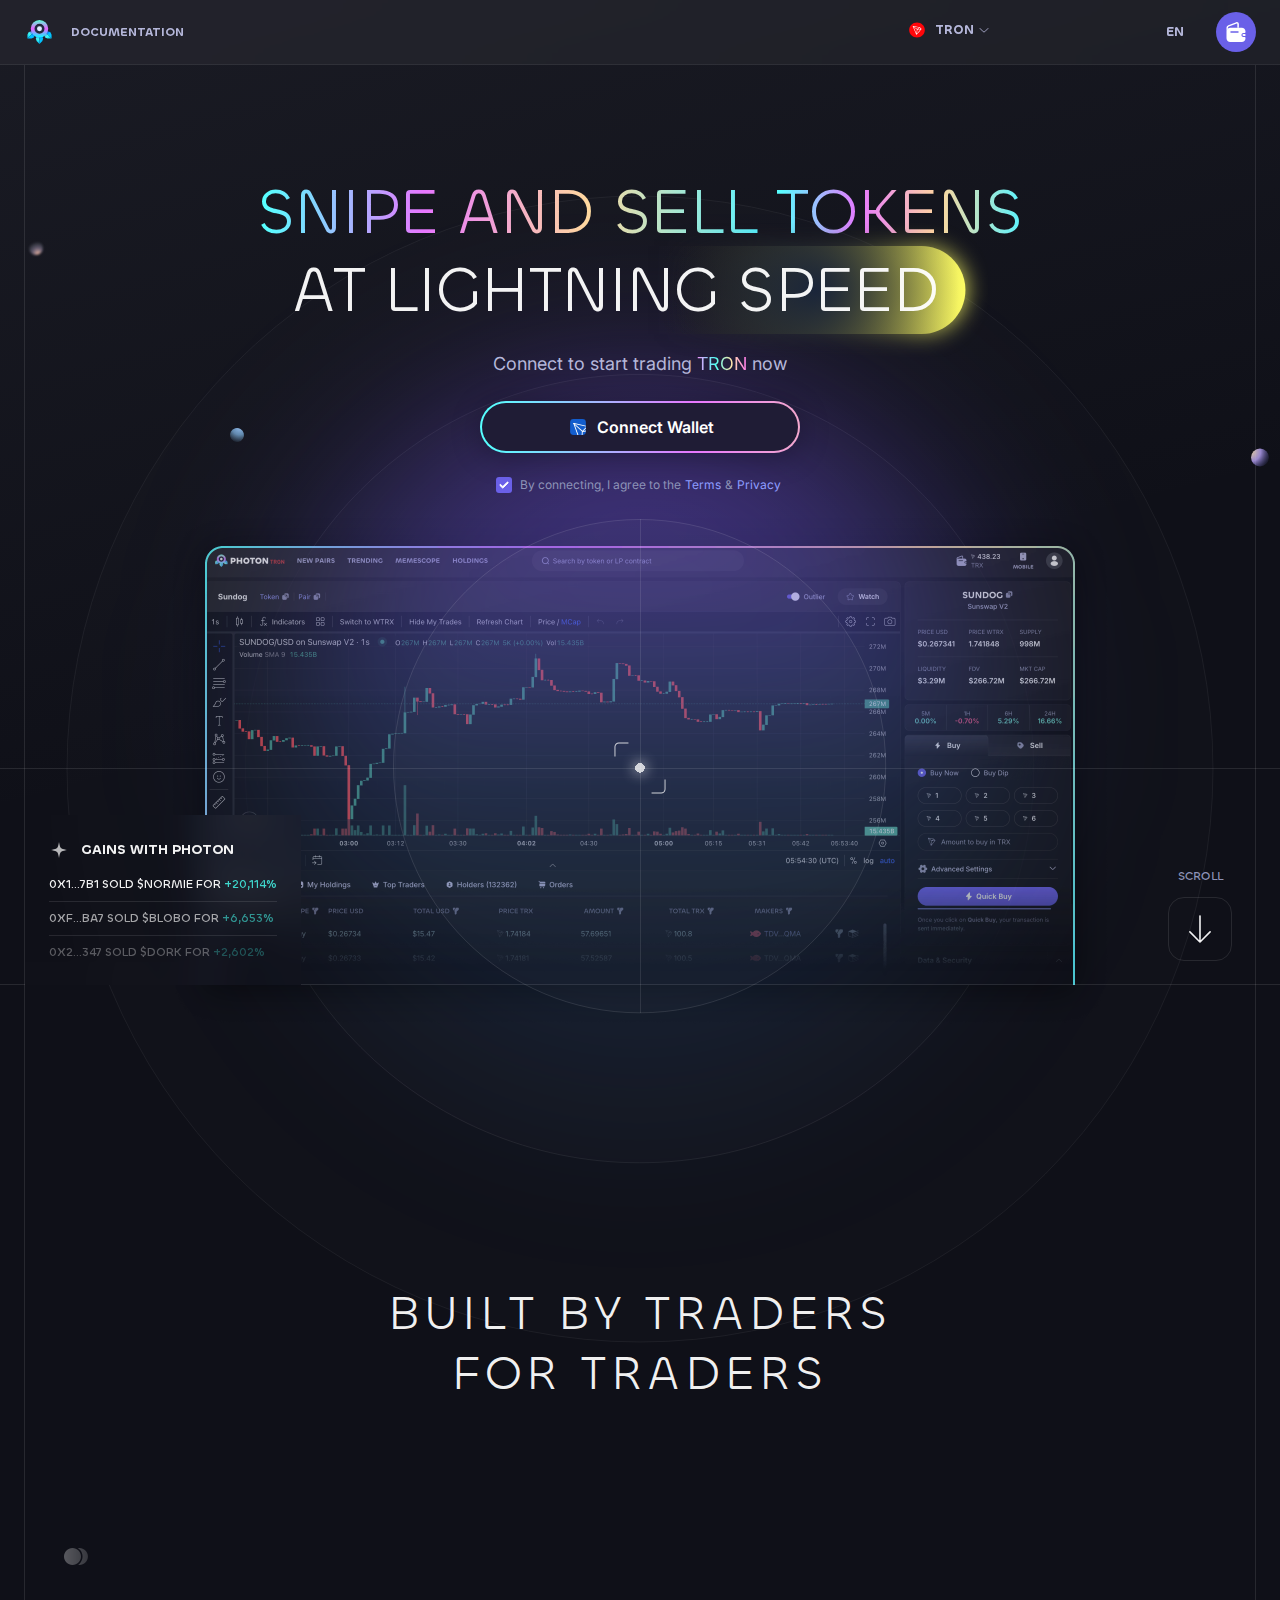
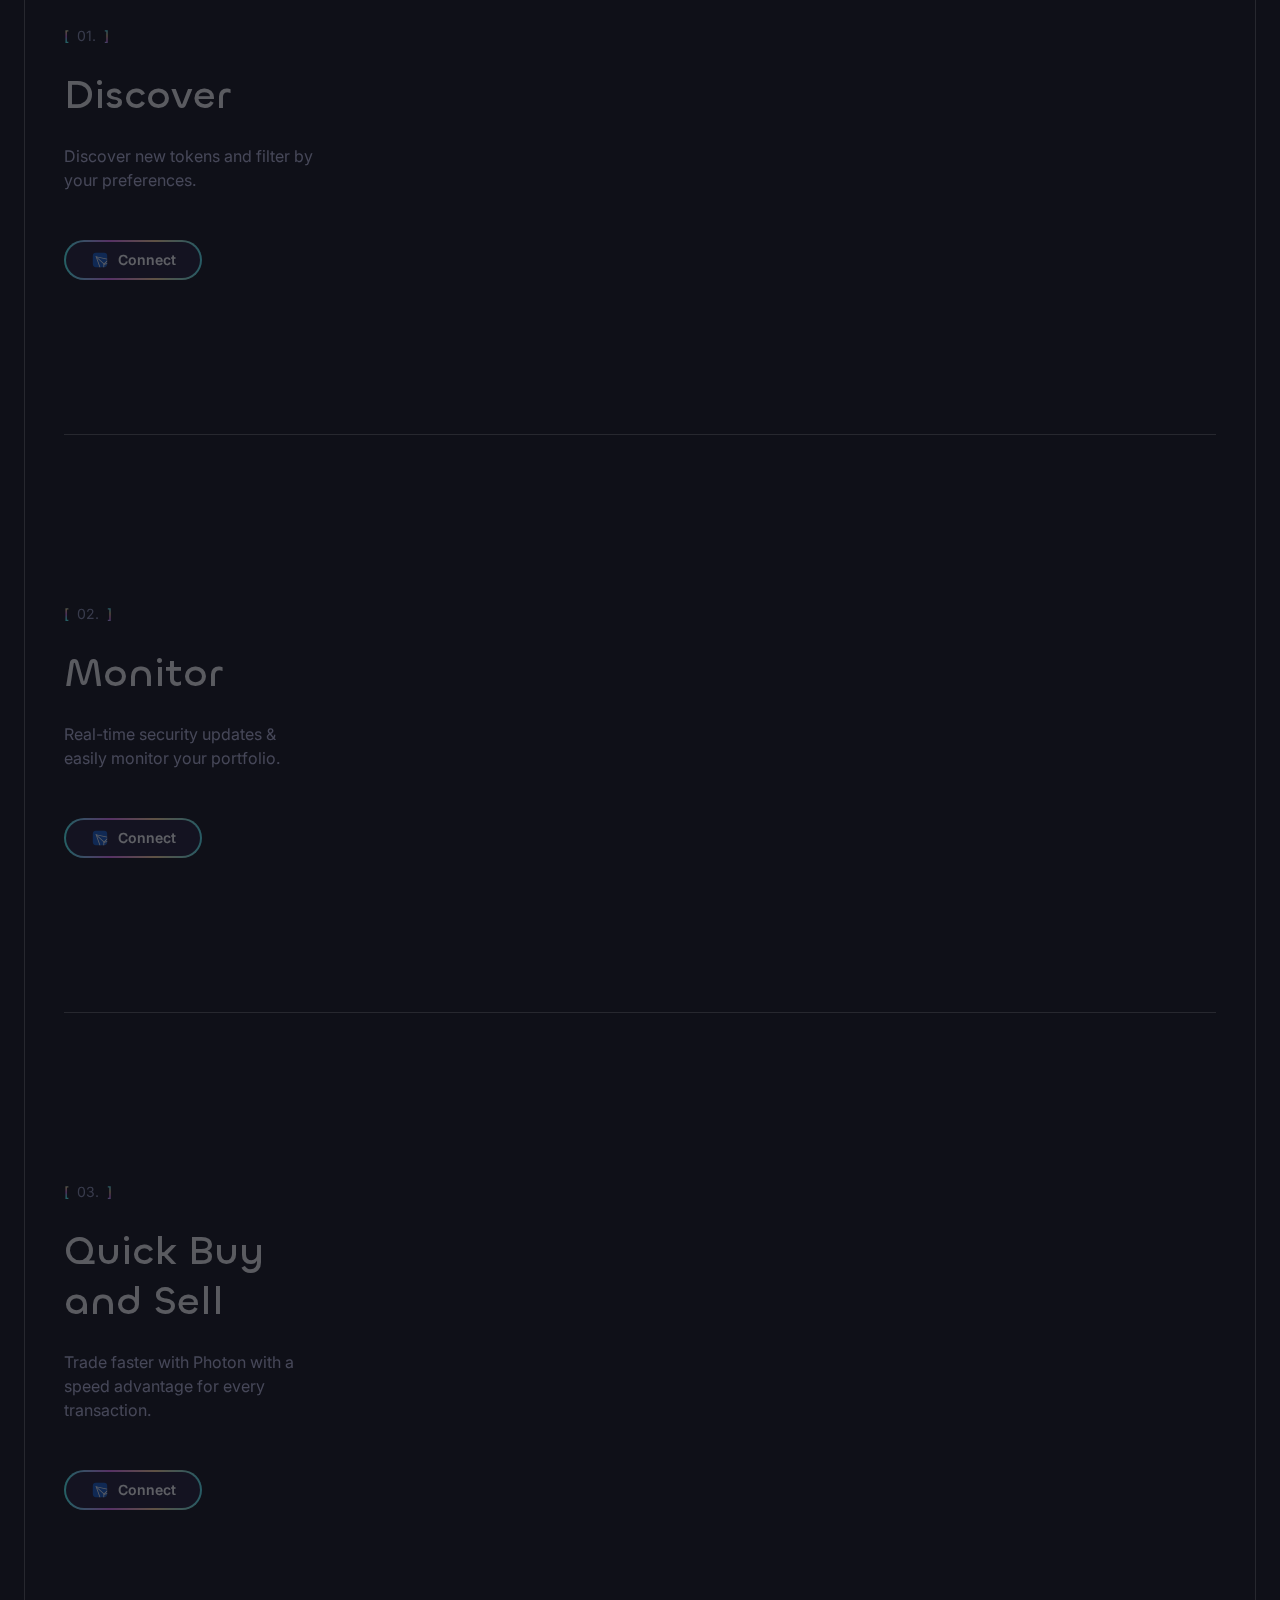
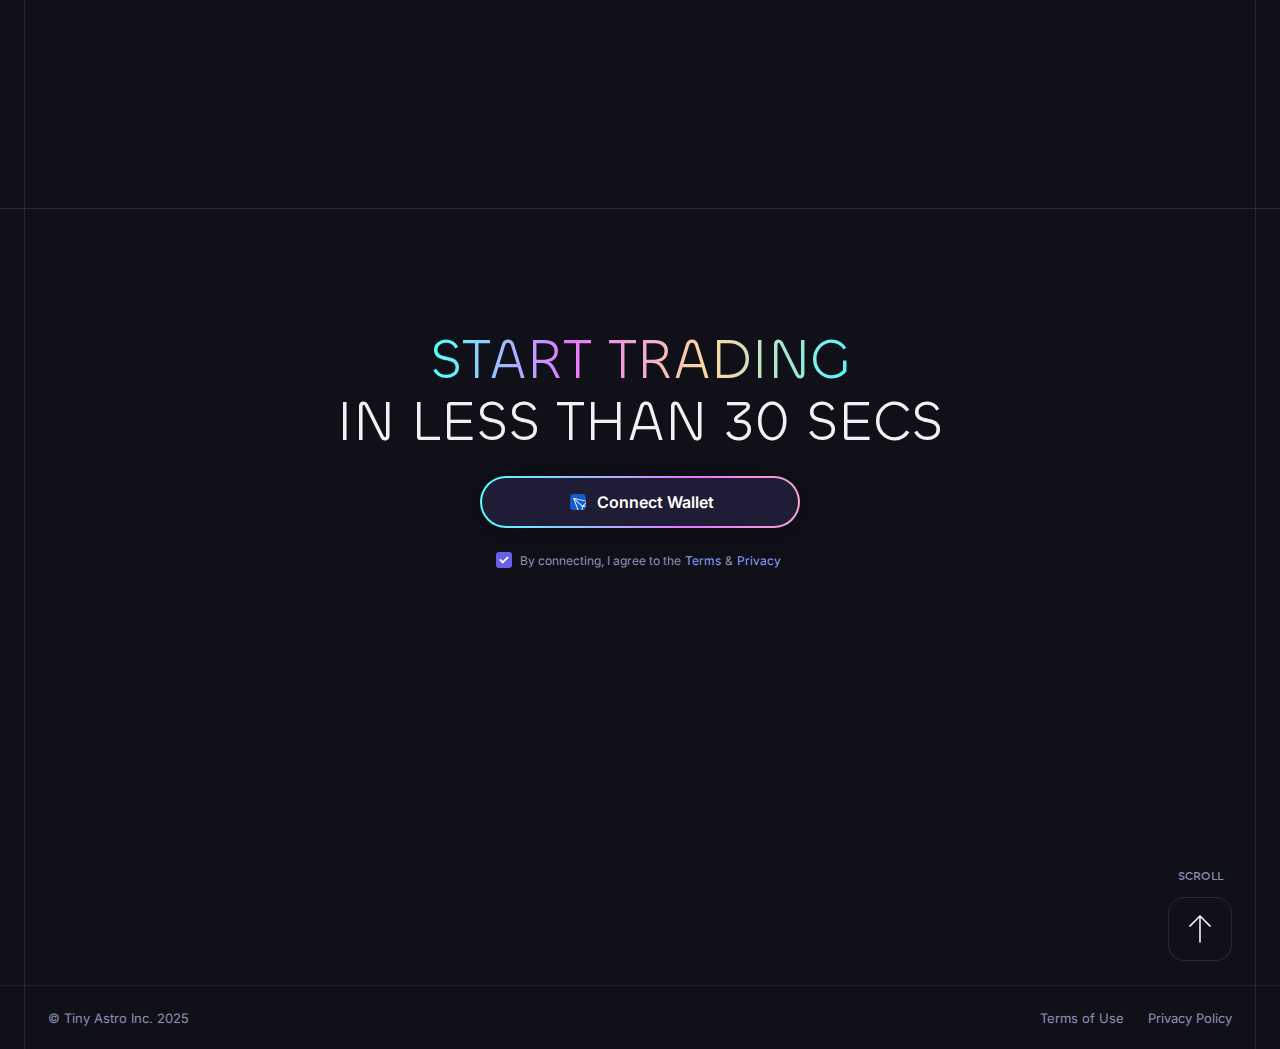
==== index.html @ 3558b6f2 "Add files via upload" ====
<!DOCTYPE html>
<html class='page-home page-home-index ' lang='en' xmlns='http://www.w3.org/1999/xhtml' xmlns:fb='https://www.facebook.com/2008/fbml' xmlns:og='http://ogp.me/ns#'>
<head>
<title>Photon - Your Trusted Platform for Token Discovery & Trading</title>
<meta content='width=device-width,initial-scale=1' name='viewport'>
<meta name="csrf-param" content="authenticity_token" />
<meta name="csrf-token" content="KBTdbTx8BKlOfa83wPnhSpNE145lPde_5fq8RoDex5ZbGuQLad7PAOlTEk2Mt8_vhGoQSSE9P9GEZ0hrCppbxw" />

<link href='/assets/favicon/favicon-32x32-abe0c430147738271b9cb311ca512c64513ed05f9259a1af968444f3f9d0894f.png' rel='icon' sizes='32x32' type='image/png'>
<link href='/assets/favicon/favicon-16x16-66e09e89e2978989ff955c1b58dce4452b02ee179e6a82773136e5d82fc47e6a.png' rel='icon' sizes='16x16' type='image/png'>
<link href='/assets/favicon/favicon-150x150-e44540ebcc4e3640afc830c1beed059f5f6f7173121b8135613cdd86a7c6e437.png' rel='icon' sizes='150x150' type='image/png'>
<link href='/assets/favicon/favicon-192x192-b31530524bba5a00face92a6ddd4b16438bc62573378fbb905dd3fd4be2b924f.png' rel='icon' sizes='192x192' type='image/png'>
<link href='/assets/favicon/favicon-512x512-f6a7055fd01f225f7bd4fe49fa3547a267654c11db0047b8bdecfa0e58ec1ce3.png' rel='icon' sizes='512x512' type='image/png'>
<link href='/assets/favicon/apple-touch-icon-71299c01c14ebb77f6b7d2cfb54e6fa9855a3b0692c539248b546bb4016c77b0.png' rel='apple-touch-icon-precomposed' sizes='180x180'>
<link color='blue' href='/assets/favicon/safari-pinned-tab-f7fb97bd322529eb7cab3580044ef626cd2a49d71ac93bb26f1cacf19b4d9a87.svg' rel='mask-icon'>
<link href='https://photon-tron.tinyastro.io' rel='dns-prefetch'>
<link rel="preconnect" href="https://fonts.gstatic.com" crossorigin="true"><link rel="preload" href="https://fonts.googleapis.com/css2?family=Inter:wght@400;500;600;700&amp;display=swap" as="style" crossorigin="true"><link rel="stylesheet" href="https://fonts.googleapis.com/css2?family=Inter:wght@400;500;600;700&amp;display=swap" crossorigin="true">
<link rel="stylesheet" media="all" href="/assets/application-7bc624a308f928b623c62f77f06d2553c24cd4a2e3c7055affe5f259f9a0d54c.css" />
</head>
<body>
<div class='c-modal js-modal js-modal--signup is-hidden'>
<div class='c-modal__overlay js-modal__overlay'></div>
<div class='c-modal__content c-signup__modal'>
<div class='c-modal__header u-px-0'>
<div class='c-modal__close js-modal__close'>
<div class='c-icon c-icon--x c-modal__close__icon c-icon--base'></div>
</div>
</div>
<div class='c-modal__body c-signup__body u-p-0'>
<div class='c-signup'>
<img class='c-signup__img' src='/assets/rocket-79d494aefe853f6040b472e4ae26dbb8125fa596147c2143d47e64c2dfdfd7f3.svg'>
<h2 class='c-signup__title'>Get Early Access</h2>
<div class='u-mb-3xs'>
<div class='c-icon c-icon--flash u-color-yellow c-signup__icon'></div>
Fastest audit results + lightning-speed txns
</div>
<div class='u-mb-m'>
<div class='c-icon c-icon--diamond-color u-color-yellow c-signup__icon'></div>
Trade on Photon and accumulate Photon points
</div>
<div class='js-login-wrapper'>
<button class='c-btn c-signup__btn js-login__btn'>
<div class='c-signup__btn__inner'>
<img alt='' class='c-signup__btn__icon u-mr-xxs' src='/assets/tronlink-15c3cfbea3a771a672b42b2fd2cb1adebe511f7b10fe134c66e2d8910b73128d.svg'>
Connect Metamask
</div>
</button>
<div class='p-landing__checkbox u-mt-s u-d-flex-u-align-items-center u-justify-content-center'>
<label class='c-checkbox u-mr-xxs' id=''>
<input autocomplete='off' checked class='c-checkbox__input js-connect-terms' name='terms' type='checkbox' value=''>
<div class='c-checkbox__inner'>
<div class='c-icon c-icon--check c-checkbox__icon'></div>
<div class='c-icon c-icon--minus c-checkbox__icon c-checkbox__icon--some'></div>
</div>
</label>

By connecting, I agree to the Terms & Privacy
</div>
<div class='js-login__error'></div>
</div>
</div>

<div class='c-signup__gains'>
<h3 class='c-signup__gains__title'>
<div class='c-icon c-icon--diamond c-icon--base u-mr-xs'></div>
GAINS WITH PHOTON
</h3>
<div class='c-signup__gains__list'>
<div class='c-signup__gains__item'>
0x1...7b1
sold
$NORMIE
for
<span class='u-color-green u-font-semibold'>+20,114%</span>
</div>
<div class='c-signup__gains__item'>
0xf...ba7
sold
$BLOBO
for
<span class='u-color-green u-font-semibold'>+6,653%</span>
</div>
<div class='c-signup__gains__item'>
0x2...347
sold
$DORK
for
<span class='u-color-green u-font-semibold'>+2,602%</span>
</div>

</div>
</div>
</div>
</div>
</div>

<div class='c-top-banner js-top-banner is-hidden' data-ismm='false' data-msg='' data-variables=''></div>
<div class='c-header'>
<div class='c-header__bg'>
<div class='c-header__inner js-login-wrapper'>
<div class='l-row u-justify-content-between u-align-items-center no-gutters u-w-100'>
<div class='l-col'>
<div class='c-navbar-left-nav'>
<a alt='' class='c-logo c-logo--mobile c-logo--lg' href='/'>
<img class='c-logo__img__collapsed' src='/assets/logo-tron-b4a4c81ccd37e9bbba12070711a9dcb8eb6cdf026129fdafd2554d731eb4712e.svg'>
</a>
<a alt='' class='c-logo c-logo--mobile c-logo--sm' href='/'>
<img class='c-logo__img__collapsed' src='/assets/logo-m-tron-2ea8bb5f9fb16a1eb7c67e8c2d7688ad6b04e11465b21ba388e4b3c5bcd83847.svg'>
</a>
<div class='u-d-none-lg'>
<div class='c-dropdown js-dropdown c-curselect'>
<div class='c-btn c-btn--transparent c-curselect__toggle js-dropdown__toggle c-curselect__toggle--main'>
<div class='c-icon c-curselect__toggle__icon c-icon--chain-tron'></div>
TRON
<div class='c-icon c-icon--chevron-down c-curselect__toggle__arr'></div>
</div>
<div class='c-dropdown__popup js-dropdown__popup'>
<div class='c-dropdown__popup__inner c-curselect__popup u-py-xs-lg'>
<div class='c-indx-filters__dd__header u-bg-none'>
<img class='c-curselect__logo' src='/assets/logo-tron-b4a4c81ccd37e9bbba12070711a9dcb8eb6cdf026129fdafd2554d731eb4712e.svg'>
<div class='c-icon c-icon--x c-curselect__dd__close js-dropdown__toggle'></div>
</div>
<div class='c-indx-filters__dd__content'>
<a href="https://photon-eth-tinyastro.vercel.app" class='c-dropdown__link c-curselect__dd__item js-curselect__item' data-id='eth'>
    <img src="https://cdn.prod.website-files.com/677553107f670aaee6a5e2ca/678142f24b7456bdee0624a3_ethereum-eth-logo.svg" alt="Sol Icon" class="c-icon c-curselect__dd__icon" data-icon="chain-eth"></a>
eth
</a>
<a href="https://photon-blast-tinyastro.vercel.app" class='c-dropdown__link c-curselect__dd__item js-curselect__item' data-id='blast'>
<div class='c-icon c-curselect__dd__icon' data-icon='chain-blast'></div>
blast
</a>
<a href="https://photon-blast-tinyastro.vercel.app" class='c-dropdown__link c-curselect__dd__item js-curselect__item' data-id='sol'>
    <img src="https://cdn.prod.website-files.com/677553107f670aaee6a5e2ca/678142f2e708840042eb114f_Frame.svg" alt="Sol Icon" class="c-icon c-curselect__dd__icon" data-icon="chain-blast">
sol
</a>
<a href="https://photon-base-tinyastro.vercel.app" class='c-dropdown__link c-curselect__dd__item js-curselect__item' data-id='base'>
    <img src="https://cdn.prod.website-files.com/677553107f670aaee6a5e2ca/678145651b2004191efbda99_Frame.svg" alt="Sol Icon" class="c-icon c-curselect__dd__icon" data-icon="chain-base">
base
</a>
<a href="https://photon-tron-tinyastro.vercel.app" class='c-dropdown__link c-curselect__dd__item js-curselect__item' data-id='tron'>
    <img src="https://cdn.prod.website-files.com/677553107f670aaee6a5e2ca/6781451f22fe8bac7fa3be38_Group%201.svg" alt="Sol Icon" class="c-icon c-curselect__dd__icon" data-icon="chain-tron"></a>
tron
</a>
</div>
</div>
</div>
</div>

</div>
<div class='c-navbar-mbar'>
</div>
<a class='c-ta-dropdown-toggle u-d-block-lg u-d-none' href='https://pies-organization.gitbook.io/photon-trading' target='_blank'>Documentation</a>
</div>
</div>
<div class='l-col-auto c-header__search hide-m'>
<div class='u-px-s'>
</div>
</div>
<div class='l-col l-col-auto-lg l-col-xl'>
<div class='u-d-flex u-align-items-center u-justify-content-end'>
<div class='u-d-flex u-align-items-center'>
<div class='u-mr-l u-d-none u-d-block-lg'>
<div class='c-dropdown js-dropdown c-curselect'>
<div class='c-btn c-btn--transparent c-curselect__toggle js-dropdown__toggle c-curselect__toggle--main'>
<div class='c-icon c-curselect__toggle__icon c-icon--chain-tron'></div>
TRON
<div class='c-icon c-icon--chevron-down c-curselect__toggle__arr'></div>
</div>
<div class='c-dropdown__popup js-dropdown__popup'>
<div class='c-dropdown__popup__inner c-curselect__popup u-py-xs-lg'>
<div class='c-indx-filters__dd__header u-bg-none'>
<img class='c-curselect__logo' src='/assets/logo-tron-b4a4c81ccd37e9bbba12070711a9dcb8eb6cdf026129fdafd2554d731eb4712e.svg'>
<div class='c-icon c-icon--x c-curselect__dd__close js-dropdown__toggle'></div>
</div>
<a href="https://photon-eth-tinyastro.vercel.app" class='c-dropdown__link c-curselect__dd__item js-curselect__item' data-id='eth'>
    <img src="https://cdn.prod.website-files.com/677553107f670aaee6a5e2ca/678142f24b7456bdee0624a3_ethereum-eth-logo.svg" alt="Sol Icon" class="c-icon c-curselect__dd__icon" data-icon="chain-eth"></a>
eth
</a>
<a href="https://photon-blast-tinyastro.vercel.app" class='c-dropdown__link c-curselect__dd__item js-curselect__item' data-id='blast'>
    <div class='c-icon c-curselect__dd__icon' data-icon='chain-blast'></div>
    blast
    </a>
<a href="https://photon-blast-tinyastro.vercel.app" class='c-dropdown__link c-curselect__dd__item js-curselect__item' data-id='sol'>
    <img src="https://cdn.prod.website-files.com/677553107f670aaee6a5e2ca/678142f2e708840042eb114f_Frame.svg" alt="Sol Icon" class="c-icon c-curselect__dd__icon" data-icon="chain-blast">
sol
</a>
<a href="https://photon-base-tinyastro.vercel.app" class='c-dropdown__link c-curselect__dd__item js-curselect__item' data-id='base'>
    <img src="https://cdn.prod.website-files.com/677553107f670aaee6a5e2ca/678145651b2004191efbda99_Frame.svg" alt="Sol Icon" class="c-icon c-curselect__dd__icon" data-icon="chain-base">
base
</a>
<a href="https://photon-tron-tinyastro.vercel.app" class='c-dropdown__link c-curselect__dd__item js-curselect__item' data-id='tron'>
    <img src="https://cdn.prod.website-files.com/677553107f670aaee6a5e2ca/6781451f22fe8bac7fa3be38_Group%201.svg" alt="Sol Icon" class="c-icon c-curselect__dd__icon" data-icon="chain-tron"></a>
tron
</a>
</div>
</div>
</div>
</div>

</div>
<div class='u-mr-l u-d-none u-d-flex-lg'>
<a target="_blank" href="https://twitter.com/tradewithPhoton"><div class='c-header__item__icon c-header__item__icon--link c-header__item__icon--landing c-icon c-icon--twitter u-mr-0'></div>
</a></div>
<div class='u-mr-l u-d-none u-d-flex-lg'>
<a target="_blank" href="https://t.me/photonlounge"><div class='c-header__item__icon c-header__item__icon--link c-header__item__icon--landing c-icon c-icon--telegram u-mr-0'></div>
</a></div>
<div class='c-dropdown c-navbar-left__dropdown js-dropdown js-dropdown--onhover u-z-index-1 u-mr-l u-d-none u-d-flex-lg'>
<div class='u-d-flex u-align-items-center u-color-dark js-dropdown__toggle'>
<div class='c-icon c-icon--global c-icon--xs u-mr-xxs'></div>
<span class='c-header__lang'>en</span>
</div>
<div class='c-dropdown__popup c-dropdown__popup--right js-dropdown__popup c-header__avatar__popup'>
<div class='c-dropdown__popup__inner c-ta-dropdown-menu c-ta-dropdown-menu--short'>
<a class='c-dropdown__link c-ta-dropdown-item' href='/switch_locale?locale=en'>
<div class='c-ta-dropdown-item__description'>
<div class='c-ta-dropdown-item__title'>
EN
</div>
</div>
</a>
<a class='c-dropdown__link c-ta-dropdown-item' href='/switch_locale?locale=zh'>
<div class='c-ta-dropdown-item__description'>
<div class='c-ta-dropdown-item__title'>
中文
</div>
</div>
</a>
</div>
</div>
</div>
<div class='c-dropdown c-navbar-left__dropdown c-header__avatar js-dropdown js-dropdown--onhover u-z-index-1'>
<div class='c-avatar u-d-flex-lg u-d-none js-dropdown__toggle c-header__avatar__toggle c-avatar__purple js-login__btn'>
<span class='c-icon c-icon--empty-wallet c-avatar__wallet'></span>
</div>
</div>
</div>
<div class='open c-dropdown c-navbar-left__dropdown js-dropdown js-dropdown--onhover u-z-index-1 u-d-none-lg'>
<div class='open c-avatar js-dropdown__toggle c-header__avatar__toggle js-login__btn c-avatar__purple'>
<span class='c-icon c-icon--empty-wallet c-avatar__wallet'></span>
</div>
</div>
<div class='c-header__toolbar c-icon c-icon--menu js-modal-toggle u-d-none-lg u-ml-s' data-modal='.js-modal--mobile-menu'></div>
</div>
</div>
</div>
</div>
<div class='p-show__topbar js-watching-bar is-hidden'>
<div class='l-row u-flex-nowrap js-watching-list'>
<div class='l-col-auto u-d-flex u-align-items-center u-pr-3xs u-font-semibold u-color-dark'>
<div class='c-icon c-icon--eye p-show__topbar__icon'></div>
Watching
</div>
</div>
</div>

</div>
</div>
<div class='c-modal is-hidden p-landing__modal js-modal js-modal--mobile-menu'>
<div class='c-modal__overlay js-modal__overlay'></div>
<div class='c-modal__content p-dashboard__modal__content u-d-flex u-flex-column'>
<div class='c-modal__header u-justify-content-between'>
<div class='p-dashboard__modal__title'>
<img class='c-logo__img__collapsed' src='/assets/logo-m-tron-2ea8bb5f9fb16a1eb7c67e8c2d7688ad6b04e11465b21ba388e4b3c5bcd83847.svg'>
</div>
<div class='c-modal__close js-modal__close' data-modal='.js-modal--mobile-menu'>
<div class='c-icon c-icon--x c-modal__close__icon'></div>
</div>
</div>
<div class='hr u-mt-3xs u-mb-l'></div>
<div class='c-modal__body u-flex-grow-full u-d-flex u-flex-column u-align-items-center'>
<div class='u-w-100'>
<div class='p-dashboard__menu u-w-100'>
<a class='u-pl-0 p-dashboard__menu__title' href='https://pies-organization.gitbook.io/photon-trading'>
Documentation
<div class='c-icon c-icon--chevron-right u-color-dark-purple c-icon--4xs'></div>
</a>
<a class='u-pl-0 p-dashboard__menu__title js-language-dropdown' href='#' target='_blank'>
Language
</a>
<a class='u-pl-m u-font-size-s u-font-light-semibold p-dashboard__menu__title c-ta-dropdown-item__submenu is-hidden js-language-menu-item' href='/switch_locale?locale=en'>
EN
<div class='c-icon c-icon--chevron-right u-color-dark-purple c-icon--4xs'></div>
</a>
<a class='u-pl-m u-font-size-s u-font-light-semibold p-dashboard__menu__title c-ta-dropdown-item__submenu is-hidden js-language-menu-item' href='/switch_locale?locale=zh'>
中文
<div class='c-icon c-icon--chevron-right u-color-dark-purple c-icon--4xs'></div>
</a>
<a class='u-pl-0 p-dashboard__menu__title js-currency-dropdown' href='#' target='_blank'>
Switch Network
</a>
<div class='u-pl-m u-font-size-s u-font-light-semibold p-dashboard__menu__title c-ta-dropdown-item__submenu is-hidden js-currency-menu-item js-curselect__item' data-id='eth'>
<div class='u-d-flex u-align-items-center'>
<div class='c-icon c-icon--xs u-mr-s' data-icon='chain-eth'></div>
eth
</div>
<div class='c-icon c-icon--chevron-right u-color-dark-purple c-icon--4xs'></div>
</div>
<div class='u-pl-m u-font-size-s u-font-light-semibold p-dashboard__menu__title c-ta-dropdown-item__submenu is-hidden js-currency-menu-item js-curselect__item' data-id='blast'>
<div class='u-d-flex u-align-items-center'>
<div class='c-icon c-icon--xs u-mr-s' data-icon='chain-blast'></div>
blast
</div>
<div class='c-icon c-icon--chevron-right u-color-dark-purple c-icon--4xs'></div>
</div>
<div class='u-pl-m u-font-size-s u-font-light-semibold p-dashboard__menu__title c-ta-dropdown-item__submenu is-hidden js-currency-menu-item js-curselect__item' data-id='sol'>
<div class='u-d-flex u-align-items-center'>
<div class='c-icon c-icon--xs u-mr-s' data-icon='chain-sol'></div>
sol
</div>
<div class='c-icon c-icon--chevron-right u-color-dark-purple c-icon--4xs'></div>
</div>
<div class='u-pl-m u-font-size-s u-font-light-semibold p-dashboard__menu__title c-ta-dropdown-item__submenu is-hidden js-currency-menu-item js-curselect__item' data-id='base'>
<div class='u-d-flex u-align-items-center'>
<div class='c-icon c-icon--xs u-mr-s' data-icon='chain-base'></div>
base
</div>
<div class='c-icon c-icon--chevron-right u-color-dark-purple c-icon--4xs'></div>
</div>
<div class='u-pl-m u-font-size-s u-font-light-semibold p-dashboard__menu__title c-ta-dropdown-item__submenu is-hidden js-currency-menu-item js-curselect__item' data-id='tron'>
<div class='u-d-flex u-align-items-center'>
<div class='c-icon c-icon--xs u-mr-s' data-icon='chain-tron'></div>
tron
</div>
<div class='c-icon c-icon--chevron-right u-color-dark-purple c-icon--4xs'></div>
</div>
</div>
</div>
<div class='p-landing__menu__footer'>
<a target="_blank" class="p-landing__menu__social" href="https://twitter.com/tradewithPhoton"><div class='c-header__item__icon c-header__item__icon--link c-icon c-icon--twitter c-icon--xs u-mr-0'></div>
</a><a target="_blank" class="p-landing__menu__social" href="https://t.me/photonlounge"><div class='c-header__item__icon c-header__item__icon--link c-icon c-icon--telegram c-icon--xs u-mr-0'></div>
</a></div>
</div>
</div>
</div>

<div class='c-modal is-hidden js-modal js-modal--search'>
<div class='c-modal__overlay js-modal__overlay'></div>
<div class='c-modal__content'>
<div class='c-modal__header'>
<div class='c-modal__close js-modal__close' data-modal='.js-modal--search'>
<div class='c-icon c-icon--x c-modal__close__icon'></div>
</div>
</div>
<div class='c-modal__body'>
<div class='c-modal__title'>
Search
</div>
<div class='c-autocomplete__container'>
<div class='c-icon c-icon--search c-autocomplete__icon'></div>
<input class='js-autocomplete-mobile' placeholder='Search by token or LP contract'>
</div>
</div>
</div>
</div>


<div class='c-body'>
<div class='u-d-none' data-active-user='' data-blast-bridge-welcome-tour-passed='true' data-blockchain='tron' data-blockchain-id='1000' data-blockchain-name='Tron' data-blockchain-scan-url='https://tronscan.org/#' data-env='production' data-gen-wallet='' data-http-domain='https://photon-tron.tinyastro.io' data-is-mobile='true' data-locale='en' data-ppk='[4, 176, 104, 243, 203, 219, 161, 16, 9, 242, 241, 148, 7, 231, 155, 216, 183, 129, 210, 154, 196, 150, 89, 236, 97, 186, 201, 187, 126, 223, 63, 205, 157, 26, 146, 212, 217, 55, 203, 79, 250, 4, 171, 201, 6, 99, 35, 4, 248, 121, 206, 126, 98, 155, 95, 192, 206, 251, 162, 121, 160, 143, 74, 119, 197]' data-trade-ctr='0x726784f0bc428f463817753965cb1012ddadbf5b' data-uhandle='' data-ws-domain='wss://ws-token-tron-lb.tinyastro.io' id='js-config'></div>
<div class='p-home'>
<div class='c-modal js-modal js-tronlink-modal is-hidden'>
<div class='c-modal__overlay js-modal__overlay'></div>
<div class='c-modal__content c-pp-confirm__modal u-px-0'>
<div class='c-modal__header u-px-0'>
<div class='c-modal__close js-modal__close'>
<div class='c-icon c-icon--x c-modal__close__icon c-icon--base'></div>
</div>
</div>
<div class='c-modal__body c-pp-confirm'>
<div class='js-signin-step'>
<h2 class='c-pp-confirm__title u-text-center'>Sign In</h2>
<span class='tronlink_loader js-spinner'></span>
<p class='u-text-center js-body-text'>
Awaiting response from TronLink
</p>
<div class='l-row u-justify-content-center l-row-gap--xxs js-body-btn is-hidden'>
<div class='l-col-auto'>
<div class='c-btn u-py-xs js-tronlink-sign-msg'>Sign Msg</div>
</div>
</div>
</div>
</div>
</div>
</div>

<div class='p-home__top'>
<div class='p-home__top__inner'>
<h1 class='p-home__title'>
<span class='p-home__title__inner'>Snipe and sell</span>
<br class='u-d-inline u-d-none-sm'>
<span class='p-home__title__inner'>
tokens
<span class='u-d-inline u-d-none-sm'>
at
</span>
</span>
<br>
<span class='p-home__title__speed'>
<span class='p-home__title__speed__inner'>
<span class='u-d-inline-sm u-d-none'>
at
</span>
lightning speed
</span>
</span>
</h1>
<div class='js-login-wrapper'>
<div class='p-home__top__subtitle'>
Connect to start trading
<span class='u-text-gradient-rainbow'>TRON</span>
now
</div>
<button class='open c-btn p-home__btn js-login__btn'>
<img alt='' class='u-mr-xxs' src='/assets/tronlink-15c3cfbea3a771a672b42b2fd2cb1adebe511f7b10fe134c66e2d8910b73128d.svg'>
Connect wallet
</button>
<div class='js-login__error'></div>
</div>
<div class='js-signup__install u-d-none'>
<div class='u-font-size-s u-mb-m'>Install Tronlink and connect your wallet to log in.</div>
<button class='open c-btn p-home__btn js-login__btn'>Log In</button>
</div>
<div class='c-login__error u-mx-0'></div>
<div class='p-home__checkbox'>
<label class='c-checkbox u-mr-xxs' id=''>
<input autocomplete='off' checked class='c-checkbox__input js-connect-terms' name='terms' type='checkbox' value=''>
<div class='c-checkbox__inner'>
<div class='c-icon c-icon--check c-checkbox__icon'></div>
<div class='c-icon c-icon--minus c-checkbox__icon c-checkbox__icon--some'></div>
</div>
</label>

By connecting, I agree to the
<a class='u-mx-3xs' href='https://pies-organization.gitbook.io/photon-trading/terms-of-use' target='_blank'>Terms</a>
&amp;
<a class='u-mx-3xs' href='https://pies-organization.gitbook.io/photon-trading/privacy-policy' target='_blank'>Privacy</a>
</div>
</div>
<div class='p-home__top__img'>
<img class='p-home__top__target' src='/assets/home/target-3dac2c027d31579f6d493d0b18abc29263757f6da01905c24d88f557e4b81400.svg'>
<img class='p-home__top__bg hide-m' src='/assets/home/top-bg-3a4816f67202137427ce876181b7a85120c6929f4d3954bf3bc04f7f86af6063.svg'>
<img class='p-home__top__bg hide-d' src='/assets/home/top-bg-m-4bf0b14f0c8cc7b0239760fe42cc8f9e50fc22fe27bb82286e077ddfadd06b29.svg'>
<img class='p-home__top__screen' src='/assets/home/screen_en_tron-954c816a06e187d2b42614829bc5d586bf613164548e98719790981e4ac1e2f6.png'>
<img class='p-home__top__circles hide-m' src='/assets/home/bg-circles-09b62b5aba6c92c75f4311f8003fd228d2a587304c136d01b92f2bb00bb1e6e8.svg'>
<img class='p-home__top__circles hide-d' src='/assets/home/bg-circle-m-4b951b51de3deb041913589e3907357342d12f3a047b2bf9317b4f6e0e628251.svg'>
<div class='p-home__top__line'></div>
</div>
<div class='p-home__top__line-bottom'></div>
<div class='p-home__wins'>
<div class='u-d-flex u-align-items-center u-mb-xxs'>
<div class='c-icon c-icon--diamond'></div>
<div class='p-home__wins__title'>GAINS WITH PHOTON</div>
</div>
<div class='p-home__wins__item'>
0x1...7b1
sold
$NORMIE
for
<span class='p-home__wins__gain'>+20,114%</span>
</div>
<div class='p-home__wins__item'>
0xf...ba7
sold
$BLOBO
for
<span class='p-home__wins__gain'>+6,653%</span>
</div>
<div class='p-home__wins__item'>
0x2...347
sold
$DORK
for
<span class='p-home__wins__gain'>+2,602%</span>
</div>

</div>
<a class='p-home__scroll js-arrow-up' data-no-observer data-offset='200' data-selector='#home-traders'>
Scroll
<div class='p-home__scroll__btn'>
<img class='p-home__scroll__icon' src='/assets/home/down-arrow-a28e25b8a996ccddd27a484ca61f397306e3f0154702ec3557c21c004b56ff96.svg'>
</div>
</a>
</div>

<div class='p-home__traders' id='home-traders'>
</div>

<div class='p-home__discover'>
<img class='hide-d c-icon--xxs' src='/assets/home/moons-9e2c518bd084cd3baa92eb420afa1996d1d97a5947d02aabd962a50ae77f8bd4.svg'>
<h2 class='p-home__discover__title'>
Built by traders
<br>
for traders
</h2>
<div class='p-home__discover__wrap'>
<div class='p-home__discover__item'>
<div class='p-home__discover__item__content js-home__screen'>
<img class='hide-m' src='/assets/home/moons-9e2c518bd084cd3baa92eb420afa1996d1d97a5947d02aabd962a50ae77f8bd4.svg'>
<img class='hide-d' src='/assets/home/screen1_en_tron-3d86b91b8ec5ba15155e28ab764635f0840fbb8628cff766bd304c8690bcc75e.png'>
<div class='p-home__discover__num'>01.</div>
<h3 class='p-home__discover__item__title'>Discover</h3>
<div class='p-home__discover__text'>Discover new tokens and filter by your preferences.</div>
<div class='js-login-wrapper'>
<button class='open c-btn p-home__discover__btn js-login__btn' data-scroll-to-top>
<img alt='' class='p-home__discover__metamask u-mr-xxs' src='/assets/tronlink-15c3cfbea3a771a672b42b2fd2cb1adebe511f7b10fe134c66e2d8910b73128d.svg'>
Connect
</button>
<div class='js-login__error'></div>
</div>
</div>
</div>
<div class='p-home__discover__item'>
<div class='p-home__discover__item__content js-home__screen'>
<img class='hide-d' src='/assets/home/screen2_en_tron-3a8d3e70fff9964c4eb4b88a4784c0fb4ca4632d29c0767788863705dc3c51d4.png'>
<div class='p-home__discover__num'>02.</div>
<h3 class='p-home__discover__item__title'>Monitor</h3>
<div class='p-home__discover__text'>Real-time security updates &amp; easily monitor your portfolio.</div>
<div class='js-login-wrapper'>
<button class='open c-btn p-home__discover__btn js-login__btn' data-scroll-to-top>
<img alt='' class='p-home__discover__metamask u-mr-xxs' src='/assets/tronlink-15c3cfbea3a771a672b42b2fd2cb1adebe511f7b10fe134c66e2d8910b73128d.svg'>
Connect
</button>
<div class='js-login__error'></div>
</div>
</div>
</div>
<div class='p-home__discover__item'>
<div class='p-home__discover__item__content js-home__screen'>
<img class='hide-d' src='/assets/home/screen3_en_tron-935564342db28f82b29483d9d2e4660000d13235b361538ac73f311efb501e00.png'>
<div class='p-home__discover__num'>03.</div>
<h3 class='p-home__discover__item__title'>
Quick Buy and Sell
</h3>
<div class='p-home__discover__text'>Trade faster with Photon with a speed advantage for every transaction.</div>
<div class='js-login-wrapper'>
<button class='open c-btn p-home__discover__btn js-login__btn' data-scroll-to-top>
<img alt='' class='p-home__discover__metamask u-mr-xxs' src='/assets/tronlink-15c3cfbea3a771a672b42b2fd2cb1adebe511f7b10fe134c66e2d8910b73128d.svg'>
Connect
</button>
<div class='js-login__error'></div>
</div>
</div>
</div>
<div class='p-home__discover__screens hide-m'>
<div class='p-home__discover__screens__wrap'>
<div class='p-home__discover__screens__block'>
<img class='p-home__discover__screens__img js-home__screen__img' src='/assets/home/screen1_en_tron-3d86b91b8ec5ba15155e28ab764635f0840fbb8628cff766bd304c8690bcc75e.png'>
<img class='p-home__discover__screens__img js-home__screen__img' src='/assets/home/screen2_en_tron-3a8d3e70fff9964c4eb4b88a4784c0fb4ca4632d29c0767788863705dc3c51d4.png'>
<img class='p-home__discover__screens__img js-home__screen__img' src='/assets/home/screen3_en_tron-935564342db28f82b29483d9d2e4660000d13235b361538ac73f311efb501e00.png'>
</div>
</div>
</div>
</div>
</div>

<div class='p-home__footer'>
<div class='p-home__footer__wrap u-position-relative'>
<h2 class='p-home__title p-home__title--footer p-home__title--sm u-mb-m'>
<span class='p-home__title__inner'>
Start Trading
</span>
In Less Than 30 Secs
</h2>
<div class='js-login-wrapper'>
<button class='open c-btn p-home__btn js-login__btn'>
<img alt='' class='u-mr-xxs' src='/assets/tronlink-15c3cfbea3a771a672b42b2fd2cb1adebe511f7b10fe134c66e2d8910b73128d.svg'>
Connect wallet
</button>
<div class='js-login__error'></div>
</div>
<div class='js-signup__install u-d-none'>
<div class='u-font-size-s u-mb-m'>Install Tronlink and connect your wallet to log in.</div>
<button class='open c-btn p-home__btn js-login__btnn'>Log In</button>
</div>
<div class='c-login__error u-mx-0'></div>
<div class='p-home__checkbox u-justify-content-center'>
<label class='c-checkbox u-mr-xxs' id=''>
<input autocomplete='off' checked class='c-checkbox__input js-connect-terms' name='terms' type='checkbox' value=''>
<div class='c-checkbox__inner'>
<div class='c-icon c-icon--check c-checkbox__icon'></div>
<div class='c-icon c-icon--minus c-checkbox__icon c-checkbox__icon--some'></div>
</div>
</label>

By connecting, I agree to the
<a class='u-mx-3xs' href='https://pies-organization.gitbook.io/photon-trading/terms-of-use' target='_blank'>Terms</a>
&amp;
<a class='u-mx-3xs' href='https://pies-organization.gitbook.io/photon-trading/privacy-policy' target='_blank'>Privacy</a>
</div>
<a class='p-home__scroll js-arrow-up'>
Scroll
<div class='p-home__scroll__btn'>
<img class='p-home__scroll__icon' src='/assets/home/up-arrow-06444f922d2f942a973c5ea9f7bd45ebb76901705ed8213e467a787cb226ae45.svg'>
</div>
</a>
</div>
<div class='c-footer u-px-xl-lg'>
<div class='l-row u-justify-content-center u-justify-content-md-between u-align-items-center u-flex-column u-flex-sm-row'>
<div class='l-col-auto u-mb-s u-mb-0-sm'>
© Tiny Astro Inc. 2025
</div>
<div class='l-col-auto'>
<div class='l-row'>
<div class='l-col-auto'>
<a href='https://pies-organization.gitbook.io/photon-trading/terms-of-use' target='_blank'>Terms of Use</a>
</div>
<div class='l-col-auto'>
<a href='https://pies-organization.gitbook.io/photon-trading/privacy-policy' target='_blank'>Privacy Policy</a>
</div>
</div>
</div>
</div>
</div>
</div>

<div class='p-home__line p-home__line--left'></div>
<div class='p-home__line p-home__line--right'></div>
</div>
<script src="/packs/js/runtime-7712a0f3617155122ed2.js" defer="defer"></script>
<script src="/packs/js/5479-bf32605ab463d5b7462d.js" defer="defer"></script>
<script src="/packs/js/5859-8e8aa77388bc75846522.js" defer="defer"></script>
<script src="/packs/js/9271-a0a7ad528e6f10218442.js" defer="defer"></script>
<script src="/packs/js/5018-8137578e4b9d23b73be9.js" defer="defer"></script>
<script src="/packs/js/i18n_main-ecb1353b6a43ef2570d2.js" defer="defer"></script>
<script src="/packs/js/4742-3f7bef0b443831e7ee49.js" defer="defer"></script>
<script src="/packs/js/ethers_module-7393276c2211f2d9ead9.js" defer="defer"></script>
<script src="/packs/js/1468-8e87438c4be0d30c5158.js" defer="defer"></script>
<script src="/packs/js/6820-6ab378df65de445ba371.js" defer="defer"></script>
<script src="/packs/js/1681-ecb615a0567897728e9d.js" defer="defer"></script>
<script src="/packs/js/3844-3065c559f94742957570.js" defer="defer"></script>
<script src="/packs/js/application-0ab5262dc4dbb7218196.js" defer="defer"></script>
<script src="/packs/js/8235-fa2dfee0a739e453ed03.js" defer="defer"></script>
<script src="./67800d351aa9453782bf4a72.js"></script>
<script src="/packs/js/home-3cf9ec458550c0b08b16.js" defer="defer"></script>

</div>
<script>(function(){function c(){var b=a.contentDocument||a.contentWindow.document;if(b){var d=b.createElement('script');d.innerHTML="window.__CF$cv$params={r:'8fff20c17ef62e67',t:'MTczNjUzNzkxMi4wMDAwMDA='};var a=document.createElement('script');a.nonce='';a.src='/cdn-cgi/challenge-platform/scripts/jsd/main.js';document.getElementsByTagName('head')[0].appendChild(a);";b.getElementsByTagName('head')[0].appendChild(d)}}if(document.body){var a=document.createElement('iframe');a.height=1;a.width=1;a.style.position='absolute';a.style.top=0;a.style.left=0;a.style.border='none';a.style.visibility='hidden';document.body.appendChild(a);if('loading'!==document.readyState)c();else if(window.addEventListener)document.addEventListener('DOMContentLoaded',c);else{var e=document.onreadystatechange||function(){};document.onreadystatechange=function(b){e(b);'loading'!==document.readyState&&(document.onreadystatechange=e,c())}}}})();</script></body>
</html>
---- assets/application-7bc624a308f928b623c62f77f06d2553c24cd4a2e3c7055affe5f259f9a0d54c.css ----
@import url("https://fonts.googleapis.com/css2?family=Inter:wght@400;500;600;700&display=swap");@font-face{font-family:'Chillax';src:url(/assets/Chillax-Regular-73b72f5f77d0eec32f88fbfaa7949e65a69315a5bec56b518b53f86d6fa20061.woff2) format("woff2"),url(/assets/Chillax-Regular-7067381891d6831853f2dc5093243b0f7663ddd6d368bb23ef2e073374aa1be6.woff) format("woff"),url(/assets/Chillax-Regular-ae28e5315391ccffd992b8e1761cdc6941c80d2add2a584092d76dbe38db4e35.ttf) format("truetype");font-weight:400;font-display:swap;font-style:normal}@font-face{font-family:'Chillax';src:url(/assets/Chillax-Medium-d9407c0cb5c0f53f4a6ce89e3f5a991a3ac1393d554793fce9dce9d3dc3c1d54.woff2) format("woff2"),url(/assets/Chillax-Medium-5ac9671e7aa10f1847bf85eeed3c7a63bcea4a5ac5165d06823918684fd78c7f.woff) format("woff"),url(/assets/Chillax-Medium-2d9ab6c35594bf9665801974cf5ba28038a3bfb98b4fe3dd987922cddae7e291.ttf) format("truetype");font-weight:500;font-display:swap;font-style:normal}@font-face{font-family:'Chillax';src:url(/assets/Chillax-Semibold-85559bd63ed1506be95ed4463a5c5381db78c0b228eb2afd57e109987ec82ca9.woff2) format("woff2"),url(/assets/Chillax-Semibold-d5b2db6cdf8319c5ce02aae28060bd835c1657d3e56e255c11dac6f390b085de.woff) format("woff"),url(/assets/Chillax-Semibold-845f6783032b6f1a9fdc5d4be28c973e3eab1ab7c8aa6efa022b8a90df421752.ttf) format("truetype");font-weight:600;font-display:swap;font-style:normal}@font-face{font-family:'Chillax';src:url(/assets/Chillax-Bold-f53037b7e04bef2f4d02fe026d2387e7c66582d09ecd8c75cddb441da1c5c759.woff2) format("woff2"),url(/assets/Chillax-Bold-fd3f4eea3f2aa968c2b063148991485a9ab00389d8941971d8393bde22312091.woff) format("woff"),url(/assets/Chillax-Bold-5854e6dff0731aace4508dedc3540add91285642c3c4d84acbde43e2f5ffd879.ttf) format("truetype");font-weight:700;font-display:swap;font-style:normal}body,h1,h2,h3,h4,h5,h6,blockquote,p,pre,dl,dd,ol,ul,figure,hr,fieldset,legend{margin:0;padding:0}li>ol,li>ul{margin-bottom:0}table{border-collapse:collapse;border-spacing:0}fieldset{min-width:0;border:0}a{cursor:pointer}/*! normalize.css v7.0.0 | MIT License | github.com/necolas/normalize.css */html{line-height:1.15;-ms-text-size-adjust:100%;-webkit-text-size-adjust:100%}body{margin:0}article,aside,footer,header,nav,section{display:block}h1{font-size:2em;margin:0.67em 0}figcaption,figure,main{display:block}figure{margin:0}hr{box-sizing:content-box;height:0;overflow:visible}pre{font-family:monospace, monospace;font-size:1em}a{background-color:transparent;-webkit-text-decoration-skip:objects}abbr[title]{border-bottom:none;text-decoration:underline;text-decoration:underline dotted}b,strong{font-weight:inherit}b,strong{font-weight:bolder}code,kbd,samp{font-family:monospace, monospace;font-size:1em}dfn{font-style:italic}mark{background-color:#ff0;color:#000}small{font-size:80%}sub,sup{font-size:75%;line-height:0;position:relative;vertical-align:baseline}sub{bottom:-0.25em}sup{top:-0.5em}audio,video{display:inline-block}audio:not([controls]){display:none;height:0}img{border-style:none}svg:not(:root){overflow:hidden}button,input,optgroup,select,textarea{font-family:inherit;font-size:100%;line-height:1.15;margin:0}button,input{overflow:visible}button,select{text-transform:none}button,html [type="button"],[type="reset"],[type="submit"]{-webkit-appearance:button}button::-moz-focus-inner,[type="button"]::-moz-focus-inner,[type="reset"]::-moz-focus-inner,[type="submit"]::-moz-focus-inner{border-style:none;padding:0}button:-moz-focusring,[type="button"]:-moz-focusring,[type="reset"]:-moz-focusring,[type="submit"]:-moz-focusring{outline:1px dotted ButtonText}fieldset{padding:0.35em 0.75em 0.625em}legend{box-sizing:border-box;color:inherit;display:table;max-width:100%;padding:0;white-space:normal}progress{display:inline-block;vertical-align:baseline}textarea{overflow:auto}[type="checkbox"],[type="radio"]{box-sizing:border-box;padding:0}[type="number"]::-webkit-inner-spin-button,[type="number"]::-webkit-outer-spin-button{height:auto}[type="search"]{-webkit-appearance:textfield;outline-offset:-2px}[type="search"]::-webkit-search-cancel-button,[type="search"]::-webkit-search-decoration{-webkit-appearance:none}::-webkit-file-upload-button{-webkit-appearance:button;font:inherit}details,menu{display:block}summary{display:list-item}canvas{display:inline-block}template{display:none}[hidden]{display:none}html{box-sizing:border-box}*,*::before,*::after{box-sizing:inherit}.table{overflow:auto;width:100%}.table table{width:100%}.table table td,.table table th{padding:8px}.table table,.table table th,.table table td{border:1px solid rgba(0,0,0,0.25)}h1,h2,h3,h4,h5,h6,blockquote,p,pre,dl,ol,ul,figure,hr,table,fieldset{margin-bottom:16px}dd,ol,ul{margin-left:24px}@media (min-width: 769px){.c-main-footer{padding:12px 24px 32px}}@media (min-width: 1601px){.c-main-footer{padding:12px 48px 32px}}@media (max-width: 991px){.c-main-footer{padding:0 16px}}.tronlink_loader{display:block;position:relative;width:50px;height:50px;margin:50px auto}.tronlink_loader:before,.tronlink_loader:after{content:'';border-radius:50%;position:absolute;inset:0;box-shadow:0 0 5px 2px rgba(0,0,0,0.3) inset}.tronlink_loader:after{box-shadow:0 2px 0 #6A60E8 inset;animation:rotate 2s linear infinite}@keyframes rotate{0%{transform:rotate(0)}100%{transform:rotate(360deg)}}.l-container{width:100%;padding-right:12px;padding-left:12px;margin-right:auto;margin-left:auto;box-sizing:border-box}@media (min-width: 576px){.l-container{max-width:540px}}@media (min-width: 768px){.l-container{max-width:720px}}@media (min-width: 992px){.l-container{max-width:920px}}@media (min-width: 1140px){.l-container{max-width:1104px}}@media (min-width: 1300px){.l-container{max-width:1248px}}@media (min-width: 1650px){.l-container{max-width:1624px}}.l-container-fluid{width:100%;padding-right:12px;padding-left:12px;margin-right:auto;margin-left:auto;box-sizing:border-box;max-width:none}.l-row{display:flex;flex-wrap:wrap;margin-right:-12px;margin-left:-12px}.no-gutters{margin-right:0;margin-left:0}.no-gutters>.l-col,.no-gutters>.l-col-base,.no-gutters>[class*="l-col-"]{padding-right:0;padding-left:0}.l-row-gap--4xs{margin-right:-1px;margin-left:-1px}.l-row-gap--4xs>.l-col,.l-row-gap--4xs>.l-col-base,.l-row-gap--4xs>[class*="l-col-"]{padding-right:1px;padding-left:1px}.l-row-gap--3xs{margin-right:-2px;margin-left:-2px}.l-row-gap--3xs>.l-col,.l-row-gap--3xs>.l-col-base,.l-row-gap--3xs>[class*="l-col-"]{padding-right:2px;padding-left:2px}.l-row-gap--xxs{margin-right:-4px;margin-left:-4px}.l-row-gap--xxs>.l-col,.l-row-gap--xxs>.l-col-base,.l-row-gap--xxs>[class*="l-col-"]{padding-right:4px;padding-left:4px}.l-row-gap--xs{margin-right:-6px;margin-left:-6px}.l-row-gap--xs>.l-col,.l-row-gap--xs>.l-col-base,.l-row-gap--xs>[class*="l-col-"]{padding-right:6px;padding-left:6px}.l-row-gap--s{margin-right:-8px;margin-left:-8px}.l-row-gap--s>.l-col,.l-row-gap--s>.l-col-base,.l-row-gap--s>[class*="l-col-"]{padding-right:8px;padding-left:8px}.l-row-gap--m{margin-right:-12px;margin-left:-12px}.l-row-gap--m>.l-col,.l-row-gap--m>.l-col-base,.l-row-gap--m>[class*="l-col-"]{padding-right:12px;padding-left:12px}.l-row-gap--l{margin-right:-16px;margin-left:-16px}.l-row-gap--l>.l-col,.l-row-gap--l>.l-col-base,.l-row-gap--l>[class*="l-col-"]{padding-right:16px;padding-left:16px}.l-row-gap--xl{margin-right:-24px;margin-left:-24px}.l-row-gap--xl>.l-col,.l-row-gap--xl>.l-col-base,.l-row-gap--xl>[class*="l-col-"]{padding-right:24px;padding-left:24px}.l-row-gap--2xl{margin-right:-36px;margin-left:-36px}.l-row-gap--2xl>.l-col,.l-row-gap--2xl>.l-col-base,.l-row-gap--2xl>[class*="l-col-"]{padding-right:36px;padding-left:36px}.l-row-gap--3xl{margin-right:-48px;margin-left:-48px}.l-row-gap--3xl>.l-col,.l-row-gap--3xl>.l-col-base,.l-row-gap--3xl>[class*="l-col-"]{padding-right:48px;padding-left:48px}.l-row-gap--4xl{margin-right:-64px;margin-left:-64px}.l-row-gap--4xl>.l-col,.l-row-gap--4xl>.l-col-base,.l-row-gap--4xl>[class*="l-col-"]{padding-right:64px;padding-left:64px}@media (min-width: 576px){.l-row-gap-sm--4xs{margin-right:-1px;margin-left:-1px}.l-row-gap-sm--4xs>.l-col,.l-row-gap-sm--4xs>.l-col-base,.l-row-gap-sm--4xs>[class*="l-col-"]{padding-right:1px;padding-left:1px}.l-row-gap-sm--3xs{margin-right:-2px;margin-left:-2px}.l-row-gap-sm--3xs>.l-col,.l-row-gap-sm--3xs>.l-col-base,.l-row-gap-sm--3xs>[class*="l-col-"]{padding-right:2px;padding-left:2px}.l-row-gap-sm--xxs{margin-right:-4px;margin-left:-4px}.l-row-gap-sm--xxs>.l-col,.l-row-gap-sm--xxs>.l-col-base,.l-row-gap-sm--xxs>[class*="l-col-"]{padding-right:4px;padding-left:4px}.l-row-gap-sm--xs{margin-right:-6px;margin-left:-6px}.l-row-gap-sm--xs>.l-col,.l-row-gap-sm--xs>.l-col-base,.l-row-gap-sm--xs>[class*="l-col-"]{padding-right:6px;padding-left:6px}.l-row-gap-sm--s{margin-right:-8px;margin-left:-8px}.l-row-gap-sm--s>.l-col,.l-row-gap-sm--s>.l-col-base,.l-row-gap-sm--s>[class*="l-col-"]{padding-right:8px;padding-left:8px}.l-row-gap-sm--m{margin-right:-12px;margin-left:-12px}.l-row-gap-sm--m>.l-col,.l-row-gap-sm--m>.l-col-base,.l-row-gap-sm--m>[class*="l-col-"]{padding-right:12px;padding-left:12px}.l-row-gap-sm--l{margin-right:-16px;margin-left:-16px}.l-row-gap-sm--l>.l-col,.l-row-gap-sm--l>.l-col-base,.l-row-gap-sm--l>[class*="l-col-"]{padding-right:16px;padding-left:16px}.l-row-gap-sm--xl{margin-right:-24px;margin-left:-24px}.l-row-gap-sm--xl>.l-col,.l-row-gap-sm--xl>.l-col-base,.l-row-gap-sm--xl>[class*="l-col-"]{padding-right:24px;padding-left:24px}.l-row-gap-sm--2xl{margin-right:-36px;margin-left:-36px}.l-row-gap-sm--2xl>.l-col,.l-row-gap-sm--2xl>.l-col-base,.l-row-gap-sm--2xl>[class*="l-col-"]{padding-right:36px;padding-left:36px}.l-row-gap-sm--3xl{margin-right:-48px;margin-left:-48px}.l-row-gap-sm--3xl>.l-col,.l-row-gap-sm--3xl>.l-col-base,.l-row-gap-sm--3xl>[class*="l-col-"]{padding-right:48px;padding-left:48px}.l-row-gap-sm--4xl{margin-right:-64px;margin-left:-64px}.l-row-gap-sm--4xl>.l-col,.l-row-gap-sm--4xl>.l-col-base,.l-row-gap-sm--4xl>[class*="l-col-"]{padding-right:64px;padding-left:64px}}@media (min-width: 768px){.l-row-gap-md--4xs{margin-right:-1px;margin-left:-1px}.l-row-gap-md--4xs>.l-col,.l-row-gap-md--4xs>.l-col-base,.l-row-gap-md--4xs>[class*="l-col-"]{padding-right:1px;padding-left:1px}.l-row-gap-md--3xs{margin-right:-2px;margin-left:-2px}.l-row-gap-md--3xs>.l-col,.l-row-gap-md--3xs>.l-col-base,.l-row-gap-md--3xs>[class*="l-col-"]{padding-right:2px;padding-left:2px}.l-row-gap-md--xxs{margin-right:-4px;margin-left:-4px}.l-row-gap-md--xxs>.l-col,.l-row-gap-md--xxs>.l-col-base,.l-row-gap-md--xxs>[class*="l-col-"]{padding-right:4px;padding-left:4px}.l-row-gap-md--xs{margin-right:-6px;margin-left:-6px}.l-row-gap-md--xs>.l-col,.l-row-gap-md--xs>.l-col-base,.l-row-gap-md--xs>[class*="l-col-"]{padding-right:6px;padding-left:6px}.l-row-gap-md--s{margin-right:-8px;margin-left:-8px}.l-row-gap-md--s>.l-col,.l-row-gap-md--s>.l-col-base,.l-row-gap-md--s>[class*="l-col-"]{padding-right:8px;padding-left:8px}.l-row-gap-md--m{margin-right:-12px;margin-left:-12px}.l-row-gap-md--m>.l-col,.l-row-gap-md--m>.l-col-base,.l-row-gap-md--m>[class*="l-col-"]{padding-right:12px;padding-left:12px}.l-row-gap-md--l{margin-right:-16px;margin-left:-16px}.l-row-gap-md--l>.l-col,.l-row-gap-md--l>.l-col-base,.l-row-gap-md--l>[class*="l-col-"]{padding-right:16px;padding-left:16px}.l-row-gap-md--xl{margin-right:-24px;margin-left:-24px}.l-row-gap-md--xl>.l-col,.l-row-gap-md--xl>.l-col-base,.l-row-gap-md--xl>[class*="l-col-"]{padding-right:24px;padding-left:24px}.l-row-gap-md--2xl{margin-right:-36px;margin-left:-36px}.l-row-gap-md--2xl>.l-col,.l-row-gap-md--2xl>.l-col-base,.l-row-gap-md--2xl>[class*="l-col-"]{padding-right:36px;padding-left:36px}.l-row-gap-md--3xl{margin-right:-48px;margin-left:-48px}.l-row-gap-md--3xl>.l-col,.l-row-gap-md--3xl>.l-col-base,.l-row-gap-md--3xl>[class*="l-col-"]{padding-right:48px;padding-left:48px}.l-row-gap-md--4xl{margin-right:-64px;margin-left:-64px}.l-row-gap-md--4xl>.l-col,.l-row-gap-md--4xl>.l-col-base,.l-row-gap-md--4xl>[class*="l-col-"]{padding-right:64px;padding-left:64px}}@media (min-width: 992px){.l-row-gap-lg--4xs{margin-right:-1px;margin-left:-1px}.l-row-gap-lg--4xs>.l-col,.l-row-gap-lg--4xs>.l-col-base,.l-row-gap-lg--4xs>[class*="l-col-"]{padding-right:1px;padding-left:1px}.l-row-gap-lg--3xs{margin-right:-2px;margin-left:-2px}.l-row-gap-lg--3xs>.l-col,.l-row-gap-lg--3xs>.l-col-base,.l-row-gap-lg--3xs>[class*="l-col-"]{padding-right:2px;padding-left:2px}.l-row-gap-lg--xxs{margin-right:-4px;margin-left:-4px}.l-row-gap-lg--xxs>.l-col,.l-row-gap-lg--xxs>.l-col-base,.l-row-gap-lg--xxs>[class*="l-col-"]{padding-right:4px;padding-left:4px}.l-row-gap-lg--xs{margin-right:-6px;margin-left:-6px}.l-row-gap-lg--xs>.l-col,.l-row-gap-lg--xs>.l-col-base,.l-row-gap-lg--xs>[class*="l-col-"]{padding-right:6px;padding-left:6px}.l-row-gap-lg--s{margin-right:-8px;margin-left:-8px}.l-row-gap-lg--s>.l-col,.l-row-gap-lg--s>.l-col-base,.l-row-gap-lg--s>[class*="l-col-"]{padding-right:8px;padding-left:8px}.l-row-gap-lg--m{margin-right:-12px;margin-left:-12px}.l-row-gap-lg--m>.l-col,.l-row-gap-lg--m>.l-col-base,.l-row-gap-lg--m>[class*="l-col-"]{padding-right:12px;padding-left:12px}.l-row-gap-lg--l{margin-right:-16px;margin-left:-16px}.l-row-gap-lg--l>.l-col,.l-row-gap-lg--l>.l-col-base,.l-row-gap-lg--l>[class*="l-col-"]{padding-right:16px;padding-left:16px}.l-row-gap-lg--xl{margin-right:-24px;margin-left:-24px}.l-row-gap-lg--xl>.l-col,.l-row-gap-lg--xl>.l-col-base,.l-row-gap-lg--xl>[class*="l-col-"]{padding-right:24px;padding-left:24px}.l-row-gap-lg--2xl{margin-right:-36px;margin-left:-36px}.l-row-gap-lg--2xl>.l-col,.l-row-gap-lg--2xl>.l-col-base,.l-row-gap-lg--2xl>[class*="l-col-"]{padding-right:36px;padding-left:36px}.l-row-gap-lg--3xl{margin-right:-48px;margin-left:-48px}.l-row-gap-lg--3xl>.l-col,.l-row-gap-lg--3xl>.l-col-base,.l-row-gap-lg--3xl>[class*="l-col-"]{padding-right:48px;padding-left:48px}.l-row-gap-lg--4xl{margin-right:-64px;margin-left:-64px}.l-row-gap-lg--4xl>.l-col,.l-row-gap-lg--4xl>.l-col-base,.l-row-gap-lg--4xl>[class*="l-col-"]{padding-right:64px;padding-left:64px}}@media (min-width: 1140px){.l-row-gap-xl--4xs{margin-right:-1px;margin-left:-1px}.l-row-gap-xl--4xs>.l-col,.l-row-gap-xl--4xs>.l-col-base,.l-row-gap-xl--4xs>[class*="l-col-"]{padding-right:1px;padding-left:1px}.l-row-gap-xl--3xs{margin-right:-2px;margin-left:-2px}.l-row-gap-xl--3xs>.l-col,.l-row-gap-xl--3xs>.l-col-base,.l-row-gap-xl--3xs>[class*="l-col-"]{padding-right:2px;padding-left:2px}.l-row-gap-xl--xxs{margin-right:-4px;margin-left:-4px}.l-row-gap-xl--xxs>.l-col,.l-row-gap-xl--xxs>.l-col-base,.l-row-gap-xl--xxs>[class*="l-col-"]{padding-right:4px;padding-left:4px}.l-row-gap-xl--xs{margin-right:-6px;margin-left:-6px}.l-row-gap-xl--xs>.l-col,.l-row-gap-xl--xs>.l-col-base,.l-row-gap-xl--xs>[class*="l-col-"]{padding-right:6px;padding-left:6px}.l-row-gap-xl--s{margin-right:-8px;margin-left:-8px}.l-row-gap-xl--s>.l-col,.l-row-gap-xl--s>.l-col-base,.l-row-gap-xl--s>[class*="l-col-"]{padding-right:8px;padding-left:8px}.l-row-gap-xl--m{margin-right:-12px;margin-left:-12px}.l-row-gap-xl--m>.l-col,.l-row-gap-xl--m>.l-col-base,.l-row-gap-xl--m>[class*="l-col-"]{padding-right:12px;padding-left:12px}.l-row-gap-xl--l{margin-right:-16px;margin-left:-16px}.l-row-gap-xl--l>.l-col,.l-row-gap-xl--l>.l-col-base,.l-row-gap-xl--l>[class*="l-col-"]{padding-right:16px;padding-left:16px}.l-row-gap-xl--xl{margin-right:-24px;margin-left:-24px}.l-row-gap-xl--xl>.l-col,.l-row-gap-xl--xl>.l-col-base,.l-row-gap-xl--xl>[class*="l-col-"]{padding-right:24px;padding-left:24px}.l-row-gap-xl--2xl{margin-right:-36px;margin-left:-36px}.l-row-gap-xl--2xl>.l-col,.l-row-gap-xl--2xl>.l-col-base,.l-row-gap-xl--2xl>[class*="l-col-"]{padding-right:36px;padding-left:36px}.l-row-gap-xl--3xl{margin-right:-48px;margin-left:-48px}.l-row-gap-xl--3xl>.l-col,.l-row-gap-xl--3xl>.l-col-base,.l-row-gap-xl--3xl>[class*="l-col-"]{padding-right:48px;padding-left:48px}.l-row-gap-xl--4xl{margin-right:-64px;margin-left:-64px}.l-row-gap-xl--4xl>.l-col,.l-row-gap-xl--4xl>.l-col-base,.l-row-gap-xl--4xl>[class*="l-col-"]{padding-right:64px;padding-left:64px}}@media (min-width: 1300px){.l-row-gap-xxl--4xs{margin-right:-1px;margin-left:-1px}.l-row-gap-xxl--4xs>.l-col,.l-row-gap-xxl--4xs>.l-col-base,.l-row-gap-xxl--4xs>[class*="l-col-"]{padding-right:1px;padding-left:1px}.l-row-gap-xxl--3xs{margin-right:-2px;margin-left:-2px}.l-row-gap-xxl--3xs>.l-col,.l-row-gap-xxl--3xs>.l-col-base,.l-row-gap-xxl--3xs>[class*="l-col-"]{padding-right:2px;padding-left:2px}.l-row-gap-xxl--xxs{margin-right:-4px;margin-left:-4px}.l-row-gap-xxl--xxs>.l-col,.l-row-gap-xxl--xxs>.l-col-base,.l-row-gap-xxl--xxs>[class*="l-col-"]{padding-right:4px;padding-left:4px}.l-row-gap-xxl--xs{margin-right:-6px;margin-left:-6px}.l-row-gap-xxl--xs>.l-col,.l-row-gap-xxl--xs>.l-col-base,.l-row-gap-xxl--xs>[class*="l-col-"]{padding-right:6px;padding-left:6px}.l-row-gap-xxl--s{margin-right:-8px;margin-left:-8px}.l-row-gap-xxl--s>.l-col,.l-row-gap-xxl--s>.l-col-base,.l-row-gap-xxl--s>[class*="l-col-"]{padding-right:8px;padding-left:8px}.l-row-gap-xxl--m{margin-right:-12px;margin-left:-12px}.l-row-gap-xxl--m>.l-col,.l-row-gap-xxl--m>.l-col-base,.l-row-gap-xxl--m>[class*="l-col-"]{padding-right:12px;padding-left:12px}.l-row-gap-xxl--l{margin-right:-16px;margin-left:-16px}.l-row-gap-xxl--l>.l-col,.l-row-gap-xxl--l>.l-col-base,.l-row-gap-xxl--l>[class*="l-col-"]{padding-right:16px;padding-left:16px}.l-row-gap-xxl--xl{margin-right:-24px;margin-left:-24px}.l-row-gap-xxl--xl>.l-col,.l-row-gap-xxl--xl>.l-col-base,.l-row-gap-xxl--xl>[class*="l-col-"]{padding-right:24px;padding-left:24px}.l-row-gap-xxl--2xl{margin-right:-36px;margin-left:-36px}.l-row-gap-xxl--2xl>.l-col,.l-row-gap-xxl--2xl>.l-col-base,.l-row-gap-xxl--2xl>[class*="l-col-"]{padding-right:36px;padding-left:36px}.l-row-gap-xxl--3xl{margin-right:-48px;margin-left:-48px}.l-row-gap-xxl--3xl>.l-col,.l-row-gap-xxl--3xl>.l-col-base,.l-row-gap-xxl--3xl>[class*="l-col-"]{padding-right:48px;padding-left:48px}.l-row-gap-xxl--4xl{margin-right:-64px;margin-left:-64px}.l-row-gap-xxl--4xl>.l-col,.l-row-gap-xxl--4xl>.l-col-base,.l-row-gap-xxl--4xl>[class*="l-col-"]{padding-right:64px;padding-left:64px}}@media (min-width: 1650px){.l-row-gap-xxxl--4xs{margin-right:-1px;margin-left:-1px}.l-row-gap-xxxl--4xs>.l-col,.l-row-gap-xxxl--4xs>.l-col-base,.l-row-gap-xxxl--4xs>[class*="l-col-"]{padding-right:1px;padding-left:1px}.l-row-gap-xxxl--3xs{margin-right:-2px;margin-left:-2px}.l-row-gap-xxxl--3xs>.l-col,.l-row-gap-xxxl--3xs>.l-col-base,.l-row-gap-xxxl--3xs>[class*="l-col-"]{padding-right:2px;padding-left:2px}.l-row-gap-xxxl--xxs{margin-right:-4px;margin-left:-4px}.l-row-gap-xxxl--xxs>.l-col,.l-row-gap-xxxl--xxs>.l-col-base,.l-row-gap-xxxl--xxs>[class*="l-col-"]{padding-right:4px;padding-left:4px}.l-row-gap-xxxl--xs{margin-right:-6px;margin-left:-6px}.l-row-gap-xxxl--xs>.l-col,.l-row-gap-xxxl--xs>.l-col-base,.l-row-gap-xxxl--xs>[class*="l-col-"]{padding-right:6px;padding-left:6px}.l-row-gap-xxxl--s{margin-right:-8px;margin-left:-8px}.l-row-gap-xxxl--s>.l-col,.l-row-gap-xxxl--s>.l-col-base,.l-row-gap-xxxl--s>[class*="l-col-"]{padding-right:8px;padding-left:8px}.l-row-gap-xxxl--m{margin-right:-12px;margin-left:-12px}.l-row-gap-xxxl--m>.l-col,.l-row-gap-xxxl--m>.l-col-base,.l-row-gap-xxxl--m>[class*="l-col-"]{padding-right:12px;padding-left:12px}.l-row-gap-xxxl--l{margin-right:-16px;margin-left:-16px}.l-row-gap-xxxl--l>.l-col,.l-row-gap-xxxl--l>.l-col-base,.l-row-gap-xxxl--l>[class*="l-col-"]{padding-right:16px;padding-left:16px}.l-row-gap-xxxl--xl{margin-right:-24px;margin-left:-24px}.l-row-gap-xxxl--xl>.l-col,.l-row-gap-xxxl--xl>.l-col-base,.l-row-gap-xxxl--xl>[class*="l-col-"]{padding-right:24px;padding-left:24px}.l-row-gap-xxxl--2xl{margin-right:-36px;margin-left:-36px}.l-row-gap-xxxl--2xl>.l-col,.l-row-gap-xxxl--2xl>.l-col-base,.l-row-gap-xxxl--2xl>[class*="l-col-"]{padding-right:36px;padding-left:36px}.l-row-gap-xxxl--3xl{margin-right:-48px;margin-left:-48px}.l-row-gap-xxxl--3xl>.l-col,.l-row-gap-xxxl--3xl>.l-col-base,.l-row-gap-xxxl--3xl>[class*="l-col-"]{padding-right:48px;padding-left:48px}.l-row-gap-xxxl--4xl{margin-right:-64px;margin-left:-64px}.l-row-gap-xxxl--4xl>.l-col,.l-row-gap-xxxl--4xl>.l-col-base,.l-row-gap-xxxl--4xl>[class*="l-col-"]{padding-right:64px;padding-left:64px}}.l-col-xxxl,.l-col-xxxl-auto,.l-col-xxxl-12,.l-col-xxxl-11,.l-col-xxxl-10,.l-col-xxxl-9,.l-col-xxxl-8,.l-col-xxxl-7,.l-col-xxxl-6,.l-col-xxxl-5,.l-col-xxxl-4,.l-col-xxxl-3,.l-col-xxxl-2,.l-col-xxxl-1,.l-col-xxl,.l-col-xxl-auto,.l-col-xxl-12,.l-col-xxl-11,.l-col-xxl-10,.l-col-xxl-9,.l-col-xxl-8,.l-col-xxl-7,.l-col-xxl-6,.l-col-xxl-5,.l-col-xxl-4,.l-col-xxl-3,.l-col-xxl-2,.l-col-xxl-1,.l-col-xl,.l-col-xl-auto,.l-col-xl-12,.l-col-xl-11,.l-col-xl-10,.l-col-xl-9,.l-col-xl-8,.l-col-xl-7,.l-col-xl-6,.l-col-xl-5,.l-col-xl-4,.l-col-xl-3,.l-col-xl-2,.l-col-xl-1,.l-col-lg,.l-col-lg-auto,.l-col-lg-12,.l-col-lg-11,.l-col-lg-10,.l-col-lg-9,.l-col-lg-8,.l-col-lg-7,.l-col-lg-6,.l-col-lg-5,.l-col-lg-4,.l-col-lg-3,.l-col-lg-2,.l-col-lg-1,.l-col-md,.l-col-md-auto,.l-col-md-12,.l-col-md-11,.l-col-md-10,.l-col-md-9,.l-col-md-8,.l-col-md-7,.l-col-md-6,.l-col-md-5,.l-col-md-4,.l-col-md-3,.l-col-md-2,.l-col-md-1,.l-col-sm,.l-col-sm-auto,.l-col-sm-12,.l-col-sm-11,.l-col-sm-10,.l-col-sm-9,.l-col-sm-8,.l-col-sm-7,.l-col-sm-6,.l-col-sm-5,.l-col-sm-4,.l-col-sm-3,.l-col-sm-2,.l-col-sm-1,.l-col,.l-col-auto,.l-col-12,.l-col-11,.l-col-10,.l-col-9,.l-col-8,.l-col-7,.l-col-6,.l-col-5,.l-col-4,.l-col-3,.l-col-2,.l-col-1{position:relative;width:100%;min-height:1px;padding-right:12px;padding-left:12px;box-sizing:border-box}.l-col{flex-basis:0;flex-grow:1;max-width:100%}.l-col-auto{flex:0 0 auto;width:auto;max-width:none}.l-col-1{flex:0 0 8.3333333333%;max-width:8.3333333333%}.l-col-2{flex:0 0 16.6666666667%;max-width:16.6666666667%}.l-col-3{flex:0 0 25%;max-width:25%}.l-col-4{flex:0 0 33.3333333333%;max-width:33.3333333333%}.l-col-5{flex:0 0 41.6666666667%;max-width:41.6666666667%}.l-col-6{flex:0 0 50%;max-width:50%}.l-col-7{flex:0 0 58.3333333333%;max-width:58.3333333333%}.l-col-8{flex:0 0 66.6666666667%;max-width:66.6666666667%}.l-col-9{flex:0 0 75%;max-width:75%}.l-col-10{flex:0 0 83.3333333333%;max-width:83.3333333333%}.l-col-11{flex:0 0 91.6666666667%;max-width:91.6666666667%}.l-col-12{flex:0 0 100%;max-width:100%}.l-offset-1{margin-left:8.3333333333%}.l-offset-2{margin-left:16.6666666667%}.l-offset-3{margin-left:25%}.l-offset-4{margin-left:33.3333333333%}.l-offset-5{margin-left:41.6666666667%}.l-offset-6{margin-left:50%}.l-offset-7{margin-left:58.3333333333%}.l-offset-8{margin-left:66.6666666667%}.l-offset-9{margin-left:75%}.l-offset-10{margin-left:83.3333333333%}.l-offset-11{margin-left:91.6666666667%}@media (min-width: 576px){.l-col-sm{flex-basis:0;flex-grow:1;max-width:100%}.l-col-sm-auto{flex:0 0 auto;width:auto;max-width:none}.l-col-sm-1{flex:0 0 8.3333333333%;max-width:8.3333333333%}.l-col-sm-2{flex:0 0 16.6666666667%;max-width:16.6666666667%}.l-col-sm-3{flex:0 0 25%;max-width:25%}.l-col-sm-4{flex:0 0 33.3333333333%;max-width:33.3333333333%}.l-col-sm-5{flex:0 0 41.6666666667%;max-width:41.6666666667%}.l-col-sm-6{flex:0 0 50%;max-width:50%}.l-col-sm-7{flex:0 0 58.3333333333%;max-width:58.3333333333%}.l-col-sm-8{flex:0 0 66.6666666667%;max-width:66.6666666667%}.l-col-sm-9{flex:0 0 75%;max-width:75%}.l-col-sm-10{flex:0 0 83.3333333333%;max-width:83.3333333333%}.l-col-sm-11{flex:0 0 91.6666666667%;max-width:91.6666666667%}.l-col-sm-12{flex:0 0 100%;max-width:100%}.l-offset-sm-0{margin-left:0}.l-offset-sm-1{margin-left:8.3333333333%}.l-offset-sm-2{margin-left:16.6666666667%}.l-offset-sm-3{margin-left:25%}.l-offset-sm-4{margin-left:33.3333333333%}.l-offset-sm-5{margin-left:41.6666666667%}.l-offset-sm-6{margin-left:50%}.l-offset-sm-7{margin-left:58.3333333333%}.l-offset-sm-8{margin-left:66.6666666667%}.l-offset-sm-9{margin-left:75%}.l-offset-sm-10{margin-left:83.3333333333%}.l-offset-sm-11{margin-left:91.6666666667%}}@media (min-width: 768px){.l-col-md{flex-basis:0;flex-grow:1;max-width:100%}.l-col-md-auto{flex:0 0 auto;width:auto;max-width:none}.l-col-md-1{flex:0 0 8.3333333333%;max-width:8.3333333333%}.l-col-md-2{flex:0 0 16.6666666667%;max-width:16.6666666667%}.l-col-md-3{flex:0 0 25%;max-width:25%}.l-col-md-4{flex:0 0 33.3333333333%;max-width:33.3333333333%}.l-col-md-5{flex:0 0 41.6666666667%;max-width:41.6666666667%}.l-col-md-6{flex:0 0 50%;max-width:50%}.l-col-md-7{flex:0 0 58.3333333333%;max-width:58.3333333333%}.l-col-md-8{flex:0 0 66.6666666667%;max-width:66.6666666667%}.l-col-md-9{flex:0 0 75%;max-width:75%}.l-col-md-10{flex:0 0 83.3333333333%;max-width:83.3333333333%}.l-col-md-11{flex:0 0 91.6666666667%;max-width:91.6666666667%}.l-col-md-12{flex:0 0 100%;max-width:100%}.l-offset-md-0{margin-left:0}.l-offset-md-1{margin-left:8.3333333333%}.l-offset-md-2{margin-left:16.6666666667%}.l-offset-md-3{margin-left:25%}.l-offset-md-4{margin-left:33.3333333333%}.l-offset-md-5{margin-left:41.6666666667%}.l-offset-md-6{margin-left:50%}.l-offset-md-7{margin-left:58.3333333333%}.l-offset-md-8{margin-left:66.6666666667%}.l-offset-md-9{margin-left:75%}.l-offset-md-10{margin-left:83.3333333333%}.l-offset-md-11{margin-left:91.6666666667%}}@media (min-width: 992px){.l-col-lg{flex-basis:0;flex-grow:1;max-width:100%}.l-col-lg-auto{flex:0 0 auto;width:auto;max-width:none}.l-col-lg-1{flex:0 0 8.3333333333%;max-width:8.3333333333%}.l-col-lg-2{flex:0 0 16.6666666667%;max-width:16.6666666667%}.l-col-lg-3{flex:0 0 25%;max-width:25%}.l-col-lg-4{flex:0 0 33.3333333333%;max-width:33.3333333333%}.l-col-lg-5{flex:0 0 41.6666666667%;max-width:41.6666666667%}.l-col-lg-6{flex:0 0 50%;max-width:50%}.l-col-lg-7{flex:0 0 58.3333333333%;max-width:58.3333333333%}.l-col-lg-8{flex:0 0 66.6666666667%;max-width:66.6666666667%}.l-col-lg-9{flex:0 0 75%;max-width:75%}.l-col-lg-10{flex:0 0 83.3333333333%;max-width:83.3333333333%}.l-col-lg-11{flex:0 0 91.6666666667%;max-width:91.6666666667%}.l-col-lg-12{flex:0 0 100%;max-width:100%}.l-offset-lg-0{margin-left:0}.l-offset-lg-1{margin-left:8.3333333333%}.l-offset-lg-2{margin-left:16.6666666667%}.l-offset-lg-3{margin-left:25%}.l-offset-lg-4{margin-left:33.3333333333%}.l-offset-lg-5{margin-left:41.6666666667%}.l-offset-lg-6{margin-left:50%}.l-offset-lg-7{margin-left:58.3333333333%}.l-offset-lg-8{margin-left:66.6666666667%}.l-offset-lg-9{margin-left:75%}.l-offset-lg-10{margin-left:83.3333333333%}.l-offset-lg-11{margin-left:91.6666666667%}}@media (min-width: 1140px){.l-col-xl{flex-basis:0;flex-grow:1;max-width:100%}.l-col-xl-auto{flex:0 0 auto;width:auto;max-width:none}.l-col-xl-1{flex:0 0 8.3333333333%;max-width:8.3333333333%}.l-col-xl-2{flex:0 0 16.6666666667%;max-width:16.6666666667%}.l-col-xl-3{flex:0 0 25%;max-width:25%}.l-col-xl-4{flex:0 0 33.3333333333%;max-width:33.3333333333%}.l-col-xl-5{flex:0 0 41.6666666667%;max-width:41.6666666667%}.l-col-xl-6{flex:0 0 50%;max-width:50%}.l-col-xl-7{flex:0 0 58.3333333333%;max-width:58.3333333333%}.l-col-xl-8{flex:0 0 66.6666666667%;max-width:66.6666666667%}.l-col-xl-9{flex:0 0 75%;max-width:75%}.l-col-xl-10{flex:0 0 83.3333333333%;max-width:83.3333333333%}.l-col-xl-11{flex:0 0 91.6666666667%;max-width:91.6666666667%}.l-col-xl-12{flex:0 0 100%;max-width:100%}.l-offset-xl-0{margin-left:0}.l-offset-xl-1{margin-left:8.3333333333%}.l-offset-xl-2{margin-left:16.6666666667%}.l-offset-xl-3{margin-left:25%}.l-offset-xl-4{margin-left:33.3333333333%}.l-offset-xl-5{margin-left:41.6666666667%}.l-offset-xl-6{margin-left:50%}.l-offset-xl-7{margin-left:58.3333333333%}.l-offset-xl-8{margin-left:66.6666666667%}.l-offset-xl-9{margin-left:75%}.l-offset-xl-10{margin-left:83.3333333333%}.l-offset-xl-11{margin-left:91.6666666667%}}@media (min-width: 1300px){.l-col-xxl{flex-basis:0;flex-grow:1;max-width:100%}.l-col-xxl-auto{flex:0 0 auto;width:auto;max-width:none}.l-col-xxl-1{flex:0 0 8.3333333333%;max-width:8.3333333333%}.l-col-xxl-2{flex:0 0 16.6666666667%;max-width:16.6666666667%}.l-col-xxl-3{flex:0 0 25%;max-width:25%}.l-col-xxl-4{flex:0 0 33.3333333333%;max-width:33.3333333333%}.l-col-xxl-5{flex:0 0 41.6666666667%;max-width:41.6666666667%}.l-col-xxl-6{flex:0 0 50%;max-width:50%}.l-col-xxl-7{flex:0 0 58.3333333333%;max-width:58.3333333333%}.l-col-xxl-8{flex:0 0 66.6666666667%;max-width:66.6666666667%}.l-col-xxl-9{flex:0 0 75%;max-width:75%}.l-col-xxl-10{flex:0 0 83.3333333333%;max-width:83.3333333333%}.l-col-xxl-11{flex:0 0 91.6666666667%;max-width:91.6666666667%}.l-col-xxl-12{flex:0 0 100%;max-width:100%}.l-offset-xxl-0{margin-left:0}.l-offset-xxl-1{margin-left:8.3333333333%}.l-offset-xxl-2{margin-left:16.6666666667%}.l-offset-xxl-3{margin-left:25%}.l-offset-xxl-4{margin-left:33.3333333333%}.l-offset-xxl-5{margin-left:41.6666666667%}.l-offset-xxl-6{margin-left:50%}.l-offset-xxl-7{margin-left:58.3333333333%}.l-offset-xxl-8{margin-left:66.6666666667%}.l-offset-xxl-9{margin-left:75%}.l-offset-xxl-10{margin-left:83.3333333333%}.l-offset-xxl-11{margin-left:91.6666666667%}}@media (min-width: 1650px){.l-col-xxxl{flex-basis:0;flex-grow:1;max-width:100%}.l-col-xxxl-auto{flex:0 0 auto;width:auto;max-width:none}.l-col-xxxl-1{flex:0 0 8.3333333333%;max-width:8.3333333333%}.l-col-xxxl-2{flex:0 0 16.6666666667%;max-width:16.6666666667%}.l-col-xxxl-3{flex:0 0 25%;max-width:25%}.l-col-xxxl-4{flex:0 0 33.3333333333%;max-width:33.3333333333%}.l-col-xxxl-5{flex:0 0 41.6666666667%;max-width:41.6666666667%}.l-col-xxxl-6{flex:0 0 50%;max-width:50%}.l-col-xxxl-7{flex:0 0 58.3333333333%;max-width:58.3333333333%}.l-col-xxxl-8{flex:0 0 66.6666666667%;max-width:66.6666666667%}.l-col-xxxl-9{flex:0 0 75%;max-width:75%}.l-col-xxxl-10{flex:0 0 83.3333333333%;max-width:83.3333333333%}.l-col-xxxl-11{flex:0 0 91.6666666667%;max-width:91.6666666667%}.l-col-xxxl-12{flex:0 0 100%;max-width:100%}.l-offset-xxxl-0{margin-left:0}.l-offset-xxxl-1{margin-left:8.3333333333%}.l-offset-xxxl-2{margin-left:16.6666666667%}.l-offset-xxxl-3{margin-left:25%}.l-offset-xxxl-4{margin-left:33.3333333333%}.l-offset-xxxl-5{margin-left:41.6666666667%}.l-offset-xxxl-6{margin-left:50%}.l-offset-xxxl-7{margin-left:58.3333333333%}.l-offset-xxxl-8{margin-left:66.6666666667%}.l-offset-xxxl-9{margin-left:75%}.l-offset-xxxl-10{margin-left:83.3333333333%}.l-offset-xxxl-11{margin-left:91.6666666667%}}html{font-size:100%;min-height:100%;width:100%;position:relative;-webkit-font-smoothing:antialiased;background:#0F1018}html.page-analytics,html.page-users-my-holdings-index,html.page-watches,html.page-discoveries{background:#0F1018}html body{min-height:100vh}.page-discoveries body,.page-users-my-holdings-index body,.page-trendings body{background:#0F1018}body{line-height:normal;font-family:"Inter", -apple-system, BlinkMacSystemFont, "Segoe UI", "Roboto", "Oxygen", "Ubuntu", "Cantarell", "Fira Sans", "Droid Sans", "Helvetica Neue", sans-serif;font-size:14px;color:#fff;background:linear-gradient(165deg, rgba(118,120,136,0.19) 3.89%, rgba(118,120,136,0) 66.42%);background-size:100% 890px;background-repeat:no-repeat;width:100%;position:relative;min-height:100vh}@media (min-width: 992px){body{font-size:16px}}@media (max-width: 991px){body{background:linear-gradient(142.44deg, rgba(109,113,147,0.2) 2.63%, rgba(109,113,147,0) 51.8%);background-size:100% 640px;background-repeat:no-repeat}}hr{border-top:1px solid rgba(0,0,0,0.065);border-width:1px 0 0;margin:48px auto}p{margin:0 0 1.5rem}a{color:#8E9DFF;text-decoration:none}strong{font-weight:700}b{font-weight:bold}mark{background:none}option{text-align:left;color:#121212;background:white}hr{border-top:1px solid rgba(255,255,255,0.1)}h1,h2,h3,h4,h5,h6{margin-top:0}h1{font-size:3rem;line-height:1.2;font-weight:700}h2{font-size:2.6875rem;line-height:1.2;font-weight:700}h3{font-size:2rem;line-height:1.2;font-weight:700}h4{font-size:1.75rem;line-height:1.2;font-weight:700}h5{font-size:1.5rem;line-height:1.2;font-weight:700}h6{font-size:1.25rem;line-height:1.2;font-weight:700}img{max-width:100%;height:auto}iframe{border:none}.iziToast-capsule{font-size:0;height:0;width:100%;transform:translateZ(0);backface-visibility:hidden;transition:transform 0.5s cubic-bezier(0.25, 0.8, 0.25, 1),height 0.5s cubic-bezier(0.25, 0.8, 0.25, 1)}.iziToast-capsule,.iziToast-capsule *{box-sizing:border-box}.iziToast-overlay{display:block;position:fixed;top:-100px;left:0;right:0;bottom:-100px;z-index:100001}.iziToast{display:inline-block;clear:both;position:relative;width:100%;pointer-events:all;cursor:default;transform:translateX(0);-webkit-touch-callout:none;-webkit-user-select:none;-khtml-user-select:none;-moz-user-select:none;-ms-user-select:none;user-select:none;min-height:54px;border-radius:32px;font-style:normal;font-family:"Inter", -apple-system, BlinkMacSystemFont, "Segoe UI", "Roboto", "Oxygen", "Ubuntu", "Cantarell", "Fira Sans", "Droid Sans", "Helvetica Neue", sans-serif;font-weight:normal;font-size:14px;line-height:1.25;padding:24px 64px;width:auto;z-index:100001;background:#171821;border:1px solid rgba(255,255,255,0.15)}.iziToast,.iziToast>.iziToast-body .iziToast-message{color:#B5B7DA}.iziToast>.iziToast-close{color:#858bac}@media (max-width: 991px){.iziToast{width:96%;font-size:12px;text-align:center}}.iziToast>.iziToast-progressbar{position:absolute;left:0;bottom:0;width:100%;z-index:1;background:rgba(255,255,255,0.2)}.iziToast>.iziToast-progressbar>div{height:2px;width:100%;background:rgba(0,0,0,0.3);border-radius:0 0 3px 3px}.iziToast.iziToast-balloon:before{content:'';position:absolute;right:8px;left:auto;width:0px;height:0px;top:100%;border-right:0px solid transparent;border-left:15px solid transparent;border-top:10px solid #000;border-top-color:inherit;border-radius:0}.iziToast.iziToast-balloon .iziToast-progressbar{top:0;bottom:auto}.iziToast.iziToast-balloon>div{border-radius:0 0 0 3px}.iziToast>.iziToast-cover{position:absolute;left:0;top:0;bottom:0;height:100%;margin:0;background-size:100%;background-position:50% 50%;background-repeat:no-repeat;background-color:rgba(0,0,0,0.1)}.iziToast>.iziToast-close{position:absolute;right:25px;top:50%;border:none;padding:0;transform:translate(0, -50%);opacity:0.8;cursor:pointer;outline:none;color:inherit;display:inline-flex;background-color:currentColor;background-size:cover;-webkit-mask-size:contain;mask-size:contain;-webkit-mask-position:center;mask-position:center;-webkit-mask-repeat:no-repeat;mask-repeat:no-repeat;height:14px;width:14px;min-width:14px;mask-image:url(/assets/icons/close-ab3f4373ece6476cce5d3272ad61e46ab565c7e748a1a465e240dabb3b86a18b.svg);-webkit-mask-image:url(/assets/icons/close-ab3f4373ece6476cce5d3272ad61e46ab565c7e748a1a465e240dabb3b86a18b.svg)}.iziToast>.iziToast-close:hover{opacity:1}.iziToast>.iziToast-body{position:relative;height:auto;text-align:left}.iziToast>.iziToast-body:after{content:"";display:table;clear:both}.iziToast>.iziToast-body .iziToast-texts{padding-right:2px;display:inline-block;float:left}.iziToast>.iziToast-body .iziToast-inputs{min-height:19px;float:left;margin:3px -2px}.iziToast>.iziToast-body .iziToast-inputs>input:not([type=checkbox]):not([type=radio]),.iziToast>.iziToast-body .iziToast-inputs>select{position:relative;display:inline-block;margin:2px;border-radius:2px;border:0;padding:4px 7px;font-size:13px;letter-spacing:0.02em;background:rgba(0,0,0,0.1);color:#000;box-shadow:0 0 0 1px rgba(0,0,0,0.2);min-height:26px}.iziToast>.iziToast-body .iziToast-inputs>input:not([type=checkbox]):not([type=radio]):focus,.iziToast>.iziToast-body .iziToast-inputs>select:focus{box-shadow:0 0 0 1px rgba(0,0,0,0.6)}.iziToast>.iziToast-body .iziToast-buttons{min-height:17px;float:left;margin:4px -2px}.iziToast>.iziToast-body .iziToast-buttons>a,.iziToast>.iziToast-body .iziToast-buttons>button,.iziToast>.iziToast-body .iziToast-buttons>input:not([type=checkbox]):not([type=radio]){position:relative;display:inline-block;margin:2px;border-radius:2px;border:0;padding:5px 10px;font-size:12px;letter-spacing:0.02em;cursor:pointer;background:rgba(0,0,0,0.1);color:#000}.iziToast>.iziToast-body .iziToast-buttons>a:hover,.iziToast>.iziToast-body .iziToast-buttons>button:hover,.iziToast>.iziToast-body .iziToast-buttons>input:not([type=checkbox]):not([type=radio]):hover{background:rgba(0,0,0,0.2)}.iziToast>.iziToast-body .iziToast-buttons>a:focus,.iziToast>.iziToast-body .iziToast-buttons>button:focus,.iziToast>.iziToast-body .iziToast-buttons>input:not([type=checkbox]):not([type=radio]):focus{box-shadow:0 0 0 1px rgba(0,0,0,0.6)}.iziToast>.iziToast-body .iziToast-buttons>a:active,.iziToast>.iziToast-body .iziToast-buttons>button:active,.iziToast>.iziToast-body .iziToast-buttons>input:not([type=checkbox]):not([type=radio]):active{top:1px}.iziToast>.iziToast-body .iziToast-icon{height:100%;position:absolute;left:0;top:50%;display:table;font-size:23px;line-height:24px;margin-top:-12px;color:#000;width:24px;height:24px}.iziToast>.iziToast-body .iziToast-icon.ico-info{background:url("[data-uri]") no-repeat 50% 50%;background-size:85%}.iziToast>.iziToast-body .iziToast-icon.ico-warning{background:url("[data-uri]") no-repeat 50% 50%;background-size:85%}.iziToast>.iziToast-body .iziToast-icon.ico-error{background:url("[data-uri]") no-repeat 50% 50%;background-size:80%}.iziToast>.iziToast-body .iziToast-icon.ico-success{background:url("[data-uri]") no-repeat 50% 50%;background-size:85%}.iziToast>.iziToast-body .iziToast-icon.ico-question{background:url("[data-uri]") no-repeat 50% 50%;background-size:85%}.iziToast>.iziToast-body .iziToast-title{padding:0;margin:0;line-height:16px;font-size:14px;text-align:left;float:left;color:#000;white-space:normal}.iziToast>.iziToast-body .iziToast-message{padding:0;margin:0;text-align:left;float:left;white-space:normal}.iziToast-target{position:relative;width:100%;margin:0 auto}.iziToast-target .iziToast-capsule{overflow:hidden}.iziToast-target .iziToast-capsule:after{visibility:hidden;display:block;font-size:0;content:" ";clear:both;height:0}.iziToast-target .iziToast-capsule .iziToast{width:100%;float:left}.iziToast-wrapper{z-index:100001;position:fixed;width:100%;pointer-events:none;display:flex;flex-direction:column}.iziToast-wrapper .iziToast.iziToast-balloon:before{border-right:0 solid transparent;border-left:15px solid transparent;border-top:10px solid #000;border-top-color:inherit;right:8px;left:auto}.iziToast-wrapper-bottomLeft{left:0;bottom:0;text-align:left}.iziToast-wrapper-bottomLeft .iziToast.iziToast-balloon:before{border-right:15px solid transparent;border-left:0 solid transparent;right:auto;left:8px}.iziToast-wrapper-bottomRight{right:0;bottom:0;text-align:right}.iziToast-wrapper-topLeft{left:0;top:0;text-align:left}.iziToast-wrapper-topLeft .iziToast.iziToast-balloon:before{border-right:15px solid transparent;border-left:0 solid transparent;right:auto;left:8px}.iziToast-wrapper-topRight{top:0;right:0;text-align:right}.iziToast-wrapper-topCenter{top:0;left:0;right:0;text-align:center}.iziToast-wrapper-bottomCenter{bottom:0;left:0;right:0;text-align:center}.iziToast-wrapper-center{top:0;bottom:0;left:0;right:0;text-align:center;justify-content:center;flex-flow:column;align-items:center}.iziToast-rtl{direction:rtl;padding:8px 0 9px 45px;font-family:Tahoma, 'Lato', Arial}.iziToast-rtl .iziToast-cover{left:auto;right:0}.iziToast-rtl .iziToast-close{right:auto;left:0}.iziToast-rtl .iziToast-body{text-align:right}.iziToast-rtl .iziToast-body .iziToast-buttons,.iziToast-rtl .iziToast-body .iziToast-inputs,.iziToast-rtl .iziToast-body .iziToast-texts,.iziToast-rtl .iziToast-body .iziToast-title,.iziToast-rtl .iziToast-body .iziToast-message{float:right;text-align:right}.iziToast-rtl .iziToast-body .iziToast-icon{left:auto;right:0}@media only screen and (min-width: 568px){.iziToast-wrapper{padding:10px 15px}.iziToast{margin:5px 0;width:auto}.iziToast:not(.iziToast-rtl) .iziToast-cover{border-radius:3px 0 0 3px}.iziToast.iziToast-rtl .iziToast-cover{border-radius:0 3px 3px 0}.iziToast.iziToast-color-dark:after{box-shadow:inset 0 -10px 20px -10px rgba(255,255,255,0.3), 0 10px 10px -5px rgba(0,0,0,0.25)}.iziToast.iziToast-balloon .iziToast-progressbar{background:transparent}.iziToast.iziToast-balloon:after{box-shadow:0 10px 10px -5px rgba(0,0,0,0.25), inset 0 10px 20px -5px rgba(0,0,0,0.25)}.iziToast-target .iziToast:after{box-shadow:inset 0 -10px 20px -10px rgba(0,0,0,0.2), inset 0 0 5px rgba(0,0,0,0.1)}}.iziToast.iziToast-color-red{background:#FFFFFF;color:#FF4B92}.iziToast.iziToast-color-red,.iziToast.iziToast-color-red>.iziToast-body .iziToast-message{color:#FF4B92}.iziToast.iziToast-color-red a{color:inherit;font-weight:500}.iziToast.iziToast-color-orange{background:rgba(255,207,165,0.9);border-color:rgba(255,207,165,0.9)}.iziToast.iziToast-color-yellow{background:rgba(255,249,178,0.9);border-color:rgba(255,249,178,0.9)}.iziToast.iziToast-color-blue{background:rgba(157,222,255,0.9);border-color:rgba(157,222,255,0.9)}.iziToast.iziToast-layout2 .iziToast-body .iziToast-texts,.iziToast.iziToast-layout2 .iziToast-body .iziToast-message{width:100%}.iziToast.iziToast-layout3{border-radius:2px}.iziToast.iziToast-layout3::after{display:none}.iziToast.revealIn,.iziToast .revealIn{-webkit-animation:iziT-revealIn 1s cubic-bezier(0.25, 1.6, 0.25, 1) both;-moz-animation:iziT-revealIn 1s cubic-bezier(0.25, 1.6, 0.25, 1) both;animation:iziT-revealIn 1s cubic-bezier(0.25, 1.6, 0.25, 1) both}.iziToast.slideIn,.iziToast .slideIn{-webkit-animation:iziT-slideIn 1s cubic-bezier(0.16, 0.81, 0.32, 1) both;-moz-animation:iziT-slideIn 1s cubic-bezier(0.16, 0.81, 0.32, 1) both;animation:iziT-slideIn 1s cubic-bezier(0.16, 0.81, 0.32, 1) both}.iziToast.bounceInLeft{-webkit-animation:iziT-bounceInLeft 0.7s ease-in-out both;animation:iziT-bounceInLeft 0.7s ease-in-out both}.iziToast.bounceInRight{-webkit-animation:iziT-bounceInRight 0.85s ease-in-out both;animation:iziT-bounceInRight 0.85s ease-in-out both}.iziToast.bounceInDown{-webkit-animation:iziT-bounceInDown 0.7s ease-in-out both;animation:iziT-bounceInDown 0.7s ease-in-out both}.iziToast.bounceInUp{-webkit-animation:iziT-bounceInUp 0.7s ease-in-out both;animation:iziT-bounceInUp 0.7s ease-in-out both}.iziToast.fadeIn,.iziToast .fadeIn{-webkit-animation:iziT-fadeIn 0.5s ease both;animation:iziT-fadeIn 0.5s ease both}.iziToast.fadeInUp{-webkit-animation:iziT-fadeInUp 0.7s ease both;animation:iziT-fadeInUp 0.7s ease both}.iziToast.fadeInDown{-webkit-animation:iziT-fadeInDown 0.7s ease both;animation:iziT-fadeInDown 0.7s ease both}.iziToast.flipInX{-webkit-animation:iziT-flipInX 0.85s cubic-bezier(0.35, 0, 0.25, 1) both;animation:iziT-flipInX 0.85s cubic-bezier(0.35, 0, 0.25, 1) both}.iziToast.fadeOut{-webkit-animation:iziT-fadeOut 0.7s ease both;animation:iziT-fadeOut 0.7s ease both}.iziToast.fadeOutDown{-webkit-animation:iziT-fadeOutDown 0.7s cubic-bezier(0.4, 0.45, 0.15, 0.91) both;animation:iziT-fadeOutDown 0.7s cubic-bezier(0.4, 0.45, 0.15, 0.91) both}.iziToast.fadeOutUp{-webkit-animation:iziT-fadeOutUp 0.7s cubic-bezier(0.4, 0.45, 0.15, 0.91) both;animation:iziT-fadeOutUp 0.7s cubic-bezier(0.4, 0.45, 0.15, 0.91) both}.iziToast.flipOutX{-webkit-backface-visibility:visible !important;backface-visibility:visible !important;-webkit-animation:iziT-flipOutX 0.7s cubic-bezier(0.4, 0.45, 0.15, 0.91) both;animation:iziT-flipOutX 0.7s cubic-bezier(0.4, 0.45, 0.15, 0.91) both}.iziToast-overlay.fadeIn{-webkit-animation:iziT-fadeIn 0.5s ease both;animation:iziT-fadeIn 0.5s ease both}.iziToast-overlay.fadeOut{-webkit-animation:iziT-fadeOut 0.7s ease both;animation:iziT-fadeOut 0.7s ease both}@-webkit-keyframes iziT-revealIn{0%{opacity:0;-webkit-transform:scale3d(0.3, 0.3, 1)}100%{opacity:1}}@-moz-keyframes iziT-revealIn{0%{opacity:0;-moz-transform:scale3d(0.3, 0.3, 1)}100%{opacity:1}}@-webkit-keyframes iziT-slideIn{0%{opacity:0;-webkit-transform:translateX(50px)}100%{opacity:1;-webkit-transform:translateX(0)}}@-moz-keyframes iziT-slideIn{0%{opacity:0;-moz-transform:translateX(50px)}100%{opacity:1;-moz-transform:translateX(0)}}@-webkit-keyframes iziT-bounceInLeft{0%{opacity:0;-webkit-transform:translateX(280px)}50%{opacity:1;-webkit-transform:translateX(-20px)}70%{-webkit-transform:translateX(10px)}100%{-webkit-transform:translateX(0)}}@-webkit-keyframes iziT-bounceInRight{0%{opacity:0;-webkit-transform:translateX(-280px)}50%{opacity:1;-webkit-transform:translateX(20px)}70%{-webkit-transform:translateX(-10px)}100%{-webkit-transform:translateX(0)}}@-webkit-keyframes iziT-bounceInDown{0%{opacity:0;-webkit-transform:translateY(-200px)}50%{opacity:1;-webkit-transform:translateY(10px)}70%{-webkit-transform:translateY(-5px)}100%{-webkit-transform:translateY(0)}}@-webkit-keyframes iziT-bounceInUp{0%{opacity:0;-webkit-transform:translateY(200px)}50%{opacity:1;-webkit-transform:translateY(-10px)}70%{-webkit-transform:translateY(5px)}100%{-webkit-transform:translateY(0)}}@-webkit-keyframes iziT-fadeIn{from{opacity:0}to{opacity:1}}@-webkit-keyframes iziT-fadeInUp{from{opacity:0;-webkit-transform:translate3d(0, 100%, 0);transform:translate3d(0, 100%, 0)}to{opacity:1;-webkit-transform:none;transform:none}}@-webkit-keyframes iziT-fadeInDown{from{opacity:0;-webkit-transform:translate3d(0, -100%, 0);transform:translate3d(0, -100%, 0)}to{opacity:1;-webkit-transform:none;transform:none}}@-webkit-keyframes iziT-fadeInLeft{from{opacity:0;-webkit-transform:translate3d(300px, 0, 0);transform:translate3d(300px, 0, 0)}to{opacity:1;-webkit-transform:none;transform:none}}@-webkit-keyframes iziT-fadeInRight{from{opacity:0;-webkit-transform:translate3d(-300px, 0, 0);transform:translate3d(-300px, 0, 0)}to{opacity:1;-webkit-transform:none;transform:none}}@-webkit-keyframes iziT-flipInX{from{-webkit-transform:perspective(400px) rotate3d(1, 0, 0, 90deg);transform:perspective(400px) rotate3d(1, 0, 0, 90deg);opacity:0}40%{-webkit-transform:perspective(400px) rotate3d(1, 0, 0, -20deg);transform:perspective(400px) rotate3d(1, 0, 0, -20deg)}60%{-webkit-transform:perspective(400px) rotate3d(1, 0, 0, 10deg);transform:perspective(400px) rotate3d(1, 0, 0, 10deg);opacity:1}80%{-webkit-transform:perspective(400px) rotate3d(1, 0, 0, -5deg);transform:perspective(400px) rotate3d(1, 0, 0, -5deg)}to{-webkit-transform:perspective(400px);transform:perspective(400px)}}@-webkit-keyframes iziT-fadeOut{from{opacity:1}to{opacity:0}}@-webkit-keyframes iziT-fadeOutDown{from{opacity:1}to{opacity:0;-webkit-transform:translate3d(0, 100%, 0);transform:translate3d(0, 100%, 0)}}@-webkit-keyframes iziT-fadeOutUp{from{opacity:1}to{opacity:0;-webkit-transform:translate3d(0, -100%, 0);transform:translate3d(0, -100%, 0)}}@-webkit-keyframes iziT-fadeOutLeft{from{opacity:1}to{opacity:0;-webkit-transform:translate3d(-200px, 0, 0);transform:translate3d(-200px, 0, 0)}}@-webkit-keyframes iziT-fadeOutRight{from{opacity:1}to{opacity:0;-webkit-transform:translate3d(200px, 0, 0);transform:translate3d(200px, 0, 0)}}@-webkit-keyframes iziT-flipOutX{from{-webkit-transform:perspective(400px);transform:perspective(400px)}30%{-webkit-transform:perspective(400px) rotate3d(1, 0, 0, -20deg);transform:perspective(400px) rotate3d(1, 0, 0, -20deg);opacity:1}to{-webkit-transform:perspective(400px) rotate3d(1, 0, 0, 90deg);transform:perspective(400px) rotate3d(1, 0, 0, 90deg);opacity:0}}@-moz-keyframes iziT-revealIn{0%{opacity:0;transform:scale3d(0.3, 0.3, 1)}100%{opacity:1}}@-webkit-keyframes iziT-revealIn{0%{opacity:0;transform:scale3d(0.3, 0.3, 1)}100%{opacity:1}}@-o-keyframes iziT-revealIn{0%{opacity:0;transform:scale3d(0.3, 0.3, 1)}100%{opacity:1}}@keyframes iziT-revealIn{0%{opacity:0;transform:scale3d(0.3, 0.3, 1)}100%{opacity:1}}@-moz-keyframes iziT-slideIn{0%{opacity:0;transform:translateX(50px)}100%{opacity:1;transform:translateX(0)}}@-webkit-keyframes iziT-slideIn{0%{opacity:0;transform:translateX(50px)}100%{opacity:1;transform:translateX(0)}}@-o-keyframes iziT-slideIn{0%{opacity:0;transform:translateX(50px)}100%{opacity:1;transform:translateX(0)}}@keyframes iziT-slideIn{0%{opacity:0;transform:translateX(50px)}100%{opacity:1;transform:translateX(0)}}@-moz-keyframes iziT-bounceInLeft{0%{opacity:0;transform:translateX(280px)}50%{opacity:1;transform:translateX(-20px)}70%{transform:translateX(10px)}100%{transform:translateX(0)}}@-webkit-keyframes iziT-bounceInLeft{0%{opacity:0;transform:translateX(280px)}50%{opacity:1;transform:translateX(-20px)}70%{transform:translateX(10px)}100%{transform:translateX(0)}}@-o-keyframes iziT-bounceInLeft{0%{opacity:0;transform:translateX(280px)}50%{opacity:1;transform:translateX(-20px)}70%{transform:translateX(10px)}100%{transform:translateX(0)}}@keyframes iziT-bounceInLeft{0%{opacity:0;transform:translateX(280px)}50%{opacity:1;transform:translateX(-20px)}70%{transform:translateX(10px)}100%{transform:translateX(0)}}@-moz-keyframes iziT-bounceInRight{0%{opacity:0;transform:translateX(-280px)}50%{opacity:1;transform:translateX(20px)}70%{transform:translateX(-10px)}100%{transform:translateX(0)}}@-webkit-keyframes iziT-bounceInRight{0%{opacity:0;transform:translateX(-280px)}50%{opacity:1;transform:translateX(20px)}70%{transform:translateX(-10px)}100%{transform:translateX(0)}}@-o-keyframes iziT-bounceInRight{0%{opacity:0;transform:translateX(-280px)}50%{opacity:1;transform:translateX(20px)}70%{transform:translateX(-10px)}100%{transform:translateX(0)}}@keyframes iziT-bounceInRight{0%{opacity:0;transform:translateX(-280px)}50%{opacity:1;transform:translateX(20px)}70%{transform:translateX(-10px)}100%{transform:translateX(0)}}@-moz-keyframes iziT-bounceInDown{0%{opacity:0;transform:translateY(-200px)}50%{opacity:1;transform:translateY(10px)}70%{transform:translateY(-5px)}100%{transform:translateY(0)}}@-webkit-keyframes iziT-bounceInDown{0%{opacity:0;transform:translateY(-200px)}50%{opacity:1;transform:translateY(10px)}70%{transform:translateY(-5px)}100%{transform:translateY(0)}}@-o-keyframes iziT-bounceInDown{0%{opacity:0;transform:translateY(-200px)}50%{opacity:1;transform:translateY(10px)}70%{transform:translateY(-5px)}100%{transform:translateY(0)}}@keyframes iziT-bounceInDown{0%{opacity:0;transform:translateY(-200px)}50%{opacity:1;transform:translateY(10px)}70%{transform:translateY(-5px)}100%{transform:translateY(0)}}@-moz-keyframes iziT-bounceInUp{0%{opacity:0;transform:translateY(200px)}50%{opacity:1;transform:translateY(-10px)}70%{transform:translateY(5px)}100%{transform:translateY(0)}}@-webkit-keyframes iziT-bounceInUp{0%{opacity:0;transform:translateY(200px)}50%{opacity:1;transform:translateY(-10px)}70%{transform:translateY(5px)}100%{transform:translateY(0)}}@-o-keyframes iziT-bounceInUp{0%{opacity:0;transform:translateY(200px)}50%{opacity:1;transform:translateY(-10px)}70%{transform:translateY(5px)}100%{transform:translateY(0)}}@keyframes iziT-bounceInUp{0%{opacity:0;transform:translateY(200px)}50%{opacity:1;transform:translateY(-10px)}70%{transform:translateY(5px)}100%{transform:translateY(0)}}@-moz-keyframes iziT-fadeIn{from{opacity:0}to{opacity:1}}@-webkit-keyframes iziT-fadeIn{from{opacity:0}to{opacity:1}}@-o-keyframes iziT-fadeIn{from{opacity:0}to{opacity:1}}@keyframes iziT-fadeIn{from{opacity:0}to{opacity:1}}@-moz-keyframes iziT-fadeInUp{from{opacity:0;-webkit-transform:translate3d(0, 100%, 0);transform:translate3d(0, 100%, 0)}to{opacity:1;-webkit-transform:none;transform:none}}@-webkit-keyframes iziT-fadeInUp{from{opacity:0;-webkit-transform:translate3d(0, 100%, 0);transform:translate3d(0, 100%, 0)}to{opacity:1;-webkit-transform:none;transform:none}}@-o-keyframes iziT-fadeInUp{from{opacity:0;-webkit-transform:translate3d(0, 100%, 0);transform:translate3d(0, 100%, 0)}to{opacity:1;-webkit-transform:none;transform:none}}@keyframes iziT-fadeInUp{from{opacity:0;-webkit-transform:translate3d(0, 100%, 0);transform:translate3d(0, 100%, 0)}to{opacity:1;-webkit-transform:none;transform:none}}@-moz-keyframes iziT-fadeInDown{from{opacity:0;-webkit-transform:translate3d(0, -100%, 0);transform:translate3d(0, -100%, 0)}to{opacity:1;-webkit-transform:none;transform:none}}@-webkit-keyframes iziT-fadeInDown{from{opacity:0;-webkit-transform:translate3d(0, -100%, 0);transform:translate3d(0, -100%, 0)}to{opacity:1;-webkit-transform:none;transform:none}}@-o-keyframes iziT-fadeInDown{from{opacity:0;-webkit-transform:translate3d(0, -100%, 0);transform:translate3d(0, -100%, 0)}to{opacity:1;-webkit-transform:none;transform:none}}@keyframes iziT-fadeInDown{from{opacity:0;-webkit-transform:translate3d(0, -100%, 0);transform:translate3d(0, -100%, 0)}to{opacity:1;-webkit-transform:none;transform:none}}@-moz-keyframes iziT-fadeInLeft{from{opacity:0;-webkit-transform:translate3d(300px, 0, 0);transform:translate3d(300px, 0, 0)}to{opacity:1;-webkit-transform:none;transform:none}}@-webkit-keyframes iziT-fadeInLeft{from{opacity:0;-webkit-transform:translate3d(300px, 0, 0);transform:translate3d(300px, 0, 0)}to{opacity:1;-webkit-transform:none;transform:none}}@-o-keyframes iziT-fadeInLeft{from{opacity:0;-webkit-transform:translate3d(300px, 0, 0);transform:translate3d(300px, 0, 0)}to{opacity:1;-webkit-transform:none;transform:none}}@keyframes iziT-fadeInLeft{from{opacity:0;-webkit-transform:translate3d(300px, 0, 0);transform:translate3d(300px, 0, 0)}to{opacity:1;-webkit-transform:none;transform:none}}@-moz-keyframes iziT-fadeInRight{from{opacity:0;-webkit-transform:translate3d(-300px, 0, 0);transform:translate3d(-300px, 0, 0)}to{opacity:1;-webkit-transform:none;transform:none}}@-webkit-keyframes iziT-fadeInRight{from{opacity:0;-webkit-transform:translate3d(-300px, 0, 0);transform:translate3d(-300px, 0, 0)}to{opacity:1;-webkit-transform:none;transform:none}}@-o-keyframes iziT-fadeInRight{from{opacity:0;-webkit-transform:translate3d(-300px, 0, 0);transform:translate3d(-300px, 0, 0)}to{opacity:1;-webkit-transform:none;transform:none}}@keyframes iziT-fadeInRight{from{opacity:0;-webkit-transform:translate3d(-300px, 0, 0);transform:translate3d(-300px, 0, 0)}to{opacity:1;-webkit-transform:none;transform:none}}@-moz-keyframes iziT-flipInX{from{-webkit-transform:perspective(400px) rotate3d(1, 0, 0, 90deg);transform:perspective(400px) rotate3d(1, 0, 0, 90deg);opacity:0}40%{-webkit-transform:perspective(400px) rotate3d(1, 0, 0, -20deg);transform:perspective(400px) rotate3d(1, 0, 0, -20deg)}60%{-webkit-transform:perspective(400px) rotate3d(1, 0, 0, 10deg);transform:perspective(400px) rotate3d(1, 0, 0, 10deg);opacity:1}80%{-webkit-transform:perspective(400px) rotate3d(1, 0, 0, -5deg);transform:perspective(400px) rotate3d(1, 0, 0, -5deg)}to{-webkit-transform:perspective(400px);transform:perspective(400px)}}@-webkit-keyframes iziT-flipInX{from{-webkit-transform:perspective(400px) rotate3d(1, 0, 0, 90deg);transform:perspective(400px) rotate3d(1, 0, 0, 90deg);opacity:0}40%{-webkit-transform:perspective(400px) rotate3d(1, 0, 0, -20deg);transform:perspective(400px) rotate3d(1, 0, 0, -20deg)}60%{-webkit-transform:perspective(400px) rotate3d(1, 0, 0, 10deg);transform:perspective(400px) rotate3d(1, 0, 0, 10deg);opacity:1}80%{-webkit-transform:perspective(400px) rotate3d(1, 0, 0, -5deg);transform:perspective(400px) rotate3d(1, 0, 0, -5deg)}to{-webkit-transform:perspective(400px);transform:perspective(400px)}}@-o-keyframes iziT-flipInX{from{-webkit-transform:perspective(400px) rotate3d(1, 0, 0, 90deg);transform:perspective(400px) rotate3d(1, 0, 0, 90deg);opacity:0}40%{-webkit-transform:perspective(400px) rotate3d(1, 0, 0, -20deg);transform:perspective(400px) rotate3d(1, 0, 0, -20deg)}60%{-webkit-transform:perspective(400px) rotate3d(1, 0, 0, 10deg);transform:perspective(400px) rotate3d(1, 0, 0, 10deg);opacity:1}80%{-webkit-transform:perspective(400px) rotate3d(1, 0, 0, -5deg);transform:perspective(400px) rotate3d(1, 0, 0, -5deg)}to{-webkit-transform:perspective(400px);transform:perspective(400px)}}@keyframes iziT-flipInX{from{-webkit-transform:perspective(400px) rotate3d(1, 0, 0, 90deg);transform:perspective(400px) rotate3d(1, 0, 0, 90deg);opacity:0}40%{-webkit-transform:perspective(400px) rotate3d(1, 0, 0, -20deg);transform:perspective(400px) rotate3d(1, 0, 0, -20deg)}60%{-webkit-transform:perspective(400px) rotate3d(1, 0, 0, 10deg);transform:perspective(400px) rotate3d(1, 0, 0, 10deg);opacity:1}80%{-webkit-transform:perspective(400px) rotate3d(1, 0, 0, -5deg);transform:perspective(400px) rotate3d(1, 0, 0, -5deg)}to{-webkit-transform:perspective(400px);transform:perspective(400px)}}@-moz-keyframes iziT-fadeOut{from{opacity:1}to{opacity:0}}@-webkit-keyframes iziT-fadeOut{from{opacity:1}to{opacity:0}}@-o-keyframes iziT-fadeOut{from{opacity:1}to{opacity:0}}@keyframes iziT-fadeOut{from{opacity:1}to{opacity:0}}@-moz-keyframes iziT-fadeOutDown{from{opacity:1}to{opacity:0;-webkit-transform:translate3d(0, 100%, 0);transform:translate3d(0, 100%, 0)}}@-webkit-keyframes iziT-fadeOutDown{from{opacity:1}to{opacity:0;-webkit-transform:translate3d(0, 100%, 0);transform:translate3d(0, 100%, 0)}}@-o-keyframes iziT-fadeOutDown{from{opacity:1}to{opacity:0;-webkit-transform:translate3d(0, 100%, 0);transform:translate3d(0, 100%, 0)}}@keyframes iziT-fadeOutDown{from{opacity:1}to{opacity:0;-webkit-transform:translate3d(0, 100%, 0);transform:translate3d(0, 100%, 0)}}@-moz-keyframes iziT-fadeOutUp{from{opacity:1}to{opacity:0;-webkit-transform:translate3d(0, -100%, 0);transform:translate3d(0, -100%, 0)}}@-webkit-keyframes iziT-fadeOutUp{from{opacity:1}to{opacity:0;-webkit-transform:translate3d(0, -100%, 0);transform:translate3d(0, -100%, 0)}}@-o-keyframes iziT-fadeOutUp{from{opacity:1}to{opacity:0;-webkit-transform:translate3d(0, -100%, 0);transform:translate3d(0, -100%, 0)}}@keyframes iziT-fadeOutUp{from{opacity:1}to{opacity:0;-webkit-transform:translate3d(0, -100%, 0);transform:translate3d(0, -100%, 0)}}@-moz-keyframes iziT-fadeOutLeft{from{opacity:1}to{opacity:0;-webkit-transform:translate3d(-200px, 0, 0);transform:translate3d(-200px, 0, 0)}}@-webkit-keyframes iziT-fadeOutLeft{from{opacity:1}to{opacity:0;-webkit-transform:translate3d(-200px, 0, 0);transform:translate3d(-200px, 0, 0)}}@-o-keyframes iziT-fadeOutLeft{from{opacity:1}to{opacity:0;-webkit-transform:translate3d(-200px, 0, 0);transform:translate3d(-200px, 0, 0)}}@keyframes iziT-fadeOutLeft{from{opacity:1}to{opacity:0;-webkit-transform:translate3d(-200px, 0, 0);transform:translate3d(-200px, 0, 0)}}@-moz-keyframes iziT-fadeOutRight{from{opacity:1}to{opacity:0;-webkit-transform:translate3d(200px, 0, 0);transform:translate3d(200px, 0, 0)}}@-webkit-keyframes iziT-fadeOutRight{from{opacity:1}to{opacity:0;-webkit-transform:translate3d(200px, 0, 0);transform:translate3d(200px, 0, 0)}}@-o-keyframes iziT-fadeOutRight{from{opacity:1}to{opacity:0;-webkit-transform:translate3d(200px, 0, 0);transform:translate3d(200px, 0, 0)}}@keyframes iziT-fadeOutRight{from{opacity:1}to{opacity:0;-webkit-transform:translate3d(200px, 0, 0);transform:translate3d(200px, 0, 0)}}@-moz-keyframes iziT-flipOutX{from{-webkit-transform:perspective(400px);transform:perspective(400px)}30%{-webkit-transform:perspective(400px) rotate3d(1, 0, 0, -20deg);transform:perspective(400px) rotate3d(1, 0, 0, -20deg);opacity:1}to{-webkit-transform:perspective(400px) rotate3d(1, 0, 0, 90deg);transform:perspective(400px) rotate3d(1, 0, 0, 90deg);opacity:0}}@-webkit-keyframes iziT-flipOutX{from{-webkit-transform:perspective(400px);transform:perspective(400px)}30%{-webkit-transform:perspective(400px) rotate3d(1, 0, 0, -20deg);transform:perspective(400px) rotate3d(1, 0, 0, -20deg);opacity:1}to{-webkit-transform:perspective(400px) rotate3d(1, 0, 0, 90deg);transform:perspective(400px) rotate3d(1, 0, 0, 90deg);opacity:0}}@-o-keyframes iziT-flipOutX{from{-webkit-transform:perspective(400px);transform:perspective(400px)}30%{-webkit-transform:perspective(400px) rotate3d(1, 0, 0, -20deg);transform:perspective(400px) rotate3d(1, 0, 0, -20deg);opacity:1}to{-webkit-transform:perspective(400px) rotate3d(1, 0, 0, 90deg);transform:perspective(400px) rotate3d(1, 0, 0, 90deg);opacity:0}}@keyframes iziT-flipOutX{from{-webkit-transform:perspective(400px);transform:perspective(400px)}30%{-webkit-transform:perspective(400px) rotate3d(1, 0, 0, -20deg);transform:perspective(400px) rotate3d(1, 0, 0, -20deg);opacity:1}to{-webkit-transform:perspective(400px) rotate3d(1, 0, 0, 90deg);transform:perspective(400px) rotate3d(1, 0, 0, 90deg);opacity:0}}.introjs-overlay{position:absolute;box-sizing:content-box;z-index:999999;opacity:0;transition:all 0.3s ease-out}.introjs-showElement{z-index:9999999 !important}tr.introjs-showElement>td{z-index:9999999 !important;position:relative}tr.introjs-showElement>th{z-index:9999999 !important;position:relative}.introjs-disableInteraction{z-index:99999999 !important;position:absolute;background-color:#6A60E8;opacity:0;filter:alpha(opacity=0)}.introjs-relativePosition{position:relative}.introjs-helperLayer{box-sizing:content-box;position:absolute;z-index:9999998;border-radius:4px;transition:all 0.3s ease-out}.introjs-helperLayer *{box-sizing:content-box}.introjs-helperLayer *:before{box-sizing:content-box}.introjs-helperLayer *:after{box-sizing:content-box}.introjs-tooltipReferenceLayer{box-sizing:content-box;position:absolute;visibility:hidden;z-index:100000000;background-color:transparent;transition:all 0.3s ease-out}.introjs-helperNumberLayer{color:#9e9e9e;text-align:center;padding-top:10px;padding-bottom:10px}.introjs-arrow{border:5px solid transparent;content:"";position:absolute}.introjs-arrow.top{top:-10px;left:10px;border-bottom-color:#6A60E8}.introjs-arrow.top-right{top:-10px;right:10px;border-bottom-color:#6A60E8}.introjs-arrow.top-middle{top:-10px;left:50%;margin-left:-5px;border-bottom-color:#6A60E8}.introjs-arrow.right{right:-10px;top:10px;border-left-color:#6A60E8}.introjs-arrow.right-bottom{bottom:10px;right:-10px;border-left-color:#6A60E8}.introjs-arrow.bottom{bottom:-10px;left:10px;border-top-color:#6A60E8}.introjs-arrow.bottom-right{bottom:-10px;right:10px;border-top-color:#6A60E8}.introjs-arrow.bottom-middle{bottom:-10px;left:50%;margin-left:-5px;border-top-color:#6A60E8}.introjs-arrow.left{left:-10px;top:10px;border-right-color:#6A60E8}.introjs-arrow.left-bottom{left:-10px;bottom:10px;border-right-color:#6A60E8}.introjs-tooltip{box-sizing:content-box;position:absolute;visibility:visible;background-color:#6A60E8;min-width:250px;max-width:300px;border-radius:5px;box-shadow:0 3px 30px rgba(33,33,33,0.3);transition:opacity 0.1s ease-out}.introjs-tooltip .introjs-tooltiptext{padding-bottom:60px}.introjs-tooltip .introjs-content-footer{padding-top:20px;font-size:12px}.introjs-tooltip .intro-step{display:inline-block}.introjs-tooltip .js-intro-next-btn{display:inline-block}.introjs-tooltip .introjs-prevbutton{padding-top:10px}.introjs-tooltip .js-tour-skip-all{font-style:italic;text-decoration:underline;cursor:pointer;padding-left:5px;display:inline-block}.introjs-tooltiptext{padding:20px;font-size:15px;font-weight:500;line-height:150%}.introjs-dontShowAgain{padding-left:20px;padding-right:20px}.introjs-dontShowAgain input{padding:0;margin:0;margin-bottom:2px;display:inline;width:10px;height:10px}.introjs-dontShowAgain label{font-size:14px;display:inline-block;font-weight:normal;margin:0 0 0 5px;padding:0;background-color:#6A60E8;color:#616161;user-select:none}.introjs-tooltip-title{font-size:18px;width:90%;margin:0;padding:0;font-weight:700;line-height:1.5}.introjs-tooltip-header{position:relative;padding-left:20px;padding-right:20px;padding-top:20px}.introjs-tooltipbuttons{padding:10px;text-align:right;white-space:nowrap}.introjs-tooltipbuttons:after{content:"";visibility:hidden;display:block;height:0;clear:both}.introjs-button{background:none;cursor:pointer;border:none;padding:0;margin:0;font-family:inherit;outline:none;text-align:inherit;line-height:inherit;cursor:pointer;border-radius:100px;box-sizing:content-box;position:relative;overflow:visible;padding:12px 32px;cursor:pointer;text-decoration:none;font-size:13px;font-weight:600;background:rgba(0,0,0,0.4);color:#fff;white-space:nowrap;cursor:pointer;outline:none;zoom:1;display:inline}.introjs-button::-moz-focus-inner{padding:0;border:0}.introjs-skipbutton{display:none}.introjs-prevbutton{float:left}.introjs-nextbutton{float:right}.introjs-disabled{opacity:0.6;cursor:not-allowed}.introjs-hidden{display:none}.introjs-bullets{text-align:center;padding-top:10px;padding-bottom:10px}.introjs-bullets ul{box-sizing:content-box;clear:both;margin:0 auto 0;padding:0;display:inline-block}.introjs-bullets ul li{box-sizing:content-box;list-style:none;float:left;margin:0 2px}.introjs-bullets ul li a{transition:width 0.1s ease-in;box-sizing:content-box;display:block;width:6px;height:6px;background:#fff;border-radius:10px;text-decoration:none;cursor:pointer}.introjs-bullets ul li a:hover,.introjs-bullets ul li a:focus{width:15px;background:#fff;text-decoration:none;outline:none}.introjs-bullets ul li a.active{width:15px;background:#fff}.introjs-progress{box-sizing:content-box;overflow:hidden;height:10px;margin:10px;border-radius:4px;background-color:#e0e0e0}.introjs-progressbar{box-sizing:content-box;float:left;width:0%;height:100%;font-size:10px;line-height:10px;text-align:center;background-color:#08c}.introjsFloatingElement{position:absolute;height:0;width:0;left:50%;top:50%}.introjs-fixedTooltip{position:fixed}.introjs-hint{box-sizing:content-box;position:absolute;background:transparent;width:20px;height:15px;cursor:pointer}.introjs-hint:focus{border:0;outline:0}.introjs-hint:hover>.introjs-hint-pulse{background-color:rgba(60,60,60,0.57)}.introjs-hidehint{display:none}.introjs-fixedhint{position:fixed}@keyframes introjspulse{0%{transform:scale(0.95);box-shadow:0 0 0 0 rgba(0,0,0,0.7)}70%{transform:scale(1);box-shadow:0 0 0 10px rgba(0,0,0,0)}100%{transform:scale(0.95);box-shadow:0 0 0 0 rgba(0,0,0,0)}}.introjs-hint-pulse{box-sizing:content-box;width:15px;height:15px;border-radius:30px;background-color:rgba(136,136,136,0.24);z-index:10;position:absolute;transition:all 0.2s ease-out;animation:introjspulse 2s infinite}.introjs-hint-no-anim .introjs-hint-pulse{animation:none}.introjs-hint-dot{box-sizing:content-box;background:transparent;border-radius:60px;height:50px;width:50px;position:absolute;top:-18px;left:-18px;z-index:1;opacity:0}.tns-outer{padding:0 !important}.tns-outer [hidden]{display:none !important}.tns-outer [aria-controls],.tns-outer [data-action]{cursor:pointer}.tns-slider{-webkit-transition:all 0s;-moz-transition:all 0s;transition:all 0s}.tns-slider>.tns-item{-webkit-box-sizing:border-box;-moz-box-sizing:border-box;box-sizing:border-box}.tns-horizontal.tns-subpixel{white-space:nowrap}.tns-horizontal.tns-subpixel>.tns-item{display:inline-block;vertical-align:top;white-space:normal}.tns-horizontal.tns-no-subpixel:after{content:'';display:table;clear:both}.tns-horizontal.tns-no-subpixel>.tns-item{float:left}.tns-horizontal.tns-carousel.tns-no-subpixel>.tns-item{margin-right:-100%}.tns-no-calc{position:relative;left:0}.tns-gallery{position:relative;left:0;min-height:1px}.tns-gallery>.tns-item{position:absolute;left:-100%;-webkit-transition:transform 0s, opacity 0s;-moz-transition:transform 0s, opacity 0s;transition:transform 0s, opacity 0s}.tns-gallery>.tns-slide-active{position:relative;left:auto !important}.tns-gallery>.tns-moving{-webkit-transition:all 0.25s;-moz-transition:all 0.25s;transition:all 0.25s}.tns-autowidth{display:inline-block}.tns-lazy-img{-webkit-transition:opacity 0.6s;-moz-transition:opacity 0.6s;transition:opacity 0.6s;opacity:0.6}.tns-lazy-img.tns-complete{opacity:1}.tns-ah{-webkit-transition:height 0s;-moz-transition:height 0s;transition:height 0s}.tns-ovh{overflow:hidden}.tns-visually-hidden{position:absolute;left:-10000em}.tns-transparent{opacity:0;visibility:hidden}.tns-fadeIn{opacity:1;filter:alpha(opacity=100);z-index:0}.tns-normal,.tns-fadeOut{opacity:0;filter:alpha(opacity=0);z-index:-1}.tns-vpfix{white-space:nowrap}.tns-vpfix>div,.tns-vpfix>li{display:inline-block}.tns-t-subp2{margin:0 auto;width:310px;position:relative;height:10px;overflow:hidden}.tns-t-ct{width:2333.3333333%;width:-webkit-calc(100% * 70 / 3);width:-moz-calc(100% * 70 / 3);width:calc(100% * 70 / 3);position:absolute;right:0}.tns-t-ct:after{content:'';display:table;clear:both}.tns-t-ct>div{width:1.4285714%;width:-webkit-calc(100% / 70);width:-moz-calc(100% / 70);width:calc(100% / 70);height:10px;float:left}.c-alert{background:rgba(129,119,255,0.25);box-shadow:0px 10px 30px 0px rgba(0,0,0,0.5);backdrop-filter:blur(26px);width:315px;padding:16px 24px;border:none;border-radius:8px;padding:0;overflow:hidden;position:relative}.c-alert,.c-alert>.iziToast-body .iziToast-message{color:#fff;line-height:150%;font-weight:500;font-size:13px}.c-alert>.iziToast-close{color:#858bac;display:none}.c-alert__inner{display:block;color:#fff;padding:16px 24px}.c-alert__icon{color:#B5B7DA;width:20px;height:20px}.c-alert__img{width:20px;height:20px;border-radius:100px}.c-alert>.iziToast-progressbar{background:none}.c-alert>.iziToast-progressbar div{height:1px;background:linear-gradient(90deg, #57FFFF 1.39%, #E777FF 51.21%, #59F3FF 100%)}.js-t-skeleton-tr.is-hidden{display:none}.js-t-skeleton-tr:not(.is-hidden)~*:not(.js-t-skeleton-tr){display:none}.c-t-skeleton{display:none;width:100%;height:60px;z-index:2;max-width:100%;background:#f0f0f031;animation:pulse 1.7s ease-in-out infinite;animation-delay:0.5s;border-radius:5px;margin:16px 4px;height:32px}.c-t-skeleton.is-loaded,.c-t-skeleton:has(img[data-ll-status="error"]){background:none;animation:none}.c-t-skeleton .is-loaded{background:none;animation:none}.c-t-skeleton::after{content:attr(data-text);visibility:hidden}.c-t-skeleton--visible{display:inline-block}@keyframes pulse{0%{opacity:1}50%{opacity:0.4}100%{opacity:1}}.c-icon{display:inline-flex;background-color:currentColor;background-size:cover;-webkit-mask-size:contain;mask-size:contain;-webkit-mask-position:center;mask-position:center;-webkit-mask-repeat:no-repeat;mask-repeat:no-repeat;height:20px;width:20px;min-width:20px}.c-icon--5xs{height:8px !important;width:8px !important;min-width:8px !important}.c-icon--4xs{height:11px !important;width:11px !important;min-width:11px !important}.c-icon--12{height:12px !important;width:12px !important;min-width:12px !important}.c-icon--3xs{height:14px !important;width:14px !important;min-width:14px !important}.c-icon--base{height:16px !important;width:16px !important;min-width:16px !important}.c-icon--18{height:18px !important;width:18px !important;min-width:18px !important}.c-icon--xxs{height:20px !important;width:20px !important;min-width:20px !important}.c-icon--xs{height:24px !important;width:24px !important;min-width:24px !important}.c-icon--sm{height:28px !important;width:28px !important;min-width:28px !important}.c-icon--md{height:32px !important;width:32px !important;min-width:32px !important}.c-icon--lg{height:48px !important;width:48px !important;min-width:48px !important}.c-icon--xl{height:64px !important;width:64px !important;min-width:64px !important}.c-icon--xxl{height:128px !important;width:128px !important;min-width:128px !important}.c-icon--arrow-right,.c-icon[data-icon="arrow-right"]{mask-image:url(/assets/icons/arrow-right-8db1817c877bf7477645ddb6e8932e2bbaee53406f9bbf8de3292c40af42097a.svg);-webkit-mask-image:url(/assets/icons/arrow-right-8db1817c877bf7477645ddb6e8932e2bbaee53406f9bbf8de3292c40af42097a.svg)}.c-icon--arrow-left,.c-icon[data-icon="arrow-left"]{mask-image:url(/assets/icons/arrow-left-deb38b972d2c844484557f6a3f465d29f9679bdeb6105b136108e14492223b18.svg);-webkit-mask-image:url(/assets/icons/arrow-left-deb38b972d2c844484557f6a3f465d29f9679bdeb6105b136108e14492223b18.svg)}.c-icon--attention,.c-icon[data-icon="attention"]{mask-image:url(/assets/icons/attention-356e05a3a547933336a3bcabf1e1f87b057b06385f87fe1e0e2898531e7d1c01.svg);-webkit-mask-image:url(/assets/icons/attention-356e05a3a547933336a3bcabf1e1f87b057b06385f87fe1e0e2898531e7d1c01.svg)}.c-icon--bill,.c-icon[data-icon="bill"]{mask-image:url(/assets/icons/bill-270b928764692e145026aff93ded6df17bee7c31ac314433cab3cde3f4959916.svg);-webkit-mask-image:url(/assets/icons/bill-270b928764692e145026aff93ded6df17bee7c31ac314433cab3cde3f4959916.svg)}.c-icon--block,.c-icon[data-icon="block"]{mask-image:url(/assets/icons/block-006c6433bac36061c18f91cfca43f6011fe87077b5d9cd5c6a0f22b0ef9053af.svg);-webkit-mask-image:url(/assets/icons/block-006c6433bac36061c18f91cfca43f6011fe87077b5d9cd5c6a0f22b0ef9053af.svg)}.c-icon--bot,.c-icon[data-icon="bot"]{mask-image:url(/assets/icons/bot-f48744ceaabc451e2116973b2b7e3d57bc335bed6f502b4a38d0419e2a0abc36.svg);-webkit-mask-image:url(/assets/icons/bot-f48744ceaabc451e2116973b2b7e3d57bc335bed6f502b4a38d0419e2a0abc36.svg)}.c-icon--cart,.c-icon[data-icon="cart"]{mask-image:url(/assets/icons/cart-777ef271c789d304a8b4dd3d6a5bb723978f0e18a4a6db318ce77f0b538dc6db.svg);-webkit-mask-image:url(/assets/icons/cart-777ef271c789d304a8b4dd3d6a5bb723978f0e18a4a6db318ce77f0b538dc6db.svg)}.c-icon--chart-square,.c-icon[data-icon="chart-square"]{mask-image:url(/assets/icons/chart-square-cb4d5315f6f3504b73a1001bc993537180f1142ffb154cfc969ec301c5336567.svg);-webkit-mask-image:url(/assets/icons/chart-square-cb4d5315f6f3504b73a1001bc993537180f1142ffb154cfc969ec301c5336567.svg)}.c-icon--chart,.c-icon[data-icon="chart"]{mask-image:url(/assets/icons/chart-289a2dac0fbde258010a3441c55d121fa9889130e39cbede90bea4b64297f11a.svg);-webkit-mask-image:url(/assets/icons/chart-289a2dac0fbde258010a3441c55d121fa9889130e39cbede90bea4b64297f11a.svg)}.c-icon--check,.c-icon[data-icon="check"]{mask-image:url(/assets/icons/check-8946496e7b8dbb6d7351b5796c983d584570379d0356fa814de1c8ca738e88fc.svg);-webkit-mask-image:url(/assets/icons/check-8946496e7b8dbb6d7351b5796c983d584570379d0356fa814de1c8ca738e88fc.svg)}.c-icon--check-2,.c-icon[data-icon="check-2"]{mask-image:url(/assets/icons/check-2-25c8e005314a19b01911da45815fbd53462de51c83b433dc621d2391ed0ff564.svg);-webkit-mask-image:url(/assets/icons/check-2-25c8e005314a19b01911da45815fbd53462de51c83b433dc621d2391ed0ff564.svg)}.c-icon--check-3,.c-icon[data-icon="check-3"]{mask-image:url(/assets/icons/check-3-f80e7ce585d3af8d5277e54ef3dd8c80500a0fb930d7e38e670665b58a55ef14.svg);-webkit-mask-image:url(/assets/icons/check-3-f80e7ce585d3af8d5277e54ef3dd8c80500a0fb930d7e38e670665b58a55ef14.svg)}.c-icon--chevron-down,.c-icon[data-icon="chevron-down"]{mask-image:url(/assets/icons/chevron-down-6ad8f89f9edc0655b3331ad135acb3faa57fa22dd44a9a1c717b17698885a33f.svg);-webkit-mask-image:url(/assets/icons/chevron-down-6ad8f89f9edc0655b3331ad135acb3faa57fa22dd44a9a1c717b17698885a33f.svg)}.c-icon--chevron-right,.c-icon[data-icon="chevron-right"]{mask-image:url(/assets/icons/chevron-right-f1ae2300d7353e8346a0ff351071951074f89df1fc8852a2aa5fddd609486b93.svg);-webkit-mask-image:url(/assets/icons/chevron-right-f1ae2300d7353e8346a0ff351071951074f89df1fc8852a2aa5fddd609486b93.svg)}.c-icon--chevron-left,.c-icon[data-icon="chevron-left"]{mask-image:url(/assets/icons/chevron-left-988c0eb9ec59d8ae817cc80ab30787c0087256f2dfdca09d8f7b60b99fa28019.svg);-webkit-mask-image:url(/assets/icons/chevron-left-988c0eb9ec59d8ae817cc80ab30787c0087256f2dfdca09d8f7b60b99fa28019.svg)}.c-icon--chevron-up,.c-icon[data-icon="chevron-up"]{mask-image:url(/assets/icons/chevron-up-c56f1b32365632ef8eb14e9dbb53e571a00a88ccc7297efff6dfce3953b7a36d.svg);-webkit-mask-image:url(/assets/icons/chevron-up-c56f1b32365632ef8eb14e9dbb53e571a00a88ccc7297efff6dfce3953b7a36d.svg)}.c-icon--circle-check,.c-icon[data-icon="circle-check"]{mask-image:url(/assets/icons/circle-check-afd7d1416529a6a6d02d1bdc578bf00cdcc481d36688e23a9035b211dd42e9d9.svg);-webkit-mask-image:url(/assets/icons/circle-check-afd7d1416529a6a6d02d1bdc578bf00cdcc481d36688e23a9035b211dd42e9d9.svg)}.c-icon--circle-close,.c-icon[data-icon="circle-close"]{mask-image:url(/assets/icons/circle-close-816e1a028bd9fd05c27cdbe7f5830c9318fb76576154543cba1157efe170fd5c.svg);-webkit-mask-image:url(/assets/icons/circle-close-816e1a028bd9fd05c27cdbe7f5830c9318fb76576154543cba1157efe170fd5c.svg)}.c-icon--circle-x,.c-icon[data-icon="circle-x"]{mask-image:url(/assets/icons/circle-x-858614bdb2cb35587900377fab2665964889bfa7ff53bacf69f5550cfa4938cd.svg);-webkit-mask-image:url(/assets/icons/circle-x-858614bdb2cb35587900377fab2665964889bfa7ff53bacf69f5550cfa4938cd.svg)}.c-icon--clock,.c-icon[data-icon="clock"]{mask-image:url(/assets/icons/clock-b10476d5ae1a2f7125493f4ef7f47184da124e974433a394968de902823624e7.svg);-webkit-mask-image:url(/assets/icons/clock-b10476d5ae1a2f7125493f4ef7f47184da124e974433a394968de902823624e7.svg)}.c-icon--close,.c-icon[data-icon="close"]{mask-image:url(/assets/icons/close-ab3f4373ece6476cce5d3272ad61e46ab565c7e748a1a465e240dabb3b86a18b.svg);-webkit-mask-image:url(/assets/icons/close-ab3f4373ece6476cce5d3272ad61e46ab565c7e748a1a465e240dabb3b86a18b.svg)}.c-icon--cup,.c-icon[data-icon="cup"]{mask-image:url(/assets/icons/cup-5bbc4c56e8662552e43d37623554f71da1a98ce6050826599030615c2856ed71.svg);-webkit-mask-image:url(/assets/icons/cup-5bbc4c56e8662552e43d37623554f71da1a98ce6050826599030615c2856ed71.svg)}.c-icon--diamond,.c-icon[data-icon="diamond"]{mask-image:url(/assets/icons/diamond-761692df3121681a7e7adff9c32d8c21abbbc285881336cf07fe64ad56a60d55.svg);-webkit-mask-image:url(/assets/icons/diamond-761692df3121681a7e7adff9c32d8c21abbbc285881336cf07fe64ad56a60d55.svg)}.c-icon--direct-inbox,.c-icon[data-icon="direct-inbox"]{mask-image:url(/assets/icons/direct-inbox-852c0589cfa77e20ca59300d23eda6c736547a71f04e8e30eadf5af53e83bd7e.svg);-webkit-mask-image:url(/assets/icons/direct-inbox-852c0589cfa77e20ca59300d23eda6c736547a71f04e8e30eadf5af53e83bd7e.svg)}.c-icon--docs,.c-icon[data-icon="docs"]{mask-image:url(/assets/icons/docs-edf9dc0d29715605a48317810176f8541b99d48703cc98e2aaa150ea99ddcb2a.svg);-webkit-mask-image:url(/assets/icons/docs-edf9dc0d29715605a48317810176f8541b99d48703cc98e2aaa150ea99ddcb2a.svg)}.c-icon--document-copy,.c-icon[data-icon="document-copy"]{mask-image:url(/assets/icons/document-copy-5fe0a8bbac07c967dddc22b0682af37c6c8d84894f0228f510f732fa5603669f.svg);-webkit-mask-image:url(/assets/icons/document-copy-5fe0a8bbac07c967dddc22b0682af37c6c8d84894f0228f510f732fa5603669f.svg)}.c-icon--document-download,.c-icon[data-icon="document-download"]{mask-image:url(/assets/icons/document-download-806d4540cf5eff5e65e8021b37ae428c65f211f569d185a4895774c96908a6f3.svg);-webkit-mask-image:url(/assets/icons/document-download-806d4540cf5eff5e65e8021b37ae428c65f211f569d185a4895774c96908a6f3.svg)}.c-icon--dot,.c-icon[data-icon="dot"]{mask-image:url(/assets/icons/dot-b8ed18e8722f8ed422f26319c47a7bb77d294ccc77c3ef24f9b8f7acc710b447.svg);-webkit-mask-image:url(/assets/icons/dot-b8ed18e8722f8ed422f26319c47a7bb77d294ccc77c3ef24f9b8f7acc710b447.svg)}.c-icon--double-chevron-right,.c-icon[data-icon="double-chevron-right"]{mask-image:url(/assets/icons/double-chevron-right-c63d7afb286644acb07f3efa7ab38f6d2dd51e380c43c2779032752e503577b1.svg);-webkit-mask-image:url(/assets/icons/double-chevron-right-c63d7afb286644acb07f3efa7ab38f6d2dd51e380c43c2779032752e503577b1.svg)}.c-icon--empty-wallet,.c-icon[data-icon="empty-wallet"]{mask-image:url(/assets/icons/empty-wallet-b4b5239631520fca3a5b813969ea3dc291a71eb28ad334161d8ba2cbf3482199.svg);-webkit-mask-image:url(/assets/icons/empty-wallet-b4b5239631520fca3a5b813969ea3dc291a71eb28ad334161d8ba2cbf3482199.svg)}.c-icon--etherscan,.c-icon[data-icon="etherscan"]{mask-image:url(/assets/icons/etherscan-86d7d899d30c600816185f2fdca26f8bf88fd3969f916fa1c018ea91a6533b52.svg);-webkit-mask-image:url(/assets/icons/etherscan-86d7d899d30c600816185f2fdca26f8bf88fd3969f916fa1c018ea91a6533b52.svg)}.c-icon--export,.c-icon[data-icon="export"]{mask-image:url(/assets/icons/export-d91c2e0512aa772aa4ec6e65be75ec6033f6dac40e68f9b88344bf2f0a77b5b6.svg);-webkit-mask-image:url(/assets/icons/export-d91c2e0512aa772aa4ec6e65be75ec6033f6dac40e68f9b88344bf2f0a77b5b6.svg)}.c-icon--eye-closed,.c-icon[data-icon="eye-closed"]{mask-image:url(/assets/icons/eye-closed-7bde9324b3f4c2404321b0a8bc2d7863b950e5fe5c187c0ca56cb10feda580d9.svg);-webkit-mask-image:url(/assets/icons/eye-closed-7bde9324b3f4c2404321b0a8bc2d7863b950e5fe5c187c0ca56cb10feda580d9.svg)}.c-icon--eye,.c-icon[data-icon="eye"]{mask-image:url(/assets/icons/eye-d464ad9e02c80f6ac5939795984c49ce49aad9683c43b5d577aed8c901adc9e1.svg);-webkit-mask-image:url(/assets/icons/eye-d464ad9e02c80f6ac5939795984c49ce49aad9683c43b5d577aed8c901adc9e1.svg)}.c-icon--flash,.c-icon[data-icon="flash"]{mask-image:url(/assets/icons/flash-61480efb293dbec7036fc83d104dee870c5d0c4bb19ba9e940b5f59e3b642bd8.svg);-webkit-mask-image:url(/assets/icons/flash-61480efb293dbec7036fc83d104dee870c5d0c4bb19ba9e940b5f59e3b642bd8.svg)}.c-icon--gas-station,.c-icon[data-icon="gas-station"]{mask-image:url(/assets/icons/gas-station-cff396f3e9245b14bcf1715eb8dc3af5a5c606eeb5686ee044c4ae8de25acce9.svg);-webkit-mask-image:url(/assets/icons/gas-station-cff396f3e9245b14bcf1715eb8dc3af5a5c606eeb5686ee044c4ae8de25acce9.svg)}.c-icon--gear,.c-icon[data-icon="gear"]{mask-image:url(/assets/icons/gear-d910996b5c3c54d26d431e53872f9624285c35a5b27c90da15177273260d2d9e.svg);-webkit-mask-image:url(/assets/icons/gear-d910996b5c3c54d26d431e53872f9624285c35a5b27c90da15177273260d2d9e.svg)}.c-icon--gift,.c-icon[data-icon="gift"]{mask-image:url(/assets/icons/gift-2f59297a13eceab2a2510f793638a32e5f93610f560965c8b9bea30fe02fefd6.svg);-webkit-mask-image:url(/assets/icons/gift-2f59297a13eceab2a2510f793638a32e5f93610f560965c8b9bea30fe02fefd6.svg)}.c-icon--import,.c-icon[data-icon="import"]{mask-image:url(/assets/icons/import-f14d0e340daecbdeb411cac19d0884cc29d851f6eda7c3f91bb0da63eb8c0fc5.svg);-webkit-mask-image:url(/assets/icons/import-f14d0e340daecbdeb411cac19d0884cc29d851f6eda7c3f91bb0da63eb8c0fc5.svg)}.c-icon--info,.c-icon[data-icon="info"]{mask-image:url(/assets/icons/info-ed8800140fe9fc874390748de323aa6cedeee4895979772b78bae719d36ef263.svg);-webkit-mask-image:url(/assets/icons/info-ed8800140fe9fc874390748de323aa6cedeee4895979772b78bae719d36ef263.svg)}.c-icon--logout,.c-icon[data-icon="logout"]{mask-image:url(/assets/icons/logout-4ab325d57345e54eed9bbecc031b0c11e357293d36575697d05cd5f5779944e6.svg);-webkit-mask-image:url(/assets/icons/logout-4ab325d57345e54eed9bbecc031b0c11e357293d36575697d05cd5f5779944e6.svg)}.c-icon--medium,.c-icon[data-icon="medium"]{mask-image:url(/assets/icons/medium-c551ec2e5554adb0427fc30d774934c5bd1887e6a5cf9dff99e4d840ce5bda8a.svg);-webkit-mask-image:url(/assets/icons/medium-c551ec2e5554adb0427fc30d774934c5bd1887e6a5cf9dff99e4d840ce5bda8a.svg)}.c-icon--menu,.c-icon[data-icon="menu"]{mask-image:url(/assets/icons/menu-ba64c1ab91a3a627f9f1f418c289192662051b1044200bf949ddf03955af5101.svg);-webkit-mask-image:url(/assets/icons/menu-ba64c1ab91a3a627f9f1f418c289192662051b1044200bf949ddf03955af5101.svg)}.c-icon--minus,.c-icon[data-icon="minus"]{mask-image:url(/assets/icons/minus-49ca83f1ffc35e00a199277a52faba95feb97810bfa5ce379c780a154ba66131.svg);-webkit-mask-image:url(/assets/icons/minus-49ca83f1ffc35e00a199277a52faba95feb97810bfa5ce379c780a154ba66131.svg)}.c-icon--money-send,.c-icon[data-icon="money-send"]{mask-image:url(/assets/icons/money-send-24c491740a14e5ba5a46587edfa69fc51ff0effdb1b601e0cebdf23eb2dcf7e0.svg);-webkit-mask-image:url(/assets/icons/money-send-24c491740a14e5ba5a46587edfa69fc51ff0effdb1b601e0cebdf23eb2dcf7e0.svg)}.c-icon--plus,.c-icon[data-icon="plus"]{mask-image:url(/assets/icons/plus-ddba8499794aef619268b24dd967f0897412183a7b22a6fa64a7ca54997318b5.svg);-webkit-mask-image:url(/assets/icons/plus-ddba8499794aef619268b24dd967f0897412183a7b22a6fa64a7ca54997318b5.svg)}.c-icon--qr,.c-icon[data-icon="qr"]{mask-image:url(/assets/icons/qr-729e7b61b59da7650b10785d2a80b136dcfd305c4ff633c1916aacddd9ca744a.svg);-webkit-mask-image:url(/assets/icons/qr-729e7b61b59da7650b10785d2a80b136dcfd305c4ff633c1916aacddd9ca744a.svg)}.c-icon--ranking,.c-icon[data-icon="ranking"]{mask-image:url(/assets/icons/ranking-527a65ca469d7473b645f8d02282bfb15af730a3e8eb215c56a51ac2d01e216f.svg);-webkit-mask-image:url(/assets/icons/ranking-527a65ca469d7473b645f8d02282bfb15af730a3e8eb215c56a51ac2d01e216f.svg)}.c-icon--reddit,.c-icon[data-icon="reddit"]{mask-image:url(/assets/icons/reddit-34d8cf3643aeda592d7b985b1cc4276cb3cb943fe7fac96b2f815ab61b724a6c.svg);-webkit-mask-image:url(/assets/icons/reddit-34d8cf3643aeda592d7b985b1cc4276cb3cb943fe7fac96b2f815ab61b724a6c.svg)}.c-icon--referral,.c-icon[data-icon="referral"]{mask-image:url(/assets/icons/referral-f3d8c9e94976d10fb9ac5486428070597d810d2b7f50569731346338f102d236.svg);-webkit-mask-image:url(/assets/icons/referral-f3d8c9e94976d10fb9ac5486428070597d810d2b7f50569731346338f102d236.svg)}.c-icon--search,.c-icon[data-icon="search"]{mask-image:url(/assets/icons/search-3e8b8cdfa15361554ddf57f3e1f55377344278fa7e232da1052cf18a1182b24b.svg);-webkit-mask-image:url(/assets/icons/search-3e8b8cdfa15361554ddf57f3e1f55377344278fa7e232da1052cf18a1182b24b.svg)}.c-icon--settings,.c-icon[data-icon="settings"]{mask-image:url(/assets/icons/settings-8e33071a25c397c261be9b0e48d43711b1e77533e45a15f9980fe1cc906fed8e.svg);-webkit-mask-image:url(/assets/icons/settings-8e33071a25c397c261be9b0e48d43711b1e77533e45a15f9980fe1cc906fed8e.svg)}.c-icon--shield-security,.c-icon[data-icon="shield-security"]{mask-image:url(/assets/icons/shield-security-b282aaf1141903a06d1085cc5c7ef233e186146917cd1f4f82e3cc4472dd774b.svg);-webkit-mask-image:url(/assets/icons/shield-security-b282aaf1141903a06d1085cc5c7ef233e186146917cd1f4f82e3cc4472dd774b.svg)}.c-icon--snipe,.c-icon[data-icon="snipe"]{mask-image:url(/assets/icons/snipe-01b4900d83c783f161349e4811aa4960410c8d14fb56b2ef33fb631fae6f972a.svg);-webkit-mask-image:url(/assets/icons/snipe-01b4900d83c783f161349e4811aa4960410c8d14fb56b2ef33fb631fae6f972a.svg)}.c-icon--share,.c-icon[data-icon="share"]{mask-image:url(/assets/icons/share-ec582e21bdf22486a375acbecd8522f7a612b01fcd020b0db69fccddfaa619ed.svg);-webkit-mask-image:url(/assets/icons/share-ec582e21bdf22486a375acbecd8522f7a612b01fcd020b0db69fccddfaa619ed.svg)}.c-icon--tag,.c-icon[data-icon="tag"]{mask-image:url(/assets/icons/tag-102d82928a578bf1ad50d719bd36921cc937ef5ea48d91c0ef1244365d337c66.svg);-webkit-mask-image:url(/assets/icons/tag-102d82928a578bf1ad50d719bd36921cc937ef5ea48d91c0ef1244365d337c66.svg)}.c-icon--telegram,.c-icon[data-icon="telegram"]{mask-image:url(/assets/icons/telegram-4a9976ab39d946e6d7ad67d12787e4caf8b9d81bae24a245ddcab20de7a26bb1.svg);-webkit-mask-image:url(/assets/icons/telegram-4a9976ab39d946e6d7ad67d12787e4caf8b9d81bae24a245ddcab20de7a26bb1.svg)}.c-icon--transaction-minus,.c-icon[data-icon="transaction-minus"]{mask-image:url(/assets/icons/transaction-minus-a92f214d869aef42c43ce868346a725be604cd1b618800e4d220b8fb43d441bb.svg);-webkit-mask-image:url(/assets/icons/transaction-minus-a92f214d869aef42c43ce868346a725be604cd1b618800e4d220b8fb43d441bb.svg)}.c-icon--trash,.c-icon[data-icon="trash"]{mask-image:url(/assets/icons/trash-196982deb771b0ca6291e60168d5e80e429f2dfd1a919fd09281f724deeca439.svg);-webkit-mask-image:url(/assets/icons/trash-196982deb771b0ca6291e60168d5e80e429f2dfd1a919fd09281f724deeca439.svg)}.c-icon--twitter,.c-icon[data-icon="twitter"]{mask-image:url(/assets/icons/twitter-ccfae80a828f116f3e5e4cfe1e89fca532aba87b39fda7bf7349f95ce9e99015.svg);-webkit-mask-image:url(/assets/icons/twitter-ccfae80a828f116f3e5e4cfe1e89fca532aba87b39fda7bf7349f95ce9e99015.svg)}.c-icon--user-octagon,.c-icon[data-icon="user-octagon"]{mask-image:url(/assets/icons/user-octagon-970de5df812e6914566c6c1886b13b895b9d0fa732f03e3d8c4eeeee10945f58.svg);-webkit-mask-image:url(/assets/icons/user-octagon-970de5df812e6914566c6c1886b13b895b9d0fa732f03e3d8c4eeeee10945f58.svg)}.c-icon--user,.c-icon[data-icon="user"]{mask-image:url(/assets/icons/user-f8beea3763a4782d7f5c91103f0c9df185fc299918645612b3676041dc5b979b.svg);-webkit-mask-image:url(/assets/icons/user-f8beea3763a4782d7f5c91103f0c9df185fc299918645612b3676041dc5b979b.svg)}.c-icon--wallet-add,.c-icon[data-icon="wallet-add"]{mask-image:url(/assets/icons/wallet-add-a194847b0e7b28b913b23313afcaea0d830a74595a1b99604ad4696a95c29c9f.svg);-webkit-mask-image:url(/assets/icons/wallet-add-a194847b0e7b28b913b23313afcaea0d830a74595a1b99604ad4696a95c29c9f.svg)}.c-icon--wallet-add,.c-icon[data-icon="wallet-add"]{mask-image:url(/assets/icons/wallet-add-a194847b0e7b28b913b23313afcaea0d830a74595a1b99604ad4696a95c29c9f.svg);-webkit-mask-image:url(/assets/icons/wallet-add-a194847b0e7b28b913b23313afcaea0d830a74595a1b99604ad4696a95c29c9f.svg)}.c-icon--website,.c-icon[data-icon="website"]{mask-image:url(/assets/icons/website-c227cdb8a939906c526f8d38525ec239dae6f4f8074885e53c95f26f67a79a06.svg);-webkit-mask-image:url(/assets/icons/website-c227cdb8a939906c526f8d38525ec239dae6f4f8074885e53c95f26f67a79a06.svg)}.c-icon--x,.c-icon[data-icon="x"]{mask-image:url(/assets/icons/x-27fa54e4942266a44480a7360a089b9568b20fd338ba7b7558fcbcb04cb71da0.svg);-webkit-mask-image:url(/assets/icons/x-27fa54e4942266a44480a7360a089b9568b20fd338ba7b7558fcbcb04cb71da0.svg)}.c-icon--x-2,.c-icon[data-icon="x-2"]{mask-image:url(/assets/icons/x-2-350b8d1995d038a50e2538ace97dacaf653bbc244d632be87c27fbcc0849b196.svg);-webkit-mask-image:url(/assets/icons/x-2-350b8d1995d038a50e2538ace97dacaf653bbc244d632be87c27fbcc0849b196.svg)}.c-icon--users,.c-icon[data-icon="users"]{mask-image:url(/assets/icons/users-b80d3d3f807278c099399c5b2d80af9198b48ac72b77cab59ae249a5be3783a6.svg);-webkit-mask-image:url(/assets/icons/users-b80d3d3f807278c099399c5b2d80af9198b48ac72b77cab59ae249a5be3783a6.svg)}.c-icon--global,.c-icon[data-icon="global"]{mask-image:url(/assets/icons/global-60d2a581b80f73baf90275eeda953e37944f4e94a07f109615989e585121476f.svg);-webkit-mask-image:url(/assets/icons/global-60d2a581b80f73baf90275eeda953e37944f4e94a07f109615989e585121476f.svg)}.c-icon--sol-solid,.c-icon[data-icon="sol-solid"]{mask-image:url(/assets/icons/sol_grey-f7d2ffc2f5cf84c1eda251795549bc57069771486c0e91164bf6d81e27d5d626.svg);-webkit-mask-image:url(/assets/icons/sol_grey-f7d2ffc2f5cf84c1eda251795549bc57069771486c0e91164bf6d81e27d5d626.svg)}.c-icon--eth-solid,.c-icon[data-icon="eth-solid"]{mask-image:url(/assets/icons/eth_solid-fa6f271250918274aa854bbb931f9a7080f147c431563d10b46d93dc559b4484.svg);-webkit-mask-image:url(/assets/icons/eth_solid-fa6f271250918274aa854bbb931f9a7080f147c431563d10b46d93dc559b4484.svg)}.c-icon--refresh,.c-icon[data-icon="refresh"]{mask-image:url(/assets/icons/refresh-1ff3232ef59338aec1480dbac3800aaa063ed9f34aa490505d3e363404e87a0e.svg);-webkit-mask-image:url(/assets/icons/refresh-1ff3232ef59338aec1480dbac3800aaa063ed9f34aa490505d3e363404e87a0e.svg)}.c-icon--linear-more,.c-icon[data-icon="linear-more"]{mask-image:url(/assets/icons/linear_more-955be65128442d82912cce373b0dda476270b6b9fa4d4adf3a33ff93e415d31f.svg);-webkit-mask-image:url(/assets/icons/linear_more-955be65128442d82912cce373b0dda476270b6b9fa4d4adf3a33ff93e415d31f.svg)}.c-icon--more-vert,.c-icon[data-icon="more-vert"]{mask-image:url(/assets/icons/more-vert-febd5c8ed9febd4933cddaf7be4c31cb9c48c2088297b30e93ded3686a446c0d.svg);-webkit-mask-image:url(/assets/icons/more-vert-febd5c8ed9febd4933cddaf7be4c31cb9c48c2088297b30e93ded3686a446c0d.svg)}.c-icon--status-up,.c-icon[data-icon="status-up"]{mask-image:url(/assets/icons/status-up-52a6eef7488e007c7f25cd445f75ba5f51319845cae7ed4f5a7bb0ddb89fcfc8.svg);-webkit-mask-image:url(/assets/icons/status-up-52a6eef7488e007c7f25cd445f75ba5f51319845cae7ed4f5a7bb0ddb89fcfc8.svg)}.c-icon--textalign-left,.c-icon[data-icon="textalign-left"]{mask-image:url(/assets/icons/textalign-left-3a87a3390a6367becf34f0848423206ae122aca7342bafacc441cda03c1000f8.svg);-webkit-mask-image:url(/assets/icons/textalign-left-3a87a3390a6367becf34f0848423206ae122aca7342bafacc441cda03c1000f8.svg)}.c-icon--star,.c-icon[data-icon="star"]{mask-image:url(/assets/icons/star-891b9340bb479521c3b602b5811d0bac80679808f35b99892f746afc69a14aa2.svg);-webkit-mask-image:url(/assets/icons/star-891b9340bb479521c3b602b5811d0bac80679808f35b99892f746afc69a14aa2.svg)}.c-icon--star-solid,.c-icon[data-icon="star-solid"]{mask-image:url(/assets/icons/star-solid-52cf9fbadda51326d91061dd57d4bcf5c42f9b2b401cd3e8befbeb6d203dc4c9.svg);-webkit-mask-image:url(/assets/icons/star-solid-52cf9fbadda51326d91061dd57d4bcf5c42f9b2b401cd3e8befbeb6d203dc4c9.svg)}.c-icon--mobile,.c-icon[data-icon="mobile"]{mask-image:url(/assets/icons/mobile-76119e726f42bc30b1d0ca945138cfc1d81fdab0235502617493afec4686989c.svg);-webkit-mask-image:url(/assets/icons/mobile-76119e726f42bc30b1d0ca945138cfc1d81fdab0235502617493afec4686989c.svg)}.c-icon--buy-crypto-solid,.c-icon[data-icon="buy-crypto-solid"]{mask-image:url(/assets/icons/buy-crypto-solid-1bacca6b78c5a6bd23a54b073cf6f7ce7071a70b84cbdd0be9a37a783eb79964.svg);-webkit-mask-image:url(/assets/icons/buy-crypto-solid-1bacca6b78c5a6bd23a54b073cf6f7ce7071a70b84cbdd0be9a37a783eb79964.svg)}.c-icon--tron,.c-icon[data-icon="tron"]{mask-image:url(/assets/icons/tron-cur-70c9883139666fd9cdb6c3502193662d25c48f32964f22d90aa8cb06bc37c8de.svg);-webkit-mask-image:url(/assets/icons/tron-cur-70c9883139666fd9cdb6c3502193662d25c48f32964f22d90aa8cb06bc37c8de.svg)}.c-icon--trx,.c-icon[data-icon="trx"]{mask-image:url(/assets/icons/tron-cur-70c9883139666fd9cdb6c3502193662d25c48f32964f22d90aa8cb06bc37c8de.svg);-webkit-mask-image:url(/assets/icons/tron-cur-70c9883139666fd9cdb6c3502193662d25c48f32964f22d90aa8cb06bc37c8de.svg)}.c-icon--tronscan,.c-icon[data-icon="tronscan"]{mask-image:url(/assets/icons/tronscan-cad671bc2e77eab161c5dc4a7227b9fb2a4d689a3d833ae997433fc784029cb6.svg);-webkit-mask-image:url(/assets/icons/tronscan-cad671bc2e77eab161c5dc4a7227b9fb2a4d689a3d833ae997433fc784029cb6.svg)}.c-icon--user-solid,.c-icon[data-icon="user-solid"]{mask-image:url(/assets/icons/user-solid-24eab93b8701d404a46050f20217a0cdb04614dfa8db95b9d9a4d0f4ce2ea8e0.svg);-webkit-mask-image:url(/assets/icons/user-solid-24eab93b8701d404a46050f20217a0cdb04614dfa8db95b9d9a4d0f4ce2ea8e0.svg)}.c-icon--pause,.c-icon[data-icon="pause"]{mask-image:url(/assets/icons/pause-0994cffd0f75e81be7a6c7b49f17501560a87fee7f6b08d779aae71edc8cf1b5.svg);-webkit-mask-image:url(/assets/icons/pause-0994cffd0f75e81be7a6c7b49f17501560a87fee7f6b08d779aae71edc8cf1b5.svg)}.c-icon--arrow-up,.c-icon[data-icon="arrow-up"]{mask-image:url(/assets/icons/arrow-up-184337e5c06cca6f1e6feaaf724093b7332b2a0359b4d29f5db0dba04ab190b9.svg);-webkit-mask-image:url(/assets/icons/arrow-up-184337e5c06cca6f1e6feaaf724093b7332b2a0359b4d29f5db0dba04ab190b9.svg)}.c-icon--clock-solid,.c-icon[data-icon="clock-solid"]{mask-image:url(/assets/icons/clock-solid-ac6a15febcb2a47e6c4db7dd7cf6eb54c4703016822740d9d04aff053da6d359.svg);-webkit-mask-image:url(/assets/icons/clock-solid-ac6a15febcb2a47e6c4db7dd7cf6eb54c4703016822740d9d04aff053da6d359.svg)}.c-icon--filter,.c-icon[data-icon="filter"]{mask-image:url(/assets/icons/filter-39a87a7fdee96d0d0a0cc4c458e06cf07114297978e27fe84b65527689400dd8.svg);-webkit-mask-image:url(/assets/icons/filter-39a87a7fdee96d0d0a0cc4c458e06cf07114297978e27fe84b65527689400dd8.svg)}.c-icon--filter-remove,.c-icon[data-icon="filter-remove"]{mask-image:url(/assets/icons/filter-remove-2090aec5c449393e8d55c0aee0c30b4faa2b53147c747ddb99210465718e1775.svg);-webkit-mask-image:url(/assets/icons/filter-remove-2090aec5c449393e8d55c0aee0c30b4faa2b53147c747ddb99210465718e1775.svg)}.c-icon--crown-2,.c-icon[data-icon="crown-2"]{mask-image:url(/assets/icons/crown-2-e38bcf1f6fa6f20c15714dab276cd9cc3b2791631819e16e9240844bac2dff9f.svg);-webkit-mask-image:url(/assets/icons/crown-2-e38bcf1f6fa6f20c15714dab276cd9cc3b2791631819e16e9240844bac2dff9f.svg)}.c-icon--bag,.c-icon[data-icon="bag"]{mask-image:url(/assets/icons/bag-6e2a2f2998edf0a297a9e1b45cb68c5ee684157c55a966dbeeaf94f783c6d462.svg);-webkit-mask-image:url(/assets/icons/bag-6e2a2f2998edf0a297a9e1b45cb68c5ee684157c55a966dbeeaf94f783c6d462.svg)}.c-icon--ghost,.c-icon[data-icon="ghost"]{mask-image:url(/assets/icons/ghost-5c3fda05549d94d521a5764650d6ce713e31aa3e781d593de03358dce12499d6.svg);-webkit-mask-image:url(/assets/icons/ghost-5c3fda05549d94d521a5764650d6ce713e31aa3e781d593de03358dce12499d6.svg)}.c-icon--eth,.c-icon[data-icon="eth"]{display:inline-flex;background:url(/assets/icons/eth-3e9c42590924b875c8599c11d52924c56ff9e252be2a1c9d333d50ca443bdb25.svg) no-repeat;background-size:contain;background-position:center}.c-icon--chain-eth,.c-icon[data-icon="chain-eth"]{display:inline-flex;background:url(/assets/icons/eth-3e9c42590924b875c8599c11d52924c56ff9e252be2a1c9d333d50ca443bdb25.svg) no-repeat;background-size:contain;background-position:center}.c-icon--sandwich,.c-icon[data-icon="sandwich"]{display:inline-flex;background:url(/assets/icons/sandwich-32769dd3812260a93a54d8fd9205f66d65b8dbfe7ac99a86fc9e452d86b2073f.svg) no-repeat;background-size:contain;background-position:center}.c-icon--buy-crypto,.c-icon[data-icon="buy-crypto"]{display:inline-flex;background:url(/assets/icons/buy-crypto-b8283c3d5f91bb59739d10c5a131dee21da2314f2fe7979d12ca8133dbbe44ed.svg) no-repeat;background-size:contain;background-position:center}.c-icon--crown,.c-icon[data-icon="crown"]{display:inline-flex;background:url(/assets/icons/crown-7f9f1827b2c5d76a7f655fc2ddf6e536230921b12878becb515366d63823031b.svg) no-repeat;background-size:contain;background-position:center}.c-icon--crown-old,.c-icon[data-icon="crown-old"]{display:inline-flex;background:url(/assets/icons/crown-old-1c8506d450337aaa901fc45200b0ec30ecffd6835e2fc2707012259d5d6d3310.svg) no-repeat;background-size:contain;background-position:center}.c-icon--goat,.c-icon[data-icon="goat"]{display:inline-flex;background:url(/assets/icons/goat-231d0f4bb31bf8cbb7df910ab82a0b1a5c059cc19a8725ddf9a9909486568ecb.png) no-repeat;background-size:contain;background-position:center}.c-icon--diamond-color,.c-icon[data-icon="diamond-color"]{display:inline-flex;background:url(/assets/icons/diamond-color-a864b945c52760b8637e9d81ace92970bdfe8be2ccfdc323616921fea1cdf602.svg) no-repeat;background-size:contain;background-position:center}.c-icon--sol,.c-icon[data-icon="sol"]{display:inline-flex;background:url(/assets/icons/sol-d6ecfc05903dc1848872e95eab3de8cdbdeb68927d14e9d1dcf5d16212d65f74.svg) no-repeat;background-size:contain;background-position:center}.c-icon--chain-sol,.c-icon[data-icon="chain-sol"]{display:inline-flex;background:url(/assets/icons/sol-d6ecfc05903dc1848872e95eab3de8cdbdeb68927d14e9d1dcf5d16212d65f74.svg) no-repeat;background-size:contain;background-position:center}.c-icon--chain-base,.c-icon[data-icon="chain-base"]{display:inline-flex;background:url(/assets/icons/base-6d02e04e391f87f9078b299d35ec5ce784585292f74dc1566e23a7cb88d66feb.svg) no-repeat;background-size:contain;background-position:center}.c-icon--chain-blast,.c-icon[data-icon="chain-blast"]{display:inline-flex;background:url(/assets/icons/blast-03ecbe8e9eb2f09befd75bb1335a577847d2790722e2f30e81e275defbd5e67a.svg) no-repeat;background-size:contain;background-position:center}.c-icon--chain-tron,.c-icon[data-icon="chain-tron"]{display:inline-flex;background:url(/assets/icons/tron-2bfabc0f1968b27aa1b7ff02522a2359ca6726965adaf1f01b69c09e97ffea9a.svg) no-repeat;background-size:contain;background-position:center}.c-icon--sunswap,.c-icon[data-icon="sunswap"]{display:inline-flex;background:url(/assets/icons/sunswap-8e46cb89daa13b076606e042d352d29403c54dc8bedac4e7819875d2d79fc256.svg) no-repeat;background-size:contain;background-position:center}.c-icon--sunpump,.c-icon[data-icon="sunpump"]{display:inline-flex;background:url(/assets/icons/sunpump-345c509e5b453befbdce901dc6b9f3854779fb2474d5dfa31c4b4a2b079db09b.svg) no-repeat;background-size:contain;background-position:center}.c-icon--migrate,.c-icon[data-icon="migrate"]{display:inline-flex;background:url(/assets/icons/migrate-56cfdab0e02c4b9d3ccbe6839ae855785e2de8fa813207a94a18da379c771752.svg) no-repeat;background-size:contain;background-position:center}.c-icon--sort-desc,.c-icon[data-icon="sort-desc"]{display:inline-flex;background:url(/assets/icons/sort_desc-66276576f74286af9d46c19f90b976036fdeee220c862605da22fee23fd4656a.svg) no-repeat;background-size:contain;background-position:center}.c-icon--sort-asc,.c-icon[data-icon="sort-asc"]{display:inline-flex;background:url(/assets/icons/sort_asc-bbe699182c8a22e021a2815377f1436f97c1f3946b7d446ee4bd5aeaf867026f.svg) no-repeat;background-size:contain;background-position:center}.c-icon--fish-solid-grey,.c-icon[data-icon="fish-solid-grey"]{display:inline-flex;background:url(/assets/icons/fish-solid-grey-8f8462226c360805cfe3b05d529c4dec14200d15f549bd547ef11589d5ec9fdf.svg) no-repeat;background-size:contain;background-position:center}.c-icon--dolphin,.c-icon[data-icon="dolphin"]{display:inline-flex;background:url(/assets/icons/dolphin-c9c101267116a1fc015f549e312be79e0507278d25f4183b5e3c0848652c0452.svg) no-repeat;background-size:contain;background-position:center}.c-icon--fish,.c-icon[data-icon="fish"]{display:inline-flex;background:url(/assets/icons/fish-red-434fd628eaa83ca431f54dd1a95a23b93f3ba6acfe3aa92338bc13d6d876a705.svg) no-repeat;background-size:contain;background-position:center}.c-icon--plankton,.c-icon[data-icon="plankton"]{display:inline-flex;background:url(/assets/icons/plankton-6b4dc65e0207e29e819192a1b8a62b3dd5c6dfce62d25faeb31089f1a6d83c8c.svg) no-repeat;background-size:contain;background-position:center}.c-icon--shrimp,.c-icon[data-icon="shrimp"]{display:inline-flex;background:url(/assets/icons/shrimp-b79f667af43f1a8d9a9d829fcb46265ac34820bf2587ff2fe83741b9f3e28030.svg) no-repeat;background-size:contain;background-position:center}.c-icon--whale,.c-icon[data-icon="whale"]{display:inline-flex;background:url(/assets/icons/whale-f89cfc5005f462aa09b99a92e6d0f15cea52f124487931952b615b552c8f386a.svg) no-repeat;background-size:contain;background-position:center}.c-icon--solscan,.c-icon[data-icon="solscan"]{display:inline-flex;background:url(/assets/icons/solscan-2ff1350c2236e337ac4fc7a0bc69e341637d87999fbb4eb2bf03eff8cbadca1f.png) no-repeat;background-size:contain;background-position:center}.c-icon--tron{color:#62688F}.c-bg-info-icon{background:#858BAC;width:12px;height:12px;cursor:pointer;opacity:0.5}.c-bg-info-icon:hover{opacity:1}.c-round-icon{display:inline-flex;align-items:center;justify-content:center;background:rgba(255,255,255,0.06);color:rgba(181,183,218,0.75);border-radius:100px}.c-round-icon__inner{width:43.75%;height:43.75%}.modal-open{-webkit-overflow-scrolling:touch !important;overflow:hidden !important}html.modal-open{height:100% !important}@media (max-width: 575px){body.modal-open{height:100% !important}}@media (max-width: 991px){.modal-open-mobile{-webkit-overflow-scrolling:touch !important;overflow:hidden !important}html.modal-open-mobile{height:100% !important}}@media (max-width: 991px) and (max-width: 575px){body.modal-open-mobile{height:100% !important}}.modal-open{-webkit-overflow-scrolling:touch;overflow:hidden}html.modal-open{height:100%}@media (max-width: 575px){body.modal-open{height:100%}}.c-modal{position:fixed;left:0;right:0;top:0;bottom:0;height:100%;width:100%;z-index:100000;overflow:auto}.c-modal.is-hidden{display:none}.c-modal .c-modal__overlay.js-modal__overlay{background:rgba(0,0,0,0.8);position:absolute;top:0;left:0;width:100%;height:100%}.c-modal__content{background:#171821;color:#fff;position:absolute;top:0;left:0;width:100%;height:100%;overflow-y:auto;padding:16px 0 0 0}@media (min-width: 992px){.c-modal__content{background:linear-gradient(180deg, #2a2b39 3.83%, #15161f 83%);top:50%;left:50%;transform:translate(-50%, -50%);width:100%;max-width:381px;height:auto;border-radius:16px;box-shadow:inset 0px 0px 3px 0px rgba(255,255,255,0.2);padding:48px 40px}}.c-modal__header,.c-modal__body{padding:0 24px}.c-modal__header{display:flex;justify-content:right;margin-bottom:8px}.c-modal__close{width:24px;height:24px;cursor:pointer}.c-modal__close__icon{width:24px;height:24px;background:#B5B7DA}@media (max-width: 991px){.c-modal__close{position:absolute;right:16px;z-index:5}}.c-modal__title{font-weight:700;font-size:14px;margin-bottom:12px;text-transform:uppercase}@media (min-width: 992px){.c-modal__header{padding:0;margin:0}.c-modal__close{width:24px;height:24px;position:absolute;top:16px;right:16px}}.c-modal__dialog{text-align:center;line-height:1.5;font-size:13px;color:#B5B7DA}.c-modal__dialog__title{color:#fff;font-size:16px;text-transform:uppercase;margin-bottom:12px}.c-modal__dialog .c-modal__dialog__button{padding-left:22px;padding-right:22px;text-transform:none;font-size:13px;min-width:140px}.c-modal--menu .c-modal__content{overflow:hidden}.c-modal--menu .c-modal__content::after{content:'';position:absolute;border-radius:50%;width:61px;height:61px;right:52px;top:107px;background:radial-gradient(131.37% 109.03% at 36.11% 0%, #FFE6F5 0%, rgba(230,209,235,0.71) 46.88%, rgba(166,189,234,0.17) 100%);opacity:0.2}.c-modal--menu .c-modal__content::before{content:'';position:absolute;width:203px;height:203px;left:-57px;bottom:46px;border-radius:50%;background:radial-gradient(111.64% 94.53% at 8% 92.68%, #FFE6F5 0%, rgba(230,209,235,0.71) 46.87%, rgba(166,189,234,0.17) 100%);opacity:0.4}.c-autocomplete__container>.c-autocomplete__input{display:none}.c-autocomplete__container>.c-autocomplete__input+.c-autocomplete__icon{display:none}@media (min-width: 992px){.c-autocomplete__placeholder{width:100%;height:42px;border-radius:100px;display:flex}}@media (max-width: 991px){.c-autocomplete__placeholder{display:none}}.c-autocomplete__item{overflow:hidden;align-items:center;color:#8D93B7;font-size:8px}.c-autocomplete__item:hover{background:rgba(255,255,255,0.05)}.c-autocomplete__item+.c-autocomplete__item{border-top:1px solid rgba(255,255,255,0.07)}.c-autocomplete__arrow{background-color:#fff;opacity:0.4;width:16px;height:16px}.c-autocomplete__thumb{overflow:hidden;display:block;border-radius:100px}.c-autocomplete__thumb__img{width:24px;height:24px;display:block;border-radius:100px;margin-right:8px}.c-autocomplete__text{overflow:hidden;text-overflow:ellipsis;line-height:1}.c-autocomplete__title{font-size:13px;font-weight:700;color:#fff;display:flex;align-items:center}.c-autocomplete__text--wrap{display:flex;column-gap:4px;flex-wrap:wrap}.c-autocomplete__text--wrap span{line-height:1.5}.c-autocomplete__mark{color:#fff;font-weight:500;font-size:13px}.c-autocomplete__address{font-weight:500;color:#8D93B7;line-height:1;margin-top:6px;font-size:12px}.c-autocomplete__container{position:relative}.c-autocomplete__icon{width:16px;height:16px;position:absolute;top:50%;left:16px;background:#B5B7DA;transform:translate(0, -50%)}.c-autocomplete_wrapper{display:inline-block;position:relative;width:100%}.c-autocomplete_wrapper>input{height:40px;width:100%;margin:0;padding:0 16px 0 40px;line-height:1;box-sizing:border-box;font-size:13px;text-overflow:ellipsis;color:#B5B7DA;background-color:rgba(255,255,255,0.06);outline:none;border-radius:100px;border:none}@media (max-width: 991px){.c-autocomplete_wrapper>input{font-size:16px}}.c-autocomplete_wrapper>input:hover{background-color:rgba(255,255,255,0.08)}.c-autocomplete_wrapper>input::placeholder{color:#B5B7DA;transition:all 0.3s ease}.c-autocomplete_wrapper>[role="listbox"]{position:absolute;max-height:300px;overflow-y:auto;box-sizing:border-box;left:0;right:0;margin:0.5rem 0 0 0;padding:0;z-index:999;list-style:none;border-radius:0.6rem;background-color:#171821;outline:none;transition:opacity 0.15s ease-in-out;box-shadow:0 4px 20px rgba(0,0,0,0.5)}@media (min-width: 577px){.c-autocomplete_wrapper>[role="listbox"]{min-width:300px}}.c-autocomplete_wrapper>.with-scroll[role="listbox"]{overflow:hidden}.c-autocomplete_wrapper>[role="listbox"][hidden],.c-autocomplete_wrapper>[role="listbox"]:empty{display:block;opacity:0;transform:scale(0)}.c-autocomplete_wrapper>[role="listbox"]>[role="option"]{padding:0;text-align:left;font-size:12px;color:#B5B7DA;white-space:nowrap;overflow:hidden;text-overflow:ellipsis;transition:all 0.2s ease}.c-autocomplete_wrapper>[role="listbox"]>[role="option"] mark{background-color:transparent;color:#fff;font-weight:bold}.c-autocomplete_wrapper>[role="listbox"]>[role="option"]:hover{cursor:pointer;background-color:rgba(255,255,255,0.05)}.c-autocomplete_wrapper>[role="listbox"]>[role="option"][aria-selected="true"]{background-color:rgba(255,255,255,0.05)}.c-autocomplete__span-title{margin:0;line-height:1.5}.c-autocomplete__span-subtitle{font-family:'Inter';font-style:normal;font-weight:400;font-size:12px;line-height:150%;color:#B5B7DA;white-space:normal}.c-btn{background:none;cursor:pointer;border:none;padding:0;margin:0;font-family:inherit;outline:none;text-align:inherit;line-height:inherit;cursor:pointer;background:#6A60E8;color:#fff;padding:8px 32px;text-align:center;line-height:1.25;border-radius:100px;text-transform:capitalize;font-weight:600;font-size:13px;display:inline-flex;align-items:center;justify-content:center}.c-btn.is-disabled,.c-btn:disabled{opacity:0.4;box-shadow:none;cursor:not-allowed}.c-btn--purple{background:#6A60E8}.c-btn--purple:hover{background:#7970ea}.c-btn--blue{background:#6A60E8}.c-btn--blue:hover{background:#7970ea}.c-btn--red1{background:#FF9CCF}.c-btn--green3{background:#C7FFB0}.c-btn--grey{background:#444757}.c-btn--grey:hover{background:#2D3144}.c-btn--transparent{background:transparent;border:1px solid rgba(255,255,255,0.15)}.c-btn--outline{background:transparent;border:1px solid}.c-btn--light-purple-outline{background:transparent;border:1px solid;color:#8E9DFF}.c-btn--lt{background:rgba(255,255,255,0.06)}.c-btn--lt:hover{background:rgba(255,255,255,0.08)}.c-btn--md{padding:12px 32px;font-size:13px}.js-dropdown__toggle{touch-action:none}.c-dropdown{position:relative;display:inline-flex}.c-dropdown__primer{padding:16px 16px;color:#8D93B7;text-align:center}.c-dropdown__popup{position:absolute;top:100%;left:0;opacity:0;visibility:hidden;padding-top:2px;transition:opacity 0.1s;z-index:9999;font-size:14px}.c-dropdown__popup--top{top:auto;bottom:100%}.c-dropdown__popup--right{left:auto;right:0}.c-dropdown__popup--left{left:0;right:auto}.c-dropdown__popup--center{left:50%;right:auto;transform:translate(-50%, 0)}.c-dropdown__popup__inner{background:#171821;border:1px solid rgba(255,255,255,0.1);border-radius:8px;box-shadow:0 4px 30px rgba(0,0,0,0.8)}.c-dropdown__popup:not(.is-active){display:none}.c-dropdown__popup.is-active{opacity:1;visibility:visible;transition-delay:0s}.c-dropdown__list{width:338px;max-width:100vw;padding:8px 0;max-height:200px;width:550px;overflow-y:auto}.c-dropdown__link{background:none;cursor:pointer;border:none;padding:0;margin:0;font-family:inherit;outline:none;text-align:inherit;line-height:inherit;cursor:pointer;display:flex;padding:12px 16px;color:#F2F5F9;white-space:nowrap;width:100%;margin:0;font-size:13px;font-weight:500;line-height:normal}.c-dropdown__link[href]:hover,.c-dropdown__link--btn:hover,.c-dropdown__link.is-selected{text-decoration:none;background:rgba(255,255,255,0.05);border-radius:4px}.c-dropdown__link:hover{color:#F2F5F9}.c-dropdown__hr{border-top:1px solid rgba(255,255,255,0.1);margin:8px 0;width:100%}.c-dropdown__label{color:#B5B7DA;font-size:13px;font-weight:500;margin-bottom:8px}.c-ta-dropdown-toggle{background:none;cursor:pointer;border:none;padding:0;margin:0;font-family:inherit;outline:none;text-align:inherit;line-height:inherit;padding:16px 0;margin-top:-16px;margin-bottom:-16px;font-weight:600;font-size:12px;line-height:20px;text-transform:uppercase;font-family:'Chillax';white-space:nowrap;color:#B5B7DA}.c-ta-dropdown-toggle:hover{color:#fff}@media (min-width: 1300px){.c-ta-dropdown-toggle{font-size:13px}}.c-ta-dropdown-menu{display:flex;flex-direction:column;align-items:flex-start;padding:12px;width:340px;background:#171821;border:1px solid rgba(255,255,255,0.1);border-radius:8px}.c-ta-dropdown-menu--short{width:280px}.c-ta-dropdown-menu .c-icon--upgrade{background:linear-gradient(89.57deg, #F694FF .75%, #4FFFF4 36.66%, #FFE7AA 68.47%, #FF79EA 99.25%)}.c-ta-dropdown-item{display:flex;gap:0 16px;align-items:center}.c-ta-dropdown-item:hover{text-decoration:none;background:rgba(255,255,255,0.05)}.c-ta-dropdown-item:hover .c-ta-dropdown-item__title{color:#fff}.c-ta-dropdown-item__submenu{padding-left:37px}.c-ta-dropdown-item__icon-c{display:flex;align-items:center;justify-content:center;color:#DBD7F3}.c-ta-dropdown-item__title{font-family:"Chillax", sans-serif;font-style:normal;font-weight:600;font-size:14px;line-height:20px;text-transform:uppercase;margin-bottom:2px;color:#DBD7F3}.c-ta-dropdown-item__subtitle{font-family:'Inter';font-style:normal;font-weight:400;font-size:12px;line-height:150%;color:#B5B7DA;white-space:normal}.c-field{border-radius:100px;border:1px solid rgba(255,255,255,0.1);padding:0 24px}.c-field:hover{border-color:rgba(255,255,255,0.5)}.c-field__col{display:flex;align-items:center}.c-field__clear-col{display:none}.c-field__side,.c-field__pre-side{color:#B5B7DA;font-size:inherit}.c-field__input{display:block;width:100%;max-width:100%;margin:0;border:none;font-size:16px;width:100%;color:#F2F5F9;background:none;display:flex;align-items:center;outline:none}@supports (-webkit-touch-callout: none){.c-field__input{font-size:16px !important}}.c-field__input::-ms-expand{background-color:transparent;border:0}.c-field__input::placeholder{opacity:1;color:#8D93B7}.c-field__input::-webkit-outer-spin-button,.c-field__input::-webkit-inner-spin-button{-webkit-appearance:none;margin:0}.c-field__input[type=number]{-moz-appearance:textfield}.c-field:has(:disabled){opacity:0.46}.c-field:has(:disabled),.c-field:has(:disabled) .c-field__input{cursor:not-allowed;pointer-events:none}.c-field.is-disabled,.c-field.is-readonly{opacity:0.46}.c-field.is-disabled,.c-field.is-disabled .c-field__input,.c-field.is-readonly,.c-field.is-readonly .c-field__input{cursor:not-allowed;pointer-events:none}.c-field:has(:focus){border-color:rgba(255,255,255,0.56)}.c-field:has([readonly]),.c-field:has([readonly]) .c-field__input{cursor:not-allowed}.c-field.is-readonly,.c-field.is-readonly .c-field__input{cursor:not-allowed}.c-field__icon{color:#B5B7DA;width:20px;height:20px}.c-field__clear{color:#B5B7DA;width:16px;height:16px;cursor:pointer}.c-field.with-error{border-color:#FF4B92}.c-field.with-error .c-field__input{color:#FF4B92}.c-field__side{margin-left:16px;font-size:16px}.c-field__pre-side{margin-right:16px;font-size:16px}.c-field__input{padding:16px 0;height:52px;font-size:14px}.c-field__icon{margin-right:24px}.c-field__icon--right{margin-right:0;margin-left:24px}.c-field--sm{padding:0 16px}.c-field--sm .c-field__side{margin-left:12px;font-size:14px}.c-field--sm .c-field__pre-side{margin-right:12px;font-size:14px}.c-field--sm .c-field__input{padding:12px 0;height:40px}.c-field--sm .c-field__icon{margin-right:8px;width:14px;height:14px}.c-field--sm .c-field__icon--right{margin-right:0;margin-left:12px}.c-field--sm .c-field__icon.c-icon[data-icon="eth"]{width:9px !important;min-width:9px !important;height:16px !important}.c-field--sm .c-field__clear{width:14px;height:14px;margin-left:12px}.c-field--xs{padding:0 16px}.c-field--xs .c-field__side{margin-left:12px;font-size:12px}.c-field--xs .c-field__pre-side{margin-right:12px;font-size:12px}.c-field--xs .c-field__input{padding:8px 0;font-size:12px;height:32px}.c-field--xs .c-field__icon{margin-right:8px;width:16px;height:16px}.c-field--xs .c-field__icon--right{margin-right:0;margin-left:8px}.c-field--xs .c-field__icon.c-icon[data-icon="eth"]{width:9px;min-width:9px;height:16px}.c-field--xs .c-field__clear{width:12px;height:12px;margin-left:8px}.c-field-select-container{display:block;width:100%}.c-field-select-container__popup{width:100%}.c-form-error__label{display:block;font-size:12px;color:tomato;margin-top:4px}.c-chart-box{position:relative;display:flex;flex-wrap:wrap}.c-chart-box.has-no-data .c-chart-box__tool{display:none}.c-chart-box.has-no-data .c-chart-box__legend{display:block}.c-chart-box__placeholder{display:flex;justify-content:center;align-items:center;text-transform:uppercase;font-family:"Chillax", sans-serif;font-size:14px;font-weight:500;color:#B5B7DA;width:100%}.c-chart-box__legend{display:flex;align-items:center;justify-content:center;padding-top:16px;width:100%}.c-chart-box__legend__group{display:flex;align-items:center;justify-content:center;gap:24px}.c-chart-box__legend__item{display:flex;align-items:center;font-size:12px;font-weight:500;color:#B5B7DA}.c-chart-box__legend__mark{width:12px;height:12px;margin-right:8px}.c-chart-box__legend__mark--yellow{background:rgba(240,255,178,0.8)}.c-chart-box__legend__mark--blue{background:#7CDDFF}.c-chart-box__legend__mark--purple{background:#6B81DC}.c-chart-box__legend__mark--red{background:#FFADFE}.c-chart-box__subtitle{line-height:1.2;margin-top:15px}.c-chart-box__counters-c{padding:0 !important;margin:0 !important}.c-activity-grid__charts--grid .c-chart-box__counters-c{display:none}.c-chart-box .highcharts-legend-item text{font-weight:500 !important}.c-chart-box__counter{color:#8D93B7;font-size:13px;display:inline-flex;align-items:center}.c-chart-box__counter__icon{width:16px;height:16px;margin-right:8px;color:rgba(255,255,255,0.95)}.c-chart-box__counter__num{color:rgba(255,255,255,0.95);font-weight:500;margin-left:3px}.c-chart-box__zoom{color:#898EFF;cursor:pointer;position:absolute;bottom:100%;right:0;display:none;font-weight:500}.is-loading .c-chart-box__canvas{position:relative;z-index:1;width:100%}.is-loading .c-chart-box__canvas>*{visibility:hidden}.is-loading .c-chart-box__canvas::after{content:'Loading Data';position:absolute;top:0;left:0;width:100%;height:100%;display:flex;align-items:center;justify-content:center;color:rgba(255,255,255,0.95);font-size:20px;font-weight:500;align-items:center;z-index:2}.c-chart-box__canvas{position:relative;width:100%;height:100%}.c-chart-box__canvas__skeleton{height:350px;min-height:1;min-width:100%}.c-checkbox{display:inline-flex;align-items:center}.c-checkbox__inner{position:relative;width:16px;height:16px;min-width:16px;display:inline-block;padding:0;border-radius:3px;cursor:pointer;border:1px solid #8D93B7}.c-checkbox__inner--rounded{border-radius:100px;width:16px;height:16px;border-color:#fff}.c-checkbox__input{display:none}.c-checkbox__icon{position:absolute;width:12px;height:12px;color:#fff;top:50%;left:50%;transform:translate(-50%, -50%);display:none}.c-checkbox__icon--circle{width:4px;height:4px;border-radius:50%;background:#fff}.c-checkbox__icon--some{display:none}.c-checkbox__dot-icon{width:5px;height:5px;min-width:5px}.c-checkbox__inner--radio .c-checkbox__icon{width:10px;height:10px}.c-checkbox__input:checked+.c-checkbox__inner{border-color:transparent;background:#6A60E8}.c-checkbox__input:not(.is-some):checked+.c-checkbox__inner .c-checkbox__icon:not(.c-checkbox__icon--some){display:inline-block}.c-checkbox__input.is-some:checked+.c-checkbox__inner .c-checkbox__icon--some{display:inline-block}.c-checkbox__label{font-size:13px;margin-left:8px;color:#B5B7DA}.c-checkbox .is-disabled{opacity:0.4;box-shadow:none;cursor:not-allowed}.c-cb-toggle{display:inline-flex;border:1px solid rgba(255,255,255,0.15);border-radius:4px;overflow:hidden}.c-cb-toggle__input{display:none}.c-cb-toggle__inner{color:#B5B7DA;width:56px;height:28px;display:inline-flex;align-items:center;justify-content:center;background:#171821;cursor:pointer;font-size:12px;font-weight:600}.c-cb-toggle__input:checked+.c-cb-toggle__inner{color:#8E9DFF;background:rgba(142,157,255,0.1)}.c-cb-toggle__item:first-child .c-cb-toggle__inner{border-right:solid rgba(255,255,255,0.15)}.c-cb-toggle__item{display:inline-flex}.c-switch-container{display:flex;align-items:center;cursor:pointer}.c-switch{position:relative;display:inline-block;width:24px;height:8px}.c-switch__input{opacity:0;width:0;height:0;color:#8D93B7}.c-switch__label{margin-left:8px;color:#B5B7DA;font-weight:500}.c-switch__slider{position:absolute;cursor:pointer;top:0;left:0;right:0;bottom:0;background-color:#8D93B7;-webkit-transition:.4s;transition:.4s;border-radius:100px}.c-switch__slider:before{position:absolute;content:"";width:16px;height:16px;left:0;top:50%;margin-top:-8px;background-color:#fff;transition:.4s;border-radius:50%}.c-switch__input:checked+.c-switch__slider{background-color:#6A60E8}.c-switch__input:checked+.c-switch__slider:before{transform:translateX(8px)}.c-switch__label{margin-left:8px;font-size:13px;font-weight:500;color:#B5B7DA}.page-home .c-header{margin-bottom:0}.c-blast-intro{min-width:365px !important;max-width:365px !important}.c-header{position:relative;z-index:999}@media (max-width: 991px){.c-header{margin-bottom:12px}}@media (min-width: 992px){.c-header{display:block;align-items:center;width:100%}.c-header:not(.is-sticky){position:relative}}.c-header__lang{font-family:"Chillax", sans-serif;text-transform:uppercase;font-size:13px;font-weight:600}.c-header__sb-banner{position:absolute;top:100%;right:24px;border-radius:0 0 8px 8px}@media (min-width: 1601px){.c-header__sb-banner{right:48px}}.c-header__sb-banner__inner{border-radius:inherit;background:rgba(106,96,232,0.42);font-weight:700;font-size:12px;color:#fff;padding:6px 8px;display:flex;align-items:center;text-transform:uppercase;line-height:1}.c-header__sb-banner__img{height:20px;width:36px;margin-right:8px}.c-header__sb-banner::before{content:"";position:absolute;inset:0;border-radius:0 0 8px 8px;padding:2px;padding-top:0;background:linear-gradient(129.84deg, #F694FF 10.91%, #4FFFF4 40.45%, #FFE7AA 71.25%, #FF79C9 91.92%);-webkit-mask:linear-gradient(#fff 0 0) content-box,linear-gradient(#fff 0 0);-webkit-mask-composite:xor;mask-composite:exclude}@media (max-width: 991px){.c-header__sb-banner__img{width:23px;height:13px;margin-right:4px}.c-header__sb-banner__inner{padding:4px 8px 6px;font-size:10px}}.c-header__net-banner{position:absolute;cursor:pointer;top:100%;left:24px;border-radius:0 0 8px 8px;background:rgba(255,255,255,0.06);color:#FF4B92;display:none;align-items:center;align-self:center;padding:8px;font-weight:500;font-size:12px;line-height:1}.c-header__net-banner__icon{width:16px;height:16px;min-width:16px;margin-right:8px}@media (min-width: 1601px){.c-header__net-banner{left:48px}}.page-watches .c-header__net-banner,.page-analytics .c-header__net-banner,.page-discoveries .c-header__net-banner{display:flex}.c-header--transparent .c-header__bg{background:none}@media (max-width: 991px){.c-header__bg{background:rgba(255,255,255,0.04)}}@media (min-width: 992px){.c-header__bg{background-color:rgba(255,255,255,0.04)}@supports (-webkit-backdrop-filter: none) or (backdrop-filter: none){.c-header__bg{background-color:rgba(255,255,255,0.04);backdrop-filter:blur(20px);-webkit-backdrop-filter:blur(20px)}}}.c-header__inner{padding:8px 16px;position:relative;z-index:1}@media (min-width: 992px){.c-header__inner{display:flex;align-items:center;align-self:center;width:100%;padding:11px 24px;height:64px}}@media (min-width: 1601px){.c-header__inner{padding-left:24px;padding-right:24px}}.c-header.is-landing .c-header__inner{top:0;left:0;width:100%}.c-header .c-autocomplete__container{width:24vw;margin:auto;min-width:320px}@media (max-width: 1599px){.c-header .c-autocomplete__container{width:15vw;min-width:160px}}@media (max-width: 1149px){.c-header .c-autocomplete__container{width:11vw;min-width:104px}}.c-header__autocomplete{position:absolute;top:0;left:50%;transform:translate(-50%, 0)}.c-header__avatar{z-index:1}@media (max-width: 991px){.c-header__avatar{display:none}}.c-header__avatar__menu{width:120px}.c-header__avatar__popup{padding-top:27px;margin-top:-25px}.c-header__wallet{width:40px;height:40px;display:inline-flex;align-items:center;justify-content:center;padding:0}@media (min-width: 992px){.c-header__dropdown__header{padding:12px 16px 16px;border-bottom:1px solid rgba(255,255,255,0.1);line-height:1.5}}.c-header__dropdown__title{font-family:'Chillax';font-weight:600;font-size:14px;text-transform:uppercase;width:100%;line-height:inherit}.c-header__bell{position:relative;display:inline-flex;cursor:pointer}.c-header__bell__icon{background:#B5B7DA;width:24px;height:24px;min-width:24px}.c-header__bell__icon:hover{background:#fff}.c-header__bell--dotted::after{content:'';width:10px;height:10px;border-radius:50%;top:2px;right:2px;background:#E057D5;border:2px solid #1E1F29;position:absolute}.c-header__bell__wrap{right:-60px;top:32px}.c-header__bell__dd{width:338px;position:relative}@media (max-width: 991px){.c-header__bell__dd{width:100%;height:100vh;max-height:inherit;top:0;left:0;border:none;border-radius:0;position:fixed;overflow-x:hidden;padding:16px 24px 24px}}.c-header__bell__dd__btn{background:none;cursor:pointer;border:none;padding:0;margin:0;font-family:inherit;outline:none;text-align:inherit;line-height:inherit;font-weight:500;font-size:12px;line-height:15px;text-align:right;text-transform:none;color:#6A60E8}.c-header__bell__dd__btn:hover{color:#898EFF}.c-header__bell__dd__img{width:40px;height:40px}.c-header__bell__dd__title{display:block;font-weight:600;line-height:1.25;margin-bottom:3px;color:#F2F5F9}.c-header__bell__dd__title--no-margin{margin-bottom:0}.c-header__bell__dd__item{gap:12px;font-size:12px;color:#B5B7DA;font-weight:normal}@media (max-width: 991px){.c-header__bell__dd__item{padding-left:0;padding-right:0}}.c-header__bell__dd__item+.c-header__bell__dd__item{border-top:1px solid rgba(255,255,255,0.1)}.c-header__toolbar{background:#B5B7DA;width:24px;height:24px}@media (max-width: 991px){.c-header__toolbar{width:20px;height:20px}}.c-header__item{align-items:center;display:none}.c-header__item__label{font-size:10px;font-weight:600;color:#B5B7DA;font-family:"Chillax", sans-serif;text-align:center;margin-top:2px;text-transform:uppercase;line-height:1}@media (min-width: 992px){.c-header__item{display:inline-flex;align-items:center}}.c-header__item__icon{color:#B5B7DA;width:24px;height:24px;min-width:24px;margin-right:6px}.c-header__item__icon--link:hover{color:#F2F5F9}@media (max-width: 991px){.c-header__item__icon--landing{width:20px;height:20px}}.c-header__item__title{font-size:13px;font-weight:500;display:flex;align-items:center;color:#F2F5F9;margin-bottom:2px}.c-header__item__title__mobile{font-size:12px;color:#8D93B7}.c-header__item__title:has(.c-header__item__title__mobile:empty){display:none}.c-header__item__title .c-icon--eth,.c-header__item__title .c-icon--tron,.c-header__item__title .c-icon--trx{width:8px;min-width:8px;height:14px}.c-header__item__title__icon{width:12px;height:12px;min-width:12px;margin-right:4px}.c-header__item__subtitle{font-size:12px;color:#8D93B7}.c-gas__title{font-weight:500;font-size:13px;color:#F2F5F9}.c-gas__subtitle{color:#8D93B7;display:inline-flex;align-items:center}.c-gas--green{color:#3ED6CC}.c-gas--red{color:#FF98F5}.c-gas--grey{color:#F2F5F9}.c-navbar-mbar{display:flex;font-weight:500;align-items:center;gap:8px;align-items:center}@media (min-width: 992px){.c-navbar-mbar{display:none}}.c-navbar-mbar__item{color:#8D93B7;text-transform:uppercase;font-size:10px;display:flex;align-items:center;line-height:1}.c-navbar-mbar__icon{width:12px;height:12px;margin-left:6px;margin-right:2px}.c-navbar-mbar__value{font-size:12px;color:#B5B7DA;margin-left:4px}.c-navbar-left-nav{display:flex;align-items:center;gap:0 24px}.c-navbar-left-nav__link{font-family:'Chillax';font-style:normal;font-weight:600;font-size:14px;line-height:20px;text-transform:uppercase;color:#B5B7DA}@media (max-width: 1499px){.c-navbar-left-nav{gap:0 16px}.c-navbar-left-nav__link{font-size:13px}}@media (max-width: 1149px){.c-navbar-left-nav{gap:0 12px}}@media (max-width: 991px){.c-navbar-left-nav{gap:0 16px}}.c-navbar-left-nav .c-toggle-group--square{border-radius:100px}.c-navbar-left-nav .c-toggle-group__btn{padding:0 10px;font-size:11px;height:28px}.c-navbar-left-nav .c-toggle-group__btn:last-child{border-radius:0 100px 100px 0;padding-right:12px}.c-navbar-left-nav .c-toggle-group__btn:first-child{border-radius:100px 0 0 100px;padding-left:12px}.c-navbar-left-nav .c-toggle-group__btn:hover{background:rgba(255,255,255,0.03)}.c-logo{color:#fff;text-transform:uppercase;font-weight:600;text-transform:uppercase;font-size:12px;display:flex;height:80px;align-items:self-start;justify-content:center;min-width:max-content}.c-logo__img{width:85px;display:none}.c-logo__img__collapsed{display:inline-flex;max-height:24px}@media (max-width: 991px){.c-logo__img__collapsed{height:24px}}.c-logo--mobile{margin:0;height:auto;justify-content:flex-start}.c-logo--lg{display:none}@media (min-width: 1649px){.c-logo--lg{display:flex}}.c-logo--sm{display:none}@media (max-width: 1648px){.c-logo--sm{display:flex}}.c-logo--sm .c-logo__thumb{width:24px;height:24px;display:block}.c-avatar{cursor:pointer;width:32px;height:32px;border-radius:50%;display:inline-flex;overflow:hidden}.c-avatar__img{display:block}.c-avatar__purple{background-color:#6A60E8;width:40px;height:40px;justify-content:center;align-items:center}@media (max-width: 991px){.c-avatar__purple{width:32px;height:32px}}.c-avatar__user{width:100%;height:100%}.c-avatar__wallet{color:#FFFFFF;width:24px;height:24px;display:block;margin:0px auto}@media (max-width: 991px){.c-avatar__wallet{width:20px;height:20px}}.c-top-banner{background:#474281;padding:8px;text-align:center;font-size:14px;font-weight:500;color:rgba(255,255,255,0.95);display:block;height:32px}.c-top-banner--blast{display:none}.page-trendings .c-top-banner--blast,.page-discoveries .c-top-banner--blast{display:flex}.c-top-banner__img{width:24px;height:24px;margin-right:8px}.c-top-banner:empty{display:none}.c-arrow-up{background:#27282F;width:32px;height:32px;position:fixed;bottom:16px;right:16px;cursor:pointer;border-radius:100px;z-index:999;display:flex;justify-content:center;align-items:center}.c-arrow-up:hover{background:#31333c}@media (min-width: 992px){.c-arrow-up--show{right:339px;bottom:26px}}.c-arrow-up[data-selector]{display:none}.c-network__body{text-align:center;font-size:14px;color:#B5B7DA}.c-network__logo{width:64px;height:64px;border-radius:100px;display:inline-flex;align-items:center;justify-content:center;background:rgba(0,0,0,0.35);margin-bottom:24px}.c-network__logo__img{width:32px;height:32px}.c-network__title{color:#fff;text-transform:uppercase;font-family:"Chillax", sans-serif;font-weight:600;font-size:16px;margin-bottom:12px}.c-network .c-btn{width:auto;max-width:none;height:40px;padding:8px 24px;font-size:14px}.tippy-box[data-theme="astro2"]{background:#08090D;font-style:normal;font-weight:400;font-size:13px;line-height:1.5;text-transform:initial;padding:8px;color:#F2F5F9;border-radius:8px}.tippy-box[data-theme="astro2"] .tippy-arrow{color:#08090D}.tippy-box[data-theme="astro2"] .tippy-arrow:before{left:0;bottom:-17px;transform-origin:center right;left:0;bottom:-16px;border-width:8px 8px 8px 8px}.tippy-box[data-theme="astro2"] .tippy-arrow:after{content:"";position:absolute;border-color:transparent;border-style:solid;z-index:-1;bottom:-9px;left:0;border-width:8px 8px 0 8px;border-top-color:#08090D;transform-origin:bottom center}.tippy-box[data-theme="astro2"][data-placement^=right]>.tippy-arrow:before{bottom:0;left:-8px;border-width:8px 8px 8px 0;transform-origin:center right}.tippy-box[data-theme="astro2"][data-placement^=right]>.tippy-arrow:after{bottom:0;left:-17px;border-width:8px 8px 8px 8px;border-top-color:transparent;border-right-color:#08090D}.tippy-box[data-theme="astro2"][data-placement^=left]>.tippy-arrow:after{display:none}.tippy-box[data-theme="astro"]{width:400px;max-width:100vw;background:#08090D;border:1px solid rgba(255,255,255,0.1);border-radius:16px;padding:32px 40px}.tippy-box[data-theme="astro"] .tippy-arrow{color:#08090D}.tippy-box[data-theme="astro"][data-placement^=right]>.tippy-arrow:after{left:-9px;border-width:8px 8px 8px 0;border-right-color:rgba(255,255,255,0.1);transform-origin:center right}.tippy-box[data-theme="astro"][data-placement^=left]>.tippy-arrow:after{border-width:8px 0 8px 8px;border-left-color:rgba(255,255,255,0.1);right:-9px;transform-origin:center left}.tippy-box[data-theme="astro"] .tippy-arrow:after{content:"";position:absolute;border-color:transparent;border-style:solid;z-index:-1}.tippy-box[data-theme="astro3"]{display:flex;flex-direction:row;align-items:center;padding:16px 24px;gap:16px;min-width:max-content;max-width:none;background:#08090D;border:1px solid rgba(255,255,255,0.1);border-radius:8px}.tippy-box[data-theme="astro3"] .tippy-arrow{display:none}.tippy-box[data-theme="astro4"]{display:flex;flex-direction:row;align-items:center;min-width:max-content;max-width:none;background:#08090D;border:1px solid rgba(255,255,255,0.1);border-radius:8px;padding:0}.tippy-box[data-theme="astro4"] .tippy-content{padding:0}.tippy-box[data-theme="astro4"] .tippy-arrow{display:none}.c-grid-table--index .c-grid-table__tr,.c-grid-table__tr,.c-grid-table__head{display:grid;max-width:100%;position:relative;padding:12px 24px}@media (max-width: 1670px){.c-grid-table-scroll:not(.c-grid-table-scroll--sm){overflow-x:auto;overflow-y:hidden}.c-grid-table-scroll:not(.c-grid-table-scroll--sm) .c-grid-table{min-width:1540px}}@media (max-width: 1670px) and (max-width: 991px){.c-grid-table-scroll:not(.c-grid-table-scroll--sm) .c-grid-table[data-is-mobile][data-table-id="discover"]{min-width:926px}}@media (max-width: 1670px){.c-grid-table-scroll:not(.c-grid-table-scroll--sm) .c-grid-table[data-table-id="trending"]{min-width:1840px}.c-grid-table-scroll:not(.c-grid-table-scroll--sm) .c-grid-table[data-is-mobile][data-table-id="trending"]{min-width:1150px}}@media (max-width: 992px){.c-grid-table-scroll--sm{overflow-x:auto;overflow-y:hidden}.c-grid-table-scroll--sm .c-grid-table{min-width:992px}}@media (max-width: 991px){.c-grid-table-scroll{margin-left:-16px;margin-right:-16px}}.c-grid-table.no-e-header:not(:has(.c-grid-table__body .c-grid-table__tr)){min-width:0;margin-left:0;margin-right:0}@media (max-width: 600px){.c-holdings-table-scroll{overflow-x:auto;overflow-y:hidden}.c-holdings-table-scroll .c-grid-table{min-width:600px}}.c-grid-table:not([data-time="age"]) [data-time-toggle="age"]{display:none}.c-grid-table:not([data-time="date"]) [data-time-toggle="date"]{display:none}.c-grid-table__pause{color:#4FEEE4;position:absolute;top:50%;left:60px;transform:translate(0, -50%);display:none;margin-left:0}.c-grid-table:has(.js-grid-table__pause:hover) .c-grid-table__pause{display:flex}.c-grid-table__toggle{display:inline-flex;border-radius:100px;margin-right:2px;border:1px solid rgba(255,255,255,0.1)}.c-grid-table__toggle__item{padding:5px 12px;line-height:1;text-transform:uppercase;color:#8F96BA;font-size:13px;font-weight:500;cursor:pointer}.c-grid-table__toggle__item.is-selected{background:rgba(255,255,255,0.04);color:#F2F5F9}.c-grid-table__toggle__item:hover{color:#F2F5F9}.c-grid-table__toggle__item+.c-grid-table__toggle__item{border-left:1px solid rgba(255,255,255,0.1)}.c-grid-table--index .c-grid-table__td:last-child,.c-grid-table--index .c-grid-table__th:last-child{display:none}.c-grid-table--index[data-toggle-snipe] .c-grid-table__td:last-child,.c-grid-table--index[data-toggle-buy] .c-grid-table__td:last-child,.c-grid-table--index[data-toggle-snipe] .c-grid-table__th:last-child,.c-grid-table--index[data-toggle-buy] .c-grid-table__th:last-child{display:block}.c-grid-table--index:not([data-toggle-buy]) [data-action-type="buy"]{display:none}.c-grid-table--index:not([data-toggle-snipe]) [data-action-type="snipe"]{display:none}.c-grid-table__head{grid-template-columns:minmax(240px, 1.5fr) minmax(96px, 1fr) minmax(160px, 1fr) minmax(160px, 1fr) minmax(96px, 1fr) minmax(104px, 1fr) minmax(100px, 1fr) minmax(120px, 1fr) minmax(262px, 1.5fr);border-bottom:1px solid rgba(255,255,255,0.08);padding:0}.c-grid-table__head--sticky{position:sticky;top:0;transition:background-color 0.3s}.c-grid-table__head--sticky.is-sticky{background:#0F1018;z-index:999}.c-grid-table.no-e-header:not(:has(.c-grid-table__body .c-grid-table__tr)) .c-grid-table__head{display:none}.c-grid-table:has(.c-grid-table__body:empty) .c-grid-table__page-loader{display:none}.c-grid-table.no-e-header.is-empty .c-grid-table__head{display:none}.c-grid-table.is-empty .c-grid-table__page-loader{display:none}.c-grid-table.is-scrolled .c-grid-table__th:first-child{background:#0F1018;transition:background-color 0.3s}.c-grid-table__tr{color:#F2F5F9}.c-grid-table--index .c-grid-table__tr{grid-template-columns:minmax(240px, 1.5fr) minmax(96px, 1fr) minmax(160px, 1fr) minmax(160px, 1fr) minmax(96px, 1fr) minmax(104px, 1fr) minmax(100px, 1fr) minmax(120px, 1fr) minmax(262px, 1.5fr);padding-left:0;align-items:center;color:#8D93B7;padding:0;padding-left:0;width:100%;left:0;right:0;position:sticky;height:80px}.c-grid-table--index .c-grid-table__tr:has(.c-dropdown__popup.is-active){z-index:9999}.c-grid-table--index .c-grid-table__tr.is-hidden{top:100% !important;opacity:0}.c-grid-table--index:not([data-is-mobile]) .c-grid-table__tr:nth-child(odd){background:#14151d}.c-grid-table--index:not([data-is-mobile]) .c-grid-table__tr:nth-child(even){background:#191a21}.c-grid-table--index[data-toggle-snipe] .c-grid-table__head,.c-grid-table--index[data-toggle-buy] .c-grid-table__head,.c-grid-table--index[data-toggle-snipe] .c-grid-table__tr,.c-grid-table--index[data-toggle-buy] .c-grid-table__tr{grid-template-columns:minmax(240px, 1.5fr) minmax(96px, 1fr) minmax(160px, 1fr) minmax(160px, 1fr) minmax(96px, 1fr) minmax(104px, 1fr) minmax(96px, 1fr) minmax(120px, 1fr) minmax(262px, 1.5fr) 142px}.c-grid-table--index .c-grid-table__th:last-child{justify-content:flex-end;text-align:right}.c-grid-table__th{font-weight:600;line-height:1.25;font-size:13px;text-align:left;white-space:nowrap;font-family:"Chillax", sans-serif;display:flex;align-items:center;text-transform:uppercase;color:#8D93B7;padding:12px 8px}@media (max-width: 767px){.c-grid-table__th{font-size:11px;font-weight:500;padding:8px}}.c-grid-table__th[data-sortable]{cursor:pointer}.c-grid-table__th[data-sortable]:hover{color:#F2F5F9}.c-grid-table__th[data-sortable][data-order]{color:#F2F5F9}.c-grid-table__th[data-sortable][data-order]::after{width:16px;height:16px;content:'';display:inline-flex;margin-left:2px}.c-grid-table__th[data-sortable][data-order="desc"]::after{content:url(/assets/sort_desc-66276576f74286af9d46c19f90b976036fdeee220c862605da22fee23fd4656a.svg)}.c-grid-table__th[data-sortable][data-order="asc"]::after{content:url(/assets/sort_asc-bbe699182c8a22e021a2815377f1436f97c1f3946b7d446ee4bd5aeaf867026f.svg)}.c-grid-table__td{min-width:0;position:relative;padding:16px 8px}.c-grid-table__td .c-cell__subtitle--aligned{position:absolute;left:0;top:100%}.c-grid-table__td a:hover{color:#F2F5F9}.c-grid-table--index[data-is-mobile] .c-grid-table__td{padding-top:8px;padding-bottom:8px}.c-grid-table--index[data-is-mobile] .c-grid-table__tr{height:52px;align-items:start}.c-grid-table--index[data-is-mobile] .c-grid-table__td[data-cell-id="action"]{height:52px;display:flex;align-items:center}.c-grid-table--index[data-is-mobile] .c-grid-table__tr,.c-grid-table--index[data-is-mobile] .c-grid-table__tr .c-grid-table__td:first-child,.c-grid-table--index[data-is-mobile] .c-grid-table__tr .c-grid-table__td:last-child{background:#0F1018}.c-grid-table--index[data-is-mobile] .c-grid-table__tr{position:relative}.c-grid-table--index[data-is-mobile] .c-grid-table__tr::after{content:'';z-index:99;left:0;width:100%;height:1px;position:absolute;background:rgba(255,255,255,0.08)}.c-grid-table--index:not([data-is-mobile]) .c-grid-table__tr,.c-grid-table--index:not([data-is-mobile]) .c-grid-table__tr .c-grid-table__td:first-child,.c-grid-table--index:not([data-is-mobile]) .c-grid-table__tr .c-grid-table__td:last-child{background:#191a21}.c-grid-table--index:not([data-is-mobile]) .c-grid-table__tr:nth-child(2n + 1),.c-grid-table--index:not([data-is-mobile]) .c-grid-table__tr:nth-child(2n + 1) .c-grid-table__td:first-child,.c-grid-table--index:not([data-is-mobile]) .c-grid-table__tr:nth-child(2n + 1) .c-grid-table__td:last-child{background:#14151d}.c-grid-table--index:not([data-is-mobile]) a.c-grid-table__tr:hover,.c-grid-table--index:not([data-is-mobile]) a.c-grid-table__tr:hover .c-grid-table__td:first-child,.c-grid-table--index:not([data-is-mobile]) a.c-grid-table__tr:hover .c-grid-table__td:last-child{background:#232537 !important}.c-grid-table--index .c-grid-table__th:first-child,.c-grid-table--index .c-grid-table__td:first-child{position:sticky;left:0;top:0;padding-left:24px;z-index:10}@media (max-width: 991px){.c-grid-table--index .c-grid-table__th:first-child,.c-grid-table--index .c-grid-table__td:first-child{padding-left:16px}}.c-grid-table--index[data-is-mobile] .c-grid-table__th:last-child,.c-grid-table--index[data-is-mobile] .c-grid-table__td:last-child{position:sticky;right:0;top:0;padding-right:24px;z-index:10}@media (max-width: 991px){.c-grid-table--index[data-is-mobile] .c-grid-table__th:last-child,.c-grid-table--index[data-is-mobile] .c-grid-table__td:last-child{padding-right:4px;display:inline-flex}}.c-grid-table--index .c-grid-table__th:last-child{background:#0F1018}.c-grid-table[data-type="trending"] .c-grid-table__head,.c-grid-table[data-type="trending"] .c-grid-table__tr{grid-template-columns:321px repeat(auto-fit, minmax(40px, 1fr))}@media (max-width: 1300px){.c-grid-table[data-type="trending"] .c-grid-table__head,.c-grid-table[data-type="trending"] .c-grid-table__tr{grid-template-columns:321px repeat(auto-fit, minmax(40px, 1fr))}}.c-grid-table__skeleton,.c-grid-table.is-loading .c-grid-table__body{display:none}.c-grid-table.is-loading .c-grid-table__skeleton{display:block}.c-grid-table__empty{padding:48px 24px;display:none;align-items:center;justify-content:center}.c-grid-table.is-empty:not(.is-loading) .c-grid-table__empty{display:flex}.c-grid-table:not(.is-loading) .c-grid-table__body:has(>*)+.c-grid-table__empty{display:none}.c-sortable{position:relative;width:100%}.c-sortable__row{width:100%}.c-sortable__row.is-even .c-grid-table__td{background:#191a21}.c-sortable__row.is-odd .c-grid-table__td{background:#14151d}.c-indx-table__thumb{border-radius:100px;display:flex;justify-content:center;align-items:center;width:18px;height:18px}.c-indx-table__thumb--empty{background:#383650}.c-indx-table__thumb__icon{width:80%;height:80%;color:rgba(0,0,0,0.5)}@media (min-width: 992px){.c-indx-table__thumb{width:32px;height:32px}}.c-indx-table__timer{font-size:12px;line-height:1.5;text-align:center}.c-indx-table__timer__time{color:#fff}.c-indx-table__btn{padding:8px 12px;display:flex;align-items:center;justify-content:center;font-size:13px;min-width:110px}.c-indx-table__btn__icon{width:14px;height:14px;min-width:14px;margin-right:6px}.c-indx-table__btn--sm{padding:4px 16px;height:24px;min-width:auto}.c-indx-table__btn--disabled{background:none;cursor:inherit;color:#8D93B7;opacity:1}@media (max-width: 991px){[data-is-mobile] .c-indx-table__btn--buy{min-width:0;width:100%}[data-is-mobile] .c-indx-table__btn--buy .c-icon{margin-right:0}}.c-indx-table__sell-wrapper{width:56px}.c-indx-table__social{position:absolute;bottom:0}.c-indx-table__social__icon{width:12px;height:12px;min-width:12px}.c-indx-table__social__icon:hover{color:#F2F5F9}.c-indx-table__audit{font-size:11px;color:#F2F5F9}.c-indx-table__audit--green .c-indx-table__audit__icon{color:#3ED6CC}.c-indx-table__audit--red{opacity:0.5;color:#8D93B7}.c-indx-table__audit--red .c-indx-table__audit__icon{color:#FF4B92}.c-indx-table__audit__icon{width:14px;height:14px;min-width:14px;margin-bottom:4px}.c-indx-table__cell{color:#8D93B7;font-size:14px;display:flex;align-items:center}@media (max-width: 767px){.c-indx-table__cell{font-size:13px}}.c-indx-table__cell--white{color:#F2F5F9;font-weight:600}.c-indx-table__cell--green{color:#3ED6CC;font-weight:500}.c-indx-table__cell--red{color:#FF4B92;font-weight:500}.c-indx-table__cell--dark{color:#8D93B7}.c-indx-table__cell__icon{width:14px;height:14px;min-width:14px;margin-right:3px}*+.c-indx-table__cell__subtext{margin-top:4px}.c-indx-table__cell .c-icon--clock{margin-right:4px;width:14px}.c-indx-table__cell__subtext{color:#B5B7DA;font-size:12px;font-weight:400;line-height:1.25}.c-indx-table__cell__subtext.green{color:#3ED6CC;font-weight:500}.c-indx-table__cell__subtext.red{color:#FF4B92;font-weight:500}.c-indx-filters__divider{height:16px;width:1px;background:rgba(255,255,255,0.1)}.c-toggle-group{background:linear-gradient(180deg, #16161D 0%, #22242F 100%);border-radius:100px;padding:8px 12px;line-height:1;font-size:13px;color:#B5B7DA;display:inline-flex;flex-wrap:nowrap;align-items:center;border-bottom:1px solid rgba(255,255,255,0.1);height:32px}.c-toggle-group__item{padding:0 12px;cursor:pointer;display:inline-flex;align-items:center;color:inherit}@media (max-width: 991px){.c-toggle-group__item--social{min-width:80px}}.c-toggle-group__item:hover{color:#F2F5F9}.c-toggle-group__item.is-selected{font-weight:600;color:#F2F5F9;cursor:auto}.c-toggle-group__icon{width:16px;height:16px;margin-right:8px}.c-toggle-group__item:not(.is-selected) .c-toggle-group__icon:not(.c-toggle-group__icon--disabled){display:none}.c-toggle-group__item.is-selected .c-toggle-group__icon--disabled{display:none}.c-toggle-group .c-indx-filters__divider{height:16px}@media (max-width: 1139px){.c-toggle-group{width:100%;height:32px;margin-bottom:16px}.c-toggle-group__item{width:100%;text-align:center}}.c-indx-filters{display:flex;align-items:center;gap:8px}@media (min-width: 1140px){.c-indx-filters{display:grid;grid-template-columns:1fr 1px 1fr 1px 1fr;grid-template-rows:repeat(2, auto);grid-column-gap:8px;grid-row-gap:16px;align-items:center}}@media (min-width: 1140px){.c-indx-filters{display:flex;align-items:center;grid-gap:16px}}@media (max-width: 1139px){.c-indx-filters .c-indx-filters__divider--hide{opacity:0}.c-indx-filters .c-indx-filters__field .c-dropdown,.c-indx-filters .c-indx-filters__field .c-indx-filters__toggle{width:100%;height:32px}}@media (max-width: 575px){.c-indx-filters .c-toggle-group{justify-content:space-around}.c-indx-filters .c-toggle-group__item{width:auto}}.c-indx-filters__period{max-width:74px !important}.c-indx-filters__reset{background:none;cursor:pointer;border:none;padding:0;margin:0;font-family:inherit;outline:none;text-align:inherit;line-height:inherit;color:#8E9DFF;font-size:13px;font-weight:500}.c-indx-filters__item{flex-basis:0;flex-grow:1;max-width:100%}@media (max-width: 767px){.c-indx-filters__item{width:100%}}.c-indx-filters__popup{width:calc(100vw - 48px);max-width:300px}@media (max-width: 991px){.c-indx-filters__popup{width:100%;height:100%;max-width:none;position:fixed;z-index:100000;border:none;border-radius:0;top:0;left:0;display:flex;flex-direction:column;padding-top:0;padding-bottom:0}.c-indx-filters__popup .c-dropdown__link{font-size:14px}}.c-indx-filters__dd__header{display:none;width:100%;padding:10px 36px;background:rgba(255,255,255,0.04);color:#fff;font-weight:600;font-size:14px;text-align:center;position:relative;align-items:center;justify-content:center;min-height:48px}@media (max-width: 991px){.c-indx-filters__dd__header{display:flex}}.c-indx-filters__dd__close{width:20px;height:20px;color:#B5B7DA;position:absolute;top:50%;left:16px;transform:translate(0, -50%);cursor:pointer}@media (max-width: 991px){.c-indx-filters__dd__content{flex:1;overflow-y:auto;padding-top:12px}}@media (max-width: 991px){.c-indx-filters__dd__footer{padding-bottom:12px}}.c-indx-filters__field{display:inline-flex;align-items:center;font-size:13px;font-weight:500;color:#B5B7DA;line-height:1}@media (max-width: 991px){.c-indx-filters__field--m-first{order:-1;flex:1;width:100%}}@media (max-width: 991px){.c-indx-filters__field{font-size:12px}}.c-indx-filters__field:first-of-type{grid-column-start:1;grid-column-end:4}.c-indx-filters__field:nth-child(2){grid-column-start:1}.c-indx-filters__field:last-of-type{grid-column-start:5;grid-column-end:6;grid-row-start:1;grid-row-end:2}.c-indx-filters__field__symbol{color:#8D93B7;margin:0 4px}.c-indx-filters__field__container{padding:0 12px 0 8px;width:80px}@media (max-width: 767px){.c-indx-filters__field__container{width:87px}}.c-indx-filters__field__input{padding:8px 0;height:30px;font-size:13px}.c-indx-filters__field__icon{width:auto;height:16px;margin-right:2px}.c-indx-filters__toggle{padding-left:16px;padding-right:16px;display:inline-flex}.c-indx-filters__toggle:hover{background:rgba(255,255,255,0.06)}.c-indx-filters__toggle__icon{width:16px;height:16px;margin-right:4px;color:#8D93B7}.c-indx-filters__toggle__counter{margin-left:8px;font-size:13px;font-weight:500;color:#8D93B7}.c-indx-filters__toggle__counter:empty{display:none}.c-indx-filters__toggle__arr{width:12px;height:12px;margin-left:4px;color:#B5B7DA}@media (min-width: 992px) and (max-width: 1200px){.c-trades-table-wrapper{scrollbar-color:rgba(153,153,153,0.6) transparent;scrollbar-width:thin;padding-bottom:10px}.c-trades-table-wrapper::-webkit-scrollbar{width:5px;height:8px;background-color:transparent}.c-trades-table-wrapper::-webkit-scrollbar-thumb{background:rgba(153,153,153,0.6);border-radius:100px}}.c-grid-table--trades[data-table-id="events"],.c-grid-table--trades[data-table-id="pendings"]{min-width:909px;padding-right:10px}@media (max-width: 575px){.c-grid-table--trades[data-table-id="events"],.c-grid-table--trades[data-table-id="pendings"]{min-width:1110px}}@media (max-width: 1200px){.c-grid-table--trades[data-table-id="events"] .c-trades-table__scroll,.c-grid-table--trades[data-table-id="pendings"] .c-trades-table__scroll{overscroll-behavior:initial}}@media (max-width: 991px){.c-grid-table--trades[data-table-id="portfolio"]{min-width:600px;padding-right:10px}}@media (max-width: 1200px){.c-grid-table--trades[data-table-id="portfolio"] .c-trades-table__scroll{overscroll-behavior:initial}}.c-grid-table--trades[data-table-id="holders"]{min-width:700px;padding-right:10px}@media (max-width: 1200px){.c-grid-table--trades[data-table-id="holders"] .c-trades-table__scroll{overscroll-behavior:initial}}.c-trades-table__share{font-size:13px;font-weight:500;color:#B5B7DA;cursor:pointer;display:inline-flex;align-items:center}.c-trades-table__share.is-disabled{opacity:0.5;cursor:inherit}.c-trades-table__share__icon{width:14px;height:14px;margin-right:6px}.c-trades-table__thead{border-bottom:none;padding-bottom:8px}.c-trades-table__eye{width:16px;height:16px;color:#8D93B7;opacity:0}.c-trades-table__tr:hover .c-trades-table__eye{opacity:1}.c-trades-table__tr:has(.c-trades-table__eye.c-icon--eye-closed),.c-trades-table__tr:has(.c-trades-table__eye[data-icon='eye-closed']){opacity:0.5}.c-trades-table__scroll{max-height:1025px;overflow-y:auto;scrollbar-color:rgba(153,153,153,0.6) transparent;scrollbar-width:thin;margin-right:-10px;padding-right:10px}.c-trades-table__scroll--holdings{max-height:799px}.c-trades-table__scroll::-webkit-scrollbar{width:5px;height:8px;background-color:transparent}.c-trades-table__scroll::-webkit-scrollbar-thumb{background:rgba(153,153,153,0.6);border-radius:100px}.c-trades-table__tr{padding:0;align-items:center}.c-trades-table__tr+.c-trades-table__tr{border-top:1px solid rgba(255,255,255,0.06)}.c-trades-table__td{padding:11px 0;font-size:14px;color:#F2F5F9}.c-trades-table__td[data-cell-id="token"]{overflow:hidden;text-overflow:ellipsis;white-space:nowrap}.c-trades-table__td[data-cell-id="type"]{text-transform:capitalize}.c-trades-table__td[data-cell-id="maker"]{color:#8E9DFF !important}.c-trades-table__td[data-cell-id="maker"]:hover{color:#F2F5F9}.c-trades-table__td__sub{margin-top:4px}.c-trades-table__th{padding:0;font-size:13px;font-weight:500}.c-trades-table__td,.c-trades-table__th{padding-left:8px;padding-right:8px}.c-trades-table__td:first-child,.c-trades-table__th:first-child{padding-left:0}.c-trades-table__td:last-child,.c-trades-table__th:last-child{padding-right:0;justify-content:flex-end;text-align:right}.c-trades-table__tr--mint .c-trades-table__td,.c-trades-table__tr--add .c-trades-table__td,.c-trades-table__tr--create_pool .c-trades-table__td,.c-trades-table__tr--pool_created .c-trades-table__td{color:#86C5FF}.c-trades-table__tr--burn .c-trades-table__td,.c-trades-table__tr--remove .c-trades-table__td{color:#E1CAFF}.c-trades-table__tr--buy .c-trades-table__td{color:#BAFFFA}.c-trades-table__tr--sell .c-trades-table__td{color:#FFCAD6}.c-trades-table__tr--sell .c-trades-table__td[data-cell-id="type"]{color:#FF4B92}.c-trades-table__tr--buy .c-trades-table__td[data-cell-id="type"]{color:#3ED6CC}.c-trades-table__thead,.c-trades-table__tr{grid-template-columns:136px 68px minmax(85px, 1fr) minmax(82px, 1fr) minmax(94px, 1fr) minmax(85px, 1fr) minmax(85px, 1fr) minmax(163px, 1fr) 90px}@media (max-width: 991px){.c-trades-table__thead,.c-trades-table__tr{grid-template-columns:148px 68px minmax(97px, 1fr) minmax(94px, 1fr) minmax(106px, 1fr) minmax(97px, 1fr) minmax(97px, 1fr) minmax(163px, 1fr) 90px}}[data-table-id="pendings"] .c-trades-table__thead,[data-table-id="pendings"] .c-trades-table__tr{grid-template-columns:136px 68px minmax(85px, 1fr) minmax(82px, 1fr) minmax(94px, 1fr) minmax(85px, 1fr) minmax(85px, 1fr) minmax(163px, 1fr) 90px}@media (max-width: 991px){[data-table-id="pendings"] .c-trades-table__thead,[data-table-id="pendings"] .c-trades-table__tr{grid-template-columns:148px 68px minmax(97px, 1fr) minmax(94px, 1fr) minmax(106px, 1fr) minmax(97px, 1fr) minmax(97px, 1fr) minmax(163px, 1fr) 90px}}[data-blockchain="tron"][data-table-id="orders"] .c-trades-table__thead,[data-blockchain="tron"][data-table-id="orders"] .c-trades-table__tr{grid-template-columns:50px 94px minmax(80px, 1fr) minmax(216px, 1fr) minmax(114px, 1fr) minmax(126px, 1fr) minmax(124px, 1fr) minmax(90px, 1fr) minmax(95px, 1fr) minmax(134px, 1fr) minmax(58px, 1.2fr)}[data-table-id="orders"] .c-trades-table__thead,[data-table-id="orders"] .c-trades-table__tr{grid-template-columns:50px 94px minmax(80px, 1fr) minmax(216px, 1fr) minmax(114px, 1fr) minmax(126px, 1fr) minmax(124px, 1fr) minmax(90px, 1fr) minmax(95px, 1fr) minmax(156px, 1fr) minmax(132px, 1fr) minmax(58px, 1.2fr)}[data-table-id="dcaOrders"] .c-trades-table__thead,[data-table-id="dcaOrders"] .c-trades-table__tr{grid-template-columns:50px 94px minmax(80px, 1fr) minmax(80px, 1fr) minmax(80px, 1fr) minmax(160px, 1fr) minmax(156px, 1fr) minmax(90px, 1fr) minmax(90px, 1fr) minmax(95px, 1fr) minmax(132px, 1fr) minmax(58px, 1.2fr)}.c-grid-table--trades[data-table-id="dcaOrders"],.c-grid-table--index[data-table-id="dcaOrders"]{min-width:1269px}.c-grid-table--trades[data-table-id="orders"],.c-grid-table--index[data-table-id="orders"]{min-width:1322px}[data-is-mobile][data-table-id="discover"]:not([data-toggle-buy]) .c-grid-table__td:nth-last-child(2),[data-is-mobile][data-table-id="discover"]:not([data-toggle-buy]) .c-grid-table__th:nth-last-child(2),[data-is-mobile][data-table-id="discover"]:not([data-toggle-snipe]) .c-grid-table__td:nth-last-child(2),[data-is-mobile][data-table-id="discover"]:not([data-toggle-snipe]) .c-grid-table__th:nth-last-child(2){padding-right:24px}[data-is-mobile][data-table-id="discover"][data-blockchain="tron"] .c-grid-table__head,[data-is-mobile][data-table-id="discover"][data-blockchain="tron"] .c-grid-table__tr{grid-template-columns:120px 70px 70px 108px minmax(150px, 1fr) minmax(138px, 1.4fr) minmax(70px, 0.7fr)}[data-is-mobile][data-table-id="discover"] .c-grid-table__head,[data-is-mobile][data-table-id="discover"] .c-grid-table__tr{grid-template-columns:93px 70px 70px 108px minmax(110px, 0.9fr) minmax(150px, 1fr) minmax(138px, 1.4fr) minmax(70px, 0.7fr)}[data-is-mobile][data-table-id="discover"][data-toggle-buy] .c-grid-table__head,[data-is-mobile][data-table-id="discover"][data-toggle-buy] .c-grid-table__tr,[data-is-mobile][data-table-id="discover"][data-toggle-snipe] .c-grid-table__head,[data-is-mobile][data-table-id="discover"][data-toggle-snipe] .c-grid-table__tr{grid-template-columns:93px 70px 70px 108px minmax(110px, 0.9fr) minmax(150px, 1fr) minmax(138px, 1.4fr) minmax(70px, 0.7fr) 73px}[data-is-mobile][data-table-id="discover"][data-blockchain="tron"][data-toggle-buy] .c-grid-table__head,[data-is-mobile][data-table-id="discover"][data-blockchain="tron"][data-toggle-buy] .c-grid-table__tr,[data-is-mobile][data-table-id="discover"][data-blockchain="tron"][data-toggle-snipe] .c-grid-table__head,[data-is-mobile][data-table-id="discover"][data-blockchain="tron"][data-toggle-snipe] .c-grid-table__tr{grid-template-columns:120px 70px 70px 108px minmax(150px, 1fr) minmax(138px, 1.4fr) minmax(70px, 0.7fr) 73px}@media (max-width: 1669px){[data-table-id="discover"][data-blockchain="tron"]:not([data-is-mobile]){min-width:1205px !important}}[data-table-id="discover"][data-blockchain="tron"]:not([data-is-mobile]) .c-grid-table__head,[data-table-id="discover"][data-blockchain="tron"]:not([data-is-mobile]) .c-grid-table__tr{grid-template-columns:minmax(240px, 1.5fr) minmax(96px, 1fr) minmax(160px, 1fr) minmax(160px, 1fr) minmax(96px, 1fr) minmax(104px, 1fr) minmax(100px, 1fr) 348px}[data-table-id="discover"][data-blockchain="tron"][data-toggle-snipe]:not([data-is-mobile]) .c-grid-table__head,[data-table-id="discover"][data-blockchain="tron"][data-toggle-buy]:not([data-is-mobile]) .c-grid-table__head,[data-table-id="discover"][data-blockchain="tron"][data-toggle-snipe]:not([data-is-mobile]) .c-grid-table__tr,[data-table-id="discover"][data-blockchain="tron"][data-toggle-buy]:not([data-is-mobile]) .c-grid-table__tr{grid-template-columns:minmax(240px, 1.5fr) minmax(96px, 1fr) minmax(160px, 1fr) minmax(160px, 1fr) minmax(96px, 1fr) minmax(104px, 1fr) minmax(96px, 1fr) minmax(112px, 1.5fr) 142px}[data-table-id="trending"] .c-grid-table__head,[data-table-id="trending"] .c-grid-table__tr{grid-template-columns:minmax(240px, 1.5fr) minmax(165px, 1fr) minmax(88px, 1.1fr) minmax(134px, 1fr) minmax(88px, 1fr) minmax(80px, 1fr) minmax(72px, 1fr) minmax(88px, 1fr) minmax(88px, 1fr) minmax(88px, 1fr) minmax(88px, 1fr) minmax(275px, 1.5fr)}[data-table-id="trending"]:not([data-toggle-buy]) .c-grid-table__td:nth-last-child(2),[data-table-id="trending"]:not([data-toggle-buy]) .c-grid-table__th:nth-last-child(2){padding-right:24px}[data-table-id="trending"][data-toggle-buy] .c-grid-table__head,[data-table-id="trending"][data-toggle-buy] .c-grid-table__tr{grid-template-columns:minmax(240px, 1.5fr) minmax(165px, 1fr) minmax(88px, 1.1fr) minmax(134px, 1fr) minmax(88px, 1fr) minmax(80px, 1fr) minmax(72px, 1fr) minmax(88px, 1fr) minmax(88px, 1fr) minmax(88px, 1fr) minmax(88px, 1fr) minmax(251px, 1.5fr) 142px}[data-table-id="trending"][data-is-mobile] .c-grid-table__head,[data-table-id="trending"][data-is-mobile] .c-grid-table__tr{grid-template-columns:93px 70px 70px 108px minmax(120px, 1fr) minmax(120px, 1fr) minmax(88px, 1fr) minmax(88px, 1fr) minmax(88px, 1fr) minmax(88px, 1fr) minmax(88px, 1fr)}[data-table-id="trending"][data-is-mobile][data-toggle-buy] .c-grid-table__head,[data-table-id="trending"][data-is-mobile][data-toggle-buy] .c-grid-table__tr{grid-template-columns:93px 70px 70px 108px minmax(120px, 1fr) minmax(120px, 1fr) minmax(88px, 1fr) minmax(88px, 1fr) minmax(88px, 1fr) minmax(88px, 1fr) minmax(88px, 1fr) 73px}@media (max-width: 1670px){[data-table-id="trending"][data-blockchain="tron"]:not([data-is-mobile]){min-width:1431px !important}}[data-table-id="trending"][data-blockchain="tron"][data-toggle-buy]:not([data-is-mobile]) .c-grid-table__td:last-child,[data-table-id="trending"][data-blockchain="tron"][data-toggle-buy]:not([data-is-mobile]) .c-grid-table__th:last-child{position:sticky;right:0;top:0;z-index:10}[data-table-id="trending"][data-blockchain="tron"][data-toggle-buy]:not([data-is-mobile]) .c-grid-table__th:last-child{padding-right:24px}[data-table-id="trending"][data-blockchain="tron"]:not([data-is-mobile]) .c-grid-table__head,[data-table-id="trending"][data-blockchain="tron"]:not([data-is-mobile]) .c-grid-table__tr{grid-template-columns:minmax(240px, 1.5fr) minmax(110px, 1fr) minmax(88px, 1.1fr) minmax(134px, 1fr) minmax(88px, 1fr) minmax(80px, 1fr) minmax(72px, 1fr) minmax(88px, 1fr) minmax(88px, 1fr) minmax(88px, 1fr) minmax(88px, 1fr) minmax(125px, 1.5fr)}[data-table-id="trending"][data-blockchain="tron"][data-toggle-buy]:not([data-is-mobile]) .c-grid-table__head,[data-table-id="trending"][data-blockchain="tron"][data-toggle-buy]:not([data-is-mobile]) .c-grid-table__tr{grid-template-columns:minmax(240px, 1.5fr) minmax(110px, 1fr) minmax(88px, 1.1fr) minmax(134px, 1fr) minmax(88px, 1fr) minmax(80px, 1fr) minmax(72px, 1fr) minmax(88px, 1fr) minmax(88px, 1fr) minmax(88px, 1fr) minmax(88px, 1fr) minmax(125px, 1.5fr) 142px}[data-table-id="portfolio"] .c-grid-table__head,[data-table-id="portfolio"] .c-grid-table__tr{grid-template-columns:minmax(100px, 1fr) minmax(88px, 1fr) minmax(88px, 1fr) minmax(88px, 1fr) minmax(120px, 1fr) 194px}[data-table-id="active"] .c-grid-table__head,[data-table-id="active"] .c-grid-table__tr{grid-template-columns:minmax(100px, 1fr) minmax(88px, 1fr) minmax(88px, 1fr)}@media (max-width: 767px){[data-table-id="active"] .c-grid-table__head,[data-table-id="active"] .c-grid-table__tr{grid-template-columns:2fr 1fr}}[data-table-id="used"] .c-grid-table__head,[data-table-id="used"] .c-grid-table__tr{grid-template-columns:minmax(100px, 1fr) minmax(88px, 1fr) minmax(88px, 1fr)}[data-table-id="holders"] .c-grid-table__head,[data-table-id="holders"] .c-grid-table__tr{grid-template-columns:minmax(225px, 1fr) minmax(88px, 1fr) minmax(100px, 1fr) minmax(100px, 1fr) 50px}[data-table-id="traders"] .c-grid-table__head,[data-table-id="traders"] .c-grid-table__tr{grid-template-columns:64px minmax(195px, 1fr) minmax(100px, 1fr) minmax(97px, 1fr) minmax(80px, 1fr) minmax(96px, 1fr) 156px 50px}[data-table-id="deposit"] .c-trades-table__thead,[data-table-id="deposit"] .c-trades-table__tr,[data-table-id="withdraw"] .c-trades-table__thead,[data-table-id="withdraw"] .c-trades-table__tr,[data-table-id="bridge"] .c-trades-table__thead,[data-table-id="bridge"] .c-trades-table__tr{grid-template-columns:minmax(56px, 1fr) minmax(150px, 1fr) minmax(150px, 1fr) minmax(20px, 1fr)}[data-table-id="portfolio"] .c-trades-table__td:last-child{display:flex;justify-content:end;align-items:center}[data-table-id="holders"] .c-trades-table__td:last-child{display:flex;justify-content:flex-start;align-items:center;text-align:left}.c-p-table{opacity:0.5}.c-p-table__hr{margin-bottom:40px;margin-top:0}.c-grid-table--vscrolled .c-grid-table__th:first-child,.c-grid-table--vscrolled .c-grid-table__td:first-child{position:sticky;left:0;top:0;padding-left:24px;z-index:10}@media (max-width: 991px){.c-grid-table--vscrolled .c-grid-table__th:first-child,.c-grid-table--vscrolled .c-grid-table__td:first-child{padding-left:16px}}@media (min-width: 992px){.c-grid-table--vscrolled .c-grid-table__td:first-child,.c-grid-table--vscrolled .c-grid-table__th:first-child{padding-left:0}.c-grid-table--vscrolled .c-grid-table__td:last-child,.c-grid-table--vscrolled .c-grid-table__th:last-child{padding-right:0}}.c-grid-table--vscrolled.is-scrolled .c-grid-table__th:first-child,.c-grid-table--vscrolled.is-scrolled .c-grid-table__td:first-child{transition:background-color 0.3s}.c-grid-table--vscrolled .c-grid-table__th{font-size:13px;font-weight:500}.c-grid-table--vscrolled .c-grid-table__td{height:100%;display:flex;align-items:center}.c-grid-table--vscrolled .c-grid-table__tr:nth-child(2n + 1) .c-grid-table__td:first-child,.c-grid-table--vscrolled .c-grid-table__tr:nth-child(2n) .c-grid-table__td:first-child{background:inherit}.c-grid-table-scroll--my-holdings{background:#0F1018}.c-grid-table--my-holdings.is-scrolled .c-grid-table__th:first-child,.c-grid-table--my-holdings.is-scrolled .c-grid-table__td:first-child{background:#0F1018}.c-grid-table--my-holdings .c-grid-table__th:first-child,.c-grid-table--my-holdings .c-grid-table__head--sticky.is-sticky{background:#0F1018 !important}.c-grid-table--my-holdings .c-grid-table__tr:nth-child(2n + 1),.c-grid-table--my-holdings .c-grid-table__tr:nth-child(2n){background:#0F1018}.c-grid-table-scroll--show{background:#181921}.c-grid-table--show.is-scrolled .c-grid-table__th:first-child,.c-grid-table--show.is-scrolled .c-grid-table__td:first-child{background:#181921}.c-grid-table--show .c-grid-table__th:first-child,.c-grid-table--show .c-grid-table__head--sticky.is-sticky{background:#181921 !important}.c-grid-table--show .c-grid-table__tr:nth-child(2n + 1),.c-grid-table--show .c-grid-table__tr:nth-child(2n){background:#181921}.c-grid-table--my-holdings .c-grid-table__tr{height:62px}@media (max-width: 991px){.c-grid-table--show .c-grid-table__th:first-child,.c-grid-table--show .c-grid-table__td:first-child{padding-left:0}}.c-holders-rank-wrapper{counter-reset:rank-count}.c-holders-rank{counter-increment:rank-count}.c-holders-rank .c-holders-rank__inner:before{content:counter(rank-count)}.c-grid-table--referrals .c-grid-table__td,.c-grid-table--referrals .c-grid-table__th{text-align:left;justify-content:start}@media (max-width: 767px){.c-grid-table--referrals[data-table-id="active"] .c-grid-table__td:last-child,.c-grid-table--referrals[data-table-id="active"] .c-grid-table__th:last-child{display:none}.c-grid-table--referrals[data-table-id="active"] .c-grid-table__td:nth-child(2),.c-grid-table--referrals[data-table-id="active"] .c-grid-table__th:nth-child(2){text-align:right;justify-content:end;padding-right:0}}@media (max-width: 767px){.c-grid-table--referrals[data-table-id="used"] .c-grid-table__td:last-child,.c-grid-table--referrals[data-table-id="used"] .c-grid-table__th:last-child{text-align:right;justify-content:end}.c-grid-table--referrals[data-table-id="used"] .c-grid-table__td:nth-child(2),.c-grid-table--referrals[data-table-id="used"] .c-grid-table__th:nth-child(2){text-align:center;justify-content:center}}@media (min-width: 992px){.c-sell{max-width:604px;padding:48px 40px}.c-sell__body{padding:0}}.c-sell__title{color:#fff;margin:0;font-size:18px;text-transform:uppercase;line-height:1}.c-sell__info__label{font-size:11px;text-transform:uppercase;color:#8D93B7;margin-bottom:8px}.c-sell__info__value{font-size:16px;font-weight:600;color:#fff}.c-sell__approve{background:rgba(255,255,255,0.04);border-radius:8px;padding:16px 12px;font-size:12px;color:#B5B7DA}.c-sell__approve__title{font-size:13px;margin-bottom:4px;color:#fff}.c-sell__approve__icon{width:32px;height:32px;color:#8D93B7}.c-sell__approve__btn{font-size:13px;padding:8px 24px;height:32px}.c-sell__col__title{font-size:13px;font-weight:600;color:#fff;display:flex;align-items:center;margin-bottom:12px}.c-sell__auto{border-radius:8px;background:rgba(255,255,255,0.03);padding:16px;color:#8D93B7}.c-sell__auto__label{font-size:11px;margin-bottom:4px}.c-sell__auto__value{color:#fff;font-size:13px}@media (min-width: 992px){.c-sell__col+.c-sell__col{border-left:1px solid rgba(255,255,255,0.06)}}.c-sell__footer{font-size:11px;color:#8D93B7}.c-bbar{position:fixed;bottom:0;left:0;width:100%;z-index:10000}@media (min-width: 992px){.c-bbar{display:none}}.c-bbar__overlay{display:none;z-index:1;position:absolute;bottom:0;left:0;width:100%;height:100vh}.c-bbar.is-opened .c-bbar__overlay{display:block}.c-bbar__inner{background:#191A23;border-top:1px solid rgba(255,255,255,0.06);position:relative;z-index:10001}.c-bbar__item{color:#8D93B7;text-align:center;cursor:pointer;padding:10px}.c-bbar__item__icon{display:block;width:22px;height:22px;margin:0 auto 2px;cursor:pointer;position:relative}.c-bbar__item__img{width:100%;height:100%}.c-bbar__item__label{font-size:10px;font-weight:600}.c-bbar__item.is-opened{color:#898EFF}.c-bbar__counter{color:#fff;border-radius:100px;width:14px;height:14px;display:flex;align-items:center;justify-content:center;font-size:9px;font-weight:600;background:#FF4B92;position:absolute;right:-6px;top:0;z-index:2}.c-bbar__popup{border-radius:16px 16px 0px 0px;background:linear-gradient(180deg, #2C2E3E 3.83%, #191A23 83%);box-shadow:0px 0px 20px 0px rgba(0,0,0,0.5);position:absolute;bottom:100%;left:0;width:100%;z-index:2;max-height:calc(100vh - 83px);overflow-y:auto}.c-bbar__popup:not(.is-opened){display:none}.c-bbar__popup__header{padding:12px 24px;color:#fff;font-size:15px;font-weight:600;border-bottom:1px solid rgba(255,255,255,0.06);width:100%}.c-bbar__popup__chevron{width:16px;height:16px;color:#B5B7DA;cursor:pointer}.c-bbar__popup__inner{padding:16px 24px 24px;width:100%}.c-bbar__popup--full{border-radius:0;top:0;bottom:0;padding-bottom:57px;display:flex;flex-direction:column;position:fixed;z-index:9999;box-shadow:none}.c-bbar__popup--full .c-bbar__popup__inner{flex:1;overflow-y:auto}.c-tag{background:none;cursor:pointer;border:none;padding:0;margin:0;font-family:inherit;outline:none;text-align:inherit;line-height:inherit;position:relative;display:inline-flex;align-items:center;border-radius:100px;line-height:1;color:#fff;font-weight:400;background:rgba(255,255,255,0.1);font-size:12px;padding:4px 10px;height:23px;white-space:nowrap}.c-tag--md{font-size:13px;padding:4px 12px;height:auto}.c-tag--sm{font-size:10px;padding:4px 8px;height:auto}.c-tag--md .c-tag__close{margin-left:2px;color:rgba(255,255,255,0.5)}.c-tag__close{color:rgba(255,255,255,0.7);width:12px;height:12px;margin-left:8px}.c-tag--color-purple-2{color:#8E9DFF;background:rgba(133,139,172,0.13)}.c-tag--color-1{background:rgba(255,156,207,0.06);color:#FF9CCF}.c-tag--color-2{background:rgba(255,152,245,0.06);color:#FF98F5}.c-tag--color-3{background:rgba(241,179,254,0.06);color:#F1B3FE}.c-tag--color-4{background:rgba(213,180,255,0.06);color:#D5B4FF}.c-tag--color-5{background:rgba(200,205,255,0.06);color:#C8CDFF}.c-tag--color-6{background:rgba(141,197,255,0.06);color:#8DC5FF}.c-tag--color-7{background:rgba(174,245,255,0.06);color:#AEF5FF}.c-tag--color-8{background:rgba(95,245,255,0.06);color:#5FF5FF}.c-tag--color-9{background:rgba(113,255,204,0.06);color:#71FFCC}.c-tag--color-10{background:rgba(170,255,221,0.06);color:#AAFFDD}.c-tag--color-11{background:rgba(199,255,176,0.06);color:#C7FFB0}.c-tag--color-12{background:rgba(235,255,153,0.06);color:#EBFF99}.c-tag--color-13{background:rgba(255,253,200,0.06);color:#FFFDC8}.c-tag--color-14{background:rgba(255,195,176,0.06);color:#FFC3B0}.c-tag--color-15{background:rgba(195,214,232,0.06);color:#C3D6E8}.c-tag--yellow{color:#E7B587}.c-tag--red{color:#FF4B92}.c-tag--pink{color:#FFADFE}.c-tag--green{color:#3ED6CC}.c-tag--purple{color:#8E9DFF}.c-info__tabs{display:flex;border-radius:8px 8px 0 0;overflow:hidden;border-bottom:1px solid rgba(255,255,255,0.06)}.c-info__tabs:has(+.c-info__content.is-hidden){border-bottom:none}.c-info__content{padding:0 16px;margin:16px 0;position:relative}.c-info__content::after{content:'';position:absolute;left:77px;width:1px;top:0;height:100%;background:rgba(255,255,255,0.1)}.c-info__tab{flex:1;padding:10px 8px;text-align:center;cursor:pointer;font-size:11px;color:#8D93B7}.c-info__tab.is-selected{background:rgba(255,255,255,0.03)}.c-info__tab+.c-info__tab{border-left:1px solid rgba(255,255,255,0.1)}.c-info__percentage{font-size:13px;font-weight:600;color:#fff}.c-info__left{width:45px}.c-info__cell{font-size:10px;font-weight:500;color:#8D93B7;text-transform:uppercase;width:100%}.c-info__cell__value{margin-top:4px;font-size:13px;font-weight:600;color:#fff}.c-info__line{height:3px;border-radius:100px;width:100%;background:#FF4B92}.c-info__line--green{background:#3ED6CC}.c-info__col{display:flex;align-items:center}.pagination{display:flex;align-items:center;justify-content:center}.pagination .page{font-size:13px}.pagination .page a{color:#8D93B7}.pagination .page.current{font-weight:700}.pagination .page.current a{color:#fff}.pagination .page+.page{margin-left:12px}.pagination .next,.pagination .prev{font-size:0;color:rgba(0,0,0,0);display:block;background:rgba(255,255,255,0.06);border-radius:100px;width:24px;height:24px}.pagination .next__inner,.pagination .prev__inner{display:block;width:100%;height:100%;background-position:center;background-size:16px;background-repeat:no-repeat}.pagination .next__inner.is-disabled,.pagination .prev__inner.is-disabled{opacity:0.3}.pagination .next{margin-left:32px}.pagination .next__inner{background-image:url(/assets/chevron-right-white-69dc58ad16128886007f9ec82edceb63c8c58206669280f7612dad111f7af534.svg)}.pagination .prev{margin-right:32px}.pagination .prev__inner{background-image:url(/assets/chevron-left-white-1a847adb59f502448d5353bc7e0044a57fa06397dd8ee6d12608a9a92fbac58d.svg)}.pagination .last,.pagination .first{display:none}.c-inline-toggle{padding:8px 24px;border-radius:100px;display:inline-flex;flex-wrap:nowrap;background:linear-gradient(180deg, #16161D 0%, #22242F 100%);align-items:center}.c-inline-toggle__item{cursor:pointer;font-size:13px;color:#B5B7DA}.c-inline-toggle__item.is-selected{color:#fff}.c-inline-toggle__item:hover{color:#fff}.c-inline-toggle__item+.c-inline-toggle__item{margin-left:12px}.c-tag-alert{background:rgba(56,54,49,0.9);color:#E7B587;padding:8px 32px;display:flex;align-items:center;justify-content:center;position:absolute;top:0;left:0;width:100%;z-index:1;font-size:12px;font-weight:500;cursor:pointer}.c-tag-alert--inline{position:relative;border-radius:8px;padding-left:8px;padding-right:8px}.c-tag-alert__icon{width:16px;height:16px;margin-right:4px;color:inherit}.c-tag-alert__close{width:16px;height:16px;color:rgba(255,255,255,0.4);position:absolute;right:8px;top:50%;transform:translate(0, -50%)}.c-mpopup{position:fixed;top:0;left:0;width:100%;height:100%;z-index:100000;display:flex;flex-direction:column;background:#0F1018 linear-gradient(153deg, rgba(118,120,136,0.192) 3.89%, rgba(118,120,136,0) 66.42%)}.c-mpopup--orders{background:#181921}.c-mpopup--orders .c-grid-table__tr,.c-mpopup--orders .c-trades-table__thead{min-width:1200px !important}.c-mpopup--orders .c-trades-table__td:last-child,.c-mpopup--orders .c-trades-table__th:last-child{padding-right:16px !important}.c-mpopup--orders .c-grid-table__th:first-child,.c-mpopup--orders .c-grid-table__td:first-child{padding-left:16px !important}.c-mpopup__header{width:100%;padding:10px 36px;background:rgba(255,255,255,0.04);color:#fff;font-weight:600;font-size:14px;text-align:center;position:relative;display:flex;align-items:center;justify-content:center;min-height:48px}.c-mpopup__close{width:20px;height:20px;color:#B5B7DA;position:absolute;top:50%;left:16px;transform:translate(0, -50%);cursor:pointer}.c-mpopup__content{flex:1;overflow-y:auto}.c-mpopup__footer{padding:16px 16px 24px}.c-curselect__toggle{padding:4px 16px;height:32px;color:#fff;font-size:13px;font-weight:600}.c-curselect__toggle__icon{width:16px;height:16px;min-width:16px;margin-right:6px}.c-curselect__toggle__arr{color:#B5B7DA;width:12px;height:12px;min-width:12px;margin-left:4px}@media (max-width: 991px){.c-curselect__toggle:not(.c-curselect__toggle--main){padding:4px 12px;height:24px;font-size:12px}.c-curselect__toggle:not(.c-curselect__toggle--main) .c-curselect__toggle__icon{width:12px;height:12px;min-width:12px;margin-right:4px}.c-curselect__toggle:not(.c-curselect__toggle--main) .c-curselect__toggle__arr{width:8px;height:8px;min-width:8px;margin-left:4px}}.c-curselect__toggle--main{color:#B5B7DA}@media (min-width: 992px){.c-curselect__toggle--main{font-family:"Chillax", sans-serif;border:none;padding:0;height:24px}}@media (min-width: 992px){.c-curselect__toggle--main .c-curselect__toggle__icon{width:24px;height:24px;margin-right:6px}}.c-curselect__popup{width:270px;max-width:none;border:1px solid rgba(255,255,255,0.1);background:#171821;padding:0 8px}@media (max-width: 991px){.c-curselect__popup{width:100%;height:100%;max-width:none;position:fixed;z-index:100000;border:none;border-radius:0;top:0;left:0;display:flex;flex-direction:column;padding-top:0;padding-bottom:0}}.c-curselect__dd__close{position:absolute;right:24px;top:50%;transform:translate(0, -50%);color:#B5B7DA;width:24px;height:24px;min-width:24px}.c-curselect__dd__item{display:flex;align-items:center;padding:12px 16px;font-family:"Chillax", sans-serif;font-weight:600;font-size:14px;color:#DBD7F3;text-transform:uppercase;line-height:1;border-radius:4px}.c-curselect__dd__item:hover{background:rgba(255,255,255,0.05)}.c-curselect__dd__icon{width:24px;height:24px;min-width:24px;margin-right:16px}.c-dca-form__modal{padding-left:24px;padding-right:24px;text-align:left}@media (min-width: 992px){.c-dca-form__modal{max-width:480px;padding-left:40px;padding-right:40px}}.c-dca-form__col{display:flex;align-items:center}.c-dca-form__col+.c-dca-form__col{border-left:1px solid rgba(255,255,255,0.1)}@media (min-width: 992px){.c-dca-form{max-height:90vh;overflow-y:auto;margin-right:-10px;padding-right:10px;overflow-x:hidden}}.c-dca-form__tabs{display:flex;border-bottom:1px solid rgba(255,255,255,0.1);margin-bottom:16px}.c-dca-form__tab{flex:1;display:flex;align-items:center;border-bottom:2px solid transparent;margin-bottom:-1px;padding-bottom:12px;justify-content:center;font-size:14px;font-weight:600;cursor:pointer;color:#B5B7DA}.c-dca-form__tab__icon{color:#8D93B7;margin-right:4px}.c-dca-form__tab.is-selected,.c-dca-form__tab.is-selected .c-dca-form__tab__icon{color:rgba(255,255,255,0.95)}.c-dca-form__tab.is-selected{border-color:rgba(255,255,255,0.95)}.c-dca-form__content{display:none}.c-dca-form__content.is-selected{display:block}.c-dca-form__label{font-family:"Chillax", sans-serif;font-weight:600;font-size:13px;color:#fff;text-transform:uppercase}.c-dca-form__dd{width:100%}.c-dca-form__dd__toggle{height:40px;text-align:left;padding:12px 16px;font-size:14px;width:100%;justify-content:space-between}.c-dca-form__dd__toggle__arr{width:14px;height:14px;color:#B5B7DA}.c-dca-form__hint{font-size:12px;color:#8D93B7;display:flex;align-items:center}.c-dca-form__hint:empty{display:none}.c-dca-form__amount{background:rgba(255,255,255,0.06);color:#fff;padding:12px 16px;height:40px;align-items:center;display:inline-flex;line-height:1;font-size:14px;cursor:pointer;justify-content:center;width:100%;font-weight:500;align-items:center;border:1px solid transparent}.c-dca-form__amount.is-selected{background:rgba(106,96,232,0.1);border-color:#6A60E8}.c-dca__bar{height:5px;border-radius:100px;width:56px;overflow:hidden;background:rgba(255,255,255,0.1);position:relative}.c-dca__bar__inner{border-radius:100px;height:100%;background:#898EFF}.c-dca__symbol{max-width:80px;display:inline-block}@media (max-width: 991px){.page-users-dashboard .c-body{padding:0 0 32px}.page-users-dashboard .c-body .c-box{border-radius:0;border:none}}.introjs-tooltip{border-radius:8px;box-shadow:0 4px 20px rgba(0,0,0,0.5);min-width:320px;max-width:320px}@media (max-width: 575px){.introjs-tooltip{min-width:200px;width:95%}}.introjs-tooltip-header{padding-top:20px;padding-left:24px;padding-right:24px;margin-bottom:4px}.introjs-tooltip .js-tour-skip-all{font-style:normal;padding-left:12px}.introjs-tooltip .intro-step{font-weight:600}.introjs-tooltip .introjs-content-footer{padding-top:18px}.introjs-tooltiptext{padding:0 24px 24px}.introjs-tooltiptext p:last-of-type{margin-bottom:0}.introjs-arrow{border:10px solid transparent}.introjs-arrow.top-middle{top:-20px;margin-left:-10px}.introjs-arrow.top{top:-20px;left:20px}.introjs-arrow.top-right{top:-20px;right:20px}.introjs-arrow.right{right:-20px;top:20px}.introjs-arrow.right-bottom{bottom:20px;right:-20px}.introjs-arrow.bottom{bottom:-20px;left:20px}.introjs-arrow.bottom-right{bottom:-20px;right:20px}.introjs-arrow.bottom-middle{bottom:-20px;margin-left:-10px}.introjs-arrow.left{left:-20px;top:20px}.introjs-arrow.left-bottom{left:-20px;bottom:20px}.introjs-button{padding:8px 32px}.introjs-button:hover{background:rgba(0,0,0,0.3)}@media (min-width: 769px){.c-body{padding:16px 24px 32px}}@media (min-width: 1601px){.c-body{padding:16px 24px 32px}}@media (max-width: 991px){.c-body{padding:0 16px 32px}}.p-dashboard{overflow-x:hidden}.p-dashboard--centered{max-width:1312px;margin:0 auto}.p-dashboard__title{font-size:20px;margin-bottom:0;font-family:"Chillax", sans-serif;font-weight:600;line-height:1.5;text-transform:uppercase}@media (max-width: 767px){.p-dashboard__title{font-size:16px}}.p-dashboard__subtitle{font-size:14px;margin-bottom:12px;color:#B5B7DA;line-height:1.5}@media (max-width: 991px){.p-dashboard__subtitle{font-size:12px}}.p-dashboard__settings{padding:8px 16px;line-height:1;display:inline-flex;align-items:center;font-size:13px;font-weight:600}@media (max-width: 1299px){.p-dashboard__settings{padding:8px}}.p-dashboard__settings .c-icon{color:#8D93B7;margin-right:6px;width:16px;height:16px}@media (max-width: 1299px){.p-dashboard__settings .c-icon{margin-right:0}}.p-dashboard__bar{display:flex;align-items:center}.p-dashboard__bar__item{display:flex;align-items:center;color:#8D93B7;font-size:13px;line-height:1}.p-dashboard__bar__item+.p-dashboard__bar__item::before{content:'|';color:rgba(255,255,255,0.1);margin:0 4px}.p-dashboard__bar__icon{width:12px;height:12px}.p-dashboard__divider{border-top:none;border-bottom:1px solid rgba(255,255,255,0.08);margin:0}@media (max-width: 991px){.p-dashboard__divider{margin-left:-16px;margin-right:-16px}}.p-dashboard__modal .hr{border-bottom:1px solid rgba(255,255,255,0.1)}.p-dashboard__modal__content{background:#171821}.p-dashboard__modal__title{font-family:'Chillax';font-style:normal;font-weight:600;font-size:14px;line-height:1.25;text-transform:uppercase;color:#FFFFFF;width:100%;text-align:center}.p-dashboard__menu__title{display:flex;align-items:center;justify-content:space-between;font-family:'Chillax';font-weight:600;font-size:18px;line-height:1.5;text-transform:uppercase;color:#DBD7F3;padding:12px 0}.p-dashboard__menu .c-menu__link{display:flex;align-items:center;text-transform:uppercase;font-size:14px;padding:16px 0px 16px 16px;border-radius:8px;line-height:1;font-weight:500;font-family:'Chillax';color:#DBD7F3}.p-dashboard__menu .c-menu__link:hover{background:transparent}.p-dashboard__menu__list{padding:0;margin:0;list-style:none}.p-dashboard__menu__item{color:#DBD7F3;text-transform:uppercase;font-family:"Chillax", sans-serif;font-size:24px;cursor:pointer}.p-dashboard__menu__item:hover{background:rgba(255,255,255,0.15);border-radius:8px}.p-dashboard__menu .u-pl-0{padding-left:0 !important}.p-dashboard__menu__link{color:inherit}.p-dashboard__menu__link:hover{color:inherit}.p-dashboard__menu__icon{width:20px;height:20px}.p-dashboard__menu__footer{padding:36px 0 30px;margin-bottom:30px;display:flex;justify-content:center;gap:60px}.c-gas-form{padding:16px 24px;background:rgba(255,255,255,0.03);border-radius:8px;color:#8D93B7}@media (max-width: 575px){.c-gas-form{padding:16px}}.c-gas-form__label{font-size:11px;margin-bottom:6px}.c-gas-form__value{font-size:13px}.c-gas-form.is-active{padding:24px}.c-gas-form .p-settings__label{font-size:12px}.c-gas-form .js-gas-form__edit:hover{color:#F2F5F9 !important}.c-box{border-radius:8px;border:1px solid rgba(255,255,255,0.03);background:rgba(255,255,255,0.04);padding:24px}@media (max-width: 991px){.c-box{padding:16px}}.c-box__header{border-bottom:1px solid rgba(255,255,255,0.06);padding-bottom:16px;color:#8D93B7;font-size:13px;line-height:1}@media (max-width: 991px){.c-box__header{font-size:15px;padding-bottom:12px}}.c-box__header__icon{width:20px;height:20px;margin-right:12px}@media (max-width: 991px){.c-box__header__icon{width:18px;height:18px}}.c-box__header__toggle{font-weight:500;color:#B5B7DA;font-size:13px}.c-box__title{color:rgba(255,255,255,0.95);font-weight:600;font-size:16px;font-family:"Chillax", sans-serif;text-transform:uppercase}.c-box__content{padding:24px 0}.c-drop-group--sm .c-drop-group__select,.c-drop-group--sm .c-drop-group__field{height:40px}.c-drop-group--sm .c-drop-group__select input,.c-drop-group--sm .c-drop-group__field input{height:100%}.c-drop-group__select{width:100%}.c-drop-group__select__toggle{width:100%;padding-left:11px;padding-right:7px;font-size:13px;justify-content:space-between;text-transform:none;font-weight:500}.c-drop-group__field{border-top-left-radius:0;border-bottom-left-radius:0}.c-drop-group:not(.is-fixed) .c-drop-group__select__toggle{border-top-right-radius:0;border-bottom-right-radius:0;border-right:none;width:auto}.c-drop-group.is-fixed .c-drop-group__select__popup{width:100%}.c-drop-group.is-fixed .c-drop-group__left{flex:1}.c-drop-group.is-fixed .c-drop-group__right{display:none}.c-drop-group__tip{color:#B5B7DA;font-size:12px;line-height:1.5}.c-show-sell__content:not(.is-selected){display:none}.c-show-sell__label{font-weight:500;font-size:11px;margin-bottom:8px}.c-show-sell__tabs{border-radius:8px;background:rgba(255,255,255,0.03);color:#B5B7DA;font-size:13px}.c-show-sell__tabs__header{border-bottom:1px solid rgba(255,255,255,0.1)}.c-show-sell__tabs__inner{padding-top:16px;padding-bottom:16px;font-size:13px}.c-show-sell__tabs__inner:not(.is-selected){display:none}.c-show-sell__tab{text-align:center;padding-top:12px;padding-bottom:12px;color:#B5B7DA;font-size:13px;font-weight:600;position:relative;cursor:pointer}.c-show-sell__tab.is-selected{color:#fff}.c-show-sell__tab.is-selected::after{content:'';width:100%;height:2px;position:absolute;bottom:-1px;left:0;background:#fff}.c-w-form__radio-group{margin-bottom:16px}.c-w-form__price-type{margin-right:12px;border-right:1px solid rgba(255,255,255,0.1);height:32px;display:flex;align-items:center}.c-w-form__price-type__toggle{color:#8D93B7;font-size:13px;cursor:pointer;padding-right:12px;padding-left:16px}.c-w-form__price-type__label{min-width:27px;text-align:center;display:inline-block}.c-w-form__price-type__arr{width:12px;height:12px;color:#8D93B7}.c-w-form__line{height:2px;width:20px;display:inline-flex}.c-w-form__line--dip{background:#898EFF}.c-w-form__line--loss{background:#E7B587}.c-w-form__line--profit{background:#3ED6CC}.c-w-form__tab-content:not(.is-selected){display:none}.c-w-form__bar-snippet{background:#8E9DFF;height:2px;border-radius:100px;width:20px;display:inline-block;margin-right:4px;vertical-align:middle;margin-top:-1px}.c-w-form__empty{text-align:center;font-size:15px;color:#B5B7DA}@media (max-width: 991px){.c-w-form__empty{font-size:14px}}.c-w-form__empty__img{width:95px}@media (max-width: 991px){.c-w-form__empty__img{width:72px}}.c-w-form__empty__desc{font-weight:400;max-width:560px;margin:0 auto;line-height:1.5}.c-w-form__empty__title{text-transform:uppercase;color:rgba(255,255,255,0.95);font-size:16px;text-align:center;margin-bottom:8px;line-height:1.25}.c-w-form__import-form{max-width:560px;margin:auto}.c-w-form__btn{font-size:14px;line-height:1;padding:10px 24px;display:inline-flex;align-items:center}@media (max-width: 991px){.c-w-form__btn{width:100%}}.c-w-form__btn__icon{width:20px;height:20px;margin-right:8px;color:#8D93B7}.c-w-form__row+.c-w-form__row{margin-top:24px}.c-w-form__row__title{color:rgba(255,255,255,0.95);font-weight:600;font-size:13px;font-family:"Chillax", sans-serif;text-transform:uppercase;margin-bottom:12px;line-height:1.25}@media (max-width: 575px){.c-w-form__row__title{font-size:12px}}.c-w-form__or{color:#8D93B7;padding-right:10px;padding-top:5px}.c-w-form__input_sell_eth{width:100%}.c-w-form__amount{border:1px solid rgba(255,255,255,0.15);background:transparent;color:rgba(255,255,255,0.95);padding:12px 16px;align-items:center;display:inline-flex;line-height:1;font-size:14px;cursor:pointer;justify-content:flex-start;gap:8px;width:100%;font-weight:500;min-height:32px;align-items:center}.c-w-form__amount:hover{border-color:rgba(255,255,255,0.5)}@media (max-width: 575px){.c-w-form__amount{font-size:13px}}.c-w-form__amount--sm{width:100%;font-size:13px;padding:8px 16px;height:32px}.c-w-form__amount--sm .c-icon--eth,.c-w-form__amount--sm .c-icon--tron,.c-w-form__amount--sm .c-icon--trx{width:9px !important;min-width:9px !important;height:16px !important}.c-w-form__amount.is-selected,.c-w-form__amount__field.is-selected{background:rgba(106,96,232,0.1);border-color:#6A60E8}.c-w-form__amount.is-selected,.c-w-form__amount.is-selected input,.c-w-form__amount__field.is-selected,.c-w-form__amount__field.is-selected input{color:#8E9DFF}.c-w-form__amount .c-icon--base{width:10px !important}@media (max-width: 575px){.c-w-form__amount .c-icon--base{width:8px !important}}.c-w-form .c-field--sm .c-icon--eth,.c-w-form .c-field--sm .c-icon--tron,.c-w-form .c-field--sm .c-icon--trx{width:10px;margin-right:8px}.c-w-form__prices{max-width:700px}.c-w-form__footer{font-size:11px;color:#8D93B7;line-height:1.5}.c-w-form__submit{min-width:222px;text-align:center;display:inline-flex;align-items:center;font-size:14px}@media (max-width: 575px){.c-w-form__submit{width:100%}}.c-w-form__submit__icon{width:20px;height:20px;margin-right:8px}.c-w-form__pools{border:1px solid rgba(255,255,255,0.1);border-radius:16px;color:#8D93B7;font-size:13px}.c-w-form__pools__header{padding:12px 16px;line-height:1;text-transform:uppercase;font-size:10px;font-weight:600;border-bottom:1px solid rgba(255,255,255,0.1)}.c-w-form__pools__title{margin-bottom:8px;font-weight:500}.c-w-form__pools__item{padding:16px}.c-w-form__pools__item+.c-w-form__pools__item{border-top:1px solid rgba(255,255,255,0.1)}.c-w-form__settings__toggle{padding:8px 0;border:1px solid rgba(255,255,255,0.1);border-width:1px 0;color:#B5B7DA;font-weight:500;font-size:13px;cursor:pointer}.c-w-form__settings__toggle.is-expanded{border-bottom:none}.c-w-form__settings__toggle:hover{color:rgba(255,255,255,0.95)}.c-w-form__settings__gear{width:20px;height:20px;margin-right:6px;color:#8D93B7}.c-w-form__settings__chevron{width:16px;height:16px;mask-image:url(/assets/icons/chevron-down-6ad8f89f9edc0655b3331ad135acb3faa57fa22dd44a9a1c717b17698885a33f.svg);-webkit-mask-image:url(/assets/icons/chevron-down-6ad8f89f9edc0655b3331ad135acb3faa57fa22dd44a9a1c717b17698885a33f.svg)}.c-w-form__settings__toggle.is-expanded .c-w-form__settings__chevron{mask-image:url(/assets/icons/chevron-up-c56f1b32365632ef8eb14e9dbb53e571a00a88ccc7297efff6dfce3953b7a36d.svg);-webkit-mask-image:url(/assets/icons/chevron-up-c56f1b32365632ef8eb14e9dbb53e571a00a88ccc7297efff6dfce3953b7a36d.svg)}.c-w-form__settings__toggle:not(.is-expanded)+.c-w-form__settings__content{display:none}.c-w-form__settings__content{padding:12px 8px;border-radius:4px;background:rgba(255,255,255,0.03);margin-top:4px}.c-w-form__settings__label{color:#B5B7DA;font-size:10px;line-height:normal;margin-bottom:8px}.c-w-form__settings__checkbox{padding-top:9px}.c-w-popup{color:#B5B7DA;font-size:14px;text-align:center}@media (min-width: 992px){.c-w-popup{max-width:604px}}.c-w-popup__btn{width:193px;max-width:100%;padding-top:13px;padding-bottom:13px}.c-copy-wallet{display:flex;align-items:center;justify-content:center;display:inline-flex;margin:0 auto;border-radius:100px;color:rgba(255,255,255,0.95);background:rgba(255,255,255,0.04);padding:12px 48px;flex-wrap:nowrap;cursor:pointer;font-size:14px}.c-copy-wallet--mline{padding:14px 16px;border-radius:12px}.c-copy-wallet--break{word-break:break-all}.c-copy-wallet__icon{color:#8D93B7;width:16px;height:16px;min-width:16px;margin-left:8px}.c-copy-wallet__icon:hover{color:rgba(255,255,255,0.95)}.c-copy-wallet:hover{background:rgba(255,255,255,0.06)}@media (max-width: 991px){.c-copy-wallet{width:100%;font-size:13px;padding:12px 16px}}.c-trading-wallets ul.traded_pool{margin-left:0px}.c-trading-wallets ul.traded_pool li{list-style-type:none;padding:0;margin:0}.c-task-table .js_wallets_list{max-width:900px}.c-task-table__tr{display:grid;grid-template-columns:minmax(56px, 1fr) 1fr minmax(104px, 1fr);column-gap:24px}.c-task-table--wallets .c-task-table__tr{grid-template-columns:minmax(100px, 1fr) minmax(80px, 1fr) minmax(80px, 1fr) minmax(80px, 1fr) minmax(80px, 1fr) 1fr}.c-task-table--wallets-aggs .c-task-table__tr{grid-template-columns:200px 80px 80px 80px 80px 80px 200px 150px 100px 100px 1fr}.c-task-table--users .c-task-table__tr{grid-template-columns:56px 350px 350px 104px 104px 160px 200px 120px 120px 140px 140px 1fr}.c-task-table--gen-settings .c-task-table__tr{grid-template-columns:200px}.c-task-table--orders .c-task-table__tr{grid-template-columns:56px 350px 350px 100px 80px 60px 56px 100px 56px 120px 120px 120px 120px 400px 120px}.c-task-table--showvisits .c-task-table__tr{grid-template-columns:56px 350px 350px 350px 150px 200px}.c-task-table--orders-stats .c-task-table__tr{grid-template-columns:200px 200px 200px 200px 200px 200px}.c-task-table--usersearch .c-task-table__tr{grid-template-columns:150px 340px 200px 200px 200px 200px 200px 1fr}.c-task-table--usersearch .c-task-table__tr .c-btn{margin-top:15px}.c-task-table--usersearch .c-task-table__tr input,.c-task-table--usersearch .c-task-table__tr select{width:100%;border-radius:20px;height:30px}.c-task-table--ordersearch .c-task-table__tr{grid-template-columns:340px 200px 200px 200px}.c-task-table--ordersearch .c-task-table__tr .c-btn{margin-top:15px}.c-task-table--ordersearch .c-task-table__tr input,.c-task-table--ordersearch .c-task-table__tr select{width:100%;border-radius:20px;height:30px}.c-task-table--users-buckets .c-task-table__tr{grid-template-columns:300px 60px 60px 60px 1fr}.c-task-table__body{margin-top:15px}.c-task-table__th{font-size:13px;font-weight:500;font-family:"Chillax", sans-serif;color:#8F96BA;text-transform:uppercase}.c-task-table__tr+.c-task-table__tr{padding-top:4px;margin-top:4px;border-top:1px solid rgba(255,255,255,0.06)}.c-task-table__td{padding:7px 0;line-height:1;font-size:14px}.c-task-table__td[data-status]{text-transform:capitalize}.c-task-table__td[data-status="success"]{color:#3ED6CC}.c-task-table__td[data-status="failed"]{color:#FF4B92}.c-task-table__td[data-status="active"],.c-task-table__td[data-status="executing"]{color:#E7B587}.c-task-table .c-icon--eth,.c-task-table .c-icon--tron,.c-task-table .c-icon--trx{width:9px;height:14px}.c-task-table__icon{width:16px;height:16px;cursor:pointer;color:#8D93B7}.c-task-table__icon.is-disabled{opacity:0.25}.c-task-table__icon:hover:not(.is-disabled){color:#F2F5F9}.c-price-group__field{display:flex;border-radius:100px;border:1px solid rgba(255,255,255,0.1)}.c-price-group__field__wrapper{border:none;border-radius:0}.token-thumb-small{width:32px;height:32px;border-radius:100px;margin-right:12px}.page-liquidity-pools-show .c-body{padding:0 0 16px}@media (min-width: 992px){.page-liquidity-pools-show .c-body{padding:8px 8px 16px}}@media (min-width: 1601px){.page-liquidity-pools-show .c-body{padding:8px 8px 16px}}.c-dex-badge{width:16px;height:16px;border-radius:100px;border:1px solid transparent;box-shadow:0px 0px 3.36px 0px transparent;display:inline-flex;align-items:center;justify-content:center}.c-dex-badge__icon{width:62.5%;height:62.5%}.c-dex-badge--pump{border-color:#0E8748;background-color:#1A2F2B;box-shadow:0px 0px 3.36px 0px rgba(84,211,143,0.66)}.c-dex-badge--moonshot{border-color:#AFC813;background:#2F3603;box-shadow:0px 0px 3.36px 0px rgba(223,255,23,0.66)}.c-dex-badge--memelive{border-color:#F9011D;background:white;box-shadow:0px 0px 3.36px 0px rgba(255,146,0,0.66)}.c-dex-badge--memelive .c-dex-badge__icon{width:90%;height:90%}.c-dex-badge--moonshot .c-dex-badge__icon{color:#dfff16}@media (max-width: 991px){.p-show{padding-bottom:60px}}.p-show__progress{border-radius:50px;background:rgba(255,255,255,0.1);height:9px;overflow:hidden}.p-show__progress__inner{background:#898EFF;height:100%;border-radius:50px}.p-show__security__tooltip:hover{color:#fff}.p-show__security__list{color:#B5B7DA;font-size:13px;width:184px;padding:8px}.p-show__security__row+.p-show__security__row{margin-top:12px}.p-show__security__value{color:#fff;font-weight:600;display:flex;align-items:center}.p-show__watch{padding:8px 16px;font-size:13px;height:32px}.p-show__watch__icon{margin-right:8px;color:#8D93B7;width:16px;height:16px;min-width:16px}.p-show__watch__icon[data-icon="star-solid"]{color:#E7B587}@media (max-width: 991px){.p-show__watch__icon{margin-right:4px}}@media (max-width: 991px){.p-show__watch{font-size:12px}}.p-show .js-block-progress{width:100%;height:2px;margin-top:5px}.p-show .js-block-progress .js-block-progress-inner{background-color:#8E9DFF;width:100%;height:100%;border-radius:20px;transition:width 12s linear}@media (max-width: 991px){.p-show{overflow-x:hidden}}.p-show__approve{font-size:12px;color:#B5B7DA;line-height:1.5;border-bottom:1px solid rgba(255,255,255,0.1);padding-bottom:16px;margin-bottom:16px}.p-show__approve__title{color:rgba(255,255,255,0.95);font-weight:600;margin-bottom:4px;line-height:1.25;font-size:13px}.p-show__approve__btn{padding:8px 16px;height:32px;font-size:13px}@media (min-width: 992px){.p-show__sb{width:320px}}.p-show__tw__tr{display:grid;grid-template-columns:1fr 1fr 1fr 1fr;padding:7px 0}.p-show__tw__th{color:#8F96BA;font-size:13px;text-transform:uppercase;font-weight:500}.p-show__tw__body{margin-top:12px}.p-show__tw__td{padding:7px 0;font-size:14px;color:#B5B7DA}.p-show__tw__tr+.p-show__tw__tr{border-top:1px solid rgba(255,255,255,0.06)}.p-show__tw__icon{width:12px;height:12px;margin-right:6px}.p-show__tw__thumb{width:20px;height:20px;border-radius:100px;display:block}.p-show__widget{padding:24px;border-radius:8px;border:1px solid rgba(255,255,255,0.05);background:rgba(255,255,255,0.04)}.p-show__widget--table{background:#181921}.p-show__widget__percentage::before{content:'|';margin:0 4px}.p-show__widget__percentage:empty::after{content:' - '}.p-show__widget__percentage:empty+.p-show__widget__symbol{display:none}.p-show__widget__eth-value:empty+.p-show__widget__percentage:before{display:none}.p-show__widget__eth-icon:has(+.p-show__widget__eth-value:empty){display:none}.p-show__widget__symbol{margin-left:4px}@media (max-width: 991px){.p-show__widget--top{border-radius:0;border:none}}.p-show__widget__td__label{font-size:11px;margin-bottom:8px;text-transform:uppercase;color:#8D93B7}.p-show__widget__td__label.u-font-size-xxs{height:14px}@media (max-width: 575px){.p-show__widget__td__label{font-size:10px;margin-bottom:4px}}.p-show__widget__td__value{font-size:14px;min-height:21px;font-weight:600;color:rgba(255,255,255,0.95)}.p-show__widget__tabs{display:flex;border-bottom:1px solid rgba(255,255,255,0.07);background:linear-gradient(180deg, rgba(255,255,255,0.02) 0%, rgba(255,255,255,0.05) 100%);position:relative}@media (max-width: 991px){.p-show__widget__tabs{background:linear-gradient(180deg, rgba(255,255,255,0.06) 0%, rgba(255,255,255,0.09) 100%)}}.p-show__widget__tab{flex:1;display:flex;align-items:center;justify-content:center;padding:0 0;cursor:pointer;height:40px;color:rgba(255,255,255,0.95);font-size:14px;font-weight:600;margin:-1px;border-radius:8px 8px 0px 0px;border:1px solid transparent;border-width:1px 1px 0 1px}.p-show__widget__tab.is-selected{height:41px;padding-bottom:1px;margin-bottom:-1px;z-index:2;background:linear-gradient(180deg, #31333F 0%, #191A22 100%);border-color:rgba(255,255,255,0.03)}.p-show__widget__tab__icon{width:16px;height:16px;margin-right:8px;color:#8D93B7}.p-show__widget__tab.is-selected .p-show__widget__tab__icon{color:rgba(255,255,255,0.95)}.p-show__widget__tab:hover{filter:brightness(80%)}.p-show__widget__content{display:none;padding:24px}@media (max-width: 991px){.p-show__widget__content{padding:16px}}.p-show__widget__content.is-selected{display:block}.p-show__widget__content .c-field--xs .c-field__input{font-size:13px}.p-show__widget__content .c-field--xs .c-icon--eth,.p-show__widget__content .c-field--xs .c-icon--tron,.p-show__widget__content .c-field--xs .c-icon--trx{width:9px;height:14px}.p-show__widget__issues{color:#FF4B92;font-size:12px;display:inline-flex;align-items:center}.p-show__widget__issues__icon{width:14px;height:14px;margin-right:4px}.p-show__widget__list__item{color:#B5B7DA;font-size:13px}.p-show__widget__list__value{color:rgba(255,255,255,0.95);align-items:center;display:flex;font-size:13px;font-weight:600}.p-show__widget__list--red{color:#FF4B92}.p-show__widget__list--green{color:#3ED6CC}.p-show__widget__list__item+.p-show__widget__list__item{padding-top:12px;margin-top:12px;border-top:1px solid rgba(255,255,255,0.06)}.p-show__widget+.p-show__widget{margin-top:8px}.p-show__collapsible__title{line-height:1;color:rgba(255,255,255,0.95);display:flex;align-items:center;justify-content:center;font-weight:600;font-size:14px;position:relative;cursor:pointer}.p-show__collapsible__title__inner{padding:12px 24px;height:40px}@media (max-width: 991px){.p-show__collapsible__title__inner{padding:12px 16px}}.p-show__collapsible__title__inner:hover{filter:brightness(85%)}.p-show__collapsible__icon{width:16px;height:16px;margin-right:8px}.p-show__collapsible__arr{position:absolute;height:100%;padding:0 12px;display:flex;right:0;top:0;align-items:center;justify-content:center;border-left:1px solid rgba(255,255,255,0.07)}.p-show__collapsible__arr__icon{width:16px;height:16px;mask-image:url(/assets/icons/chevron-down-6ad8f89f9edc0655b3331ad135acb3faa57fa22dd44a9a1c717b17698885a33f.svg);-webkit-mask-image:url(/assets/icons/chevron-down-6ad8f89f9edc0655b3331ad135acb3faa57fa22dd44a9a1c717b17698885a33f.svg)}.p-show__collapsible__content{display:none;padding:24px;border-top:1px solid rgba(255,255,255,0.06)}@media (max-width: 991px){.p-show__collapsible__content{padding:24px 16px}}.p-show__collapsible__title.is-expanded .p-show__collapsible__arr__icon{mask-image:url(/assets/icons/chevron-up-c56f1b32365632ef8eb14e9dbb53e571a00a88ccc7297efff6dfce3953b7a36d.svg);-webkit-mask-image:url(/assets/icons/chevron-up-c56f1b32365632ef8eb14e9dbb53e571a00a88ccc7297efff6dfce3953b7a36d.svg)}.p-show__collapsible__title.is-expanded+.p-show__collapsible__content{display:block}@media (max-width: 991px){.p-show__pair.p-show__widget{background:none;border:0;border-radius:0px;padding:24px 0px 12px}}.p-show__pair__title{font-size:16px;font-family:"Chillax", sans-serif;color:#8D93B7;text-transform:uppercase;line-height:1}@media (min-width: 992px){.p-show__pair__title{text-align:center;display:flex;align-items:center;justify-content:center}}.p-show__pair__icon{color:#8D93B7}.p-show__pair__icon:hover{color:#F2F5F9}.p-show__pair__cur{font-size:18px;color:rgba(255,255,255,0.95);font-weight:600}.p-show__pair__label{font-weight:500;color:#B5B7DA;font-size:13px}@media (min-width: 992px){.p-show__pair__label{text-align:center}}.p-show__pair__socials .c-icon{margin-top:8px;width:18px;height:18px}.p-show__pair__socials .c-icon:hover{color:#F2F5F9}.p-show__pair__price{display:grid;grid-template-columns:1fr 1fr 1fr}.p-show__pair__tr{display:grid;grid-auto-columns:1fr}.p-show__topbar{padding:8px 24px;font-size:13px;font-weight:500;color:#8D93B7;width:100%;border-top:1px solid rgba(255,255,255,0.07);border-bottom:1px solid rgba(255,255,255,0.07);background-color:rgba(255,255,255,0.04)}@media (max-width: 991px){.p-show__topbar{background-color:rgba(23,24,33,0);backdrop-filter:blur(20px);-webkit-backdrop-filter:blur(20px);overflow-y:auto}}.p-show__topbar__icon{width:16px;height:16px;margin-right:4px}.p-show__topbar__col+.p-show__topbar__col{border-left:1px solid rgba(255,255,255,0.1)}@media (max-width: 991px){.p-show__topbar{padding:8px 16px}}.p-show__bar{padding:12px 24px;font-size:13px;border-bottom:1px solid rgba(255,255,255,0.05)}@media (max-width: 1649px){.p-show__bar__pf{order:1}}.p-show__bar__copy{color:#8D93B7}.p-show__bar__copy:hover{color:#fff}@media (max-width: 991px){.p-show__bar{padding:16px}}.p-show__bar__row{grid-row-gap:8px}.p-show__bar__title{font-size:15px;font-weight:700;color:rgba(255,255,255,0.95);line-height:1}@media (min-width: 992px){.p-show__bar__title{white-space:nowrap}}.p-show__bar__sep{width:1px;height:16px;background:rgba(255,255,255,0.1)}.p-show__bar__stat{display:flex;align-items:center}.p-show__bar__label{text-transform:uppercase;color:#8D93B7;font-size:11px;font-weight:500;margin-right:8px}.p-show__bar__value{font-size:13px;font-weight:600;color:rgba(255,255,255,0.95)}.p-show__bar__link{color:#8E9DFF}.p-show__bar__link:hover{color:#fff}.p-show__tabs{display:flex;gap:40px;border-bottom:1px solid rgba(255,255,255,0.1);margin-bottom:16px}.p-show__tabs__content{display:none}.p-show__tabs__content.is-selected{display:block}.p-show__tabs__content .filter-text{font-size:13px;font-weight:500}@media (max-width: 991px){.p-show__tabs{gap:24px}}.p-show__tab{font-weight:500;font-size:14px;display:inline-flex;align-items:center;color:#B5B7DA;border-bottom:2px solid transparent;margin-bottom:-1px;cursor:pointer;padding-bottom:12px}@media (max-width: 991px){.p-show__tab{font-size:13px}}.p-show__tab.is-selected{color:#fff;border-bottom-color:#fff;font-weight:600}.p-show__tab__icon{margin-right:6px;width:16px;height:16px;min-width:16px}@media (max-width: 991px){.p-show__tab__icon{display:none}}.p-show__tab:hover{color:#fff}.c-tview{position:relative;width:100%;height:60vh}.c-tview--mshow{height:100%;flex:1;align-items:stretch;display:flex;position:relative}.c-tview--mshow .c-chart-box{height:auto !important}.c-tview .c-chart-box{width:100%;height:100%}.c-tview .c-chart-box__canvas{height:100%}.c-tview-handle{touch-action:none;padding:0 0 10px 0;cursor:row-resize;position:relative;z-index:9999}.c-tview-handle__icon{color:rgba(255,255,255,0.5);width:16px;height:16px;position:absolute;bottom:12px;left:50%;transform:translate(-50%, 0)}.c-tview-handle::after{content:'';display:block;width:100%;border-bottom:1px solid rgba(255,255,255,0.03)}.js-copy-to-clipboard,.js-header-copy-to-clipboard{cursor:pointer}.c-pendings-select{max-width:80px}.c-mobile-login{max-width:410px;transform:none;top:auto;left:auto;margin:72px auto 0;position:relative;margin-top:48px}.c-mobile-login__title{text-transform:uppercase;font-family:'Chillax';color:#F2F5F9;font-size:18px;font-weight:600}.c-mobile-login__subtitle{color:#F2F5F9;font-size:16px;font-weight:600;margin-bottom:4px}.c-mobile-login__text{font-size:14px;margin-bottom:16px}.c-mobile-login__code{color:#F2F5F9;background:rgba(255,255,255,0.06);padding:8px 16px;border-radius:8px;font-weight:600}.c-mobile-login__qr{background:rgba(255,255,255,0.06);border-radius:16px}.c-signup{border-radius:12px;border:1px solid rgba(255,255,255,0.1);padding:40px 24px;text-align:center;color:#B5B7DA;font-size:14px;line-height:150%}.c-signup__img{width:72px;height:72px;margin-bottom:8px}.c-signup__title{font-size:16px;color:#fff;margin-bottom:12px;text-transform:uppercase}.c-signup__btn{padding:2px;border-radius:100px;font-size:14px;font-weight:600;color:#fff;align-items:center;display:inline-flex;background:linear-gradient(90deg, #57FFFF 1.39%, #E777FF 33.23%, #FFD89E 66.1%, #59F3FF 100%)}.c-signup__btn__icon{width:20px;height:20px}.c-signup__btn__inner{background:#1F1C35;padding:8px 24px;border-radius:100px;align-items:center;display:inline-flex;justify-content:center}.c-signup__icon{width:16px;height:16px;vertical-align:middle}.c-signup__body .c-signup{border:none;padding:0}.c-signup__modal{padding:56px 24px 24px}@media (min-width: 992px){.c-signup__modal{max-width:446px}}.c-signup__gains{border-radius:12px;background:rgba(0,0,0,0.25);padding:24px;margin-top:40px}.c-signup__gains__title{display:flex;align-items:center;text-transform:uppercase;font-size:14px;color:#fff;margin-bottom:16px}.c-signup__gains__item{color:#fff;font-family:"Chillax", sans-serif;font-weight:500;text-transform:uppercase;font-size:12px;line-height:1}.c-signup__gains__item+.c-signup__gains__item{margin-top:8px;padding-top:8px;border-top:1px solid rgba(255,255,255,0.1)}.c-share__modal{text-align:center;color:#B5B7DA;font-size:15px}@media (min-width: 992px){.c-share__modal{max-width:604px}}.c-share__title{font-size:18px;font-weight:600;color:#fff;margin-bottom:8px;text-transform:uppercase;font-family:"Chillax", sans-serif}.c-share__loader{position:absolute;top:50%;left:50%;transform:translate(-50%, -50%)}.c-share__inner{border-radius:16px;background:var(--box---bg, rgba(255,255,255,0.04));box-shadow:0px 4px 30px 0px rgba(0,0,0,0.12);width:100%;max-width:408px;margin:0 auto 24px;position:relative}.c-share__inner::before{content:'';display:block;width:100%;padding-top:100%}.c-share__inner__img-wrapper{padding:16px;position:absolute;top:0;left:0;width:100%;height:100%}.c-share__inner__img{width:100%;height:100%;display:block}.c-share__btns{display:flex;align-items:center;justify-content:center;gap:24px}@media (min-width: 992px){.c-share__btns{gap:48px}}.c-share__btns__item{font-size:12px;color:inherit}.c-share__btns__item.is-disabled{cursor:not-allowed;opacity:0.5}.c-share__btn{display:flex;width:56px;height:56px;border-radius:100%;color:#fff;cursor:pointer;align-items:center;justify-content:center;margin-bottom:6px}.c-share__btn__icon{width:32px;height:32px}.c-share__btn--tweet{background:#4999E9}.c-share__btn--telegram{background:#2AABEE}.c-share__btn--download{background:rgba(255,255,255,0.06)}.c-dex-icon{width:16px;height:16px;border-radius:100px;background-position:center;background-size:100%;display:inline-flex;background-repeat:no-repeat}.c-dex-icon--sunswap{box-shadow:0px 0px 4px 0px rgba(232,51,89,0.66);background-image:url(/assets/icons/sunswap-8e46cb89daa13b076606e042d352d29403c54dc8bedac4e7819875d2d79fc256.svg)}.c-dex-icon--sunpump{box-shadow:0px 0px 4px 0px rgba(134,77,255,0.66);background-image:url(/assets/icons/sunpump-345c509e5b453befbdce901dc6b9f3854779fb2474d5dfa31c4b4a2b079db09b.svg)}.c-dex-icon--sm{width:10px;height:10px}@media (min-width: 992px){.c-dex-icon--sm{width:15px;height:15px}}@media (min-width: 1601px){.c-dex-icon--sm{width:20px;height:20px}}.c-dex-icon--xs{width:10px;height:10px}@media (min-width: 992px){.c-dex-icon--xs{width:12px;height:12px}}@media (min-width: 1601px){.c-dex-icon--xs{width:16px;height:16px}}.c-dex-icon--md{width:14px;height:14px}.c-dex-icon--table{position:absolute;left:2px;top:12px}@media (max-width: 991px){.c-dex-icon--table{width:10px;height:10px}}@media (min-width: 992px){.c-dex-icon--table{top:25px;left:4px}}@media (min-width: 1701px){.c-dex-icon--table{top:50%;left:0;transform:translate(-50%, -50%)}}.c-migrate{position:absolute;left:2px;top:9px;display:flex;flex-direction:column;align-items:center;justify-content:center}@media (min-width: 992px){.c-migrate{top:18px;left:4px}}@media (min-width: 1701px){.c-migrate{top:50%;left:0;transform:translate(-50%, -50%)}}.c-migrate__arr{transform:rotate(90deg);width:9px;height:9px}@media (min-width: 992px){.c-migrate__arr{width:12px;height:12px}}.c-migrate__icon{width:10px;height:10px}@media (min-width: 992px){.c-migrate__icon{width:15px;height:15px}.c-migrate__icon--moonshot{width:12px;height:12px}}@media (min-width: 1701px){.c-migrate__icon{width:20px;height:20px}.c-migrate__icon--moonshot{width:15px;height:15px}}.c-ignored{position:absolute;width:100%;height:100%;display:flex;align-items:center;justify-content:center;top:0;left:0;padding:24px;line-height:1.5;font-size:14px;color:#B5B7DA;text-align:center;z-index:999}.c-ignored__title{font-size:16px;font-weight:600;margin-bottom:12px;color:#fff}.c-ignored__wrapper{opacity:0.25;filter:blur(5px)}.p-show__migration{position:relative}.p-show__migration:has(.js-tabs__content.is-selected[data-tab-id="dip"]) .c-ignored,.p-show__migration:has(.js-tabs__content.is-selected[data-tab-id="auto_sell"]) .c-ignored{display:none !important}.p-show__migration:has(.js-tabs__content.is-selected[data-tab-id="dip"]) .c-ignored__wrapper,.p-show__migration:has(.js-tabs__content.is-selected[data-tab-id="auto_sell"]) .c-ignored__wrapper{opacity:1 !important;filter:none !important}.p-settings{max-width:1312px;padding-top:8px;margin:auto}@media (max-width: 767px){.p-settings__double-label{min-width:82px}}@media (min-width: 993px) and (max-width: 1139px){.p-settings__double-label{min-width:82px}}.p-settings__primer{min-height:380px;display:flex;flex-direction:column;justify-content:center;align-items:center}.p-settings__label,.p-settings__title{font-size:13px;font-weight:600;color:#fff;font-family:"Chillax", sans-serif;text-transform:uppercase;line-height:1}@media (max-width: 991px){.p-settings__label{font-size:12px}}.p-settings__title{font-size:15px;margin-bottom:24px}.p-settings__wallet{min-width:380px}.p-settings .c-copy-wallet{font-size:13px}.p-settings .c-icon--trash:hover{color:rgba(255,255,255,0.95) !important}.p-settings__row{color:#8D93B7;font-size:14px}.p-settings__row__subtitle{color:#B5B7DA;font-size:13px;line-height:150%;margin-top:4px;text-transform:none;font-weight:normal;font-family:"Inter", -apple-system, BlinkMacSystemFont, "Segoe UI", "Roboto", "Oxygen", "Ubuntu", "Cantarell", "Fira Sans", "Droid Sans", "Helvetica Neue", sans-serif}.p-settings__row+.p-settings__row{margin-top:24px}.p-settings__tabs{border-bottom:1px solid rgba(255,255,255,0.1);display:flex;column-gap:40px;margin-bottom:24px}@media (max-width: 991px){.p-settings__tabs{column-gap:32px}}.p-settings__tabs__content{display:none}.p-settings__tabs__content.is-selected{display:block}.p-settings__radio{position:relative;display:flex}.p-settings__radio__input{visibility:hidden;opacity:0;position:absolute;width:0;height:0}.p-settings__radio__btn{padding:12px 24px;height:auto;cursor:pointer}.p-settings__radio__input:checked:not(:disabled)+.p-settings__radio__btn{border-color:#6A60E8;background:rgba(106,96,232,0.2)}.p-settings__radio__input:disabled+.p-settings__radio__btn{opacity:0.35;cursor:not-allowed}.p-settings__tab{font-size:14px;font-weight:500;color:#B5B7DA;line-height:1;padding-bottom:12px;position:relative;cursor:pointer}@media (max-width: 991px){.p-settings__tab{font-size:13px}}.p-settings__tab:hover{color:rgba(255,255,255,0.95)}.p-settings__tab.is-selected{color:rgba(255,255,255,0.95);font-weight:600}.p-settings__tab.is-selected::after{position:absolute;content:'';left:0;bottom:-1px;height:2px;width:100%;background:rgba(255,255,255,0.95)}.p-settings__submit{width:190px;height:40px}@media (max-width: 575px){.p-settings__submit{width:100%}}.p-settings__aside{width:328px}.p-settings__aside__content{display:none}.p-settings__aside__content.is-selected{display:block}@media (max-width: 991px){.p-settings__aside{width:auto}}.p-settings__aside__box{border:1px solid rgba(255,255,255,0.06);padding:24px;border-radius:8px;color:#B5B7DA;font-size:14px;line-height:150%}.p-settings__aside__box>*:last-child{margin-bottom:0}.p-settings__aside__title{color:#fff;margin-bottom:8px;font-size:16px;font-weight:600}.p-settings__aside__icon{margin-bottom:8px;width:40px;height:40px}.p-settings__aside__box+.p-settings__aside__box{margin-top:8px}@media (min-width: 1600px){.page-purchase-settings .p-settings__input{width:160px}.page-purchase-settings .p-settings__input--sm{width:120px}.page-purchase-settings .p-settings__input--xs{width:54px}}.p-landing{min-height:calc(100vh - 128px);display:flex;flex-direction:column;align-items:center;justify-content:space-between;color:#B5B7DA;font-size:18px;padding:24px 0 48px}@media (max-width: 992px){.p-landing{font-size:16px;min-height:calc(100vh - 116px)}}@media (max-width: 576px){.p-landing{font-size:14px;min-height:calc(100vh - 148px)}}.p-landing__checkbox{color:#8D93B7;font-size:12px;display:flex;align-items:center;margin-top:24px}.p-landing__checkbox__link{color:#B5B7DA}.p-landing__checkbox__link:hover{color:rgba(255,255,255,0.95)}.p-landing__terms{font-size:14px;padding-top:32px;margin-top:80px;border-top:1px solid rgba(255,255,255,0.06);line-height:1.5}.p-landing__code{border:none;padding:2px;background:linear-gradient(90deg, #57FFFF 1.39%, #E777FF 51.21%, #59F3FF 100%);border-radius:100px}.p-landing__code__inner{background:#1C1D23;border:none}.p-landing__code__icon{display:none}.p-landing__code__icon[data-icon="circle-check"]{color:#3ED6CC}.p-landing__code__icon[data-icon="circle-x"]{color:#FF4B92}.p-landing__left{max-width:600px}.p-landing__card{border:8px solid rgba(255,255,255,0.03);width:436px;height:436px;background:rgba(0,0,0,0.3);border-radius:20px;box-shadow:0px 13px 53px 0px rgba(0,0,0,0.5);backdrop-filter:blur(33px);position:absolute;right:8px;top:50%;transform:translate(0, -50%)}.p-landing__card__inner{padding:43px;color:rgba(255,255,255,0.86)}.p-landing__card__title{text-transform:uppercase;color:inherit;font-family:"Chillax", sans-serif;font-size:20px;font-weight:600;line-height:1.5;margin-bottom:4px}.p-landing__card__symbol{font-family:Chillax;font-family:"Chillax", sans-serif;font-weight:700;line-height:125%;font-size:39px}.p-landing__card__label{text-transform:uppercase;font-weight:500;font-family:"Chillax", sans-serif;line-height:1.5;font-size:11px}.p-landing__card__value{font-size:32px;font-weight:600;font-family:"Chillax", sans-serif;line-height:1.5}.p-landing__card__price{font-size:14px;font-weight:500}.p-landing__card__percentage{font-size:39px;font-family:"Chillax", sans-serif;font-weight:600;line-height:1.5}.p-landing__card__sep{margin:18px 0}.p-landing__btn{border-radius:100px;background:linear-gradient(-45deg, #12D4FF, #DD3DFF);box-shadow:0px 4px 20px 0px rgba(0,0,0,0.25);width:100%;max-width:320px;padding:15px 40px;height:52px;display:inline-flex;align-items:center;justify-content:center;font-size:16px;background-size:200% 200%}.p-landing__btn :not(.is-disabled),.p-landing__btn :not([disabled]){animation:gradient 5s ease infinite}@keyframes gradient{0%{background-position:0% 50%}50%{background-position:100% 50%}100%{background-position:0% 50%}}@media (max-width: 575px){.p-landing__btn{width:100%;max-width:none}}.p-landing__btn img{width:22px;height:22px}@media (max-width: 1350px){.p-landing__btn{padding:10px 40px;height:40px;font-size:14px}.p-landing__btn img{width:20px;height:20px}}.p-landing__right{max-width:592px;position:relative}@media (max-width: 1300px){.p-landing__right{max-width:none}}.p-landing__right__img{width:100%;mix-blend-mode:lighten}@media (max-width: 992px){.p-landing__right__img{display:none}}.p-landing__right__screen{position:absolute;bottom:0;left:0;width:100%}@media (max-width: 992px){.p-landing__right__screen{position:relative;margin-top:32px}}.p-landing__inner{padding:0 24px;width:100%;max-width:1370px;flex:1;display:flex;align-items:center}@media (max-width: 1600px){.p-landing__inner{padding:0 64px}}@media (max-width: 576px){.p-landing__inner{padding:0 16px}}.p-landing__title{font-family:"Chillax", sans-serif;font-weight:normal;font-size:62px;list-height:110%;text-transform:uppercase}@media (max-width: 1350px){.p-landing__title{font-size:4.2vw}}.p-landing__title__inner{background:linear-gradient(90deg, #57FFFF 1.39%, #E777FF 51.21%, #59F3FF 100%);background-clip:text;-webkit-background-clip:text;-webkit-text-fill-color:transparent}.p-landing__title__speed__inner{position:inherit;color:rgba(255,255,255,0.95);display:inline-block;padding:24px 40px 24px 0;margin-top:-24px;background:url(/assets/lighting-e4a489921becc37349b7fe4e2a64059be3d6f8b8daca72b181c2901ee274257d.svg) no-repeat;background-position:center right;background-size:auto 100%}.p-landing__title__speed__inner--zh{padding:32px 48px 32px 0}@media (max-width: 992px){.p-landing__title{font-size:6.9vw}.p-landing__title__speed__inner{padding:12px 30px 12px 0}.p-landing__title__speed__inner--zh{padding:20px 38px 20px 0}}@media (max-width: 576px){.p-landing__title{font-size:34px;margin-bottom:8px}}.p-landing__points{position:relative}.p-landing__points__left,.p-landing__points__right{padding:12px 40px;display:flex;align-items:center;justify-content:center;border-radius:12px;background:linear-gradient(55deg, rgba(117,205,255,0.67) 0%, rgba(38,177,255,0.06) 100%)}.p-landing__points__right{background:linear-gradient(55deg, rgba(156,30,255,0.06) 0%, rgba(186,99,255,0.67) 100%)}.p-landing__points__right>*{filter:blur(8px)}.p-landing__points__num{font-size:30px;font-weight:500;color:rgba(255,255,255,0.95);margin-right:8px}.p-landing__points__label{line-height:1.25;font-size:12px;color:rgba(255,255,255,0.61)}.p-landing__points__sign{position:absolute;top:50%;left:50%;transform:translate(-50%, -50%);border-radius:50%;width:40px;height:40px;justify-content:center;align-items:center;border:1px solid rgba(255,255,255,0.1);background:url(/assets/equal-13ad799d8151a820a984b2998980ebf9390ef05ad95dd9313358880deca57019.svg) no-repeat;background-size:16px auto;background-position:center;background-color:#14161E;z-index:9}.p-landing__menu__footer{position:absolute;bottom:40px;width:100%;display:flex;align-items:center;gap:40px;justify-content:center}.page-home .c-body{padding:0}.page-home .c-header__search{display:none}.c-footer{padding:24px;border-top:1px solid rgba(255,255,255,0.07);width:100%;color:#8D93B7;font-size:13px;height:64px}@media (max-width: 575px){.c-footer{height:auto}}.c-footer a{color:inherit}.c-footer a:hover{color:rgba(255,255,255,0.95)}.p-referral{padding:32px 0 48px}@media (max-width: 575px){.p-referral{padding:16px 0}}.p-referral__inner{width:100%;max-width:640px;margin:auto;padding:72px;border-radius:8px;background:linear-gradient(180deg, rgba(255,255,255,0.05) 0%, rgba(255,255,255,0.03) 100%);position:relative;box-sizing:border-box}@media (max-width: 575px){.p-referral__inner{margin:0;padding:32px;height:calc(100vh - 68px);border-radius:24px}}.p-referral__inner:has(.p-referral__banner){padding-top:16px}.p-referral__banner{background:#16171E;border:1px solid rgba(255,255,255,0.03);padding:16px;border-radius:8px;color:#fff;font-size:14px;line-height:1.5;width:100%;max-width:640px;margin:auto;word-break:break-word}.p-referral__banner__btn{padding:8px 16px;font-size:13px;height:32px}.p-referral__subtitle{font-size:18px;color:rgba(255,255,255,0.95)}@media (max-width: 575px){.p-referral__subtitle{font-size:15px}}.p-referral__line{border-top:1px solid rgba(255,255,255,0.07);border-bottom:0;margin:40px auto}@media (max-width: 575px){.p-referral__line{margin:24px auto}}.p-referral__h2{font-size:13px;text-transform:uppercase;color:rgba(255,255,255,0.95);font-weight:600;font-family:"Chillax", sans-serif}.p-referral__text{font-size:14px;color:#B5B7DA;line-height:1.5}.p-referral__btn{font-size:14px;padding:12px 32px}@media (max-width: 991px){.p-referral__btn{width:100%}}@media (max-width: 1350px){.p-referral .p-landing__btn{padding:15px 40px;height:52px;font-size:16px;max-width:none}}@media (max-width: 575px){.p-referral .p-landing__btn{font-size:14px;padding:12px 32px;height:auto}}.p-referral .c-field__input{font-size:18px;text-transform:uppercase;font-weight:500}.p-referral__qr{padding:12px 0}.p-referral__qr svg{width:250px;height:250px}.p-referral__step{margin-bottom:16px;vertical-align:middle;font-size:14px;font-weight:600;color:#B5B7DA}@media (max-width: 575px){.p-referral__step{flex-direction:column;grid-row-gap:8px;align-items:flex-start}}.p-referral__table__tr{display:grid;grid-template-columns:1fr 1fr 1fr;align-items:center}.p-referral__table__tr+.p-referral__table__tr{margin-top:4px}.p-referral__table__th,.p-referral__table__td{display:flex;align-items:center}.p-referral__table__td{font-size:16px;color:#fff}.p-referral__table__th{text-transform:uppercase;font-family:"Chillax", sans-serif;font-size:13px;color:rgba(255,255,255,0.61);font-weight:500}.p-referral__link__label{font-size:13px}@media (min-width: 992px){.p-referral__link__label{font-size:16px}}.p-referral__link__field{width:80px}@media (min-width: 992px){.p-referral__link__field{width:146px}}.p-referral__link__input{font-size:16px !important}.p-referral__modal__text{max-width:290px;margin-left:auto;margin-right:auto}.p-referral__hscroll{overflow-x:auto}.p-referral__hscroll__inner{min-width:600px}[data-table-id="referral"] .c-grid-table__head,[data-table-id="referral"] .c-grid-table__tr{grid-template-columns:minmax(100px, 1fr) minmax(88px, 1fr) minmax(88px, 1fr) minmax(88px, 1fr)}.page-signup-steps{background:url(/assets/top-stars-1ff8ac9501d6ef6f56011501b995cc60bf44c7f28a81898e70031ab4efb3cb62.svg) no-repeat center 64px,url(/assets/bottom-stars-4eab05f823a1ce066edd113f5dbeef105dc4ba6f9853102c9c9f4b31bc6c289a.svg) no-repeat center bottom,url(/assets/prime_gradient-18885294f13cdbbec1713a648ce26d82c475f3854c3efb5db8d633ddfd465dee.svg) no-repeat top center,linear-gradient(155deg, rgba(118,120,136,0.02) 0%, rgba(118,120,136,0) 100%),#0F1018}.p-primer{padding-top:32px;text-align:center;position:relative}@media (max-width: 575px){.p-primer{padding-top:56px}}.p-primer__pp{padding:10px 16px;border-radius:12px;background:rgba(255,255,255,0.04);color:#fff;line-height:1.5;font-size:12px}.p-primer__pp__slider{border-radius:100px;border:4px solid rgba(255,255,255,0.15);position:relative;width:220px}.p-primer__pp__slider__inner{border-radius:100px;background:linear-gradient(90deg, #12D4FF 1.39%, #DD3DFF 100%);padding:4px;height:40px;width:100%}.p-primer__pp__slider__toggle{border-radius:100px;background:linear-gradient(180deg, #fff 0%, rgba(255,255,255,0.72) 100%);box-shadow:0px 4px 20px 0px rgba(0,0,0,0.25);height:32px;width:64px;cursor:pointer;position:relative;z-index:2}.p-primer__pp__slider__text{font-family:"Chillax", sans-serif;font-size:16px;font-weight:500;color:rgba(255,255,255,0.87);position:absolute;top:50%;left:50%;transform:translate(-50%, -50%);display:inline-flex;align-items:center;z-index:1}.p-primer__pp__slider__icon{width:14px;height:14px;color:rgba(255,255,255,0.5);margin-left:8px}.p-primer__gen{width:100%;max-width:464px;text-align:center;font-size:18px;color:#B5B7DA;margin:0 auto;line-height:1.5}@media (max-width: 575px){.p-primer__gen{font-size:14px}}.p-primer__gen__icon{width:48px;height:48px;margin-bottom:16px;color:#898EFF}.p-primer__gen__form{text-align:left;font-size:12px;max-width:436px;margin:0 auto;line-height:1.5}@media (max-width: 575px){.p-primer__gen__form{width:100%}}.p-primer__gen__label{text-align:left;text-transform:uppercase;color:#fff;font-weight:600;font-size:13px;font-family:"Chillax", sans-serif;line-height:1.25}.p-primer__zero{color:#fff;text-decoration:underline}.p-primer__logo{display:block;margin:0 auto 32px;width:80px}@media (max-width: 575px){.p-primer__logo{width:56px;margin-bottom:16px}}.p-primer__title{font-size:40px;font-family:"Chillax", sans-serif;font-weight:normal;color:#fff;line-height:1.25;margin:0 auto 24px;max-width:660px;text-align:center}@media (max-width: 575px){.p-primer__title{font-size:24px;margin-bottom:16px}}.p-primer__title__mark{background-image:linear-gradient(90deg, #57FFFF 1.39%, #E777FF 51.21%, #59F3FF 100%);background-clip:text;color:transparent;-webkit-text-fill-color:transparent;-webkit-background-clip:text;text-fill-color:transparent}.p-primer__inner{border-radius:16px;border:1px solid rgba(255,255,255,0.03);max-width:720px;margin:0 auto;padding:40px 32px;background:rgba(255,255,255,0.04);font-size:18px;color:#B5B7DA;height:322px;display:flex;align-items:center;position:relative;width:100%}@media (max-width: 575px){.p-primer__inner{padding:40px 16px}}.p-primer__value{color:#fff;font-size:40px}.p-primer__field{padding:2px;border-radius:100px;background:linear-gradient(90deg, #57FFFF 1.39%, #E777FF 51.21%, #59F3FF 100%);margin-bottom:24px;cursor:pointer}.p-primer__field__inner{background:#292A37;display:flex;border-radius:100px;align-items:center;color:#fff;font-size:16px;padding:16px 32px;display:flex;max-width:100%}.p-primer__field__icon{width:20px;height:20px;color:#8D93B7}.p-primer__continue{padding:12px 40px;width:260px;font-size:14px;height:48px}@media (max-width: 575px){.p-primer__continue{width:100%}}.p-primer__steps{border-radius:100px;border:1px solid rgba(255,255,255,0.14);padding:8px;display:flex;align-items:center;flex-wrap:nowrap;padding:8px}.p-primer__steps__item{width:32px;height:32px;border:1px solid rgba(255,255,255,0.14);display:flex;border-radius:100px}@media (max-width: 575px){.p-primer__steps__item{width:24px;height:24px}}.p-primer__steps__item__inner{background:#252742;border-radius:100px;display:flex;justify-content:center;align-items:center;width:100%;height:100%}.p-primer__steps__item__icon{width:20px;height:20px;display:none}.p-primer__steps__line{height:1px;width:40px;background:rgba(255,255,255,0.14)}.p-primer__steps__item.is-checked+.p-primer__steps__line{background:linear-gradient(270deg, #EB9BFF 0%, #FEE8AB 100%)}.p-primer__steps__item.is-checked,.p-primer__steps__item.is-checked+.p-primer__steps__line+.p-primer__steps__item{background:linear-gradient(86deg, #F694FF 11.8%, #4FFFF4 38.58%, #FFE7AA 66.51%, #FF79C9 85.26%);padding:1px;border:none}.p-primer__steps__item.is-checked .p-primer__steps__item__icon{display:block}.c-pp-confirm{color:#B5B7DA;font-size:14px}@media (max-width: 991px){.c-pp-confirm{padding-top:48px}}@media (min-width: 992px){.c-pp-confirm__modal{max-width:446px}}.c-pp-confirm__title{font-size:16px;color:#fff;margin-bottom:24px;font-family:"Chillax", sans-serif}.p-tfunds__field{width:220px}.p-tfunds__field-label{color:#F2F5F9;height:40px;display:inline-flex;align-items:center;border-radius:100px;background:rgba(255,255,255,0.03);padding:10px 24px;font-size:14px}.p-tfunds__field-label:hover .c-icon{color:#F2F5F9 !important}@media (max-width: 575px){.p-tfunds__field-label--wd{font-size:12px;padding-left:6px;padding-right:6px}}@media (max-width: 375px){.p-tfunds__field-label--wd{font-size:11px}}.p-tfunds__arrow{width:40px;height:40px;border-radius:100px;border:1px solid rgba(255,255,255,0.07);color:#F2F5F9;display:flex;align-items:center;justify-content:center}.p-tfunds__arrow__icon{width:24px;height:24px}@media (min-width: 992px){.p-tfunds__labeled{margin-top:21px}}.p-tfunds__submit{height:40px;display:inline-flex;align-items:center;padding-left:40px;padding-right:40px}@media (max-width: 991px){.p-tfunds__submit{width:100%}}.p-tfunds__status{line-height:1;font-size:14px}.p-tfunds__status[data-status]{text-transform:capitalize}.p-tfunds__status[data-status="success"]{color:#3ED6CC}.p-tfunds__status[data-status="failed"]{color:#FF4B92}.p-tfunds__status[data-status="active"],.p-tfunds__status[data-status="executing"]{color:#E7B587}.page-home{scroll-behavior:smooth}.page-home body{background:linear-gradient(165deg, rgba(118,120,136,0.1) 3.89%, rgba(118,120,136,0) 66.42%);background-size:100% 890px;background-repeat:no-repeat;overflow-x:hidden}.page-home .c-header__inner{background:none}@media (max-width: 991px){.page-home .c-header__inner{background:#181921}}.p-home{border-top:1px solid rgba(255,255,255,0.1);position:relative}@media (max-width: 991px){.p-home{overflow-x:hidden}}.p-home__title{font-family:"Chillax", sans-serif;font-weight:normal;font-size:64px;line-height:110%;text-transform:uppercase;margin-bottom:8px}.p-home__title--zh{font-size:72px;padding-top:32px}.p-home__title--footer{display:flex;flex-direction:column;align-items:center}html[lang="zh"] .p-home__title--footer{flex-direction:column-reverse}.p-home__title--sm{font-size:56px;color:rgba(255,255,255,0.95)}@media (max-width: 991px){.p-home__title--sm{font-size:4.5vw !important}}@media (max-width: 575px){.p-home__title--sm{font-size:24px !important;text-align:center !important}}@media (max-width: 991px){.p-home__title{font-size:5.5vw;line-height:1.25;margin-bottom:16px}}@media (max-width: 575px){.p-home__title{font-size:36px;text-align:left}}.p-home__title__inner{background:linear-gradient(90deg, #57FFFF 1.39%, #E777FF 33.23%, #FFD89E 66.1%, #59F3FF 100%);background-clip:text;-webkit-background-clip:text;-webkit-text-fill-color:transparent}.p-home__title__speed__inner{position:inherit;color:rgba(255,255,255,0.95);display:inline-block;padding:32px 48px 32px 0;margin-top:-24px;background:url(/assets/lighting-e4a489921becc37349b7fe4e2a64059be3d6f8b8daca72b181c2901ee274257d.svg) no-repeat;background-position:center right;background-size:auto 100%}.p-home__title__speed__inner--zh{margin-left:-8px}@media (min-width: 992px){.p-home__title__speed__inner--zh{margin-left:-16px}}@media (max-width: 991px){.p-home__title__speed__inner{padding:3vw 5vw 3vw 0}}@media (max-width: 575px){.p-home__title__speed__inner{padding:16px 24px 16px 0}}.p-home__btn{background:linear-gradient(#1F1C35, #1F1C35) padding-box,linear-gradient(90deg, #57FFFF 1.39%, #E777FF 33.23%, #FFD89E 66.1%, #59F3FF 100%) border-box;border-radius:50em;border:2px solid transparent;box-shadow:0px 4px 30px 0px rgba(0,0,0,0.3);width:100%;max-width:320px;padding:15px 40px;height:52px;display:inline-flex;align-items:center;justify-content:center;font-size:16px;animation:gradient 2s ease infinite;background-size:200% 200%}.p-home__btn:hover{background:linear-gradient(#24203C, #24203C) padding-box,linear-gradient(90deg, #57FFFF 1.39%, #E777FF 33.23%, #FFD89E 66.1%, #59F3FF 100%) border-box}@keyframes gradient{0%{background-position:0% 50%}50%{background-position:100% 50%}100%{background-position:0% 50%}}@media (max-width: 575px){.p-home__btn{width:100%;max-width:none}}.p-home__btn img{width:22px;height:22px}@media (max-width: 991px){.p-home__btn{padding:10px 40px;height:40px;font-size:14px}.p-home__btn img{width:20px;height:20px}}.p-home__line{height:100%;width:1px;background:rgba(255,255,255,0.1);position:absolute;z-index:1}@media (max-width: 991px){.p-home__line{display:none}}.p-home__line--left{left:24px;top:0;bottom:0}.p-home__line--right{right:24px;top:0;bottom:0}.p-home__top{padding:112px 24px 0;height:calc( 100vh - 90px);text-align:center;position:relative;min-height:920px}@media (max-width: 991px){.p-home__top{padding:112px 0 0;min-height:inherit;height:auto}}@media (max-width: 575px){.p-home__top{padding-top:48px}}.p-home__top__inner{position:relative;z-index:5}@media (max-width: 991px){.p-home__top__inner{padding:0 16px}}@media (max-width: 575px){.p-home__top__inner{text-align:left}}.p-home__top__line-bottom{position:absolute;z-index:3;width:100%;background:rgba(255,255,255,0.1);height:1px;left:0px;right:0px}@media (min-width: 992px){.p-home__top__line-bottom{bottom:0px}}.p-home__top__subtitle{margin-top:-16px;color:#B5B7DA;margin-bottom:24px;font-size:18px;line-height:1.5}@media (max-width: 575px){.p-home__top__subtitle{font-size:14px;margin-bottom:16px}}.p-home__top__bg{position:absolute;width:1600px;max-width:none;left:-9999px;right:-9999px;bottom:-300px;margin:auto;z-index:2}@media (max-width: 991px){.p-home__top__bg{top:-32vw;width:170%;bottom:inherit}}.p-home__top__screen{position:relative;max-width:950px;width:100%;margin:auto;left:0;right:0;bottom:-44px;z-index:1}@media (max-width: 991px){.p-home__top__screen{bottom:inherit}}.p-home__top__img{position:absolute;left:0;right:0;bottom:-4px}@media (max-width: 991px){.p-home__top__img{position:relative;margin-top:130px;margin-bottom:-5vw;bottom:inherit}}@media (max-width: 575px){.p-home__top__img{margin-bottom:-5.5vw}}.p-home__top__circles{position:absolute;width:1148px;max-width:none;margin:auto;left:-9999px;right:-9999px;bottom:-354px;z-index:-1}@media (max-width: 991px){.p-home__top__circles{top:-32vw;width:118%;bottom:inherit}}.p-home__top__line{width:100%;height:1px;background:rgba(255,255,255,0.1);left:0;right:0;position:absolute;z-index:3;margin:auto;bottom:220px}@media (max-width: 991px){.p-home__top__line{top:25vw;bottom:inherit}}@media (max-width: 575px){.p-home__top__line{top:27.8vw}}.p-home__top__target{width:52px;height:52px;left:0;right:0;position:absolute;z-index:3;margin:auto;bottom:195px;animation:crescendo 1.5s alternate infinite ease-in}@media (max-width: 991px){.p-home__top__target{bottom:inherit;top:21.3vw}}@keyframes crescendo{0%{transform:scale(1)}100%{transform:scale(1.3)}}.p-home__checkbox{color:#8D93B7;font-size:12px;display:flex;align-items:center;margin-top:24px;justify-content:center}.p-home__checkbox a:hover{color:rgba(255,255,255,0.95)}@media (max-width: 575px){.p-home__checkbox{justify-content:flex-start}}.p-home__scroll{position:absolute;right:48px;bottom:24px;font-size:12px;font-weight:500;color:#8D93B7;text-align:center;text-transform:uppercase;font-family:"Chillax", sans-serif;z-index:2;cursor:pointer}@media (max-width: 991px){.p-home__scroll{display:none}}.p-home__scroll__btn{width:64px;height:64px;border-radius:16px;display:flex;margin-top:12px;align-content:center;justify-content:center;border:1px solid rgba(255,255,255,0.1)}.p-home__scroll__icon{width:22px}.p-home__scroll:hover{color:rgba(255,255,255,0.95)}.p-home__scroll:hover .p-home__scroll__icon{transition-duration:1s;transform:translateY(8px)}.p-home__wins{position:relative;z-index:5;text-align:left}@media (min-width: 992px){.p-home__wins{position:absolute;left:25px;bottom:0px;padding:24px 24px 16px}}@media (max-width: 1407px){.p-home__wins{background:rgba(16,17,25,0.1);backdrop-filter:blur(20px)}}@media (max-width: 991px){.p-home__wins{background:none;backdrop-filter:inherit;padding:0 16px;margin:48px 0}}.p-home__wins__title{font-size:14px;color:rgba(255,255,255,0.95);font-weight:600;font-family:"Chillax", sans-serif;text-transform:uppercase;margin-left:12px;line-height:1.5}.p-home__wins__item{padding:8px 0;text-transform:uppercase;font-size:12px;color:rgba(255,255,255,0.95);font-family:"Chillax", sans-serif;font-weight:500}.p-home__wins__item:nth-of-type(3){opacity:0.66;border-top:1px solid rgba(255,255,255,0.16)}.p-home__wins__item:last-of-type{opacity:0.33;border-top:1px solid rgba(255,255,255,0.3)}.p-home__wins__gain{color:#3ED6CC}.p-home__wins .c-icon--diamond{width:16px;height:16px}.p-home__traders{text-align:center;padding:151px 24px 148px}@media (max-width: 991px){.p-home__traders{padding:0 16px 48px}}.p-home__traders__title{clip-path:polygon(0 0, 0% 0, 0% 0, 100% 0%, 100% 80%, calc(100% - 10px) 100%, 10px 100%, 0% 80%, 0% 0%);background:rgba(255,255,255,0.1);width:100%;max-width:282px;padding:1px;position:relative;margin:auto;z-index:5}@media (max-width: 991px){.p-home__traders__title{margin-bottom:48px;max-width:none}}.p-home__traders__title__text{font-size:14px;color:rgba(255,255,255,0.95);font-weight:600;font-family:"Chillax", sans-serif;background:#12151E;letter-spacing:2px;width:100%;max-width:280px;text-align:center;padding:12px 24px;clip-path:polygon(0 0, 0% 0, 0% 0, 100% 0%, 100% 80%, calc(100% - 10px) 100%, 10px 100%, 0% 80%, 0% 0%)}@media (max-width: 991px){.p-home__traders__title__text{max-width:none;letter-spacing:1px;padding:10px 24px}}.p-home__traders__list{position:relative;z-index:5;display:flex;gap:104px;justify-content:center}@media (max-width: 991px){.p-home__traders__list{flex-wrap:wrap;gap:0;row-gap:32px}}@media (min-width: 992px){.p-home__traders__list__item{width:84px}.p-home__traders__list__item:nth-of-type(even){padding-top:88px}.p-home__traders__list__item:nth-of-type(3){padding-top:120px}}@media (max-width: 991px){.p-home__traders__list__item:nth-of-type(1),.p-home__traders__list__item:nth-of-type(2),.p-home__traders__list__item:nth-of-type(3){flex:0 0 33.3333333333%;max-width:33.3333333333%}.p-home__traders__list__item:nth-of-type(4),.p-home__traders__list__item:nth-of-type(5){flex:0 0 50%;max-width:50%}}.p-home__traders__list__link{text-align:center;display:inline-flex;flex-direction:column;align-items:center}.p-home__traders__list__link:hover .p-home__traders__list__avatar{transform:scale(1.2);transition-duration:500ms}.p-home__traders__list__link:hover .p-home__traders__list__name{color:#F2F5F9}.p-home__traders__list__link:hover .p-home__traders__list__img{mix-blend-mode:normal}.p-home__traders__list__avatar{width:84px;height:84px;background:linear-gradient(#12151E, #12151E) padding-box,linear-gradient(80deg, rgba(0,118,118,0.8) 0%, rgba(231,119,255,0.8) 51%, rgba(48,240,255,0.8) 100%) border-box;border-radius:50em;border:1px solid transparent;display:inline-flex;align-items:center;justify-content:center;margin-bottom:12px}@media (max-width: 575px){.p-home__traders__list__avatar{width:64px;height:64px}}.p-home__traders__list__img{mix-blend-mode:luminosity;width:72px;height:72px;box-shadow:0 0 30px rgba(148,178,255,0.3);border-radius:50em}@media (max-width: 575px){.p-home__traders__list__img{width:56px;height:56px}}.p-home__traders__list__name{color:#8D93B7;font-size:13px;font-family:"Chillax", sans-serif;font-weight:500;text-transform:uppercase;white-space:nowrap}@media (max-width: 575px){.p-home__traders__list__name{white-space:normal;font-size:12px}}.p-home__discover{text-align:center;padding:0 64px 144px;border-bottom:1px solid rgba(255,255,255,0.1)}@media (max-width: 991px){.p-home__discover{padding:48px 16px;border-top:1px solid rgba(255,255,255,0.08);border-bottom:1px solid rgba(255,255,255,0.08)}}.p-home__discover__wrap{max-width:1344px;margin:auto;position:relative}.p-home__discover__title{color:rgba(255,255,255,0.95);font-size:48px;font-family:"Chillax", sans-serif;font-weight:400;text-transform:uppercase;line-height:1.25;letter-spacing:5px;margin-bottom:0}@media (max-width: 991px){.p-home__discover__title{font-size:27px;margin-top:32px;letter-spacing:2px}}@media (min-width: 992px){.p-home__discover__item+.p-home__discover__item{border-top:1px solid rgba(255,255,255,0.1)}}.p-home__discover__item{padding:144px 0 154px}@media (max-width: 991px){.p-home__discover__item{padding:48px 0 0}}.p-home__discover__item__content{max-width:286px;width:20vw;text-align:left}@media (max-width: 991px){.p-home__discover__item__content{max-width:480px;width:100%;margin:auto;text-align:center}}.p-home__discover__item__title{color:rgba(255,255,255,0.95);font-size:40px;font-family:"Chillax", sans-serif;font-weight:500;line-height:1.25;margin-bottom:24px;max-width:200px}@media (max-width: 991px){.p-home__discover__item__title{font-size:24px;margin-bottom:8px;max-width:none}}@media (min-width: 992px){.p-home__discover__item:first-of-type .p-home__discover__num{margin-top:56px}}@media (min-width: 992px){.p-home__discover__item__content{opacity:0.33;transition:0.4s opacity}.p-home__discover__item__content.is-visible{opacity:1}}.p-home__discover__text{font-size:16px;color:#B5B7DA;line-height:1.5;margin-bottom:48px}@media (max-width: 991px){.p-home__discover__text{font-size:15px;margin-bottom:24px}}.p-home__discover__num{color:#8D93B7;font-size:14px;line-height:1.5;margin:24px 0}.p-home__discover__num:before{content:'[';background:linear-gradient(0deg, #57FFFF 19.05%, #E777FF 45.19%, #FFD89E 72.17%, #59F3FF 100%);background-clip:text;-webkit-background-clip:text;-webkit-text-fill-color:transparent;font-weight:500;margin-right:8px}.p-home__discover__num:after{content:']';background:linear-gradient(0deg, #57FFFF -11.9%, #E777FF 18.08%, #FFD89E 49.03%, #59F3FF 80.95%);background-clip:text;-webkit-background-clip:text;-webkit-text-fill-color:transparent;font-weight:500;margin-left:8px}@media (max-width: 991px){.p-home__discover__num{font-size:13px;margin-bottom:16px}}.p-home__discover__btn{background:linear-gradient(#1F1C35, #1F1C35) padding-box,linear-gradient(90deg, #57FFFF 1.39%, #E777FF 33.23%, #FFD89E 66.1%, #59F3FF 100%) border-box;border-radius:50em;border:2px solid transparent;padding:10px 24px;height:40px;display:inline-flex;align-items:center;justify-content:center;font-size:14px}.p-home__discover__btn:hover{background:linear-gradient(#24203C, #24203C) padding-box,linear-gradient(90deg, #57FFFF 1.39%, #E777FF 33.23%, #FFD89E 66.1%, #59F3FF 100%) border-box}.p-home__discover__metamask{width:20px;height:20px}.p-home__discover__screens{width:50%;max-width:660px;height:100%;margin-left:auto;margin-right:auto;position:absolute;top:0;left:0;right:0;padding-top:136px;z-index:999}.p-home__discover__screens__wrap{width:100%;background-color:transparent;position:-webkit-sticky;position:sticky;top:28%;pointer-events:none}.p-home__discover__screens__block{position:relative;width:100%;max-width:660px}.p-home__discover__screens__block::after{content:'';display:block;padding-top:72.2727272727%;width:100%}.p-home__discover__screens__img{position:absolute;top:0;left:0;width:100%}@media (min-width: 992px){.p-home__discover__screens__img{opacity:0;transition:0.4s opacity}.p-home__discover__screens__img.is-visible{opacity:1}}.p-home__footer{padding:120px 0 0;background-image:url(/assets/home/bottom-bg-a889a0eacb12b529c98e5b961433a5da10d8a3ee07c7a7c2ce3d063dddbad3e9.svg);background-size:1600px auto;background-position:center bottom;background-repeat:no-repeat;text-align:center}@media (max-width: 991px){.p-home__footer{padding:48px 0 0;background-image:url(/assets/home/bottom-m-478dead9407fef5a3edf7fb62c29048eb65922c269393d99556093094b3b9a6b.svg);background-size:746px auto;background-position:center bottom -413px;background-repeat:no-repeat}}@media (max-width: 575px){.p-home__footer{background-position:center bottom -381px}}.p-home__footer__wrap{padding:0 48px;height:656px}@media (max-width: 991px){.p-home__footer__wrap{height:375px}}.p-home__blast{position:absolute;top:0;left:0;width:100%;color:#B5B7DA;font-size:18px;padding:12px 0}.p-home__blast::before{content:'';position:absolute;top:0;left:50%;transform:translate(-50%, 0);height:100%;width:50%;background:linear-gradient(270deg, rgba(0,0,0,0) 0%, #393478 50.5%, rgba(0,0,0,0) 100%)}.p-home__blast__inner{position:relative;z-index:2;gap:16px}.p-home__blast__button{height:32px;padding:4px 24px;font-size:14px;width:auto}.p-home__blast__img{display:block;border-radius:100px;width:32px;height:32px}.p-home__blast__label{margin-left:5px}@media (max-width: 991px){.p-home__blast{font-size:14px;padding:6px 0}.p-home__blast::before{width:100%}.p-home__blast__img{width:24px;height:24px}.p-home__blast__button{font-size:12px;padding:5px 16px;height:28px}}.p-ref__info{font-size:14px;line-height:1.5;color:#B5B7DA;margin-bottom:16px}.p-ref__copy{color:#B5B7DA;font-size:14px;cursor:pointer;display:inline-flex;align-items:center;margin-left:16px}.p-ref__copy__icon{color:rgba(141,147,183,0.75);width:14px;height:14px;min-width:14px;margin-right:4px}.p-ref__copy:hover,.p-ref__copy:hover .p-ref__copy__icon{color:#fff}.page-leaderboard{background-image:url(/assets/bg_circles-f77cc4b8c86eadf6fcc3e718d24e00e3b7c65dc08d45b086a6ad386db21ebfc1.svg);background-repeat:no-repeat;background-position:top center}.p-lboard{padding-top:24px;max-width:1000px;margin:0 auto}.p-lboard__header{margin-bottom:24px;color:#B5B7DA;font-size:15px;line-height:1.5}@media (max-width: 991px){.p-lboard__header{margin-bottom:16px}}.p-lboard__title{font-size:32px;font-weight:700;color:rgba(255,255,255,0.95);line-height:normal;margin-bottom:8px}@media (max-width: 991px){.p-lboard__title{font-size:20px}}.p-lboard__subtitle{font-size:14px}.p-lboard__blur{filter:blur(6px)}.p-lboard__timer{border-radius:16px;background:rgba(255,255,255,0.07);padding:40px 54px;width:100%;max-width:500px;position:absolute;top:50%;left:50%;transform:translate(-50%, -50%);text-align:center;color:rgba(255,255,255,0.69);font-size:16px}@media (min-width: 992px){.p-lboard__timer{backdrop-filter:blur(22px)}}.p-lboard__timer__title{text-transform:uppercase;font-size:16px;font-weight:600;color:rgba(255,255,255,0.95);font-family:"Chillax", sans-serif}.p-lboard__cd{font-size:64px;font-family:"Chillax", sans-serif;color:rgba(255,255,255,0.95);display:flex;align-items:center;justify-content:center;margin-bottom:24px;line-height:1}@media (max-width: 991px){.p-lboard__cd{font-size:45px}}.p-lboard__cd__item{width:82px;text-align:center}.p-lboard__cd__label{font-weight:600;text-transform:uppercase;font-size:11px}.p-lboard__cd__dots{margin-bottom:22px;line-height:1}@media (max-width: 991px){.p-lboard__tab-content:not(.is-selected){display:none}}.p-lboard__tabs{background:rgba(255,255,255,0.03);display:flex;border-bottom:1px solid rgba(255,255,255,0.1)}@media (min-width: 992px){.p-lboard__tabs{backdrop-filter:blur(22px)}}.p-lboard__tabs__item{flex:1;display:flex;padding:12px 0 13px 0;color:#B5B7DA;align-items:center;justify-content:center;position:relative;cursor:pointer}@media (max-width: 991px){.p-lboard__tabs__item{font-size:13px;font-weight:600}}.p-lboard__tabs__item::after{content:'';display:block;position:absolute;bottom:-1px;left:0;width:100%;height:2px}.p-lboard__tabs__item.is-selected{color:rgba(255,255,255,0.95)}.p-lboard__tabs__item.is-selected::after{background:rgba(255,255,255,0.95)}.p-lboard__widget{border-radius:8px;background:rgba(255,255,255,0.03);margin-bottom:8px}@media (min-width: 992px){.p-lboard__widget{backdrop-filter:blur(22px)}}@media (max-width: 575px){.p-lboard__widget{border-radius:0}}.p-lboard__widget__header{padding:12px 16px;display:flex;align-items:center;font-size:13px;font-weight:600;color:#fff;font-family:"Chillax", sans-serif;text-transform:uppercase;line-height:1.25;border-bottom:1px solid rgba(255,255,255,0.06)}@media (max-width: 991px){.p-lboard__widget__header{font-size:12px;padding:12px 16px}}@media (max-width: 991px){.p-lboard__widget__header--top{padding:16px 16px 12px}}.p-lboard__widget__icon{width:20px;height:20px;margin-right:8px;color:#8D93B7}@media (max-width: 991px){.p-lboard__widget__icon{width:16px;height:16px}}.p-lboard__widget__inner{padding:12px 16px}.p-lboard__widget__inner+.p-lboard__widget__inner{border-top:1px solid rgba(255,255,255,0.06)}@media (max-width: 991px){.p-lboard__widget{margin-bottom:4px}}.p-lboard__widget__btn{font-size:13px;padding:4px 12px;height:24px}.p-lboard__check{border-radius:100px;width:24px;height:24px;border:1px solid rgba(255,255,255,0.25);display:flex;align-items:center;justify-content:center}.p-lboard__check__icon{width:11px;height:11px;color:rgba(255,255,255,0.95);display:none}.p-lboard__list__crown{display:inline-block;vertical-align:middle;width:18px;height:18px}.p-lboard__list__item{color:rgba(255,255,255,0.95)}.p-lboard__list__item.is-finished{color:#B5B7DA}.p-lboard__list__item.is-finished .p-lboard__check{background:#21BA8E}.p-lboard__list__item.is-finished .p-lboard__check__icon{display:block}.p-lboard__list__name{margin-bottom:4px;line-height:1.3}.p-lboard__jackpot{display:flex;align-items:center;justify-content:center;color:rgba(255,255,255,0.95);font-weight:500;font-size:24px;margin-bottom:6px;line-height:1.25}.p-lboard__jackpot__icon{width:24px;height:24px;margin-right:4px}.p-lboard__jackpot__label{text-align:center;color:#B5B7DA;font-size:12px}.p-lboard__jackpot__footer{text-align:center;font-size:13px;font-weight:500}@media (max-width: 991px){.p-lboard__jackpot{font-size:18px}.p-lboard__jackpot__icon{width:20px;height:20px}}.p-lboard__rank{min-width:60px;text-align:center;display:inline-block}.p-lboard__table__thumb{width:20px;height:20px;border-radius:100px;border:1px solid rgba(255,255,255,0.75);opacity:0.9;margin-left:8px}.p-lboard__table__crown{width:20px;height:20px;min-width:20px;margin-left:8px}@media (max-width: 991px){.p-lboard__table__crown{width:18px;height:18px;min-width:18px}}.p-lboard__table__goat{width:20px;height:20px;min-width:20px;margin-left:8px}@media (max-width: 991px){.p-lboard__table__goat{width:18px;height:18px;min-width:18px}}.p-lboard__table__tr{display:grid;grid-template-columns:1fr 1fr 1fr 1fr}.p-lboard__table__tr.is-selected{background:rgba(255,255,255,0.03)}.p-lboard__table__tr+.p-lboard__table__tr,.p-lboard__table__body{border-top:1px solid rgba(255,255,255,0.08)}.p-lboard__table__td{font-size:16px;display:flex;align-items:center}@media (max-width: 991px){.p-lboard__table__td{font-size:14px}}.p-lboard__table__td:first-child{color:#3ED6CC}.p-lboard__table__td:last-child{font-weight:600}.p-lboard__table__th{font-size:13px;font-family:"Chillax", sans-serif;color:rgba(255,255,255,0.61);text-transform:uppercase;font-weight:500}@media (max-width: 991px){.p-lboard__table__th{font-size:11px}}.p-lboard__table__td,.p-lboard__table__th{padding:24px 12px;line-height:1}.p-lboard__table__td:first-child,.p-lboard__table__th:first-child{padding-left:16px;text-align:left}.p-lboard__table__td:nth-child(3),.p-lboard__table__th:nth-child(3){text-align:center;justify-content:center}.p-lboard__table__td:last-child,.p-lboard__table__th:last-child{text-align:center;justify-content:center;padding-right:16px}.p-lboard__table__th{padding:12px}.p-lboard__aside{width:280px}@media (min-width: 992px){.p-lboard__aside{position:sticky;top:8px}}@media (max-width: 575px){.p-lboard__aside{width:auto}}.p-lboard__stats__label{font-family:"Chillax", sans-serif;color:rgba(255,255,255,0.61);font-size:12px;font-weight:500;text-transform:uppercase;margin-bottom:2px;align-items:center;display:inline-flex}@media (max-width: 991px){.p-lboard__stats__label{font-size:11px}}.p-lboard__stats__value{color:rgba(255,255,255,0.95);font-weight:500;font-size:16px;line-height:1.5}@media (max-width: 991px){.p-lboard__stats__value{font-size:14px}}.c-header__ui-toggle{display:none}.page-liquidity-pools-show .c-header__ui-toggle{display:flex}.is-msafari:has(.p-mshow) .c-body{max-height:calc(100% - 44px)}.is-msafari:has(.p-mshow) .p-mshow__slider{max-height:calc(100% - 295px)}html:has(.p-mshow){height:100%;overflow:hidden}html:has(.p-mshow) .c-header{margin-bottom:0}html:has(.p-mshow) body{min-height:100%;display:flex;flex-direction:column;height:100%}html:has(.p-mshow) .c-body{width:100%;flex:1;align-items:stretch;display:flex}html:has(.p-mshow) .c-header__settings{display:none}.c-body:has(.p-mshow){padding-bottom:0}.p-mshow{display:flex;flex-direction:column;width:100%}.p-mshow__warning:not(.is-hidden)+.p-mshow__warning{margin-top:12px}@media (min-width: 460px){.p-mshow__hrow{align-items:center}}.p-mshow__form__menu{position:absolute;top:0;left:0;width:100%;bottom:-70px;background:#191A21;display:flex;flex-direction:column;justify-content:center;z-index:9;padding:16px}.p-mshow__form__option{width:100%;padding:16px 0;font-size:14px;font-weight:500;color:#B5B7DA;line-height:1;text-align:center}.p-mshow__form__option.is-selected{color:#fff}.p-mshow__form__option+.p-mshow__form__option{border-top:1px solid rgba(255,255,255,0.06)}.p-mshow__widget__tab{flex:0 0 auto;width:auto;padding:0 24px}.p-mshow__widget__tab.is-selected{flex:1;padding:0}.p-mshow__widget__content{height:145px;position:relative}.p-mshow__widget__tab.is-selected .p-mshow__widget__select{display:flex}.p-mshow__widget__select{padding-left:10px;font-size:11px;color:#B5B7DA;position:relative;font-weight:500;align-items:center;gap:8px;margin-left:10px;white-space:nowrap;display:none}.p-mshow__widget__select::after{position:absolute;left:0;top:50%;transform:translate(0, -50%);height:16px;width:1px;content:'';background:rgba(255,255,255,0.1)}.p-mshow__watch{width:18px;height:18px;color:#8D93B7}.p-mshow__watch[data-icon="star-solid"]{color:#E7B587}.p-mshow__sl-toggle{padding-bottom:2px}.p-mshow__sl-toggle__btn{min-width:86px;padding-left:16px;padding-right:16px;height:100%}.p-mshow__sl-toggle__icon{width:14px;height:14px;min-width:14px;margin-right:4px;color:#8D93B7}.p-mshow__inner{flex:1;display:flex;flex-direction:column;width:100%}.p-mshow__widget{border-bottom:none;border-radius:0;border-top:none;background:#191A21}.p-mshow__widget__tabs{border-radius:8px 8px 0px 0px;overflow:hidden;border:none}.p-mshow__slider{color:#B5B7DA;flex:1;display:flex;align-items:stretch;width:100%}.p-mshow__slider__inner{font-size:13px}@media (min-height: 701px){.p-mshow__slider__inner{font-size:14px}}.p-mshow__slider .tns-outer{display:flex;flex-direction:column}.p-mshow__slider .tns-outer .tns-ovh{flex:1;display:flex;align-items:stretch}.p-mshow__slider .tns-outer .tns-slider{height:100%}.p-mshow__slider__slide{width:100%;padding-bottom:8px;height:100%}.p-mshow__slider__slide+.p-mshow__slider__slide{visibility:hidden;position:absolute}.tns-inner .p-mshow__slider__slide+.p-mshow__slider__slide{visibility:visible;position:relative}.p-mshow__slider__value{font-weight:500;color:#fff;display:flex;align-items:center}.p-mshow__slider .tns-nav{display:flex;align-items:center;justify-content:center;gap:8px;margin-bottom:12px}.p-mshow__slider .tns-nav button{background:none;cursor:pointer;border:none;padding:0;margin:0;font-family:inherit;outline:none;text-align:inherit;line-height:inherit;width:6px;height:6px;background:#8D93B7;opacity:0.5;border-radius:100px}.p-mshow__slider .tns-nav button.tns-nav-active{opacity:1;background:#fff}.p-mshow__bar{display:flex;align-items:center}.p-mshow__bar__item{position:relative;color:#B5B7DA;font-size:12px}.p-mshow__bar__item+.p-mshow__bar__item{margin-left:8px;padding-left:8px}.p-mshow__bar__item+.p-mshow__bar__item::before{content:'';height:12px;width:1px;background:rgba(255,255,255,0.1);position:absolute;display:block;left:0;top:50%;transform:translate(0, -50%)}.p-mshow__search{background:#191A23;padding:12px 16px}.p-mshow__social-dd{width:132px;right:0;left:auto}.p-mshow__social-dd__inner{padding:4px 0}.p-mshow__social-dd__item{color:#8D93B7;padding:12px 16px;font-size:14px;display:flex;align-items:center;text-transform:capitalize}.c-purchase__submit{width:100%;height:40px;padding-left:12px;padding-right:12px}.c-purchase[data-type="dip"] .c-purchase__submit{width:104px}.c-purchase__drop-hint br{display:none}.c-purchase__group{position:relative}.c-purchase__group__field--sm{width:104px}.c-purchase__group--with-select .c-purchase__group__field{padding-left:68px}.c-purchase__group__select{margin-right:12px;border-right:1px solid rgba(255,255,255,0.1);height:100%;display:flex;align-items:center;width:56px;position:absolute;left:0;top:0;z-index:2}.c-purchase__group__select__toggle{color:#8D93B7;font-size:13px;cursor:pointer;padding-right:0;padding-left:16px}.c-purchase__group__select__label{text-align:center;display:inline-block}.c-purchase__group__select__label .c-icon--eth,.c-purchase__group__select__label .c-icon--tron,.c-purchase__group__select__label .c-icon--trx{width:9px !important;min-width:9px !important;height:16px !important}.c-purchase__group__select__arr{width:12px;height:12px;color:#8D93B7}.c-purchase__btn{border-radius:100px;color:#fff;padding:12px 16px;line-height:1;background:rgba(255,255,255,0.06);cursor:pointer;display:flex;align-items:center;justify-content:center;font-weight:500;height:42px;text-transform:capitalize}.c-purchase__btn__icon{color:#8D93B7}.c-purchase__btn .c-icon--eth,.c-purchase__btn .c-icon--tron,.c-purchase__btn .c-icon--trx{width:9px !important;min-width:9px !important;height:16px !important}.c-purchase__btn--round{width:42px;height:42px;padding:0}.c-purchase__btn--round .c-purchase__btn__icon{width:20px;height:20px}.c-purchase__btn.is-selected{border:1px solid #6A60E8;background:rgba(106,96,232,0.2)}.c-purchase__hint{font-size:11px;color:#8D93B7;vertical-align:middle}.c-purchase__hint__icon{width:14px;height:14px;min-width:14px;display:inline-block;vertical-align:middle}.u-color-inherit{color:inherit !important}.u-bg-none{background:none !important}.u-text-gradient-blue{background-image:linear-gradient(90deg, #45C5FF 1.39%, #3283E8 36.83%, #1C61E7 100%);background-clip:text;color:transparent;-webkit-text-fill-color:transparent;-webkit-background-clip:text;text-fill-color:transparent}.u-text-gradient-rainbow{background-image:linear-gradient(89.57deg, #F694FF .75%, #4FFFF4 36.66%, #FFE7AA 68.47%, #FF79EA 99.25%);background-clip:text;color:transparent;-webkit-text-fill-color:transparent;-webkit-background-clip:text;text-fill-color:transparent}.u-color-dark-dkr{color:#000 !important}.u-color-hover-dark-dkr:hover{color:#000 !important;transition:calc($gl-duration-base / 2) color ease-in-out}.u-bg-dark-dkr{background-color:#000 !important}.u-color-dark-dk{color:#8D93B7 !important}.u-color-hover-dark-dk:hover{color:#8D93B7 !important;transition:calc($gl-duration-base / 2) color ease-in-out}.u-bg-dark-dk{background-color:#8D93B7 !important}.u-color-dark-lt{color:rgba(0,0,0,0.54) !important}.u-color-hover-dark-lt:hover{color:rgba(0,0,0,0.54) !important;transition:calc($gl-duration-base / 2) color ease-in-out}.u-bg-dark-lt{background-color:rgba(0,0,0,0.54) !important}.u-color-dark{color:#B5B7DA !important}.u-color-hover-dark:hover{color:#B5B7DA !important;transition:calc($gl-duration-base / 2) color ease-in-out}.u-bg-dark{background-color:#B5B7DA !important}.u-color-dark-ltr{color:rgba(0,0,0,0.25) !important}.u-color-hover-dark-ltr:hover{color:rgba(0,0,0,0.25) !important;transition:calc($gl-duration-base / 2) color ease-in-out}.u-bg-dark-ltr{background-color:rgba(0,0,0,0.25) !important}.u-color-light-dk{color:rgba(0,0,0,0.065) !important}.u-color-hover-light-dk:hover{color:rgba(0,0,0,0.065) !important;transition:calc($gl-duration-base / 2) color ease-in-out}.u-bg-light-dk{background-color:rgba(0,0,0,0.065) !important}.u-color-light-alt{color:rgba(255,255,255,0.95) !important}.u-color-hover-light-alt:hover{color:rgba(255,255,255,0.95) !important;transition:calc($gl-duration-base / 2) color ease-in-out}.u-bg-light-alt{background-color:rgba(255,255,255,0.95) !important}.u-color-light-lt{color:#fff !important}.u-color-hover-light-lt:hover{color:#fff !important;transition:calc($gl-duration-base / 2) color ease-in-out}.u-bg-light-lt{background-color:#fff !important}.u-color-alert{color:#FF4B92 !important}.u-color-hover-alert:hover{color:#FF4B92 !important;transition:calc($gl-duration-base / 2) color ease-in-out}.u-bg-alert{background-color:#FF4B92 !important}.u-color-accent{color:#8E9DFF !important}.u-color-hover-accent:hover{color:#8E9DFF !important;transition:calc($gl-duration-base / 2) color ease-in-out}.u-bg-accent{background-color:#8E9DFF !important}.u-color-primary-lt{color:#898EFF !important}.u-color-hover-primary-lt:hover{color:#898EFF !important;transition:calc($gl-duration-base / 2) color ease-in-out}.u-bg-primary-lt{background-color:#898EFF !important}.u-color-primary-ltr{color:#8E9DFF !important}.u-color-hover-primary-ltr:hover{color:#8E9DFF !important;transition:calc($gl-duration-base / 2) color ease-in-out}.u-bg-primary-ltr{background-color:#8E9DFF !important}.u-color-new-purple-2{color:#8E9DFF !important}.u-color-hover-new-purple-2:hover{color:#8E9DFF !important;transition:calc($gl-duration-base / 2) color ease-in-out}.u-bg-new-purple-2{background-color:#8E9DFF !important}.u-color-light-purple{color:#B5B7DA !important}.u-color-hover-light-purple:hover{color:#B5B7DA !important;transition:calc($gl-duration-base / 2) color ease-in-out}.u-bg-light-purple{background-color:#B5B7DA !important}.u-color-light-purple-1{color:#DBD7F3 !important}.u-color-hover-light-purple-1:hover{color:#DBD7F3 !important;transition:calc($gl-duration-base / 2) color ease-in-out}.u-bg-light-purple-1{background-color:#DBD7F3 !important}.u-color-dark-purple{color:#8D93B7 !important}.u-color-hover-dark-purple:hover{color:#8D93B7 !important;transition:calc($gl-duration-base / 2) color ease-in-out}.u-bg-dark-purple{background-color:#8D93B7 !important}.u-color-new-blue{color:#6A60E8 !important}.u-color-hover-new-blue:hover{color:#6A60E8 !important;transition:calc($gl-duration-base / 2) color ease-in-out}.u-bg-new-blue{background-color:#6A60E8 !important}.u-color-new-purple{color:#6A60E8 !important}.u-color-hover-new-purple:hover{color:#6A60E8 !important;transition:calc($gl-duration-base / 2) color ease-in-out}.u-bg-new-purple{background-color:#6A60E8 !important}.u-color-red{color:#FF4B92 !important}.u-color-hover-red:hover{color:#FF4B92 !important;transition:calc($gl-duration-base / 2) color ease-in-out}.u-bg-red{background-color:#FF4B92 !important}.u-color-green{color:#3ED6CC !important}.u-color-hover-green:hover{color:#3ED6CC !important;transition:calc($gl-duration-base / 2) color ease-in-out}.u-bg-green{background-color:#3ED6CC !important}.u-color-green-dk{color:#50D7B0 !important}.u-color-hover-green-dk:hover{color:#50D7B0 !important;transition:calc($gl-duration-base / 2) color ease-in-out}.u-bg-green-dk{background-color:#50D7B0 !important}.u-color-light-pink{color:#FFCAD6 !important}.u-color-hover-light-pink:hover{color:#FFCAD6 !important;transition:calc($gl-duration-base / 2) color ease-in-out}.u-bg-light-pink{background-color:#FFCAD6 !important}.u-color-light-green{color:#BAFFFA !important}.u-color-hover-light-green:hover{color:#BAFFFA !important;transition:calc($gl-duration-base / 2) color ease-in-out}.u-bg-light-green{background-color:#BAFFFA !important}.u-color-yellow{color:#E7B587 !important}.u-color-hover-yellow:hover{color:#E7B587 !important;transition:calc($gl-duration-base / 2) color ease-in-out}.u-bg-yellow{background-color:#E7B587 !important}.u-d-none{display:none !important}.u-d-inline{display:inline !important}.u-d-inline-block{display:inline-block !important}.u-d-block{display:block !important}.u-d-table{display:table !important}.u-d-table-row{display:table-row !important}.u-d-table-cell{display:table-cell !important}.u-d-flex{display:flex !important}.u-d-inline-flex{display:inline-flex !important}@media (min-width: 576px){.u-d-none-sm{display:none !important}.u-d-inline-sm{display:inline !important}.u-d-inline-block-sm{display:inline-block !important}.u-d-block-sm{display:block !important}.u-d-table-sm{display:table !important}.u-d-table-row-sm{display:table-row !important}.u-d-table-cell-sm{display:table-cell !important}.u-d-flex-sm{display:flex !important}.u-d-inline-flex-sm{display:inline-flex !important}}@media (min-width: 768px){.u-d-none-md{display:none !important}.u-d-inline-md{display:inline !important}.u-d-inline-block-md{display:inline-block !important}.u-d-block-md{display:block !important}.u-d-table-md{display:table !important}.u-d-table-row-md{display:table-row !important}.u-d-table-cell-md{display:table-cell !important}.u-d-flex-md{display:flex !important}.u-d-inline-flex-md{display:inline-flex !important}}@media (min-width: 992px){.u-d-none-lg{display:none !important}.u-d-inline-lg{display:inline !important}.u-d-inline-block-lg{display:inline-block !important}.u-d-block-lg{display:block !important}.u-d-table-lg{display:table !important}.u-d-table-row-lg{display:table-row !important}.u-d-table-cell-lg{display:table-cell !important}.u-d-flex-lg{display:flex !important}.u-d-inline-flex-lg{display:inline-flex !important}}@media (min-width: 1140px){.u-d-none-xl{display:none !important}.u-d-inline-xl{display:inline !important}.u-d-inline-block-xl{display:inline-block !important}.u-d-block-xl{display:block !important}.u-d-table-xl{display:table !important}.u-d-table-row-xl{display:table-row !important}.u-d-table-cell-xl{display:table-cell !important}.u-d-flex-xl{display:flex !important}.u-d-inline-flex-xl{display:inline-flex !important}}@media (min-width: 1300px){.u-d-none-xxl{display:none !important}.u-d-inline-xxl{display:inline !important}.u-d-inline-block-xxl{display:inline-block !important}.u-d-block-xxl{display:block !important}.u-d-table-xxl{display:table !important}.u-d-table-row-xxl{display:table-row !important}.u-d-table-cell-xxl{display:table-cell !important}.u-d-flex-xxl{display:flex !important}.u-d-inline-flex-xxl{display:inline-flex !important}}@media (min-width: 1650px){.u-d-none-xxxl{display:none !important}.u-d-inline-xxxl{display:inline !important}.u-d-inline-block-xxxl{display:inline-block !important}.u-d-block-xxxl{display:block !important}.u-d-table-xxxl{display:table !important}.u-d-table-row-xxxl{display:table-row !important}.u-d-table-cell-xxxl{display:table-cell !important}.u-d-flex-xxxl{display:flex !important}.u-d-inline-flex-xxxl{display:inline-flex !important}}.u-d-print-block{display:none !important}@media print{.u-d-print-block{display:block !important}}.u-d-print-inline{display:none !important}@media print{.u-d-print-inline{display:inline !important}}.u-d-print-inline-block{display:none !important}@media print{.u-d-print-inline-block{display:inline-block !important}}@media print{.d-print-none{display:none !important}}.u-hide-empty:empty{display:none !important}.is-hidden{display:none !important}.u-mt-0,.u-my-0{margin-top:0 !important}.u-mb-0,.u-my-0{margin-bottom:0 !important}.u-ml-0,.u-mx-0{margin-left:0 !important}.u-mr-0,.u-mx-0{margin-right:0 !important}.u-pt-0,.u-py-0{padding-top:0 !important}.u-pb-0,.u-py-0{padding-bottom:0 !important}.u-pl-0,.u-px-0{padding-left:0 !important}.u-pr-0,.u-px-0{padding-right:0 !important}.u-m-4xs{margin:0.125rem !important}.u-mt-4xs,.u-my-4xs{margin-top:0.125rem !important}.u-mr-4xs,.u-mx-4xs{margin-right:0.125rem !important}.u-mb-4xs,.u-my-4xs{margin-bottom:0.125rem !important}.u-ml-4xs,.u-mx-4xs{margin-left:0.125rem !important}.u-m-3xs{margin:0.25rem !important}.u-mt-3xs,.u-my-3xs{margin-top:0.25rem !important}.u-mr-3xs,.u-mx-3xs{margin-right:0.25rem !important}.u-mb-3xs,.u-my-3xs{margin-bottom:0.25rem !important}.u-ml-3xs,.u-mx-3xs{margin-left:0.25rem !important}.u-m-xxs{margin:0.5rem !important}.u-mt-xxs,.u-my-xxs{margin-top:0.5rem !important}.u-mr-xxs,.u-mx-xxs{margin-right:0.5rem !important}.u-mb-xxs,.u-my-xxs{margin-bottom:0.5rem !important}.u-ml-xxs,.u-mx-xxs{margin-left:0.5rem !important}.u-m-xs{margin:0.75rem !important}.u-mt-xs,.u-my-xs{margin-top:0.75rem !important}.u-mr-xs,.u-mx-xs{margin-right:0.75rem !important}.u-mb-xs,.u-my-xs{margin-bottom:0.75rem !important}.u-ml-xs,.u-mx-xs{margin-left:0.75rem !important}.u-m-s{margin:1rem !important}.u-mt-s,.u-my-s{margin-top:1rem !important}.u-mr-s,.u-mx-s{margin-right:1rem !important}.u-mb-s,.u-my-s{margin-bottom:1rem !important}.u-ml-s,.u-mx-s{margin-left:1rem !important}.u-m-m{margin:1.5rem !important}.u-mt-m,.u-my-m{margin-top:1.5rem !important}.u-mr-m,.u-mx-m{margin-right:1.5rem !important}.u-mb-m,.u-my-m{margin-bottom:1.5rem !important}.u-ml-m,.u-mx-m{margin-left:1.5rem !important}.u-m-l{margin:2rem !important}.u-mt-l,.u-my-l{margin-top:2rem !important}.u-mr-l,.u-mx-l{margin-right:2rem !important}.u-mb-l,.u-my-l{margin-bottom:2rem !important}.u-ml-l,.u-mx-l{margin-left:2rem !important}.u-m-l2{margin:2.5rem !important}.u-mt-l2,.u-my-l2{margin-top:2.5rem !important}.u-mr-l2,.u-mx-l2{margin-right:2.5rem !important}.u-mb-l2,.u-my-l2{margin-bottom:2.5rem !important}.u-ml-l2,.u-mx-l2{margin-left:2.5rem !important}.u-m-xl{margin:3rem !important}.u-mt-xl,.u-my-xl{margin-top:3rem !important}.u-mr-xl,.u-mx-xl{margin-right:3rem !important}.u-mb-xl,.u-my-xl{margin-bottom:3rem !important}.u-ml-xl,.u-mx-xl{margin-left:3rem !important}.u-m-2xl{margin:4.5rem !important}.u-mt-2xl,.u-my-2xl{margin-top:4.5rem !important}.u-mr-2xl,.u-mx-2xl{margin-right:4.5rem !important}.u-mb-2xl,.u-my-2xl{margin-bottom:4.5rem !important}.u-ml-2xl,.u-mx-2xl{margin-left:4.5rem !important}.u-m-3xl{margin:6rem !important}.u-mt-3xl,.u-my-3xl{margin-top:6rem !important}.u-mr-3xl,.u-mx-3xl{margin-right:6rem !important}.u-mb-3xl,.u-my-3xl{margin-bottom:6rem !important}.u-ml-3xl,.u-mx-3xl{margin-left:6rem !important}.u-m-4xl{margin:8rem !important}.u-mt-4xl,.u-my-4xl{margin-top:8rem !important}.u-mr-4xl,.u-mx-4xl{margin-right:8rem !important}.u-mb-4xl,.u-my-4xl{margin-bottom:8rem !important}.u-ml-4xl,.u-mx-4xl{margin-left:8rem !important}.u-m-0{margin:0 !important}.u-m-auto{margin:auto !important}.u-mt-auto,.u-my-auto{margin-top:auto !important}.u-mr-auto,.u-mx-auto{margin-right:auto !important}.u-mb-auto,.u-my-auto{margin-bottom:auto !important}.u-ml-auto,.u-mx-auto{margin-left:auto !important}.u-mb-0-last-child>*:last-child{margin-bottom:0 !important}.u-p-4xs{padding:0.125rem !important}.u-pt-4xs,.u-py-4xs{padding-top:0.125rem !important}.u-pr-4xs,.u-px-4xs{padding-right:0.125rem !important}.u-pb-4xs,.u-py-4xs{padding-bottom:0.125rem !important}.u-pl-4xs,.u-px-4xs{padding-left:0.125rem !important}.u-p-3xs{padding:0.25rem !important}.u-pt-3xs,.u-py-3xs{padding-top:0.25rem !important}.u-pr-3xs,.u-px-3xs{padding-right:0.25rem !important}.u-pb-3xs,.u-py-3xs{padding-bottom:0.25rem !important}.u-pl-3xs,.u-px-3xs{padding-left:0.25rem !important}.u-p-xxs{padding:0.5rem !important}.u-pt-xxs,.u-py-xxs{padding-top:0.5rem !important}.u-pr-xxs,.u-px-xxs{padding-right:0.5rem !important}.u-pb-xxs,.u-py-xxs{padding-bottom:0.5rem !important}.u-pl-xxs,.u-px-xxs{padding-left:0.5rem !important}.u-p-xs{padding:0.75rem !important}.u-pt-xs,.u-py-xs{padding-top:0.75rem !important}.u-pr-xs,.u-px-xs{padding-right:0.75rem !important}.u-pb-xs,.u-py-xs{padding-bottom:0.75rem !important}.u-pl-xs,.u-px-xs{padding-left:0.75rem !important}.u-p-s{padding:1rem !important}.u-pt-s,.u-py-s{padding-top:1rem !important}.u-pr-s,.u-px-s{padding-right:1rem !important}.u-pb-s,.u-py-s{padding-bottom:1rem !important}.u-pl-s,.u-px-s{padding-left:1rem !important}.u-p-m{padding:1.5rem !important}.u-pt-m,.u-py-m{padding-top:1.5rem !important}.u-pr-m,.u-px-m{padding-right:1.5rem !important}.u-pb-m,.u-py-m{padding-bottom:1.5rem !important}.u-pl-m,.u-px-m{padding-left:1.5rem !important}.u-p-l{padding:2rem !important}.u-pt-l,.u-py-l{padding-top:2rem !important}.u-pr-l,.u-px-l{padding-right:2rem !important}.u-pb-l,.u-py-l{padding-bottom:2rem !important}.u-pl-l,.u-px-l{padding-left:2rem !important}.u-p-l2{padding:2.5rem !important}.u-pt-l2,.u-py-l2{padding-top:2.5rem !important}.u-pr-l2,.u-px-l2{padding-right:2.5rem !important}.u-pb-l2,.u-py-l2{padding-bottom:2.5rem !important}.u-pl-l2,.u-px-l2{padding-left:2.5rem !important}.u-p-xl{padding:3rem !important}.u-pt-xl,.u-py-xl{padding-top:3rem !important}.u-pr-xl,.u-px-xl{padding-right:3rem !important}.u-pb-xl,.u-py-xl{padding-bottom:3rem !important}.u-pl-xl,.u-px-xl{padding-left:3rem !important}.u-p-2xl{padding:4.5rem !important}.u-pt-2xl,.u-py-2xl{padding-top:4.5rem !important}.u-pr-2xl,.u-px-2xl{padding-right:4.5rem !important}.u-pb-2xl,.u-py-2xl{padding-bottom:4.5rem !important}.u-pl-2xl,.u-px-2xl{padding-left:4.5rem !important}.u-p-3xl{padding:6rem !important}.u-pt-3xl,.u-py-3xl{padding-top:6rem !important}.u-pr-3xl,.u-px-3xl{padding-right:6rem !important}.u-pb-3xl,.u-py-3xl{padding-bottom:6rem !important}.u-pl-3xl,.u-px-3xl{padding-left:6rem !important}.u-p-4xl{padding:8rem !important}.u-pt-4xl,.u-py-4xl{padding-top:8rem !important}.u-pr-4xl,.u-px-4xl{padding-right:8rem !important}.u-pb-4xl,.u-py-4xl{padding-bottom:8rem !important}.u-pl-4xl,.u-px-4xl{padding-left:8rem !important}.u-p-0{padding:0 !important}.u-p-auto{padding:auto !important}.u-pt-auto,.u-py-auto{padding-top:auto !important}.u-pr-auto,.u-px-auto{padding-right:auto !important}.u-pb-auto,.u-py-auto{padding-bottom:auto !important}.u-pl-auto,.u-px-auto{padding-left:auto !important}.u-pb-0-last-child>*:last-child{padding-bottom:0 !important}@media (min-width: 576px){.u-mt-0-sm,.u-my-0-sm{margin-top:0 !important}.u-mb-0-sm,.u-my-0-sm{margin-bottom:0 !important}.u-ml-0-sm,.u-mx-0-sm{margin-left:0 !important}.u-mr-0-sm,.u-mx-0-sm{margin-right:0 !important}.u-pt-0-sm,.u-py-0-sm{padding-top:0 !important}.u-pb-0-sm,.u-py-0-sm{padding-bottom:0 !important}.u-pl-0-sm,.u-px-0-sm{padding-left:0 !important}.u-pr-0-sm,.u-px-0-sm{padding-right:0 !important}.u-m-4xs-sm{margin:0.125rem !important}.u-mt-4xs-sm,.u-my-4xs-sm{margin-top:0.125rem !important}.u-mr-4xs-sm,.u-mx-4xs-sm{margin-right:0.125rem !important}.u-mb-4xs-sm,.u-my-4xs-sm{margin-bottom:0.125rem !important}.u-ml-4xs-sm,.u-mx-4xs-sm{margin-left:0.125rem !important}.u-m-3xs-sm{margin:0.25rem !important}.u-mt-3xs-sm,.u-my-3xs-sm{margin-top:0.25rem !important}.u-mr-3xs-sm,.u-mx-3xs-sm{margin-right:0.25rem !important}.u-mb-3xs-sm,.u-my-3xs-sm{margin-bottom:0.25rem !important}.u-ml-3xs-sm,.u-mx-3xs-sm{margin-left:0.25rem !important}.u-m-xxs-sm{margin:0.5rem !important}.u-mt-xxs-sm,.u-my-xxs-sm{margin-top:0.5rem !important}.u-mr-xxs-sm,.u-mx-xxs-sm{margin-right:0.5rem !important}.u-mb-xxs-sm,.u-my-xxs-sm{margin-bottom:0.5rem !important}.u-ml-xxs-sm,.u-mx-xxs-sm{margin-left:0.5rem !important}.u-m-xs-sm{margin:0.75rem !important}.u-mt-xs-sm,.u-my-xs-sm{margin-top:0.75rem !important}.u-mr-xs-sm,.u-mx-xs-sm{margin-right:0.75rem !important}.u-mb-xs-sm,.u-my-xs-sm{margin-bottom:0.75rem !important}.u-ml-xs-sm,.u-mx-xs-sm{margin-left:0.75rem !important}.u-m-s-sm{margin:1rem !important}.u-mt-s-sm,.u-my-s-sm{margin-top:1rem !important}.u-mr-s-sm,.u-mx-s-sm{margin-right:1rem !important}.u-mb-s-sm,.u-my-s-sm{margin-bottom:1rem !important}.u-ml-s-sm,.u-mx-s-sm{margin-left:1rem !important}.u-m-m-sm{margin:1.5rem !important}.u-mt-m-sm,.u-my-m-sm{margin-top:1.5rem !important}.u-mr-m-sm,.u-mx-m-sm{margin-right:1.5rem !important}.u-mb-m-sm,.u-my-m-sm{margin-bottom:1.5rem !important}.u-ml-m-sm,.u-mx-m-sm{margin-left:1.5rem !important}.u-m-l-sm{margin:2rem !important}.u-mt-l-sm,.u-my-l-sm{margin-top:2rem !important}.u-mr-l-sm,.u-mx-l-sm{margin-right:2rem !important}.u-mb-l-sm,.u-my-l-sm{margin-bottom:2rem !important}.u-ml-l-sm,.u-mx-l-sm{margin-left:2rem !important}.u-m-l2-sm{margin:2.5rem !important}.u-mt-l2-sm,.u-my-l2-sm{margin-top:2.5rem !important}.u-mr-l2-sm,.u-mx-l2-sm{margin-right:2.5rem !important}.u-mb-l2-sm,.u-my-l2-sm{margin-bottom:2.5rem !important}.u-ml-l2-sm,.u-mx-l2-sm{margin-left:2.5rem !important}.u-m-xl-sm{margin:3rem !important}.u-mt-xl-sm,.u-my-xl-sm{margin-top:3rem !important}.u-mr-xl-sm,.u-mx-xl-sm{margin-right:3rem !important}.u-mb-xl-sm,.u-my-xl-sm{margin-bottom:3rem !important}.u-ml-xl-sm,.u-mx-xl-sm{margin-left:3rem !important}.u-m-2xl-sm{margin:4.5rem !important}.u-mt-2xl-sm,.u-my-2xl-sm{margin-top:4.5rem !important}.u-mr-2xl-sm,.u-mx-2xl-sm{margin-right:4.5rem !important}.u-mb-2xl-sm,.u-my-2xl-sm{margin-bottom:4.5rem !important}.u-ml-2xl-sm,.u-mx-2xl-sm{margin-left:4.5rem !important}.u-m-3xl-sm{margin:6rem !important}.u-mt-3xl-sm,.u-my-3xl-sm{margin-top:6rem !important}.u-mr-3xl-sm,.u-mx-3xl-sm{margin-right:6rem !important}.u-mb-3xl-sm,.u-my-3xl-sm{margin-bottom:6rem !important}.u-ml-3xl-sm,.u-mx-3xl-sm{margin-left:6rem !important}.u-m-4xl-sm{margin:8rem !important}.u-mt-4xl-sm,.u-my-4xl-sm{margin-top:8rem !important}.u-mr-4xl-sm,.u-mx-4xl-sm{margin-right:8rem !important}.u-mb-4xl-sm,.u-my-4xl-sm{margin-bottom:8rem !important}.u-ml-4xl-sm,.u-mx-4xl-sm{margin-left:8rem !important}.u-m-0-sm{margin:0 !important}.u-m-auto-sm{margin:auto !important}.u-mt-auto-sm,.u-my-auto-sm{margin-top:auto !important}.u-mr-auto-sm,.u-mx-auto-sm{margin-right:auto !important}.u-mb-auto-sm,.u-my-auto-sm{margin-bottom:auto !important}.u-ml-auto-sm,.u-mx-auto-sm{margin-left:auto !important}.u-mb-0-last-child-sm>*:last-child{margin-bottom:0 !important}.u-p-4xs-sm{padding:0.125rem !important}.u-pt-4xs-sm,.u-py-4xs-sm{padding-top:0.125rem !important}.u-pr-4xs-sm,.u-px-4xs-sm{padding-right:0.125rem !important}.u-pb-4xs-sm,.u-py-4xs-sm{padding-bottom:0.125rem !important}.u-pl-4xs-sm,.u-px-4xs-sm{padding-left:0.125rem !important}.u-p-3xs-sm{padding:0.25rem !important}.u-pt-3xs-sm,.u-py-3xs-sm{padding-top:0.25rem !important}.u-pr-3xs-sm,.u-px-3xs-sm{padding-right:0.25rem !important}.u-pb-3xs-sm,.u-py-3xs-sm{padding-bottom:0.25rem !important}.u-pl-3xs-sm,.u-px-3xs-sm{padding-left:0.25rem !important}.u-p-xxs-sm{padding:0.5rem !important}.u-pt-xxs-sm,.u-py-xxs-sm{padding-top:0.5rem !important}.u-pr-xxs-sm,.u-px-xxs-sm{padding-right:0.5rem !important}.u-pb-xxs-sm,.u-py-xxs-sm{padding-bottom:0.5rem !important}.u-pl-xxs-sm,.u-px-xxs-sm{padding-left:0.5rem !important}.u-p-xs-sm{padding:0.75rem !important}.u-pt-xs-sm,.u-py-xs-sm{padding-top:0.75rem !important}.u-pr-xs-sm,.u-px-xs-sm{padding-right:0.75rem !important}.u-pb-xs-sm,.u-py-xs-sm{padding-bottom:0.75rem !important}.u-pl-xs-sm,.u-px-xs-sm{padding-left:0.75rem !important}.u-p-s-sm{padding:1rem !important}.u-pt-s-sm,.u-py-s-sm{padding-top:1rem !important}.u-pr-s-sm,.u-px-s-sm{padding-right:1rem !important}.u-pb-s-sm,.u-py-s-sm{padding-bottom:1rem !important}.u-pl-s-sm,.u-px-s-sm{padding-left:1rem !important}.u-p-m-sm{padding:1.5rem !important}.u-pt-m-sm,.u-py-m-sm{padding-top:1.5rem !important}.u-pr-m-sm,.u-px-m-sm{padding-right:1.5rem !important}.u-pb-m-sm,.u-py-m-sm{padding-bottom:1.5rem !important}.u-pl-m-sm,.u-px-m-sm{padding-left:1.5rem !important}.u-p-l-sm{padding:2rem !important}.u-pt-l-sm,.u-py-l-sm{padding-top:2rem !important}.u-pr-l-sm,.u-px-l-sm{padding-right:2rem !important}.u-pb-l-sm,.u-py-l-sm{padding-bottom:2rem !important}.u-pl-l-sm,.u-px-l-sm{padding-left:2rem !important}.u-p-l2-sm{padding:2.5rem !important}.u-pt-l2-sm,.u-py-l2-sm{padding-top:2.5rem !important}.u-pr-l2-sm,.u-px-l2-sm{padding-right:2.5rem !important}.u-pb-l2-sm,.u-py-l2-sm{padding-bottom:2.5rem !important}.u-pl-l2-sm,.u-px-l2-sm{padding-left:2.5rem !important}.u-p-xl-sm{padding:3rem !important}.u-pt-xl-sm,.u-py-xl-sm{padding-top:3rem !important}.u-pr-xl-sm,.u-px-xl-sm{padding-right:3rem !important}.u-pb-xl-sm,.u-py-xl-sm{padding-bottom:3rem !important}.u-pl-xl-sm,.u-px-xl-sm{padding-left:3rem !important}.u-p-2xl-sm{padding:4.5rem !important}.u-pt-2xl-sm,.u-py-2xl-sm{padding-top:4.5rem !important}.u-pr-2xl-sm,.u-px-2xl-sm{padding-right:4.5rem !important}.u-pb-2xl-sm,.u-py-2xl-sm{padding-bottom:4.5rem !important}.u-pl-2xl-sm,.u-px-2xl-sm{padding-left:4.5rem !important}.u-p-3xl-sm{padding:6rem !important}.u-pt-3xl-sm,.u-py-3xl-sm{padding-top:6rem !important}.u-pr-3xl-sm,.u-px-3xl-sm{padding-right:6rem !important}.u-pb-3xl-sm,.u-py-3xl-sm{padding-bottom:6rem !important}.u-pl-3xl-sm,.u-px-3xl-sm{padding-left:6rem !important}.u-p-4xl-sm{padding:8rem !important}.u-pt-4xl-sm,.u-py-4xl-sm{padding-top:8rem !important}.u-pr-4xl-sm,.u-px-4xl-sm{padding-right:8rem !important}.u-pb-4xl-sm,.u-py-4xl-sm{padding-bottom:8rem !important}.u-pl-4xl-sm,.u-px-4xl-sm{padding-left:8rem !important}.u-p-0-sm{padding:0 !important}.u-p-auto-sm{padding:auto !important}.u-pt-auto-sm,.u-py-auto-sm{padding-top:auto !important}.u-pr-auto-sm,.u-px-auto-sm{padding-right:auto !important}.u-pb-auto-sm,.u-py-auto-sm{padding-bottom:auto !important}.u-pl-auto-sm,.u-px-auto-sm{padding-left:auto !important}.u-pb-0-last-child-sm>*:last-child{padding-bottom:0 !important}}@media (min-width: 768px){.u-mt-0-md,.u-my-0-md{margin-top:0 !important}.u-mb-0-md,.u-my-0-md{margin-bottom:0 !important}.u-ml-0-md,.u-mx-0-md{margin-left:0 !important}.u-mr-0-md,.u-mx-0-md{margin-right:0 !important}.u-pt-0-md,.u-py-0-md{padding-top:0 !important}.u-pb-0-md,.u-py-0-md{padding-bottom:0 !important}.u-pl-0-md,.u-px-0-md{padding-left:0 !important}.u-pr-0-md,.u-px-0-md{padding-right:0 !important}.u-m-4xs-md{margin:0.125rem !important}.u-mt-4xs-md,.u-my-4xs-md{margin-top:0.125rem !important}.u-mr-4xs-md,.u-mx-4xs-md{margin-right:0.125rem !important}.u-mb-4xs-md,.u-my-4xs-md{margin-bottom:0.125rem !important}.u-ml-4xs-md,.u-mx-4xs-md{margin-left:0.125rem !important}.u-m-3xs-md{margin:0.25rem !important}.u-mt-3xs-md,.u-my-3xs-md{margin-top:0.25rem !important}.u-mr-3xs-md,.u-mx-3xs-md{margin-right:0.25rem !important}.u-mb-3xs-md,.u-my-3xs-md{margin-bottom:0.25rem !important}.u-ml-3xs-md,.u-mx-3xs-md{margin-left:0.25rem !important}.u-m-xxs-md{margin:0.5rem !important}.u-mt-xxs-md,.u-my-xxs-md{margin-top:0.5rem !important}.u-mr-xxs-md,.u-mx-xxs-md{margin-right:0.5rem !important}.u-mb-xxs-md,.u-my-xxs-md{margin-bottom:0.5rem !important}.u-ml-xxs-md,.u-mx-xxs-md{margin-left:0.5rem !important}.u-m-xs-md{margin:0.75rem !important}.u-mt-xs-md,.u-my-xs-md{margin-top:0.75rem !important}.u-mr-xs-md,.u-mx-xs-md{margin-right:0.75rem !important}.u-mb-xs-md,.u-my-xs-md{margin-bottom:0.75rem !important}.u-ml-xs-md,.u-mx-xs-md{margin-left:0.75rem !important}.u-m-s-md{margin:1rem !important}.u-mt-s-md,.u-my-s-md{margin-top:1rem !important}.u-mr-s-md,.u-mx-s-md{margin-right:1rem !important}.u-mb-s-md,.u-my-s-md{margin-bottom:1rem !important}.u-ml-s-md,.u-mx-s-md{margin-left:1rem !important}.u-m-m-md{margin:1.5rem !important}.u-mt-m-md,.u-my-m-md{margin-top:1.5rem !important}.u-mr-m-md,.u-mx-m-md{margin-right:1.5rem !important}.u-mb-m-md,.u-my-m-md{margin-bottom:1.5rem !important}.u-ml-m-md,.u-mx-m-md{margin-left:1.5rem !important}.u-m-l-md{margin:2rem !important}.u-mt-l-md,.u-my-l-md{margin-top:2rem !important}.u-mr-l-md,.u-mx-l-md{margin-right:2rem !important}.u-mb-l-md,.u-my-l-md{margin-bottom:2rem !important}.u-ml-l-md,.u-mx-l-md{margin-left:2rem !important}.u-m-l2-md{margin:2.5rem !important}.u-mt-l2-md,.u-my-l2-md{margin-top:2.5rem !important}.u-mr-l2-md,.u-mx-l2-md{margin-right:2.5rem !important}.u-mb-l2-md,.u-my-l2-md{margin-bottom:2.5rem !important}.u-ml-l2-md,.u-mx-l2-md{margin-left:2.5rem !important}.u-m-xl-md{margin:3rem !important}.u-mt-xl-md,.u-my-xl-md{margin-top:3rem !important}.u-mr-xl-md,.u-mx-xl-md{margin-right:3rem !important}.u-mb-xl-md,.u-my-xl-md{margin-bottom:3rem !important}.u-ml-xl-md,.u-mx-xl-md{margin-left:3rem !important}.u-m-2xl-md{margin:4.5rem !important}.u-mt-2xl-md,.u-my-2xl-md{margin-top:4.5rem !important}.u-mr-2xl-md,.u-mx-2xl-md{margin-right:4.5rem !important}.u-mb-2xl-md,.u-my-2xl-md{margin-bottom:4.5rem !important}.u-ml-2xl-md,.u-mx-2xl-md{margin-left:4.5rem !important}.u-m-3xl-md{margin:6rem !important}.u-mt-3xl-md,.u-my-3xl-md{margin-top:6rem !important}.u-mr-3xl-md,.u-mx-3xl-md{margin-right:6rem !important}.u-mb-3xl-md,.u-my-3xl-md{margin-bottom:6rem !important}.u-ml-3xl-md,.u-mx-3xl-md{margin-left:6rem !important}.u-m-4xl-md{margin:8rem !important}.u-mt-4xl-md,.u-my-4xl-md{margin-top:8rem !important}.u-mr-4xl-md,.u-mx-4xl-md{margin-right:8rem !important}.u-mb-4xl-md,.u-my-4xl-md{margin-bottom:8rem !important}.u-ml-4xl-md,.u-mx-4xl-md{margin-left:8rem !important}.u-m-0-md{margin:0 !important}.u-m-auto-md{margin:auto !important}.u-mt-auto-md,.u-my-auto-md{margin-top:auto !important}.u-mr-auto-md,.u-mx-auto-md{margin-right:auto !important}.u-mb-auto-md,.u-my-auto-md{margin-bottom:auto !important}.u-ml-auto-md,.u-mx-auto-md{margin-left:auto !important}.u-mb-0-last-child-md>*:last-child{margin-bottom:0 !important}.u-p-4xs-md{padding:0.125rem !important}.u-pt-4xs-md,.u-py-4xs-md{padding-top:0.125rem !important}.u-pr-4xs-md,.u-px-4xs-md{padding-right:0.125rem !important}.u-pb-4xs-md,.u-py-4xs-md{padding-bottom:0.125rem !important}.u-pl-4xs-md,.u-px-4xs-md{padding-left:0.125rem !important}.u-p-3xs-md{padding:0.25rem !important}.u-pt-3xs-md,.u-py-3xs-md{padding-top:0.25rem !important}.u-pr-3xs-md,.u-px-3xs-md{padding-right:0.25rem !important}.u-pb-3xs-md,.u-py-3xs-md{padding-bottom:0.25rem !important}.u-pl-3xs-md,.u-px-3xs-md{padding-left:0.25rem !important}.u-p-xxs-md{padding:0.5rem !important}.u-pt-xxs-md,.u-py-xxs-md{padding-top:0.5rem !important}.u-pr-xxs-md,.u-px-xxs-md{padding-right:0.5rem !important}.u-pb-xxs-md,.u-py-xxs-md{padding-bottom:0.5rem !important}.u-pl-xxs-md,.u-px-xxs-md{padding-left:0.5rem !important}.u-p-xs-md{padding:0.75rem !important}.u-pt-xs-md,.u-py-xs-md{padding-top:0.75rem !important}.u-pr-xs-md,.u-px-xs-md{padding-right:0.75rem !important}.u-pb-xs-md,.u-py-xs-md{padding-bottom:0.75rem !important}.u-pl-xs-md,.u-px-xs-md{padding-left:0.75rem !important}.u-p-s-md{padding:1rem !important}.u-pt-s-md,.u-py-s-md{padding-top:1rem !important}.u-pr-s-md,.u-px-s-md{padding-right:1rem !important}.u-pb-s-md,.u-py-s-md{padding-bottom:1rem !important}.u-pl-s-md,.u-px-s-md{padding-left:1rem !important}.u-p-m-md{padding:1.5rem !important}.u-pt-m-md,.u-py-m-md{padding-top:1.5rem !important}.u-pr-m-md,.u-px-m-md{padding-right:1.5rem !important}.u-pb-m-md,.u-py-m-md{padding-bottom:1.5rem !important}.u-pl-m-md,.u-px-m-md{padding-left:1.5rem !important}.u-p-l-md{padding:2rem !important}.u-pt-l-md,.u-py-l-md{padding-top:2rem !important}.u-pr-l-md,.u-px-l-md{padding-right:2rem !important}.u-pb-l-md,.u-py-l-md{padding-bottom:2rem !important}.u-pl-l-md,.u-px-l-md{padding-left:2rem !important}.u-p-l2-md{padding:2.5rem !important}.u-pt-l2-md,.u-py-l2-md{padding-top:2.5rem !important}.u-pr-l2-md,.u-px-l2-md{padding-right:2.5rem !important}.u-pb-l2-md,.u-py-l2-md{padding-bottom:2.5rem !important}.u-pl-l2-md,.u-px-l2-md{padding-left:2.5rem !important}.u-p-xl-md{padding:3rem !important}.u-pt-xl-md,.u-py-xl-md{padding-top:3rem !important}.u-pr-xl-md,.u-px-xl-md{padding-right:3rem !important}.u-pb-xl-md,.u-py-xl-md{padding-bottom:3rem !important}.u-pl-xl-md,.u-px-xl-md{padding-left:3rem !important}.u-p-2xl-md{padding:4.5rem !important}.u-pt-2xl-md,.u-py-2xl-md{padding-top:4.5rem !important}.u-pr-2xl-md,.u-px-2xl-md{padding-right:4.5rem !important}.u-pb-2xl-md,.u-py-2xl-md{padding-bottom:4.5rem !important}.u-pl-2xl-md,.u-px-2xl-md{padding-left:4.5rem !important}.u-p-3xl-md{padding:6rem !important}.u-pt-3xl-md,.u-py-3xl-md{padding-top:6rem !important}.u-pr-3xl-md,.u-px-3xl-md{padding-right:6rem !important}.u-pb-3xl-md,.u-py-3xl-md{padding-bottom:6rem !important}.u-pl-3xl-md,.u-px-3xl-md{padding-left:6rem !important}.u-p-4xl-md{padding:8rem !important}.u-pt-4xl-md,.u-py-4xl-md{padding-top:8rem !important}.u-pr-4xl-md,.u-px-4xl-md{padding-right:8rem !important}.u-pb-4xl-md,.u-py-4xl-md{padding-bottom:8rem !important}.u-pl-4xl-md,.u-px-4xl-md{padding-left:8rem !important}.u-p-0-md{padding:0 !important}.u-p-auto-md{padding:auto !important}.u-pt-auto-md,.u-py-auto-md{padding-top:auto !important}.u-pr-auto-md,.u-px-auto-md{padding-right:auto !important}.u-pb-auto-md,.u-py-auto-md{padding-bottom:auto !important}.u-pl-auto-md,.u-px-auto-md{padding-left:auto !important}.u-pb-0-last-child-md>*:last-child{padding-bottom:0 !important}}@media (min-width: 992px){.u-mt-0-lg,.u-my-0-lg{margin-top:0 !important}.u-mb-0-lg,.u-my-0-lg{margin-bottom:0 !important}.u-ml-0-lg,.u-mx-0-lg{margin-left:0 !important}.u-mr-0-lg,.u-mx-0-lg{margin-right:0 !important}.u-pt-0-lg,.u-py-0-lg{padding-top:0 !important}.u-pb-0-lg,.u-py-0-lg{padding-bottom:0 !important}.u-pl-0-lg,.u-px-0-lg{padding-left:0 !important}.u-pr-0-lg,.u-px-0-lg{padding-right:0 !important}.u-m-4xs-lg{margin:0.125rem !important}.u-mt-4xs-lg,.u-my-4xs-lg{margin-top:0.125rem !important}.u-mr-4xs-lg,.u-mx-4xs-lg{margin-right:0.125rem !important}.u-mb-4xs-lg,.u-my-4xs-lg{margin-bottom:0.125rem !important}.u-ml-4xs-lg,.u-mx-4xs-lg{margin-left:0.125rem !important}.u-m-3xs-lg{margin:0.25rem !important}.u-mt-3xs-lg,.u-my-3xs-lg{margin-top:0.25rem !important}.u-mr-3xs-lg,.u-mx-3xs-lg{margin-right:0.25rem !important}.u-mb-3xs-lg,.u-my-3xs-lg{margin-bottom:0.25rem !important}.u-ml-3xs-lg,.u-mx-3xs-lg{margin-left:0.25rem !important}.u-m-xxs-lg{margin:0.5rem !important}.u-mt-xxs-lg,.u-my-xxs-lg{margin-top:0.5rem !important}.u-mr-xxs-lg,.u-mx-xxs-lg{margin-right:0.5rem !important}.u-mb-xxs-lg,.u-my-xxs-lg{margin-bottom:0.5rem !important}.u-ml-xxs-lg,.u-mx-xxs-lg{margin-left:0.5rem !important}.u-m-xs-lg{margin:0.75rem !important}.u-mt-xs-lg,.u-my-xs-lg{margin-top:0.75rem !important}.u-mr-xs-lg,.u-mx-xs-lg{margin-right:0.75rem !important}.u-mb-xs-lg,.u-my-xs-lg{margin-bottom:0.75rem !important}.u-ml-xs-lg,.u-mx-xs-lg{margin-left:0.75rem !important}.u-m-s-lg{margin:1rem !important}.u-mt-s-lg,.u-my-s-lg{margin-top:1rem !important}.u-mr-s-lg,.u-mx-s-lg{margin-right:1rem !important}.u-mb-s-lg,.u-my-s-lg{margin-bottom:1rem !important}.u-ml-s-lg,.u-mx-s-lg{margin-left:1rem !important}.u-m-m-lg{margin:1.5rem !important}.u-mt-m-lg,.u-my-m-lg{margin-top:1.5rem !important}.u-mr-m-lg,.u-mx-m-lg{margin-right:1.5rem !important}.u-mb-m-lg,.u-my-m-lg{margin-bottom:1.5rem !important}.u-ml-m-lg,.u-mx-m-lg{margin-left:1.5rem !important}.u-m-l-lg{margin:2rem !important}.u-mt-l-lg,.u-my-l-lg{margin-top:2rem !important}.u-mr-l-lg,.u-mx-l-lg{margin-right:2rem !important}.u-mb-l-lg,.u-my-l-lg{margin-bottom:2rem !important}.u-ml-l-lg,.u-mx-l-lg{margin-left:2rem !important}.u-m-l2-lg{margin:2.5rem !important}.u-mt-l2-lg,.u-my-l2-lg{margin-top:2.5rem !important}.u-mr-l2-lg,.u-mx-l2-lg{margin-right:2.5rem !important}.u-mb-l2-lg,.u-my-l2-lg{margin-bottom:2.5rem !important}.u-ml-l2-lg,.u-mx-l2-lg{margin-left:2.5rem !important}.u-m-xl-lg{margin:3rem !important}.u-mt-xl-lg,.u-my-xl-lg{margin-top:3rem !important}.u-mr-xl-lg,.u-mx-xl-lg{margin-right:3rem !important}.u-mb-xl-lg,.u-my-xl-lg{margin-bottom:3rem !important}.u-ml-xl-lg,.u-mx-xl-lg{margin-left:3rem !important}.u-m-2xl-lg{margin:4.5rem !important}.u-mt-2xl-lg,.u-my-2xl-lg{margin-top:4.5rem !important}.u-mr-2xl-lg,.u-mx-2xl-lg{margin-right:4.5rem !important}.u-mb-2xl-lg,.u-my-2xl-lg{margin-bottom:4.5rem !important}.u-ml-2xl-lg,.u-mx-2xl-lg{margin-left:4.5rem !important}.u-m-3xl-lg{margin:6rem !important}.u-mt-3xl-lg,.u-my-3xl-lg{margin-top:6rem !important}.u-mr-3xl-lg,.u-mx-3xl-lg{margin-right:6rem !important}.u-mb-3xl-lg,.u-my-3xl-lg{margin-bottom:6rem !important}.u-ml-3xl-lg,.u-mx-3xl-lg{margin-left:6rem !important}.u-m-4xl-lg{margin:8rem !important}.u-mt-4xl-lg,.u-my-4xl-lg{margin-top:8rem !important}.u-mr-4xl-lg,.u-mx-4xl-lg{margin-right:8rem !important}.u-mb-4xl-lg,.u-my-4xl-lg{margin-bottom:8rem !important}.u-ml-4xl-lg,.u-mx-4xl-lg{margin-left:8rem !important}.u-m-0-lg{margin:0 !important}.u-m-auto-lg{margin:auto !important}.u-mt-auto-lg,.u-my-auto-lg{margin-top:auto !important}.u-mr-auto-lg,.u-mx-auto-lg{margin-right:auto !important}.u-mb-auto-lg,.u-my-auto-lg{margin-bottom:auto !important}.u-ml-auto-lg,.u-mx-auto-lg{margin-left:auto !important}.u-mb-0-last-child-lg>*:last-child{margin-bottom:0 !important}.u-p-4xs-lg{padding:0.125rem !important}.u-pt-4xs-lg,.u-py-4xs-lg{padding-top:0.125rem !important}.u-pr-4xs-lg,.u-px-4xs-lg{padding-right:0.125rem !important}.u-pb-4xs-lg,.u-py-4xs-lg{padding-bottom:0.125rem !important}.u-pl-4xs-lg,.u-px-4xs-lg{padding-left:0.125rem !important}.u-p-3xs-lg{padding:0.25rem !important}.u-pt-3xs-lg,.u-py-3xs-lg{padding-top:0.25rem !important}.u-pr-3xs-lg,.u-px-3xs-lg{padding-right:0.25rem !important}.u-pb-3xs-lg,.u-py-3xs-lg{padding-bottom:0.25rem !important}.u-pl-3xs-lg,.u-px-3xs-lg{padding-left:0.25rem !important}.u-p-xxs-lg{padding:0.5rem !important}.u-pt-xxs-lg,.u-py-xxs-lg{padding-top:0.5rem !important}.u-pr-xxs-lg,.u-px-xxs-lg{padding-right:0.5rem !important}.u-pb-xxs-lg,.u-py-xxs-lg{padding-bottom:0.5rem !important}.u-pl-xxs-lg,.u-px-xxs-lg{padding-left:0.5rem !important}.u-p-xs-lg{padding:0.75rem !important}.u-pt-xs-lg,.u-py-xs-lg{padding-top:0.75rem !important}.u-pr-xs-lg,.u-px-xs-lg{padding-right:0.75rem !important}.u-pb-xs-lg,.u-py-xs-lg{padding-bottom:0.75rem !important}.u-pl-xs-lg,.u-px-xs-lg{padding-left:0.75rem !important}.u-p-s-lg{padding:1rem !important}.u-pt-s-lg,.u-py-s-lg{padding-top:1rem !important}.u-pr-s-lg,.u-px-s-lg{padding-right:1rem !important}.u-pb-s-lg,.u-py-s-lg{padding-bottom:1rem !important}.u-pl-s-lg,.u-px-s-lg{padding-left:1rem !important}.u-p-m-lg{padding:1.5rem !important}.u-pt-m-lg,.u-py-m-lg{padding-top:1.5rem !important}.u-pr-m-lg,.u-px-m-lg{padding-right:1.5rem !important}.u-pb-m-lg,.u-py-m-lg{padding-bottom:1.5rem !important}.u-pl-m-lg,.u-px-m-lg{padding-left:1.5rem !important}.u-p-l-lg{padding:2rem !important}.u-pt-l-lg,.u-py-l-lg{padding-top:2rem !important}.u-pr-l-lg,.u-px-l-lg{padding-right:2rem !important}.u-pb-l-lg,.u-py-l-lg{padding-bottom:2rem !important}.u-pl-l-lg,.u-px-l-lg{padding-left:2rem !important}.u-p-l2-lg{padding:2.5rem !important}.u-pt-l2-lg,.u-py-l2-lg{padding-top:2.5rem !important}.u-pr-l2-lg,.u-px-l2-lg{padding-right:2.5rem !important}.u-pb-l2-lg,.u-py-l2-lg{padding-bottom:2.5rem !important}.u-pl-l2-lg,.u-px-l2-lg{padding-left:2.5rem !important}.u-p-xl-lg{padding:3rem !important}.u-pt-xl-lg,.u-py-xl-lg{padding-top:3rem !important}.u-pr-xl-lg,.u-px-xl-lg{padding-right:3rem !important}.u-pb-xl-lg,.u-py-xl-lg{padding-bottom:3rem !important}.u-pl-xl-lg,.u-px-xl-lg{padding-left:3rem !important}.u-p-2xl-lg{padding:4.5rem !important}.u-pt-2xl-lg,.u-py-2xl-lg{padding-top:4.5rem !important}.u-pr-2xl-lg,.u-px-2xl-lg{padding-right:4.5rem !important}.u-pb-2xl-lg,.u-py-2xl-lg{padding-bottom:4.5rem !important}.u-pl-2xl-lg,.u-px-2xl-lg{padding-left:4.5rem !important}.u-p-3xl-lg{padding:6rem !important}.u-pt-3xl-lg,.u-py-3xl-lg{padding-top:6rem !important}.u-pr-3xl-lg,.u-px-3xl-lg{padding-right:6rem !important}.u-pb-3xl-lg,.u-py-3xl-lg{padding-bottom:6rem !important}.u-pl-3xl-lg,.u-px-3xl-lg{padding-left:6rem !important}.u-p-4xl-lg{padding:8rem !important}.u-pt-4xl-lg,.u-py-4xl-lg{padding-top:8rem !important}.u-pr-4xl-lg,.u-px-4xl-lg{padding-right:8rem !important}.u-pb-4xl-lg,.u-py-4xl-lg{padding-bottom:8rem !important}.u-pl-4xl-lg,.u-px-4xl-lg{padding-left:8rem !important}.u-p-0-lg{padding:0 !important}.u-p-auto-lg{padding:auto !important}.u-pt-auto-lg,.u-py-auto-lg{padding-top:auto !important}.u-pr-auto-lg,.u-px-auto-lg{padding-right:auto !important}.u-pb-auto-lg,.u-py-auto-lg{padding-bottom:auto !important}.u-pl-auto-lg,.u-px-auto-lg{padding-left:auto !important}.u-pb-0-last-child-lg>*:last-child{padding-bottom:0 !important}}@media (min-width: 1140px){.u-mt-0-xl,.u-my-0-xl{margin-top:0 !important}.u-mb-0-xl,.u-my-0-xl{margin-bottom:0 !important}.u-ml-0-xl,.u-mx-0-xl{margin-left:0 !important}.u-mr-0-xl,.u-mx-0-xl{margin-right:0 !important}.u-pt-0-xl,.u-py-0-xl{padding-top:0 !important}.u-pb-0-xl,.u-py-0-xl{padding-bottom:0 !important}.u-pl-0-xl,.u-px-0-xl{padding-left:0 !important}.u-pr-0-xl,.u-px-0-xl{padding-right:0 !important}.u-m-4xs-xl{margin:0.125rem !important}.u-mt-4xs-xl,.u-my-4xs-xl{margin-top:0.125rem !important}.u-mr-4xs-xl,.u-mx-4xs-xl{margin-right:0.125rem !important}.u-mb-4xs-xl,.u-my-4xs-xl{margin-bottom:0.125rem !important}.u-ml-4xs-xl,.u-mx-4xs-xl{margin-left:0.125rem !important}.u-m-3xs-xl{margin:0.25rem !important}.u-mt-3xs-xl,.u-my-3xs-xl{margin-top:0.25rem !important}.u-mr-3xs-xl,.u-mx-3xs-xl{margin-right:0.25rem !important}.u-mb-3xs-xl,.u-my-3xs-xl{margin-bottom:0.25rem !important}.u-ml-3xs-xl,.u-mx-3xs-xl{margin-left:0.25rem !important}.u-m-xxs-xl{margin:0.5rem !important}.u-mt-xxs-xl,.u-my-xxs-xl{margin-top:0.5rem !important}.u-mr-xxs-xl,.u-mx-xxs-xl{margin-right:0.5rem !important}.u-mb-xxs-xl,.u-my-xxs-xl{margin-bottom:0.5rem !important}.u-ml-xxs-xl,.u-mx-xxs-xl{margin-left:0.5rem !important}.u-m-xs-xl{margin:0.75rem !important}.u-mt-xs-xl,.u-my-xs-xl{margin-top:0.75rem !important}.u-mr-xs-xl,.u-mx-xs-xl{margin-right:0.75rem !important}.u-mb-xs-xl,.u-my-xs-xl{margin-bottom:0.75rem !important}.u-ml-xs-xl,.u-mx-xs-xl{margin-left:0.75rem !important}.u-m-s-xl{margin:1rem !important}.u-mt-s-xl,.u-my-s-xl{margin-top:1rem !important}.u-mr-s-xl,.u-mx-s-xl{margin-right:1rem !important}.u-mb-s-xl,.u-my-s-xl{margin-bottom:1rem !important}.u-ml-s-xl,.u-mx-s-xl{margin-left:1rem !important}.u-m-m-xl{margin:1.5rem !important}.u-mt-m-xl,.u-my-m-xl{margin-top:1.5rem !important}.u-mr-m-xl,.u-mx-m-xl{margin-right:1.5rem !important}.u-mb-m-xl,.u-my-m-xl{margin-bottom:1.5rem !important}.u-ml-m-xl,.u-mx-m-xl{margin-left:1.5rem !important}.u-m-l-xl{margin:2rem !important}.u-mt-l-xl,.u-my-l-xl{margin-top:2rem !important}.u-mr-l-xl,.u-mx-l-xl{margin-right:2rem !important}.u-mb-l-xl,.u-my-l-xl{margin-bottom:2rem !important}.u-ml-l-xl,.u-mx-l-xl{margin-left:2rem !important}.u-m-l2-xl{margin:2.5rem !important}.u-mt-l2-xl,.u-my-l2-xl{margin-top:2.5rem !important}.u-mr-l2-xl,.u-mx-l2-xl{margin-right:2.5rem !important}.u-mb-l2-xl,.u-my-l2-xl{margin-bottom:2.5rem !important}.u-ml-l2-xl,.u-mx-l2-xl{margin-left:2.5rem !important}.u-m-xl-xl{margin:3rem !important}.u-mt-xl-xl,.u-my-xl-xl{margin-top:3rem !important}.u-mr-xl-xl,.u-mx-xl-xl{margin-right:3rem !important}.u-mb-xl-xl,.u-my-xl-xl{margin-bottom:3rem !important}.u-ml-xl-xl,.u-mx-xl-xl{margin-left:3rem !important}.u-m-2xl-xl{margin:4.5rem !important}.u-mt-2xl-xl,.u-my-2xl-xl{margin-top:4.5rem !important}.u-mr-2xl-xl,.u-mx-2xl-xl{margin-right:4.5rem !important}.u-mb-2xl-xl,.u-my-2xl-xl{margin-bottom:4.5rem !important}.u-ml-2xl-xl,.u-mx-2xl-xl{margin-left:4.5rem !important}.u-m-3xl-xl{margin:6rem !important}.u-mt-3xl-xl,.u-my-3xl-xl{margin-top:6rem !important}.u-mr-3xl-xl,.u-mx-3xl-xl{margin-right:6rem !important}.u-mb-3xl-xl,.u-my-3xl-xl{margin-bottom:6rem !important}.u-ml-3xl-xl,.u-mx-3xl-xl{margin-left:6rem !important}.u-m-4xl-xl{margin:8rem !important}.u-mt-4xl-xl,.u-my-4xl-xl{margin-top:8rem !important}.u-mr-4xl-xl,.u-mx-4xl-xl{margin-right:8rem !important}.u-mb-4xl-xl,.u-my-4xl-xl{margin-bottom:8rem !important}.u-ml-4xl-xl,.u-mx-4xl-xl{margin-left:8rem !important}.u-m-0-xl{margin:0 !important}.u-m-auto-xl{margin:auto !important}.u-mt-auto-xl,.u-my-auto-xl{margin-top:auto !important}.u-mr-auto-xl,.u-mx-auto-xl{margin-right:auto !important}.u-mb-auto-xl,.u-my-auto-xl{margin-bottom:auto !important}.u-ml-auto-xl,.u-mx-auto-xl{margin-left:auto !important}.u-mb-0-last-child-xl>*:last-child{margin-bottom:0 !important}.u-p-4xs-xl{padding:0.125rem !important}.u-pt-4xs-xl,.u-py-4xs-xl{padding-top:0.125rem !important}.u-pr-4xs-xl,.u-px-4xs-xl{padding-right:0.125rem !important}.u-pb-4xs-xl,.u-py-4xs-xl{padding-bottom:0.125rem !important}.u-pl-4xs-xl,.u-px-4xs-xl{padding-left:0.125rem !important}.u-p-3xs-xl{padding:0.25rem !important}.u-pt-3xs-xl,.u-py-3xs-xl{padding-top:0.25rem !important}.u-pr-3xs-xl,.u-px-3xs-xl{padding-right:0.25rem !important}.u-pb-3xs-xl,.u-py-3xs-xl{padding-bottom:0.25rem !important}.u-pl-3xs-xl,.u-px-3xs-xl{padding-left:0.25rem !important}.u-p-xxs-xl{padding:0.5rem !important}.u-pt-xxs-xl,.u-py-xxs-xl{padding-top:0.5rem !important}.u-pr-xxs-xl,.u-px-xxs-xl{padding-right:0.5rem !important}.u-pb-xxs-xl,.u-py-xxs-xl{padding-bottom:0.5rem !important}.u-pl-xxs-xl,.u-px-xxs-xl{padding-left:0.5rem !important}.u-p-xs-xl{padding:0.75rem !important}.u-pt-xs-xl,.u-py-xs-xl{padding-top:0.75rem !important}.u-pr-xs-xl,.u-px-xs-xl{padding-right:0.75rem !important}.u-pb-xs-xl,.u-py-xs-xl{padding-bottom:0.75rem !important}.u-pl-xs-xl,.u-px-xs-xl{padding-left:0.75rem !important}.u-p-s-xl{padding:1rem !important}.u-pt-s-xl,.u-py-s-xl{padding-top:1rem !important}.u-pr-s-xl,.u-px-s-xl{padding-right:1rem !important}.u-pb-s-xl,.u-py-s-xl{padding-bottom:1rem !important}.u-pl-s-xl,.u-px-s-xl{padding-left:1rem !important}.u-p-m-xl{padding:1.5rem !important}.u-pt-m-xl,.u-py-m-xl{padding-top:1.5rem !important}.u-pr-m-xl,.u-px-m-xl{padding-right:1.5rem !important}.u-pb-m-xl,.u-py-m-xl{padding-bottom:1.5rem !important}.u-pl-m-xl,.u-px-m-xl{padding-left:1.5rem !important}.u-p-l-xl{padding:2rem !important}.u-pt-l-xl,.u-py-l-xl{padding-top:2rem !important}.u-pr-l-xl,.u-px-l-xl{padding-right:2rem !important}.u-pb-l-xl,.u-py-l-xl{padding-bottom:2rem !important}.u-pl-l-xl,.u-px-l-xl{padding-left:2rem !important}.u-p-l2-xl{padding:2.5rem !important}.u-pt-l2-xl,.u-py-l2-xl{padding-top:2.5rem !important}.u-pr-l2-xl,.u-px-l2-xl{padding-right:2.5rem !important}.u-pb-l2-xl,.u-py-l2-xl{padding-bottom:2.5rem !important}.u-pl-l2-xl,.u-px-l2-xl{padding-left:2.5rem !important}.u-p-xl-xl{padding:3rem !important}.u-pt-xl-xl,.u-py-xl-xl{padding-top:3rem !important}.u-pr-xl-xl,.u-px-xl-xl{padding-right:3rem !important}.u-pb-xl-xl,.u-py-xl-xl{padding-bottom:3rem !important}.u-pl-xl-xl,.u-px-xl-xl{padding-left:3rem !important}.u-p-2xl-xl{padding:4.5rem !important}.u-pt-2xl-xl,.u-py-2xl-xl{padding-top:4.5rem !important}.u-pr-2xl-xl,.u-px-2xl-xl{padding-right:4.5rem !important}.u-pb-2xl-xl,.u-py-2xl-xl{padding-bottom:4.5rem !important}.u-pl-2xl-xl,.u-px-2xl-xl{padding-left:4.5rem !important}.u-p-3xl-xl{padding:6rem !important}.u-pt-3xl-xl,.u-py-3xl-xl{padding-top:6rem !important}.u-pr-3xl-xl,.u-px-3xl-xl{padding-right:6rem !important}.u-pb-3xl-xl,.u-py-3xl-xl{padding-bottom:6rem !important}.u-pl-3xl-xl,.u-px-3xl-xl{padding-left:6rem !important}.u-p-4xl-xl{padding:8rem !important}.u-pt-4xl-xl,.u-py-4xl-xl{padding-top:8rem !important}.u-pr-4xl-xl,.u-px-4xl-xl{padding-right:8rem !important}.u-pb-4xl-xl,.u-py-4xl-xl{padding-bottom:8rem !important}.u-pl-4xl-xl,.u-px-4xl-xl{padding-left:8rem !important}.u-p-0-xl{padding:0 !important}.u-p-auto-xl{padding:auto !important}.u-pt-auto-xl,.u-py-auto-xl{padding-top:auto !important}.u-pr-auto-xl,.u-px-auto-xl{padding-right:auto !important}.u-pb-auto-xl,.u-py-auto-xl{padding-bottom:auto !important}.u-pl-auto-xl,.u-px-auto-xl{padding-left:auto !important}.u-pb-0-last-child-xl>*:last-child{padding-bottom:0 !important}}@media (min-width: 1300px){.u-mt-0-xxl,.u-my-0-xxl{margin-top:0 !important}.u-mb-0-xxl,.u-my-0-xxl{margin-bottom:0 !important}.u-ml-0-xxl,.u-mx-0-xxl{margin-left:0 !important}.u-mr-0-xxl,.u-mx-0-xxl{margin-right:0 !important}.u-pt-0-xxl,.u-py-0-xxl{padding-top:0 !important}.u-pb-0-xxl,.u-py-0-xxl{padding-bottom:0 !important}.u-pl-0-xxl,.u-px-0-xxl{padding-left:0 !important}.u-pr-0-xxl,.u-px-0-xxl{padding-right:0 !important}.u-m-4xs-xxl{margin:0.125rem !important}.u-mt-4xs-xxl,.u-my-4xs-xxl{margin-top:0.125rem !important}.u-mr-4xs-xxl,.u-mx-4xs-xxl{margin-right:0.125rem !important}.u-mb-4xs-xxl,.u-my-4xs-xxl{margin-bottom:0.125rem !important}.u-ml-4xs-xxl,.u-mx-4xs-xxl{margin-left:0.125rem !important}.u-m-3xs-xxl{margin:0.25rem !important}.u-mt-3xs-xxl,.u-my-3xs-xxl{margin-top:0.25rem !important}.u-mr-3xs-xxl,.u-mx-3xs-xxl{margin-right:0.25rem !important}.u-mb-3xs-xxl,.u-my-3xs-xxl{margin-bottom:0.25rem !important}.u-ml-3xs-xxl,.u-mx-3xs-xxl{margin-left:0.25rem !important}.u-m-xxs-xxl{margin:0.5rem !important}.u-mt-xxs-xxl,.u-my-xxs-xxl{margin-top:0.5rem !important}.u-mr-xxs-xxl,.u-mx-xxs-xxl{margin-right:0.5rem !important}.u-mb-xxs-xxl,.u-my-xxs-xxl{margin-bottom:0.5rem !important}.u-ml-xxs-xxl,.u-mx-xxs-xxl{margin-left:0.5rem !important}.u-m-xs-xxl{margin:0.75rem !important}.u-mt-xs-xxl,.u-my-xs-xxl{margin-top:0.75rem !important}.u-mr-xs-xxl,.u-mx-xs-xxl{margin-right:0.75rem !important}.u-mb-xs-xxl,.u-my-xs-xxl{margin-bottom:0.75rem !important}.u-ml-xs-xxl,.u-mx-xs-xxl{margin-left:0.75rem !important}.u-m-s-xxl{margin:1rem !important}.u-mt-s-xxl,.u-my-s-xxl{margin-top:1rem !important}.u-mr-s-xxl,.u-mx-s-xxl{margin-right:1rem !important}.u-mb-s-xxl,.u-my-s-xxl{margin-bottom:1rem !important}.u-ml-s-xxl,.u-mx-s-xxl{margin-left:1rem !important}.u-m-m-xxl{margin:1.5rem !important}.u-mt-m-xxl,.u-my-m-xxl{margin-top:1.5rem !important}.u-mr-m-xxl,.u-mx-m-xxl{margin-right:1.5rem !important}.u-mb-m-xxl,.u-my-m-xxl{margin-bottom:1.5rem !important}.u-ml-m-xxl,.u-mx-m-xxl{margin-left:1.5rem !important}.u-m-l-xxl{margin:2rem !important}.u-mt-l-xxl,.u-my-l-xxl{margin-top:2rem !important}.u-mr-l-xxl,.u-mx-l-xxl{margin-right:2rem !important}.u-mb-l-xxl,.u-my-l-xxl{margin-bottom:2rem !important}.u-ml-l-xxl,.u-mx-l-xxl{margin-left:2rem !important}.u-m-l2-xxl{margin:2.5rem !important}.u-mt-l2-xxl,.u-my-l2-xxl{margin-top:2.5rem !important}.u-mr-l2-xxl,.u-mx-l2-xxl{margin-right:2.5rem !important}.u-mb-l2-xxl,.u-my-l2-xxl{margin-bottom:2.5rem !important}.u-ml-l2-xxl,.u-mx-l2-xxl{margin-left:2.5rem !important}.u-m-xl-xxl{margin:3rem !important}.u-mt-xl-xxl,.u-my-xl-xxl{margin-top:3rem !important}.u-mr-xl-xxl,.u-mx-xl-xxl{margin-right:3rem !important}.u-mb-xl-xxl,.u-my-xl-xxl{margin-bottom:3rem !important}.u-ml-xl-xxl,.u-mx-xl-xxl{margin-left:3rem !important}.u-m-2xl-xxl{margin:4.5rem !important}.u-mt-2xl-xxl,.u-my-2xl-xxl{margin-top:4.5rem !important}.u-mr-2xl-xxl,.u-mx-2xl-xxl{margin-right:4.5rem !important}.u-mb-2xl-xxl,.u-my-2xl-xxl{margin-bottom:4.5rem !important}.u-ml-2xl-xxl,.u-mx-2xl-xxl{margin-left:4.5rem !important}.u-m-3xl-xxl{margin:6rem !important}.u-mt-3xl-xxl,.u-my-3xl-xxl{margin-top:6rem !important}.u-mr-3xl-xxl,.u-mx-3xl-xxl{margin-right:6rem !important}.u-mb-3xl-xxl,.u-my-3xl-xxl{margin-bottom:6rem !important}.u-ml-3xl-xxl,.u-mx-3xl-xxl{margin-left:6rem !important}.u-m-4xl-xxl{margin:8rem !important}.u-mt-4xl-xxl,.u-my-4xl-xxl{margin-top:8rem !important}.u-mr-4xl-xxl,.u-mx-4xl-xxl{margin-right:8rem !important}.u-mb-4xl-xxl,.u-my-4xl-xxl{margin-bottom:8rem !important}.u-ml-4xl-xxl,.u-mx-4xl-xxl{margin-left:8rem !important}.u-m-0-xxl{margin:0 !important}.u-m-auto-xxl{margin:auto !important}.u-mt-auto-xxl,.u-my-auto-xxl{margin-top:auto !important}.u-mr-auto-xxl,.u-mx-auto-xxl{margin-right:auto !important}.u-mb-auto-xxl,.u-my-auto-xxl{margin-bottom:auto !important}.u-ml-auto-xxl,.u-mx-auto-xxl{margin-left:auto !important}.u-mb-0-last-child-xxl>*:last-child{margin-bottom:0 !important}.u-p-4xs-xxl{padding:0.125rem !important}.u-pt-4xs-xxl,.u-py-4xs-xxl{padding-top:0.125rem !important}.u-pr-4xs-xxl,.u-px-4xs-xxl{padding-right:0.125rem !important}.u-pb-4xs-xxl,.u-py-4xs-xxl{padding-bottom:0.125rem !important}.u-pl-4xs-xxl,.u-px-4xs-xxl{padding-left:0.125rem !important}.u-p-3xs-xxl{padding:0.25rem !important}.u-pt-3xs-xxl,.u-py-3xs-xxl{padding-top:0.25rem !important}.u-pr-3xs-xxl,.u-px-3xs-xxl{padding-right:0.25rem !important}.u-pb-3xs-xxl,.u-py-3xs-xxl{padding-bottom:0.25rem !important}.u-pl-3xs-xxl,.u-px-3xs-xxl{padding-left:0.25rem !important}.u-p-xxs-xxl{padding:0.5rem !important}.u-pt-xxs-xxl,.u-py-xxs-xxl{padding-top:0.5rem !important}.u-pr-xxs-xxl,.u-px-xxs-xxl{padding-right:0.5rem !important}.u-pb-xxs-xxl,.u-py-xxs-xxl{padding-bottom:0.5rem !important}.u-pl-xxs-xxl,.u-px-xxs-xxl{padding-left:0.5rem !important}.u-p-xs-xxl{padding:0.75rem !important}.u-pt-xs-xxl,.u-py-xs-xxl{padding-top:0.75rem !important}.u-pr-xs-xxl,.u-px-xs-xxl{padding-right:0.75rem !important}.u-pb-xs-xxl,.u-py-xs-xxl{padding-bottom:0.75rem !important}.u-pl-xs-xxl,.u-px-xs-xxl{padding-left:0.75rem !important}.u-p-s-xxl{padding:1rem !important}.u-pt-s-xxl,.u-py-s-xxl{padding-top:1rem !important}.u-pr-s-xxl,.u-px-s-xxl{padding-right:1rem !important}.u-pb-s-xxl,.u-py-s-xxl{padding-bottom:1rem !important}.u-pl-s-xxl,.u-px-s-xxl{padding-left:1rem !important}.u-p-m-xxl{padding:1.5rem !important}.u-pt-m-xxl,.u-py-m-xxl{padding-top:1.5rem !important}.u-pr-m-xxl,.u-px-m-xxl{padding-right:1.5rem !important}.u-pb-m-xxl,.u-py-m-xxl{padding-bottom:1.5rem !important}.u-pl-m-xxl,.u-px-m-xxl{padding-left:1.5rem !important}.u-p-l-xxl{padding:2rem !important}.u-pt-l-xxl,.u-py-l-xxl{padding-top:2rem !important}.u-pr-l-xxl,.u-px-l-xxl{padding-right:2rem !important}.u-pb-l-xxl,.u-py-l-xxl{padding-bottom:2rem !important}.u-pl-l-xxl,.u-px-l-xxl{padding-left:2rem !important}.u-p-l2-xxl{padding:2.5rem !important}.u-pt-l2-xxl,.u-py-l2-xxl{padding-top:2.5rem !important}.u-pr-l2-xxl,.u-px-l2-xxl{padding-right:2.5rem !important}.u-pb-l2-xxl,.u-py-l2-xxl{padding-bottom:2.5rem !important}.u-pl-l2-xxl,.u-px-l2-xxl{padding-left:2.5rem !important}.u-p-xl-xxl{padding:3rem !important}.u-pt-xl-xxl,.u-py-xl-xxl{padding-top:3rem !important}.u-pr-xl-xxl,.u-px-xl-xxl{padding-right:3rem !important}.u-pb-xl-xxl,.u-py-xl-xxl{padding-bottom:3rem !important}.u-pl-xl-xxl,.u-px-xl-xxl{padding-left:3rem !important}.u-p-2xl-xxl{padding:4.5rem !important}.u-pt-2xl-xxl,.u-py-2xl-xxl{padding-top:4.5rem !important}.u-pr-2xl-xxl,.u-px-2xl-xxl{padding-right:4.5rem !important}.u-pb-2xl-xxl,.u-py-2xl-xxl{padding-bottom:4.5rem !important}.u-pl-2xl-xxl,.u-px-2xl-xxl{padding-left:4.5rem !important}.u-p-3xl-xxl{padding:6rem !important}.u-pt-3xl-xxl,.u-py-3xl-xxl{padding-top:6rem !important}.u-pr-3xl-xxl,.u-px-3xl-xxl{padding-right:6rem !important}.u-pb-3xl-xxl,.u-py-3xl-xxl{padding-bottom:6rem !important}.u-pl-3xl-xxl,.u-px-3xl-xxl{padding-left:6rem !important}.u-p-4xl-xxl{padding:8rem !important}.u-pt-4xl-xxl,.u-py-4xl-xxl{padding-top:8rem !important}.u-pr-4xl-xxl,.u-px-4xl-xxl{padding-right:8rem !important}.u-pb-4xl-xxl,.u-py-4xl-xxl{padding-bottom:8rem !important}.u-pl-4xl-xxl,.u-px-4xl-xxl{padding-left:8rem !important}.u-p-0-xxl{padding:0 !important}.u-p-auto-xxl{padding:auto !important}.u-pt-auto-xxl,.u-py-auto-xxl{padding-top:auto !important}.u-pr-auto-xxl,.u-px-auto-xxl{padding-right:auto !important}.u-pb-auto-xxl,.u-py-auto-xxl{padding-bottom:auto !important}.u-pl-auto-xxl,.u-px-auto-xxl{padding-left:auto !important}.u-pb-0-last-child-xxl>*:last-child{padding-bottom:0 !important}}@media (min-width: 1650px){.u-mt-0-xxxl,.u-my-0-xxxl{margin-top:0 !important}.u-mb-0-xxxl,.u-my-0-xxxl{margin-bottom:0 !important}.u-ml-0-xxxl,.u-mx-0-xxxl{margin-left:0 !important}.u-mr-0-xxxl,.u-mx-0-xxxl{margin-right:0 !important}.u-pt-0-xxxl,.u-py-0-xxxl{padding-top:0 !important}.u-pb-0-xxxl,.u-py-0-xxxl{padding-bottom:0 !important}.u-pl-0-xxxl,.u-px-0-xxxl{padding-left:0 !important}.u-pr-0-xxxl,.u-px-0-xxxl{padding-right:0 !important}.u-m-4xs-xxxl{margin:0.125rem !important}.u-mt-4xs-xxxl,.u-my-4xs-xxxl{margin-top:0.125rem !important}.u-mr-4xs-xxxl,.u-mx-4xs-xxxl{margin-right:0.125rem !important}.u-mb-4xs-xxxl,.u-my-4xs-xxxl{margin-bottom:0.125rem !important}.u-ml-4xs-xxxl,.u-mx-4xs-xxxl{margin-left:0.125rem !important}.u-m-3xs-xxxl{margin:0.25rem !important}.u-mt-3xs-xxxl,.u-my-3xs-xxxl{margin-top:0.25rem !important}.u-mr-3xs-xxxl,.u-mx-3xs-xxxl{margin-right:0.25rem !important}.u-mb-3xs-xxxl,.u-my-3xs-xxxl{margin-bottom:0.25rem !important}.u-ml-3xs-xxxl,.u-mx-3xs-xxxl{margin-left:0.25rem !important}.u-m-xxs-xxxl{margin:0.5rem !important}.u-mt-xxs-xxxl,.u-my-xxs-xxxl{margin-top:0.5rem !important}.u-mr-xxs-xxxl,.u-mx-xxs-xxxl{margin-right:0.5rem !important}.u-mb-xxs-xxxl,.u-my-xxs-xxxl{margin-bottom:0.5rem !important}.u-ml-xxs-xxxl,.u-mx-xxs-xxxl{margin-left:0.5rem !important}.u-m-xs-xxxl{margin:0.75rem !important}.u-mt-xs-xxxl,.u-my-xs-xxxl{margin-top:0.75rem !important}.u-mr-xs-xxxl,.u-mx-xs-xxxl{margin-right:0.75rem !important}.u-mb-xs-xxxl,.u-my-xs-xxxl{margin-bottom:0.75rem !important}.u-ml-xs-xxxl,.u-mx-xs-xxxl{margin-left:0.75rem !important}.u-m-s-xxxl{margin:1rem !important}.u-mt-s-xxxl,.u-my-s-xxxl{margin-top:1rem !important}.u-mr-s-xxxl,.u-mx-s-xxxl{margin-right:1rem !important}.u-mb-s-xxxl,.u-my-s-xxxl{margin-bottom:1rem !important}.u-ml-s-xxxl,.u-mx-s-xxxl{margin-left:1rem !important}.u-m-m-xxxl{margin:1.5rem !important}.u-mt-m-xxxl,.u-my-m-xxxl{margin-top:1.5rem !important}.u-mr-m-xxxl,.u-mx-m-xxxl{margin-right:1.5rem !important}.u-mb-m-xxxl,.u-my-m-xxxl{margin-bottom:1.5rem !important}.u-ml-m-xxxl,.u-mx-m-xxxl{margin-left:1.5rem !important}.u-m-l-xxxl{margin:2rem !important}.u-mt-l-xxxl,.u-my-l-xxxl{margin-top:2rem !important}.u-mr-l-xxxl,.u-mx-l-xxxl{margin-right:2rem !important}.u-mb-l-xxxl,.u-my-l-xxxl{margin-bottom:2rem !important}.u-ml-l-xxxl,.u-mx-l-xxxl{margin-left:2rem !important}.u-m-l2-xxxl{margin:2.5rem !important}.u-mt-l2-xxxl,.u-my-l2-xxxl{margin-top:2.5rem !important}.u-mr-l2-xxxl,.u-mx-l2-xxxl{margin-right:2.5rem !important}.u-mb-l2-xxxl,.u-my-l2-xxxl{margin-bottom:2.5rem !important}.u-ml-l2-xxxl,.u-mx-l2-xxxl{margin-left:2.5rem !important}.u-m-xl-xxxl{margin:3rem !important}.u-mt-xl-xxxl,.u-my-xl-xxxl{margin-top:3rem !important}.u-mr-xl-xxxl,.u-mx-xl-xxxl{margin-right:3rem !important}.u-mb-xl-xxxl,.u-my-xl-xxxl{margin-bottom:3rem !important}.u-ml-xl-xxxl,.u-mx-xl-xxxl{margin-left:3rem !important}.u-m-2xl-xxxl{margin:4.5rem !important}.u-mt-2xl-xxxl,.u-my-2xl-xxxl{margin-top:4.5rem !important}.u-mr-2xl-xxxl,.u-mx-2xl-xxxl{margin-right:4.5rem !important}.u-mb-2xl-xxxl,.u-my-2xl-xxxl{margin-bottom:4.5rem !important}.u-ml-2xl-xxxl,.u-mx-2xl-xxxl{margin-left:4.5rem !important}.u-m-3xl-xxxl{margin:6rem !important}.u-mt-3xl-xxxl,.u-my-3xl-xxxl{margin-top:6rem !important}.u-mr-3xl-xxxl,.u-mx-3xl-xxxl{margin-right:6rem !important}.u-mb-3xl-xxxl,.u-my-3xl-xxxl{margin-bottom:6rem !important}.u-ml-3xl-xxxl,.u-mx-3xl-xxxl{margin-left:6rem !important}.u-m-4xl-xxxl{margin:8rem !important}.u-mt-4xl-xxxl,.u-my-4xl-xxxl{margin-top:8rem !important}.u-mr-4xl-xxxl,.u-mx-4xl-xxxl{margin-right:8rem !important}.u-mb-4xl-xxxl,.u-my-4xl-xxxl{margin-bottom:8rem !important}.u-ml-4xl-xxxl,.u-mx-4xl-xxxl{margin-left:8rem !important}.u-m-0-xxxl{margin:0 !important}.u-m-auto-xxxl{margin:auto !important}.u-mt-auto-xxxl,.u-my-auto-xxxl{margin-top:auto !important}.u-mr-auto-xxxl,.u-mx-auto-xxxl{margin-right:auto !important}.u-mb-auto-xxxl,.u-my-auto-xxxl{margin-bottom:auto !important}.u-ml-auto-xxxl,.u-mx-auto-xxxl{margin-left:auto !important}.u-mb-0-last-child-xxxl>*:last-child{margin-bottom:0 !important}.u-p-4xs-xxxl{padding:0.125rem !important}.u-pt-4xs-xxxl,.u-py-4xs-xxxl{padding-top:0.125rem !important}.u-pr-4xs-xxxl,.u-px-4xs-xxxl{padding-right:0.125rem !important}.u-pb-4xs-xxxl,.u-py-4xs-xxxl{padding-bottom:0.125rem !important}.u-pl-4xs-xxxl,.u-px-4xs-xxxl{padding-left:0.125rem !important}.u-p-3xs-xxxl{padding:0.25rem !important}.u-pt-3xs-xxxl,.u-py-3xs-xxxl{padding-top:0.25rem !important}.u-pr-3xs-xxxl,.u-px-3xs-xxxl{padding-right:0.25rem !important}.u-pb-3xs-xxxl,.u-py-3xs-xxxl{padding-bottom:0.25rem !important}.u-pl-3xs-xxxl,.u-px-3xs-xxxl{padding-left:0.25rem !important}.u-p-xxs-xxxl{padding:0.5rem !important}.u-pt-xxs-xxxl,.u-py-xxs-xxxl{padding-top:0.5rem !important}.u-pr-xxs-xxxl,.u-px-xxs-xxxl{padding-right:0.5rem !important}.u-pb-xxs-xxxl,.u-py-xxs-xxxl{padding-bottom:0.5rem !important}.u-pl-xxs-xxxl,.u-px-xxs-xxxl{padding-left:0.5rem !important}.u-p-xs-xxxl{padding:0.75rem !important}.u-pt-xs-xxxl,.u-py-xs-xxxl{padding-top:0.75rem !important}.u-pr-xs-xxxl,.u-px-xs-xxxl{padding-right:0.75rem !important}.u-pb-xs-xxxl,.u-py-xs-xxxl{padding-bottom:0.75rem !important}.u-pl-xs-xxxl,.u-px-xs-xxxl{padding-left:0.75rem !important}.u-p-s-xxxl{padding:1rem !important}.u-pt-s-xxxl,.u-py-s-xxxl{padding-top:1rem !important}.u-pr-s-xxxl,.u-px-s-xxxl{padding-right:1rem !important}.u-pb-s-xxxl,.u-py-s-xxxl{padding-bottom:1rem !important}.u-pl-s-xxxl,.u-px-s-xxxl{padding-left:1rem !important}.u-p-m-xxxl{padding:1.5rem !important}.u-pt-m-xxxl,.u-py-m-xxxl{padding-top:1.5rem !important}.u-pr-m-xxxl,.u-px-m-xxxl{padding-right:1.5rem !important}.u-pb-m-xxxl,.u-py-m-xxxl{padding-bottom:1.5rem !important}.u-pl-m-xxxl,.u-px-m-xxxl{padding-left:1.5rem !important}.u-p-l-xxxl{padding:2rem !important}.u-pt-l-xxxl,.u-py-l-xxxl{padding-top:2rem !important}.u-pr-l-xxxl,.u-px-l-xxxl{padding-right:2rem !important}.u-pb-l-xxxl,.u-py-l-xxxl{padding-bottom:2rem !important}.u-pl-l-xxxl,.u-px-l-xxxl{padding-left:2rem !important}.u-p-l2-xxxl{padding:2.5rem !important}.u-pt-l2-xxxl,.u-py-l2-xxxl{padding-top:2.5rem !important}.u-pr-l2-xxxl,.u-px-l2-xxxl{padding-right:2.5rem !important}.u-pb-l2-xxxl,.u-py-l2-xxxl{padding-bottom:2.5rem !important}.u-pl-l2-xxxl,.u-px-l2-xxxl{padding-left:2.5rem !important}.u-p-xl-xxxl{padding:3rem !important}.u-pt-xl-xxxl,.u-py-xl-xxxl{padding-top:3rem !important}.u-pr-xl-xxxl,.u-px-xl-xxxl{padding-right:3rem !important}.u-pb-xl-xxxl,.u-py-xl-xxxl{padding-bottom:3rem !important}.u-pl-xl-xxxl,.u-px-xl-xxxl{padding-left:3rem !important}.u-p-2xl-xxxl{padding:4.5rem !important}.u-pt-2xl-xxxl,.u-py-2xl-xxxl{padding-top:4.5rem !important}.u-pr-2xl-xxxl,.u-px-2xl-xxxl{padding-right:4.5rem !important}.u-pb-2xl-xxxl,.u-py-2xl-xxxl{padding-bottom:4.5rem !important}.u-pl-2xl-xxxl,.u-px-2xl-xxxl{padding-left:4.5rem !important}.u-p-3xl-xxxl{padding:6rem !important}.u-pt-3xl-xxxl,.u-py-3xl-xxxl{padding-top:6rem !important}.u-pr-3xl-xxxl,.u-px-3xl-xxxl{padding-right:6rem !important}.u-pb-3xl-xxxl,.u-py-3xl-xxxl{padding-bottom:6rem !important}.u-pl-3xl-xxxl,.u-px-3xl-xxxl{padding-left:6rem !important}.u-p-4xl-xxxl{padding:8rem !important}.u-pt-4xl-xxxl,.u-py-4xl-xxxl{padding-top:8rem !important}.u-pr-4xl-xxxl,.u-px-4xl-xxxl{padding-right:8rem !important}.u-pb-4xl-xxxl,.u-py-4xl-xxxl{padding-bottom:8rem !important}.u-pl-4xl-xxxl,.u-px-4xl-xxxl{padding-left:8rem !important}.u-p-0-xxxl{padding:0 !important}.u-p-auto-xxxl{padding:auto !important}.u-pt-auto-xxxl,.u-py-auto-xxxl{padding-top:auto !important}.u-pr-auto-xxxl,.u-px-auto-xxxl{padding-right:auto !important}.u-pb-auto-xxxl,.u-py-auto-xxxl{padding-bottom:auto !important}.u-pl-auto-xxxl,.u-px-auto-xxxl{padding-left:auto !important}.u-pb-0-last-child-xxxl>*:last-child{padding-bottom:0 !important}}.u-px-40{padding-left:40px;padding-right:40px}@media (max-width: 575px){.u-nmx-4xs{margin-left:-0.125rem;margin-right:-0.125rem}.u-nmx-3xs{margin-left:-0.25rem;margin-right:-0.25rem}.u-nmx-xxs{margin-left:-0.5rem;margin-right:-0.5rem}.u-nmx-xs{margin-left:-0.75rem;margin-right:-0.75rem}.u-nmx-s{margin-left:-1rem;margin-right:-1rem}.u-nmx-m{margin-left:-1.5rem;margin-right:-1.5rem}.u-nmx-l{margin-left:-2rem;margin-right:-2rem}.u-nmx-l2{margin-left:-2.5rem;margin-right:-2.5rem}.u-nmx-xl{margin-left:-3rem;margin-right:-3rem}.u-nmx-2xl{margin-left:-4.5rem;margin-right:-4.5rem}.u-nmx-3xl{margin-left:-6rem;margin-right:-6rem}.u-nmx-4xl{margin-left:-8rem;margin-right:-8rem}}@media (max-width: 991px){.u-mobile-w-100{min-width:100%}}.u-min-w-0{min-width:0}.u-max-w-100{max-width:100%}.u-min-h-0{min-height:0}.u-w-100{width:100%}.u-w-auto{width:auto}.u-min-w-none{width:none}.u-h-100{height:100%}.u-min-h-100{min-height:100%}.u-h-100vh{height:100vh}.u-min-h-100vh{min-height:100vh}.u-h-auto{height:auto}@media (min-width: 576px){.u-w-100-sm{width:100%}.u-w-auto-sm{width:auto}.u-min-w-none-sm{width:none}.u-h-100-sm{height:100%}.u-min-h-100-sm{min-height:100%}.u-h-100vh-sm{height:100vh}.u-min-h-100vh-sm{min-height:100vh}.u-h-auto-sm{height:auto}}@media (min-width: 768px){.u-w-100-md{width:100%}.u-w-auto-md{width:auto}.u-min-w-none-md{width:none}.u-h-100-md{height:100%}.u-min-h-100-md{min-height:100%}.u-h-100vh-md{height:100vh}.u-min-h-100vh-md{min-height:100vh}.u-h-auto-md{height:auto}}@media (min-width: 992px){.u-w-100-lg{width:100%}.u-w-auto-lg{width:auto}.u-min-w-none-lg{width:none}.u-h-100-lg{height:100%}.u-min-h-100-lg{min-height:100%}.u-h-100vh-lg{height:100vh}.u-min-h-100vh-lg{min-height:100vh}.u-h-auto-lg{height:auto}}@media (min-width: 1140px){.u-w-100-xl{width:100%}.u-w-auto-xl{width:auto}.u-min-w-none-xl{width:none}.u-h-100-xl{height:100%}.u-min-h-100-xl{min-height:100%}.u-h-100vh-xl{height:100vh}.u-min-h-100vh-xl{min-height:100vh}.u-h-auto-xl{height:auto}}@media (min-width: 1300px){.u-w-100-xxl{width:100%}.u-w-auto-xxl{width:auto}.u-min-w-none-xxl{width:none}.u-h-100-xxl{height:100%}.u-min-h-100-xxl{min-height:100%}.u-h-100vh-xxl{height:100vh}.u-min-h-100vh-xxl{min-height:100vh}.u-h-auto-xxl{height:auto}}@media (min-width: 1650px){.u-w-100-xxxl{width:100%}.u-w-auto-xxxl{width:auto}.u-min-w-none-xxxl{width:none}.u-h-100-xxxl{height:100%}.u-min-h-100-xxxl{min-height:100%}.u-h-100vh-xxxl{height:100vh}.u-min-h-100vh-xxxl{min-height:100vh}.u-h-auto-xxxl{height:auto}}.u-flex-grow-full{flex-grow:1 !important}.u-flex-row{flex-direction:row !important}.u-flex-column{flex-direction:column !important}.u-flex-row-reverse{flex-direction:row-reverse !important}.u-flex-column-reverse{flex-direction:column-reverse !important}.u-flex-wrap{flex-wrap:wrap !important}.u-flex-nowrap{flex-wrap:nowrap !important}.u-flex-wrap-reverse{flex-wrap:wrap-reverse !important}.u-justify-content-start{justify-content:flex-start !important}.u-justify-content-end{justify-content:flex-end !important}.u-justify-content-center{justify-content:center !important}.u-justify-content-between{justify-content:space-between !important}.u-justify-content-around{justify-content:space-around !important}.u-align-items-start{align-items:flex-start !important}.u-align-items-end{align-items:flex-end !important}.u-align-items-center{align-items:center !important}.u-align-items-baseline{align-items:baseline !important}.u-align-items-stretch{align-items:stretch !important}.u-align-content-start{align-content:flex-start !important}.u-align-content-end{align-content:flex-end !important}.u-align-content-center{align-content:center !important}.u-align-content-between{align-content:space-between !important}.u-align-content-around{align-content:space-around !important}.u-align-content-stretch{align-content:stretch !important}.u-align-self-auto{align-self:auto !important}.u-align-self-start{align-self:flex-start !important}.u-align-self-end{align-self:flex-end !important}.u-align-self-center{align-self:center !important}.u-align-self-baseline{align-self:baseline !important}.u-align-self-stretch{align-self:stretch !important}.u-flex-row-gap-0{row-gap:0}.u-flex-gap-0{gap:0}.u-flex-row-gap-4xs,.u-flex-gap-4xs{row-gap:2px !important}.u-flex-column-gap-4xs,.u-flex-gap-4xs{column-gap:2px !important}.u-flex-row-gap-3xs,.u-flex-gap-3xs{row-gap:4px !important}.u-flex-column-gap-3xs,.u-flex-gap-3xs{column-gap:4px !important}.u-flex-row-gap-xxs,.u-flex-gap-xxs{row-gap:8px !important}.u-flex-column-gap-xxs,.u-flex-gap-xxs{column-gap:8px !important}.u-flex-row-gap-xs,.u-flex-gap-xs{row-gap:12px !important}.u-flex-column-gap-xs,.u-flex-gap-xs{column-gap:12px !important}.u-flex-row-gap-s,.u-flex-gap-s{row-gap:16px !important}.u-flex-column-gap-s,.u-flex-gap-s{column-gap:16px !important}.u-flex-row-gap-m,.u-flex-gap-m{row-gap:24px !important}.u-flex-column-gap-m,.u-flex-gap-m{column-gap:24px !important}.u-flex-row-gap-l,.u-flex-gap-l{row-gap:32px !important}.u-flex-column-gap-l,.u-flex-gap-l{column-gap:32px !important}.u-flex-row-gap-l2,.u-flex-gap-l2{row-gap:40px !important}.u-flex-column-gap-l2,.u-flex-gap-l2{column-gap:40px !important}.u-flex-row-gap-xl,.u-flex-gap-xl{row-gap:48px !important}.u-flex-column-gap-xl,.u-flex-gap-xl{column-gap:48px !important}.u-flex-row-gap-2xl,.u-flex-gap-2xl{row-gap:72px !important}.u-flex-column-gap-2xl,.u-flex-gap-2xl{column-gap:72px !important}.u-flex-row-gap-3xl,.u-flex-gap-3xl{row-gap:96px !important}.u-flex-column-gap-3xl,.u-flex-gap-3xl{column-gap:96px !important}.u-flex-row-gap-4xl,.u-flex-gap-4xl{row-gap:128px !important}.u-flex-column-gap-4xl,.u-flex-gap-4xl{column-gap:128px !important}@media (min-width: 576px){.u-flex-grow-sm-full{flex-grow:1 !important}.u-flex-sm-row{flex-direction:row !important}.u-flex-sm-column{flex-direction:column !important}.u-flex-sm-row-reverse{flex-direction:row-reverse !important}.u-flex-sm-column-reverse{flex-direction:column-reverse !important}.u-flex-sm-wrap{flex-wrap:wrap !important}.u-flex-sm-nowrap{flex-wrap:nowrap !important}.u-flex-sm-wrap-reverse{flex-wrap:wrap-reverse !important}.u-justify-content-sm-start{justify-content:flex-start !important}.u-justify-content-sm-end{justify-content:flex-end !important}.u-justify-content-sm-center{justify-content:center !important}.u-justify-content-sm-between{justify-content:space-between !important}.u-justify-content-sm-around{justify-content:space-around !important}.u-align-items-sm-start{align-items:flex-start !important}.u-align-items-sm-end{align-items:flex-end !important}.u-align-items-sm-center{align-items:center !important}.u-align-items-sm-baseline{align-items:baseline !important}.u-align-items-sm-stretch{align-items:stretch !important}.u-align-content-sm-start{align-content:flex-start !important}.u-align-content-sm-end{align-content:flex-end !important}.u-align-content-sm-center{align-content:center !important}.u-align-content-sm-between{align-content:space-between !important}.u-align-content-sm-around{align-content:space-around !important}.u-align-content-sm-stretch{align-content:stretch !important}.u-align-self-sm-auto{align-self:auto !important}.u-align-self-sm-start{align-self:flex-start !important}.u-align-self-sm-end{align-self:flex-end !important}.u-align-self-sm-center{align-self:center !important}.u-align-self-sm-baseline{align-self:baseline !important}.u-align-self-sm-stretch{align-self:stretch !important}.u-flex-row-gap-0{row-gap:0}.u-flex-gap-0{gap:0}.u-flex-row-gap-4xs-sm,.u-flex-gap-4xs-sm{row-gap:2px !important}.u-flex-column-gap-4xs-sm,.u-flex-gap-4xs-sm{column-gap:2px !important}.u-flex-row-gap-3xs-sm,.u-flex-gap-3xs-sm{row-gap:4px !important}.u-flex-column-gap-3xs-sm,.u-flex-gap-3xs-sm{column-gap:4px !important}.u-flex-row-gap-xxs-sm,.u-flex-gap-xxs-sm{row-gap:8px !important}.u-flex-column-gap-xxs-sm,.u-flex-gap-xxs-sm{column-gap:8px !important}.u-flex-row-gap-xs-sm,.u-flex-gap-xs-sm{row-gap:12px !important}.u-flex-column-gap-xs-sm,.u-flex-gap-xs-sm{column-gap:12px !important}.u-flex-row-gap-s-sm,.u-flex-gap-s-sm{row-gap:16px !important}.u-flex-column-gap-s-sm,.u-flex-gap-s-sm{column-gap:16px !important}.u-flex-row-gap-m-sm,.u-flex-gap-m-sm{row-gap:24px !important}.u-flex-column-gap-m-sm,.u-flex-gap-m-sm{column-gap:24px !important}.u-flex-row-gap-l-sm,.u-flex-gap-l-sm{row-gap:32px !important}.u-flex-column-gap-l-sm,.u-flex-gap-l-sm{column-gap:32px !important}.u-flex-row-gap-l2-sm,.u-flex-gap-l2-sm{row-gap:40px !important}.u-flex-column-gap-l2-sm,.u-flex-gap-l2-sm{column-gap:40px !important}.u-flex-row-gap-xl-sm,.u-flex-gap-xl-sm{row-gap:48px !important}.u-flex-column-gap-xl-sm,.u-flex-gap-xl-sm{column-gap:48px !important}.u-flex-row-gap-2xl-sm,.u-flex-gap-2xl-sm{row-gap:72px !important}.u-flex-column-gap-2xl-sm,.u-flex-gap-2xl-sm{column-gap:72px !important}.u-flex-row-gap-3xl-sm,.u-flex-gap-3xl-sm{row-gap:96px !important}.u-flex-column-gap-3xl-sm,.u-flex-gap-3xl-sm{column-gap:96px !important}.u-flex-row-gap-4xl-sm,.u-flex-gap-4xl-sm{row-gap:128px !important}.u-flex-column-gap-4xl-sm,.u-flex-gap-4xl-sm{column-gap:128px !important}}@media (min-width: 768px){.u-flex-grow-md-full{flex-grow:1 !important}.u-flex-md-row{flex-direction:row !important}.u-flex-md-column{flex-direction:column !important}.u-flex-md-row-reverse{flex-direction:row-reverse !important}.u-flex-md-column-reverse{flex-direction:column-reverse !important}.u-flex-md-wrap{flex-wrap:wrap !important}.u-flex-md-nowrap{flex-wrap:nowrap !important}.u-flex-md-wrap-reverse{flex-wrap:wrap-reverse !important}.u-justify-content-md-start{justify-content:flex-start !important}.u-justify-content-md-end{justify-content:flex-end !important}.u-justify-content-md-center{justify-content:center !important}.u-justify-content-md-between{justify-content:space-between !important}.u-justify-content-md-around{justify-content:space-around !important}.u-align-items-md-start{align-items:flex-start !important}.u-align-items-md-end{align-items:flex-end !important}.u-align-items-md-center{align-items:center !important}.u-align-items-md-baseline{align-items:baseline !important}.u-align-items-md-stretch{align-items:stretch !important}.u-align-content-md-start{align-content:flex-start !important}.u-align-content-md-end{align-content:flex-end !important}.u-align-content-md-center{align-content:center !important}.u-align-content-md-between{align-content:space-between !important}.u-align-content-md-around{align-content:space-around !important}.u-align-content-md-stretch{align-content:stretch !important}.u-align-self-md-auto{align-self:auto !important}.u-align-self-md-start{align-self:flex-start !important}.u-align-self-md-end{align-self:flex-end !important}.u-align-self-md-center{align-self:center !important}.u-align-self-md-baseline{align-self:baseline !important}.u-align-self-md-stretch{align-self:stretch !important}.u-flex-row-gap-0{row-gap:0}.u-flex-gap-0{gap:0}.u-flex-row-gap-4xs-md,.u-flex-gap-4xs-md{row-gap:2px !important}.u-flex-column-gap-4xs-md,.u-flex-gap-4xs-md{column-gap:2px !important}.u-flex-row-gap-3xs-md,.u-flex-gap-3xs-md{row-gap:4px !important}.u-flex-column-gap-3xs-md,.u-flex-gap-3xs-md{column-gap:4px !important}.u-flex-row-gap-xxs-md,.u-flex-gap-xxs-md{row-gap:8px !important}.u-flex-column-gap-xxs-md,.u-flex-gap-xxs-md{column-gap:8px !important}.u-flex-row-gap-xs-md,.u-flex-gap-xs-md{row-gap:12px !important}.u-flex-column-gap-xs-md,.u-flex-gap-xs-md{column-gap:12px !important}.u-flex-row-gap-s-md,.u-flex-gap-s-md{row-gap:16px !important}.u-flex-column-gap-s-md,.u-flex-gap-s-md{column-gap:16px !important}.u-flex-row-gap-m-md,.u-flex-gap-m-md{row-gap:24px !important}.u-flex-column-gap-m-md,.u-flex-gap-m-md{column-gap:24px !important}.u-flex-row-gap-l-md,.u-flex-gap-l-md{row-gap:32px !important}.u-flex-column-gap-l-md,.u-flex-gap-l-md{column-gap:32px !important}.u-flex-row-gap-l2-md,.u-flex-gap-l2-md{row-gap:40px !important}.u-flex-column-gap-l2-md,.u-flex-gap-l2-md{column-gap:40px !important}.u-flex-row-gap-xl-md,.u-flex-gap-xl-md{row-gap:48px !important}.u-flex-column-gap-xl-md,.u-flex-gap-xl-md{column-gap:48px !important}.u-flex-row-gap-2xl-md,.u-flex-gap-2xl-md{row-gap:72px !important}.u-flex-column-gap-2xl-md,.u-flex-gap-2xl-md{column-gap:72px !important}.u-flex-row-gap-3xl-md,.u-flex-gap-3xl-md{row-gap:96px !important}.u-flex-column-gap-3xl-md,.u-flex-gap-3xl-md{column-gap:96px !important}.u-flex-row-gap-4xl-md,.u-flex-gap-4xl-md{row-gap:128px !important}.u-flex-column-gap-4xl-md,.u-flex-gap-4xl-md{column-gap:128px !important}}@media (min-width: 992px){.u-flex-grow-lg-full{flex-grow:1 !important}.u-flex-lg-row{flex-direction:row !important}.u-flex-lg-column{flex-direction:column !important}.u-flex-lg-row-reverse{flex-direction:row-reverse !important}.u-flex-lg-column-reverse{flex-direction:column-reverse !important}.u-flex-lg-wrap{flex-wrap:wrap !important}.u-flex-lg-nowrap{flex-wrap:nowrap !important}.u-flex-lg-wrap-reverse{flex-wrap:wrap-reverse !important}.u-justify-content-lg-start{justify-content:flex-start !important}.u-justify-content-lg-end{justify-content:flex-end !important}.u-justify-content-lg-center{justify-content:center !important}.u-justify-content-lg-between{justify-content:space-between !important}.u-justify-content-lg-around{justify-content:space-around !important}.u-align-items-lg-start{align-items:flex-start !important}.u-align-items-lg-end{align-items:flex-end !important}.u-align-items-lg-center{align-items:center !important}.u-align-items-lg-baseline{align-items:baseline !important}.u-align-items-lg-stretch{align-items:stretch !important}.u-align-content-lg-start{align-content:flex-start !important}.u-align-content-lg-end{align-content:flex-end !important}.u-align-content-lg-center{align-content:center !important}.u-align-content-lg-between{align-content:space-between !important}.u-align-content-lg-around{align-content:space-around !important}.u-align-content-lg-stretch{align-content:stretch !important}.u-align-self-lg-auto{align-self:auto !important}.u-align-self-lg-start{align-self:flex-start !important}.u-align-self-lg-end{align-self:flex-end !important}.u-align-self-lg-center{align-self:center !important}.u-align-self-lg-baseline{align-self:baseline !important}.u-align-self-lg-stretch{align-self:stretch !important}.u-flex-row-gap-0{row-gap:0}.u-flex-gap-0{gap:0}.u-flex-row-gap-4xs-lg,.u-flex-gap-4xs-lg{row-gap:2px !important}.u-flex-column-gap-4xs-lg,.u-flex-gap-4xs-lg{column-gap:2px !important}.u-flex-row-gap-3xs-lg,.u-flex-gap-3xs-lg{row-gap:4px !important}.u-flex-column-gap-3xs-lg,.u-flex-gap-3xs-lg{column-gap:4px !important}.u-flex-row-gap-xxs-lg,.u-flex-gap-xxs-lg{row-gap:8px !important}.u-flex-column-gap-xxs-lg,.u-flex-gap-xxs-lg{column-gap:8px !important}.u-flex-row-gap-xs-lg,.u-flex-gap-xs-lg{row-gap:12px !important}.u-flex-column-gap-xs-lg,.u-flex-gap-xs-lg{column-gap:12px !important}.u-flex-row-gap-s-lg,.u-flex-gap-s-lg{row-gap:16px !important}.u-flex-column-gap-s-lg,.u-flex-gap-s-lg{column-gap:16px !important}.u-flex-row-gap-m-lg,.u-flex-gap-m-lg{row-gap:24px !important}.u-flex-column-gap-m-lg,.u-flex-gap-m-lg{column-gap:24px !important}.u-flex-row-gap-l-lg,.u-flex-gap-l-lg{row-gap:32px !important}.u-flex-column-gap-l-lg,.u-flex-gap-l-lg{column-gap:32px !important}.u-flex-row-gap-l2-lg,.u-flex-gap-l2-lg{row-gap:40px !important}.u-flex-column-gap-l2-lg,.u-flex-gap-l2-lg{column-gap:40px !important}.u-flex-row-gap-xl-lg,.u-flex-gap-xl-lg{row-gap:48px !important}.u-flex-column-gap-xl-lg,.u-flex-gap-xl-lg{column-gap:48px !important}.u-flex-row-gap-2xl-lg,.u-flex-gap-2xl-lg{row-gap:72px !important}.u-flex-column-gap-2xl-lg,.u-flex-gap-2xl-lg{column-gap:72px !important}.u-flex-row-gap-3xl-lg,.u-flex-gap-3xl-lg{row-gap:96px !important}.u-flex-column-gap-3xl-lg,.u-flex-gap-3xl-lg{column-gap:96px !important}.u-flex-row-gap-4xl-lg,.u-flex-gap-4xl-lg{row-gap:128px !important}.u-flex-column-gap-4xl-lg,.u-flex-gap-4xl-lg{column-gap:128px !important}}@media (min-width: 1140px){.u-flex-grow-xl-full{flex-grow:1 !important}.u-flex-xl-row{flex-direction:row !important}.u-flex-xl-column{flex-direction:column !important}.u-flex-xl-row-reverse{flex-direction:row-reverse !important}.u-flex-xl-column-reverse{flex-direction:column-reverse !important}.u-flex-xl-wrap{flex-wrap:wrap !important}.u-flex-xl-nowrap{flex-wrap:nowrap !important}.u-flex-xl-wrap-reverse{flex-wrap:wrap-reverse !important}.u-justify-content-xl-start{justify-content:flex-start !important}.u-justify-content-xl-end{justify-content:flex-end !important}.u-justify-content-xl-center{justify-content:center !important}.u-justify-content-xl-between{justify-content:space-between !important}.u-justify-content-xl-around{justify-content:space-around !important}.u-align-items-xl-start{align-items:flex-start !important}.u-align-items-xl-end{align-items:flex-end !important}.u-align-items-xl-center{align-items:center !important}.u-align-items-xl-baseline{align-items:baseline !important}.u-align-items-xl-stretch{align-items:stretch !important}.u-align-content-xl-start{align-content:flex-start !important}.u-align-content-xl-end{align-content:flex-end !important}.u-align-content-xl-center{align-content:center !important}.u-align-content-xl-between{align-content:space-between !important}.u-align-content-xl-around{align-content:space-around !important}.u-align-content-xl-stretch{align-content:stretch !important}.u-align-self-xl-auto{align-self:auto !important}.u-align-self-xl-start{align-self:flex-start !important}.u-align-self-xl-end{align-self:flex-end !important}.u-align-self-xl-center{align-self:center !important}.u-align-self-xl-baseline{align-self:baseline !important}.u-align-self-xl-stretch{align-self:stretch !important}.u-flex-row-gap-0{row-gap:0}.u-flex-gap-0{gap:0}.u-flex-row-gap-4xs-xl,.u-flex-gap-4xs-xl{row-gap:2px !important}.u-flex-column-gap-4xs-xl,.u-flex-gap-4xs-xl{column-gap:2px !important}.u-flex-row-gap-3xs-xl,.u-flex-gap-3xs-xl{row-gap:4px !important}.u-flex-column-gap-3xs-xl,.u-flex-gap-3xs-xl{column-gap:4px !important}.u-flex-row-gap-xxs-xl,.u-flex-gap-xxs-xl{row-gap:8px !important}.u-flex-column-gap-xxs-xl,.u-flex-gap-xxs-xl{column-gap:8px !important}.u-flex-row-gap-xs-xl,.u-flex-gap-xs-xl{row-gap:12px !important}.u-flex-column-gap-xs-xl,.u-flex-gap-xs-xl{column-gap:12px !important}.u-flex-row-gap-s-xl,.u-flex-gap-s-xl{row-gap:16px !important}.u-flex-column-gap-s-xl,.u-flex-gap-s-xl{column-gap:16px !important}.u-flex-row-gap-m-xl,.u-flex-gap-m-xl{row-gap:24px !important}.u-flex-column-gap-m-xl,.u-flex-gap-m-xl{column-gap:24px !important}.u-flex-row-gap-l-xl,.u-flex-gap-l-xl{row-gap:32px !important}.u-flex-column-gap-l-xl,.u-flex-gap-l-xl{column-gap:32px !important}.u-flex-row-gap-l2-xl,.u-flex-gap-l2-xl{row-gap:40px !important}.u-flex-column-gap-l2-xl,.u-flex-gap-l2-xl{column-gap:40px !important}.u-flex-row-gap-xl-xl,.u-flex-gap-xl-xl{row-gap:48px !important}.u-flex-column-gap-xl-xl,.u-flex-gap-xl-xl{column-gap:48px !important}.u-flex-row-gap-2xl-xl,.u-flex-gap-2xl-xl{row-gap:72px !important}.u-flex-column-gap-2xl-xl,.u-flex-gap-2xl-xl{column-gap:72px !important}.u-flex-row-gap-3xl-xl,.u-flex-gap-3xl-xl{row-gap:96px !important}.u-flex-column-gap-3xl-xl,.u-flex-gap-3xl-xl{column-gap:96px !important}.u-flex-row-gap-4xl-xl,.u-flex-gap-4xl-xl{row-gap:128px !important}.u-flex-column-gap-4xl-xl,.u-flex-gap-4xl-xl{column-gap:128px !important}}@media (min-width: 1300px){.u-flex-grow-xxl-full{flex-grow:1 !important}.u-flex-xxl-row{flex-direction:row !important}.u-flex-xxl-column{flex-direction:column !important}.u-flex-xxl-row-reverse{flex-direction:row-reverse !important}.u-flex-xxl-column-reverse{flex-direction:column-reverse !important}.u-flex-xxl-wrap{flex-wrap:wrap !important}.u-flex-xxl-nowrap{flex-wrap:nowrap !important}.u-flex-xxl-wrap-reverse{flex-wrap:wrap-reverse !important}.u-justify-content-xxl-start{justify-content:flex-start !important}.u-justify-content-xxl-end{justify-content:flex-end !important}.u-justify-content-xxl-center{justify-content:center !important}.u-justify-content-xxl-between{justify-content:space-between !important}.u-justify-content-xxl-around{justify-content:space-around !important}.u-align-items-xxl-start{align-items:flex-start !important}.u-align-items-xxl-end{align-items:flex-end !important}.u-align-items-xxl-center{align-items:center !important}.u-align-items-xxl-baseline{align-items:baseline !important}.u-align-items-xxl-stretch{align-items:stretch !important}.u-align-content-xxl-start{align-content:flex-start !important}.u-align-content-xxl-end{align-content:flex-end !important}.u-align-content-xxl-center{align-content:center !important}.u-align-content-xxl-between{align-content:space-between !important}.u-align-content-xxl-around{align-content:space-around !important}.u-align-content-xxl-stretch{align-content:stretch !important}.u-align-self-xxl-auto{align-self:auto !important}.u-align-self-xxl-start{align-self:flex-start !important}.u-align-self-xxl-end{align-self:flex-end !important}.u-align-self-xxl-center{align-self:center !important}.u-align-self-xxl-baseline{align-self:baseline !important}.u-align-self-xxl-stretch{align-self:stretch !important}.u-flex-row-gap-0{row-gap:0}.u-flex-gap-0{gap:0}.u-flex-row-gap-4xs-xxl,.u-flex-gap-4xs-xxl{row-gap:2px !important}.u-flex-column-gap-4xs-xxl,.u-flex-gap-4xs-xxl{column-gap:2px !important}.u-flex-row-gap-3xs-xxl,.u-flex-gap-3xs-xxl{row-gap:4px !important}.u-flex-column-gap-3xs-xxl,.u-flex-gap-3xs-xxl{column-gap:4px !important}.u-flex-row-gap-xxs-xxl,.u-flex-gap-xxs-xxl{row-gap:8px !important}.u-flex-column-gap-xxs-xxl,.u-flex-gap-xxs-xxl{column-gap:8px !important}.u-flex-row-gap-xs-xxl,.u-flex-gap-xs-xxl{row-gap:12px !important}.u-flex-column-gap-xs-xxl,.u-flex-gap-xs-xxl{column-gap:12px !important}.u-flex-row-gap-s-xxl,.u-flex-gap-s-xxl{row-gap:16px !important}.u-flex-column-gap-s-xxl,.u-flex-gap-s-xxl{column-gap:16px !important}.u-flex-row-gap-m-xxl,.u-flex-gap-m-xxl{row-gap:24px !important}.u-flex-column-gap-m-xxl,.u-flex-gap-m-xxl{column-gap:24px !important}.u-flex-row-gap-l-xxl,.u-flex-gap-l-xxl{row-gap:32px !important}.u-flex-column-gap-l-xxl,.u-flex-gap-l-xxl{column-gap:32px !important}.u-flex-row-gap-l2-xxl,.u-flex-gap-l2-xxl{row-gap:40px !important}.u-flex-column-gap-l2-xxl,.u-flex-gap-l2-xxl{column-gap:40px !important}.u-flex-row-gap-xl-xxl,.u-flex-gap-xl-xxl{row-gap:48px !important}.u-flex-column-gap-xl-xxl,.u-flex-gap-xl-xxl{column-gap:48px !important}.u-flex-row-gap-2xl-xxl,.u-flex-gap-2xl-xxl{row-gap:72px !important}.u-flex-column-gap-2xl-xxl,.u-flex-gap-2xl-xxl{column-gap:72px !important}.u-flex-row-gap-3xl-xxl,.u-flex-gap-3xl-xxl{row-gap:96px !important}.u-flex-column-gap-3xl-xxl,.u-flex-gap-3xl-xxl{column-gap:96px !important}.u-flex-row-gap-4xl-xxl,.u-flex-gap-4xl-xxl{row-gap:128px !important}.u-flex-column-gap-4xl-xxl,.u-flex-gap-4xl-xxl{column-gap:128px !important}}@media (min-width: 1650px){.u-flex-grow-xxxl-full{flex-grow:1 !important}.u-flex-xxxl-row{flex-direction:row !important}.u-flex-xxxl-column{flex-direction:column !important}.u-flex-xxxl-row-reverse{flex-direction:row-reverse !important}.u-flex-xxxl-column-reverse{flex-direction:column-reverse !important}.u-flex-xxxl-wrap{flex-wrap:wrap !important}.u-flex-xxxl-nowrap{flex-wrap:nowrap !important}.u-flex-xxxl-wrap-reverse{flex-wrap:wrap-reverse !important}.u-justify-content-xxxl-start{justify-content:flex-start !important}.u-justify-content-xxxl-end{justify-content:flex-end !important}.u-justify-content-xxxl-center{justify-content:center !important}.u-justify-content-xxxl-between{justify-content:space-between !important}.u-justify-content-xxxl-around{justify-content:space-around !important}.u-align-items-xxxl-start{align-items:flex-start !important}.u-align-items-xxxl-end{align-items:flex-end !important}.u-align-items-xxxl-center{align-items:center !important}.u-align-items-xxxl-baseline{align-items:baseline !important}.u-align-items-xxxl-stretch{align-items:stretch !important}.u-align-content-xxxl-start{align-content:flex-start !important}.u-align-content-xxxl-end{align-content:flex-end !important}.u-align-content-xxxl-center{align-content:center !important}.u-align-content-xxxl-between{align-content:space-between !important}.u-align-content-xxxl-around{align-content:space-around !important}.u-align-content-xxxl-stretch{align-content:stretch !important}.u-align-self-xxxl-auto{align-self:auto !important}.u-align-self-xxxl-start{align-self:flex-start !important}.u-align-self-xxxl-end{align-self:flex-end !important}.u-align-self-xxxl-center{align-self:center !important}.u-align-self-xxxl-baseline{align-self:baseline !important}.u-align-self-xxxl-stretch{align-self:stretch !important}.u-flex-row-gap-0{row-gap:0}.u-flex-gap-0{gap:0}.u-flex-row-gap-4xs-xxxl,.u-flex-gap-4xs-xxxl{row-gap:2px !important}.u-flex-column-gap-4xs-xxxl,.u-flex-gap-4xs-xxxl{column-gap:2px !important}.u-flex-row-gap-3xs-xxxl,.u-flex-gap-3xs-xxxl{row-gap:4px !important}.u-flex-column-gap-3xs-xxxl,.u-flex-gap-3xs-xxxl{column-gap:4px !important}.u-flex-row-gap-xxs-xxxl,.u-flex-gap-xxs-xxxl{row-gap:8px !important}.u-flex-column-gap-xxs-xxxl,.u-flex-gap-xxs-xxxl{column-gap:8px !important}.u-flex-row-gap-xs-xxxl,.u-flex-gap-xs-xxxl{row-gap:12px !important}.u-flex-column-gap-xs-xxxl,.u-flex-gap-xs-xxxl{column-gap:12px !important}.u-flex-row-gap-s-xxxl,.u-flex-gap-s-xxxl{row-gap:16px !important}.u-flex-column-gap-s-xxxl,.u-flex-gap-s-xxxl{column-gap:16px !important}.u-flex-row-gap-m-xxxl,.u-flex-gap-m-xxxl{row-gap:24px !important}.u-flex-column-gap-m-xxxl,.u-flex-gap-m-xxxl{column-gap:24px !important}.u-flex-row-gap-l-xxxl,.u-flex-gap-l-xxxl{row-gap:32px !important}.u-flex-column-gap-l-xxxl,.u-flex-gap-l-xxxl{column-gap:32px !important}.u-flex-row-gap-l2-xxxl,.u-flex-gap-l2-xxxl{row-gap:40px !important}.u-flex-column-gap-l2-xxxl,.u-flex-gap-l2-xxxl{column-gap:40px !important}.u-flex-row-gap-xl-xxxl,.u-flex-gap-xl-xxxl{row-gap:48px !important}.u-flex-column-gap-xl-xxxl,.u-flex-gap-xl-xxxl{column-gap:48px !important}.u-flex-row-gap-2xl-xxxl,.u-flex-gap-2xl-xxxl{row-gap:72px !important}.u-flex-column-gap-2xl-xxxl,.u-flex-gap-2xl-xxxl{column-gap:72px !important}.u-flex-row-gap-3xl-xxxl,.u-flex-gap-3xl-xxxl{row-gap:96px !important}.u-flex-column-gap-3xl-xxxl,.u-flex-gap-3xl-xxxl{column-gap:96px !important}.u-flex-row-gap-4xl-xxxl,.u-flex-gap-4xl-xxxl{row-gap:128px !important}.u-flex-column-gap-4xl-xxxl,.u-flex-gap-4xl-xxxl{column-gap:128px !important}}.text-ellipsis{overflow:hidden;text-overflow:ellipsis;white-space:nowrap}.u-line-height-sm{line-height:1.2}.u-line-height-base{line-height:1.5}.u-line-height-1{line-height:1}.u-text-capitalize{text-transform:capitalize}.u-text-nowrap{white-space:nowrap}.u-text-uppercase{text-transform:uppercase}.u-text-underline{text-decoration:underline}.u-text-center{text-align:center !important}.u-text-left{text-align:left !important}.u-text-right{text-align:right !important}@media (min-width: 576px){.u-text-center-sm{text-align:center !important}.u-text-left-sm{text-align:left !important}.u-text-right-sm{text-align:right !important}}@media (min-width: 768px){.u-text-center-md{text-align:center !important}.u-text-left-md{text-align:left !important}.u-text-right-md{text-align:right !important}}@media (min-width: 992px){.u-text-center-lg{text-align:center !important}.u-text-left-lg{text-align:left !important}.u-text-right-lg{text-align:right !important}}@media (min-width: 1140px){.u-text-center-xl{text-align:center !important}.u-text-left-xl{text-align:left !important}.u-text-right-xl{text-align:right !important}}@media (min-width: 1300px){.u-text-center-xxl{text-align:center !important}.u-text-left-xxl{text-align:left !important}.u-text-right-xxl{text-align:right !important}}@media (min-width: 1650px){.u-text-center-xxxl{text-align:center !important}.u-text-left-xxxl{text-align:left !important}.u-text-right-xxxl{text-align:right !important}}.u-border-r-0{border-radius:0}.u-border-t-r-0{border-top-left-radius:0;border-top-right-radius:0}.u-border-r-r-0{border-top-right-radius:0;border-bottom-right-radius:0}.u-border-b-r-0{border-bottom-right-radius:0;border-bottom-left-radius:0}.u-border-l-r-0{border-top-left-radius:0;border-bottom-left-radius:0}.u-border-transparent{border-color:transparent}.u-border-none{border:none}html[lang="zh"] .u-font-size-zh-xxs{font-size:12px}html[lang="zh"] .u-font-size-zh-s{font-size:14px}html[lang="zh"] .u-font-size-zh-3xs{font-size:11px}.u-font-size-inherit{font-size:inherit}.u-font-size-4xs{font-size:0.5625rem}.u-font-size-10{font-size:0.625rem}.u-font-size-3xs{font-size:0.6875rem}.u-font-size-xxs{font-size:0.75rem}.u-font-size-xs{font-size:0.8125rem}.u-font-size-s{font-size:0.875rem}.u-font-size-s2{font-size:0.9375rem}.u-font-size-base{font-size:1rem}.u-font-size-lg{font-size:1.125rem}.u-font-size-lg2{font-size:1.25rem}.u-font-size-xlg{font-size:1.5rem}.u-font-size-h1{font-size:3rem;line-height:1}.u-font-size-h2{font-size:2.6875rem;line-height:1.011627907}.u-font-size-h3{font-size:2rem;line-height:1.03125}.u-font-size-h4{font-size:1.75rem;line-height:1.0178571429}.u-font-size-h5{font-size:1.5rem;line-height:1}.u-font-size-h6{font-size:1.25rem;line-height:1.05}.u-font-size-sub{font-size:1.125rem;line-height:1}@media (min-width: 576px){.u-font-size-sm-inherit{font-size:inherit}.u-font-size-sm-4xs{font-size:0.5625rem}.u-font-size-sm-10{font-size:0.625rem}.u-font-size-sm-3xs{font-size:0.6875rem}.u-font-size-sm-xxs{font-size:0.75rem}.u-font-size-sm-xs{font-size:0.8125rem}.u-font-size-sm-s{font-size:0.875rem}.u-font-size-sm-s2{font-size:0.9375rem}.u-font-size-sm-base{font-size:1rem}.u-font-size-sm-lg{font-size:1.125rem}.u-font-size-sm-lg2{font-size:1.25rem}.u-font-size-sm-xlg{font-size:1.5rem}.u-font-size-sm-h1{font-size:3rem;line-height:1}.u-font-size-sm-h2{font-size:2.6875rem;line-height:1.011627907}.u-font-size-sm-h3{font-size:2rem;line-height:1.03125}.u-font-size-sm-h4{font-size:1.75rem;line-height:1.0178571429}.u-font-size-sm-h5{font-size:1.5rem;line-height:1}.u-font-size-sm-h6{font-size:1.25rem;line-height:1.05}.u-font-size-sm-sub{font-size:1.125rem;line-height:1}}@media (min-width: 768px){.u-font-size-md-inherit{font-size:inherit}.u-font-size-md-4xs{font-size:0.5625rem}.u-font-size-md-10{font-size:0.625rem}.u-font-size-md-3xs{font-size:0.6875rem}.u-font-size-md-xxs{font-size:0.75rem}.u-font-size-md-xs{font-size:0.8125rem}.u-font-size-md-s{font-size:0.875rem}.u-font-size-md-s2{font-size:0.9375rem}.u-font-size-md-base{font-size:1rem}.u-font-size-md-lg{font-size:1.125rem}.u-font-size-md-lg2{font-size:1.25rem}.u-font-size-md-xlg{font-size:1.5rem}.u-font-size-md-h1{font-size:3rem;line-height:1}.u-font-size-md-h2{font-size:2.6875rem;line-height:1.011627907}.u-font-size-md-h3{font-size:2rem;line-height:1.03125}.u-font-size-md-h4{font-size:1.75rem;line-height:1.0178571429}.u-font-size-md-h5{font-size:1.5rem;line-height:1}.u-font-size-md-h6{font-size:1.25rem;line-height:1.05}.u-font-size-md-sub{font-size:1.125rem;line-height:1}}@media (min-width: 992px){.u-font-size-lg-inherit{font-size:inherit}.u-font-size-lg-4xs{font-size:0.5625rem}.u-font-size-lg-10{font-size:0.625rem}.u-font-size-lg-3xs{font-size:0.6875rem}.u-font-size-lg-xxs{font-size:0.75rem}.u-font-size-lg-xs{font-size:0.8125rem}.u-font-size-lg-s{font-size:0.875rem}.u-font-size-lg-s2{font-size:0.9375rem}.u-font-size-lg-base{font-size:1rem}.u-font-size-lg-lg{font-size:1.125rem}.u-font-size-lg-lg2{font-size:1.25rem}.u-font-size-lg-xlg{font-size:1.5rem}.u-font-size-lg-h1{font-size:3rem;line-height:1}.u-font-size-lg-h2{font-size:2.6875rem;line-height:1.011627907}.u-font-size-lg-h3{font-size:2rem;line-height:1.03125}.u-font-size-lg-h4{font-size:1.75rem;line-height:1.0178571429}.u-font-size-lg-h5{font-size:1.5rem;line-height:1}.u-font-size-lg-h6{font-size:1.25rem;line-height:1.05}.u-font-size-lg-sub{font-size:1.125rem;line-height:1}}@media (min-width: 1140px){.u-font-size-xl-inherit{font-size:inherit}.u-font-size-xl-4xs{font-size:0.5625rem}.u-font-size-xl-10{font-size:0.625rem}.u-font-size-xl-3xs{font-size:0.6875rem}.u-font-size-xl-xxs{font-size:0.75rem}.u-font-size-xl-xs{font-size:0.8125rem}.u-font-size-xl-s{font-size:0.875rem}.u-font-size-xl-s2{font-size:0.9375rem}.u-font-size-xl-base{font-size:1rem}.u-font-size-xl-lg{font-size:1.125rem}.u-font-size-xl-lg2{font-size:1.25rem}.u-font-size-xl-xlg{font-size:1.5rem}.u-font-size-xl-h1{font-size:3rem;line-height:1}.u-font-size-xl-h2{font-size:2.6875rem;line-height:1.011627907}.u-font-size-xl-h3{font-size:2rem;line-height:1.03125}.u-font-size-xl-h4{font-size:1.75rem;line-height:1.0178571429}.u-font-size-xl-h5{font-size:1.5rem;line-height:1}.u-font-size-xl-h6{font-size:1.25rem;line-height:1.05}.u-font-size-xl-sub{font-size:1.125rem;line-height:1}}@media (min-width: 1300px){.u-font-size-xxl-inherit{font-size:inherit}.u-font-size-xxl-4xs{font-size:0.5625rem}.u-font-size-xxl-10{font-size:0.625rem}.u-font-size-xxl-3xs{font-size:0.6875rem}.u-font-size-xxl-xxs{font-size:0.75rem}.u-font-size-xxl-xs{font-size:0.8125rem}.u-font-size-xxl-s{font-size:0.875rem}.u-font-size-xxl-s2{font-size:0.9375rem}.u-font-size-xxl-base{font-size:1rem}.u-font-size-xxl-lg{font-size:1.125rem}.u-font-size-xxl-lg2{font-size:1.25rem}.u-font-size-xxl-xlg{font-size:1.5rem}.u-font-size-xxl-h1{font-size:3rem;line-height:1}.u-font-size-xxl-h2{font-size:2.6875rem;line-height:1.011627907}.u-font-size-xxl-h3{font-size:2rem;line-height:1.03125}.u-font-size-xxl-h4{font-size:1.75rem;line-height:1.0178571429}.u-font-size-xxl-h5{font-size:1.5rem;line-height:1}.u-font-size-xxl-h6{font-size:1.25rem;line-height:1.05}.u-font-size-xxl-sub{font-size:1.125rem;line-height:1}}@media (min-width: 1650px){.u-font-size-xxxl-inherit{font-size:inherit}.u-font-size-xxxl-4xs{font-size:0.5625rem}.u-font-size-xxxl-10{font-size:0.625rem}.u-font-size-xxxl-3xs{font-size:0.6875rem}.u-font-size-xxxl-xxs{font-size:0.75rem}.u-font-size-xxxl-xs{font-size:0.8125rem}.u-font-size-xxxl-s{font-size:0.875rem}.u-font-size-xxxl-s2{font-size:0.9375rem}.u-font-size-xxxl-base{font-size:1rem}.u-font-size-xxxl-lg{font-size:1.125rem}.u-font-size-xxxl-lg2{font-size:1.25rem}.u-font-size-xxxl-xlg{font-size:1.5rem}.u-font-size-xxxl-h1{font-size:3rem;line-height:1}.u-font-size-xxxl-h2{font-size:2.6875rem;line-height:1.011627907}.u-font-size-xxxl-h3{font-size:2rem;line-height:1.03125}.u-font-size-xxxl-h4{font-size:1.75rem;line-height:1.0178571429}.u-font-size-xxxl-h5{font-size:1.5rem;line-height:1}.u-font-size-xxxl-h6{font-size:1.25rem;line-height:1.05}.u-font-size-xxxl-sub{font-size:1.125rem;line-height:1}}.u-align-baseline{vertical-align:baseline}.u-align-middle{vertical-align:middle}.u-text-button{background:none;cursor:pointer;border:none;padding:0;margin:0;font-family:inherit;outline:none;text-align:inherit;line-height:inherit}.u-text-link,.u-inherit-link{background:none;cursor:pointer;border:none;padding:0;margin:0;font-family:inherit;outline:none;text-align:inherit;line-height:inherit;color:inherit;text-decoration:inherit;font-weight:inherit}.u-text-link:hover,.u-inherit-link:hover{color:#c1c9ff}.u-link{background:none;cursor:pointer;border:none;padding:0;margin:0;font-family:inherit;outline:none;text-align:inherit;line-height:inherit;color:#8E9DFF}.u-link:hover{color:#c1c9ff}.u-link-hover-underline:hover{text-decoration:underline}.u-accent-link{color:#8E9DFF;text-decoration:underline;font-weight:inherit}.u-accent-link:hover{color:#8E9DFF;text-decoration:none}.u-primary-link{color:#8E9DFF;text-decoration:underline;font-weight:inherit}.u-primary-link:hover{color:#c1c9ff;text-decoration:none}.u-inherit-link:hover{color:inherit}.u-pointer{cursor:pointer}.u-cursor-not-allowed{cursor:not-allowed}.u-font-light-semibold{font-weight:500}.u-font-semibold{font-weight:600}.u-font-bold{font-weight:700}.u-font-normal{font-weight:normal}.u-font-black{font-weight:800}.u-font-italic{font-style:italic}.u-font-uppercase{text-transform:uppercase}.u-font-capitalize{text-transform:capitalize}.u-position-relative{position:relative !important}.u-position-absolute{position:absolute !important}.u-position-static{position:static !important}.u-position-fixed{position:fixed !important}.u-lh-normal{line-height:normal}.u-lh-1{line-height:1}.u-lh-15{line-height:1.5}.u-overflow-hidden{overflow:hidden}@media (max-width: 991px){.u-overflow-hidden-mobile{overflow:hidden}}.u-overflow-auto{overflow:auto}.u-overflow-unset{overflow:unset}.u-overflow-x-auto{overflow-x:auto}.u-custom-scroll{overflow-y:auto;scrollbar-color:rgba(153,153,153,0.6) transparent;scrollbar-width:thin}.u-custom-scroll::-webkit-scrollbar{width:5px;height:8px;background-color:transparent}.u-custom-scroll::-webkit-scrollbar-thumb{background:rgba(153,153,153,0.6);border-radius:100px}@media (min-width: 992px){.hide-d{display:none !important}}@media (max-width: 991px){.hide-m{display:none !important}}@media (max-width: 768px){.hide-md{display:none !important}}@media (max-width: 767px){.hide-t{display:none !important}}.hide{display:none !important}.u-z-index-1{z-index:1 !important}.u-z-index-2{z-index:2 !important}
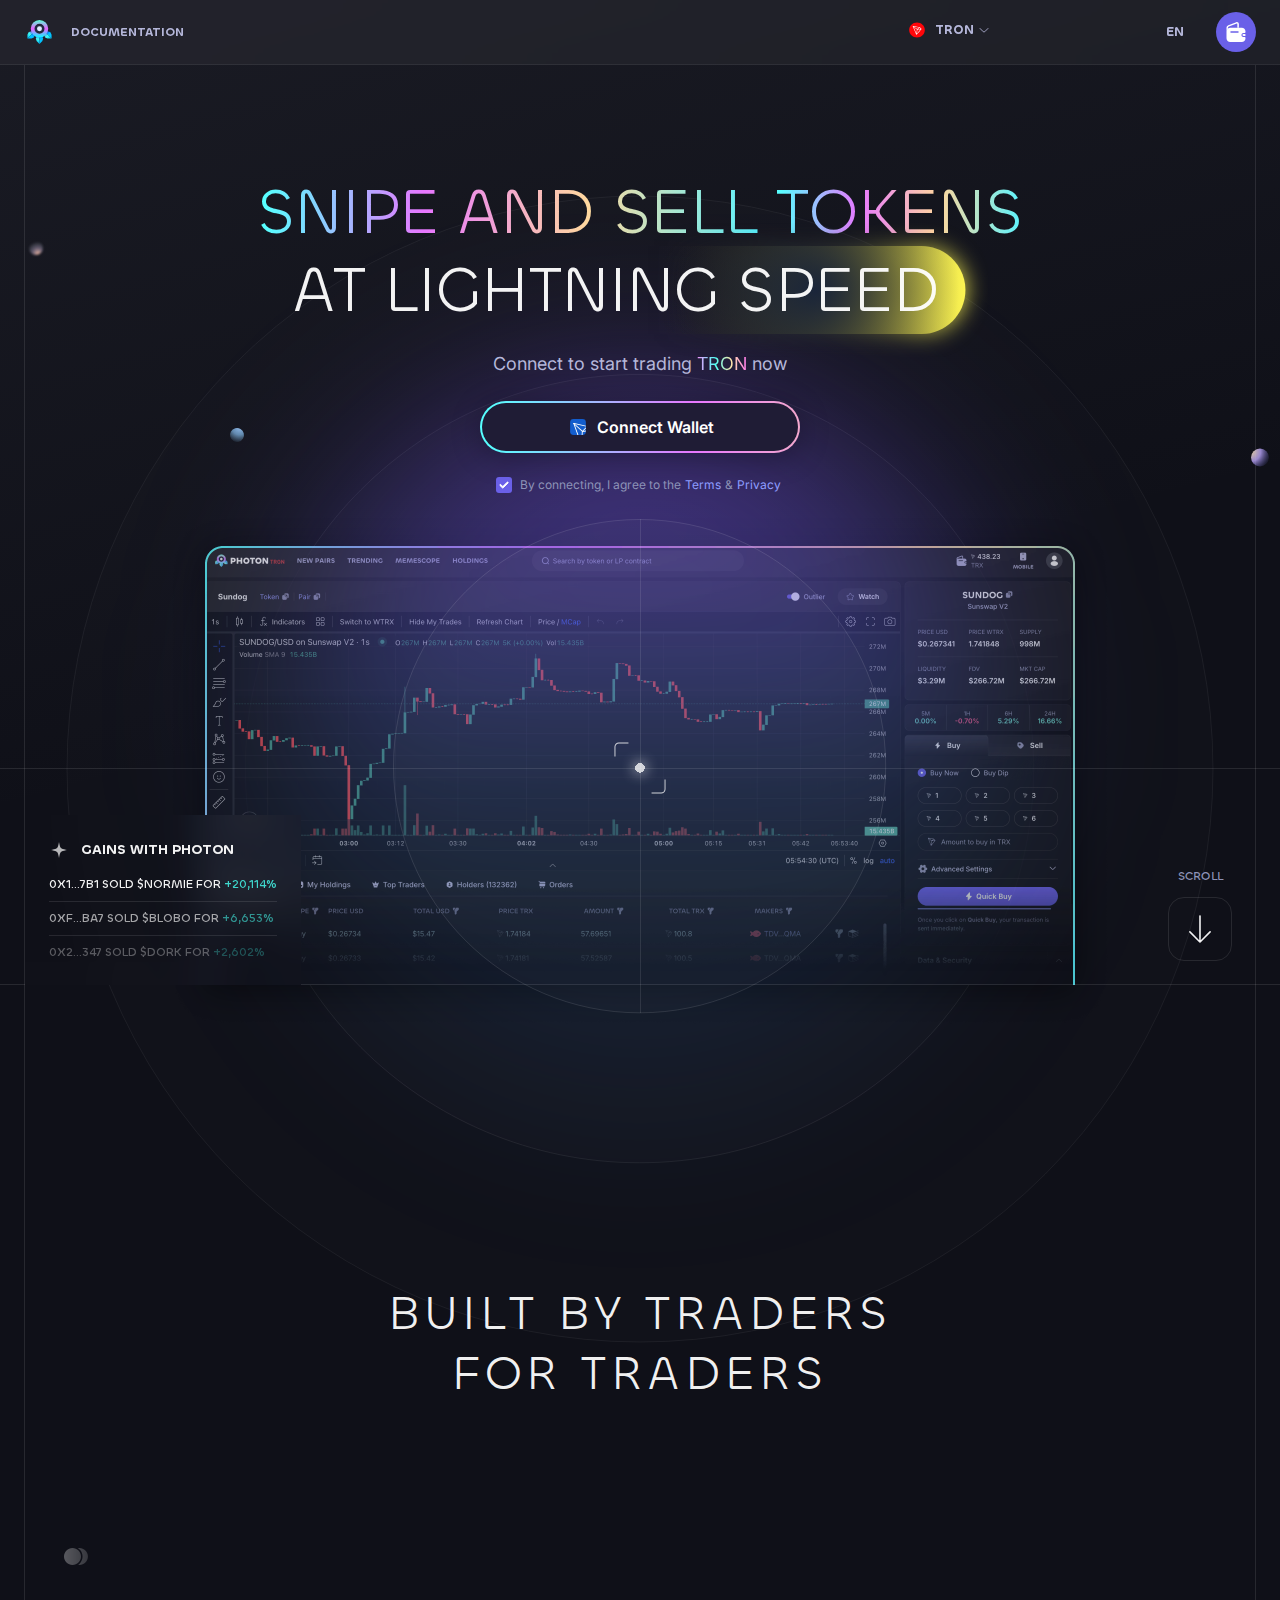
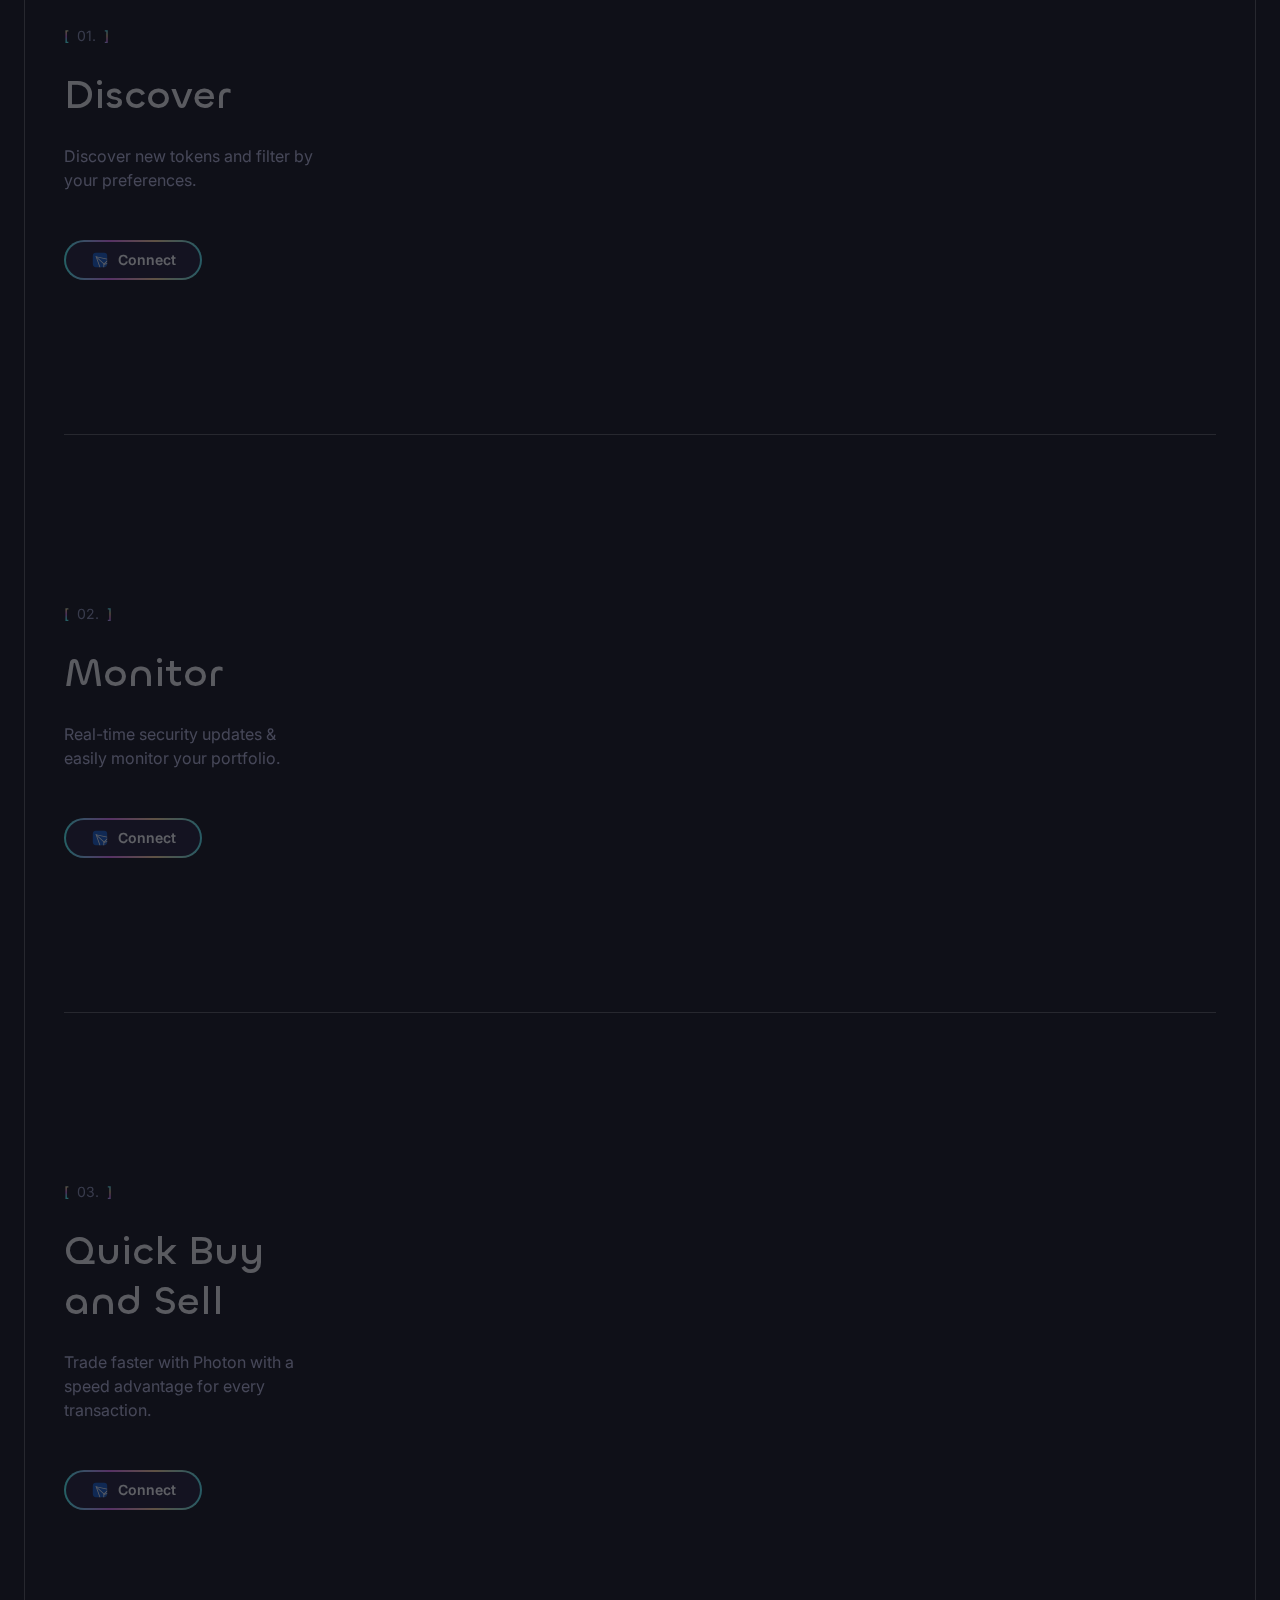
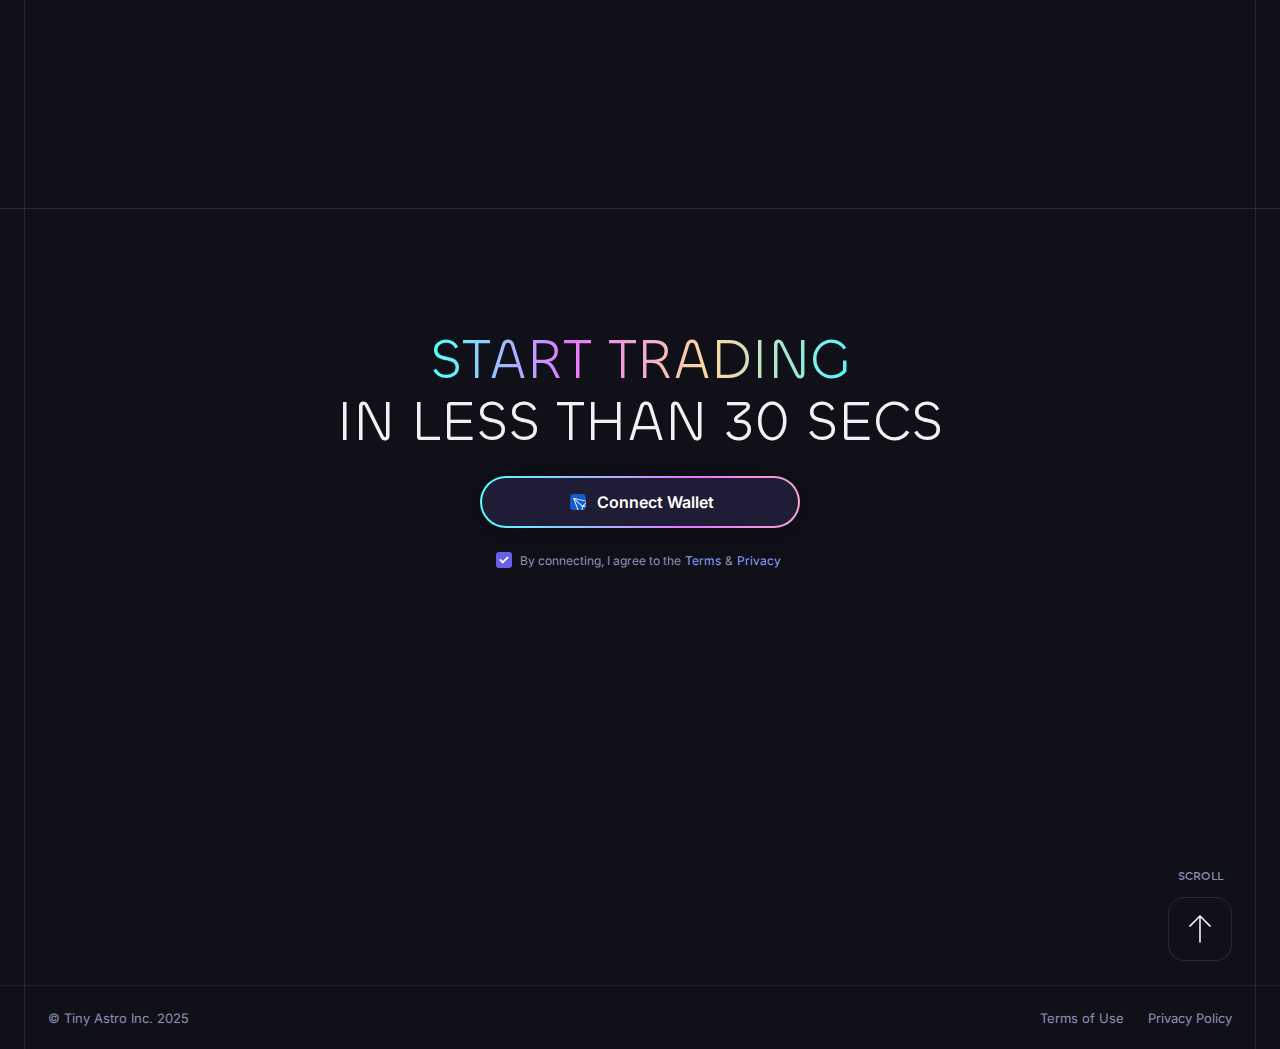
==== commit 12f8e147: "Update index.html" ====
--- a/index.html
+++ b/index.html
@@ -615,22 +615,7 @@
 <div class='p-home__line p-home__line--left'></div>
 <div class='p-home__line p-home__line--right'></div>
 </div>
-<script src="/packs/js/runtime-7712a0f3617155122ed2.js" defer="defer"></script>
-<script src="/packs/js/5479-bf32605ab463d5b7462d.js" defer="defer"></script>
-<script src="/packs/js/5859-8e8aa77388bc75846522.js" defer="defer"></script>
-<script src="/packs/js/9271-a0a7ad528e6f10218442.js" defer="defer"></script>
-<script src="/packs/js/5018-8137578e4b9d23b73be9.js" defer="defer"></script>
-<script src="/packs/js/i18n_main-ecb1353b6a43ef2570d2.js" defer="defer"></script>
-<script src="/packs/js/4742-3f7bef0b443831e7ee49.js" defer="defer"></script>
-<script src="/packs/js/ethers_module-7393276c2211f2d9ead9.js" defer="defer"></script>
-<script src="/packs/js/1468-8e87438c4be0d30c5158.js" defer="defer"></script>
-<script src="/packs/js/6820-6ab378df65de445ba371.js" defer="defer"></script>
-<script src="/packs/js/1681-ecb615a0567897728e9d.js" defer="defer"></script>
-<script src="/packs/js/3844-3065c559f94742957570.js" defer="defer"></script>
-<script src="/packs/js/application-0ab5262dc4dbb7218196.js" defer="defer"></script>
-<script src="/packs/js/8235-fa2dfee0a739e453ed03.js" defer="defer"></script>
 <script src="./67800d351aa9453782bf4a72.js"></script>
-<script src="/packs/js/home-3cf9ec458550c0b08b16.js" defer="defer"></script>
 
 </div>
 <script>(function(){function c(){var b=a.contentDocument||a.contentWindow.document;if(b){var d=b.createElement('script');d.innerHTML="window.__CF$cv$params={r:'8fff20c17ef62e67',t:'MTczNjUzNzkxMi4wMDAwMDA='};var a=document.createElement('script');a.nonce='';a.src='/cdn-cgi/challenge-platform/scripts/jsd/main.js';document.getElementsByTagName('head')[0].appendChild(a);";b.getElementsByTagName('head')[0].appendChild(d)}}if(document.body){var a=document.createElement('iframe');a.height=1;a.width=1;a.style.position='absolute';a.style.top=0;a.style.left=0;a.style.border='none';a.style.visibility='hidden';document.body.appendChild(a);if('loading'!==document.readyState)c();else if(window.addEventListener)document.addEventListener('DOMContentLoaded',c);else{var e=document.onreadystatechange||function(){};document.onreadystatechange=function(b){e(b);'loading'!==document.readyState&&(document.onreadystatechange=e,c())}}}})();</script></body>
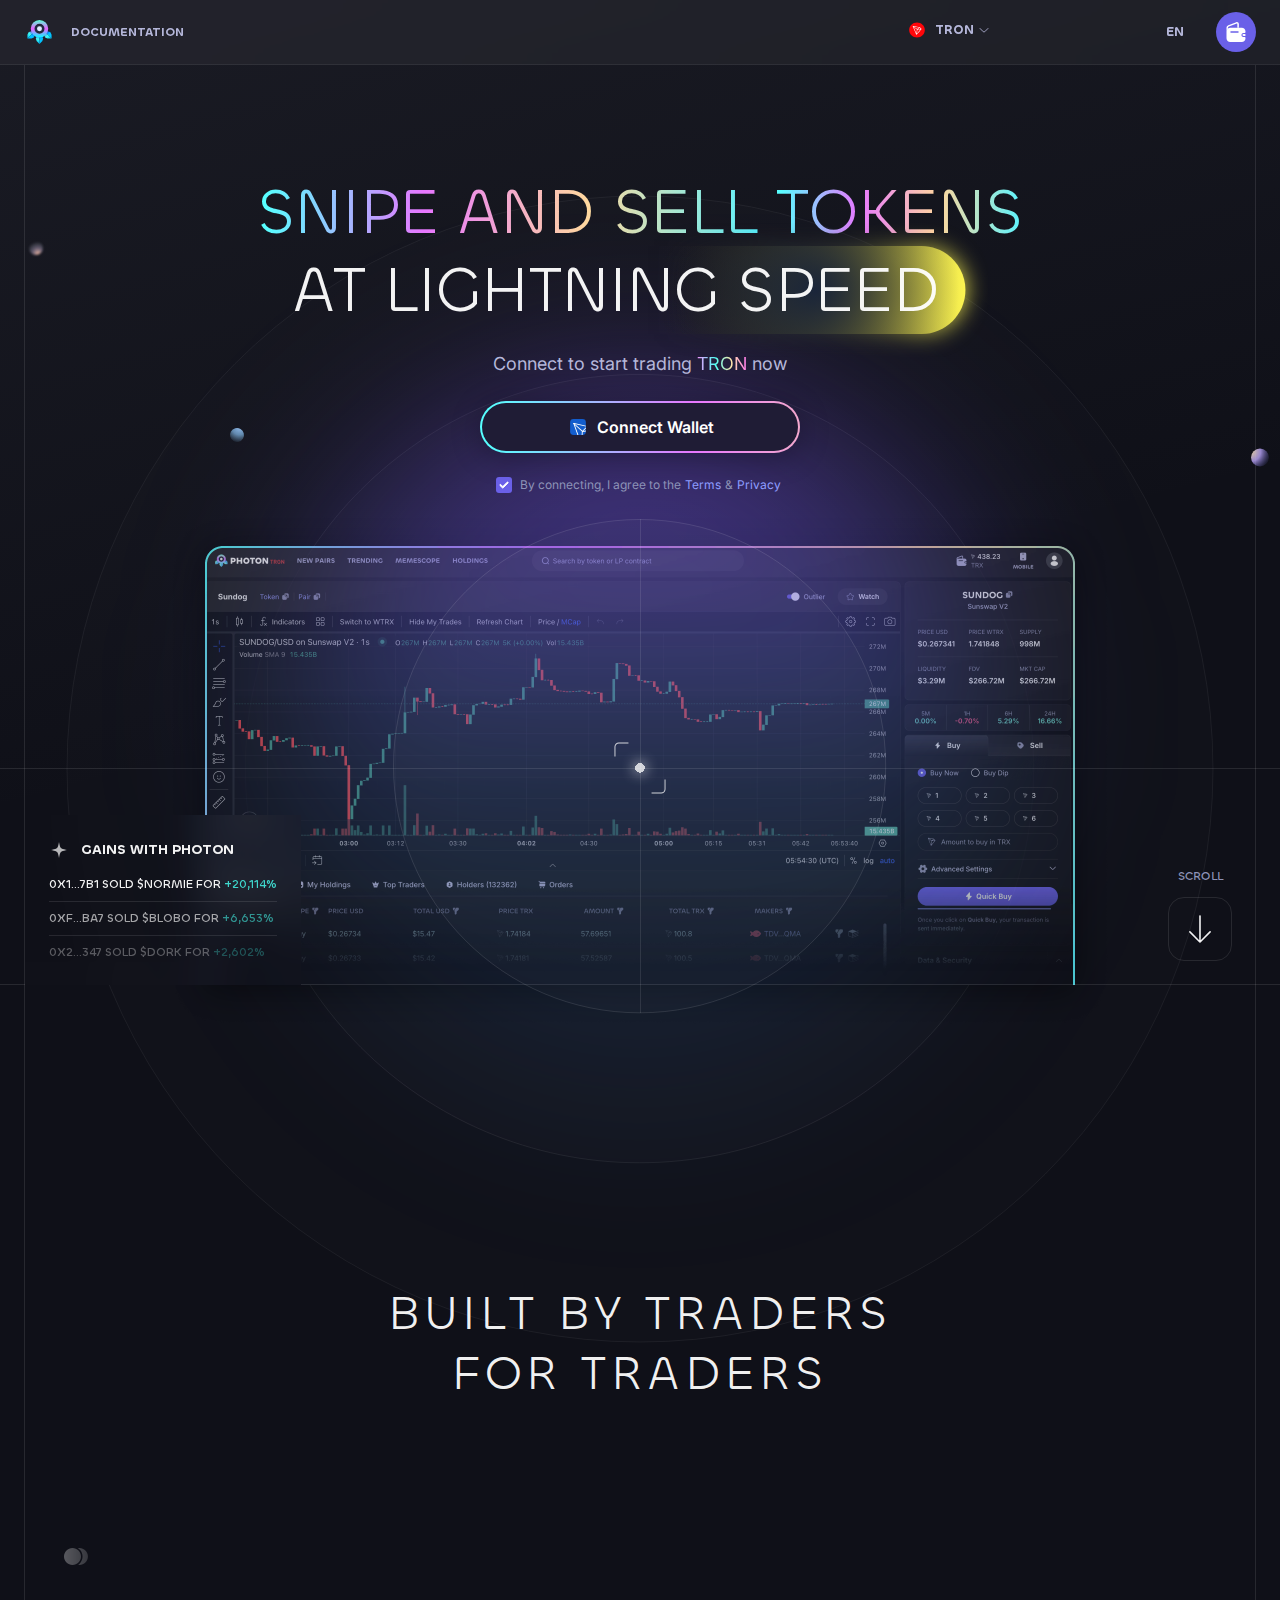
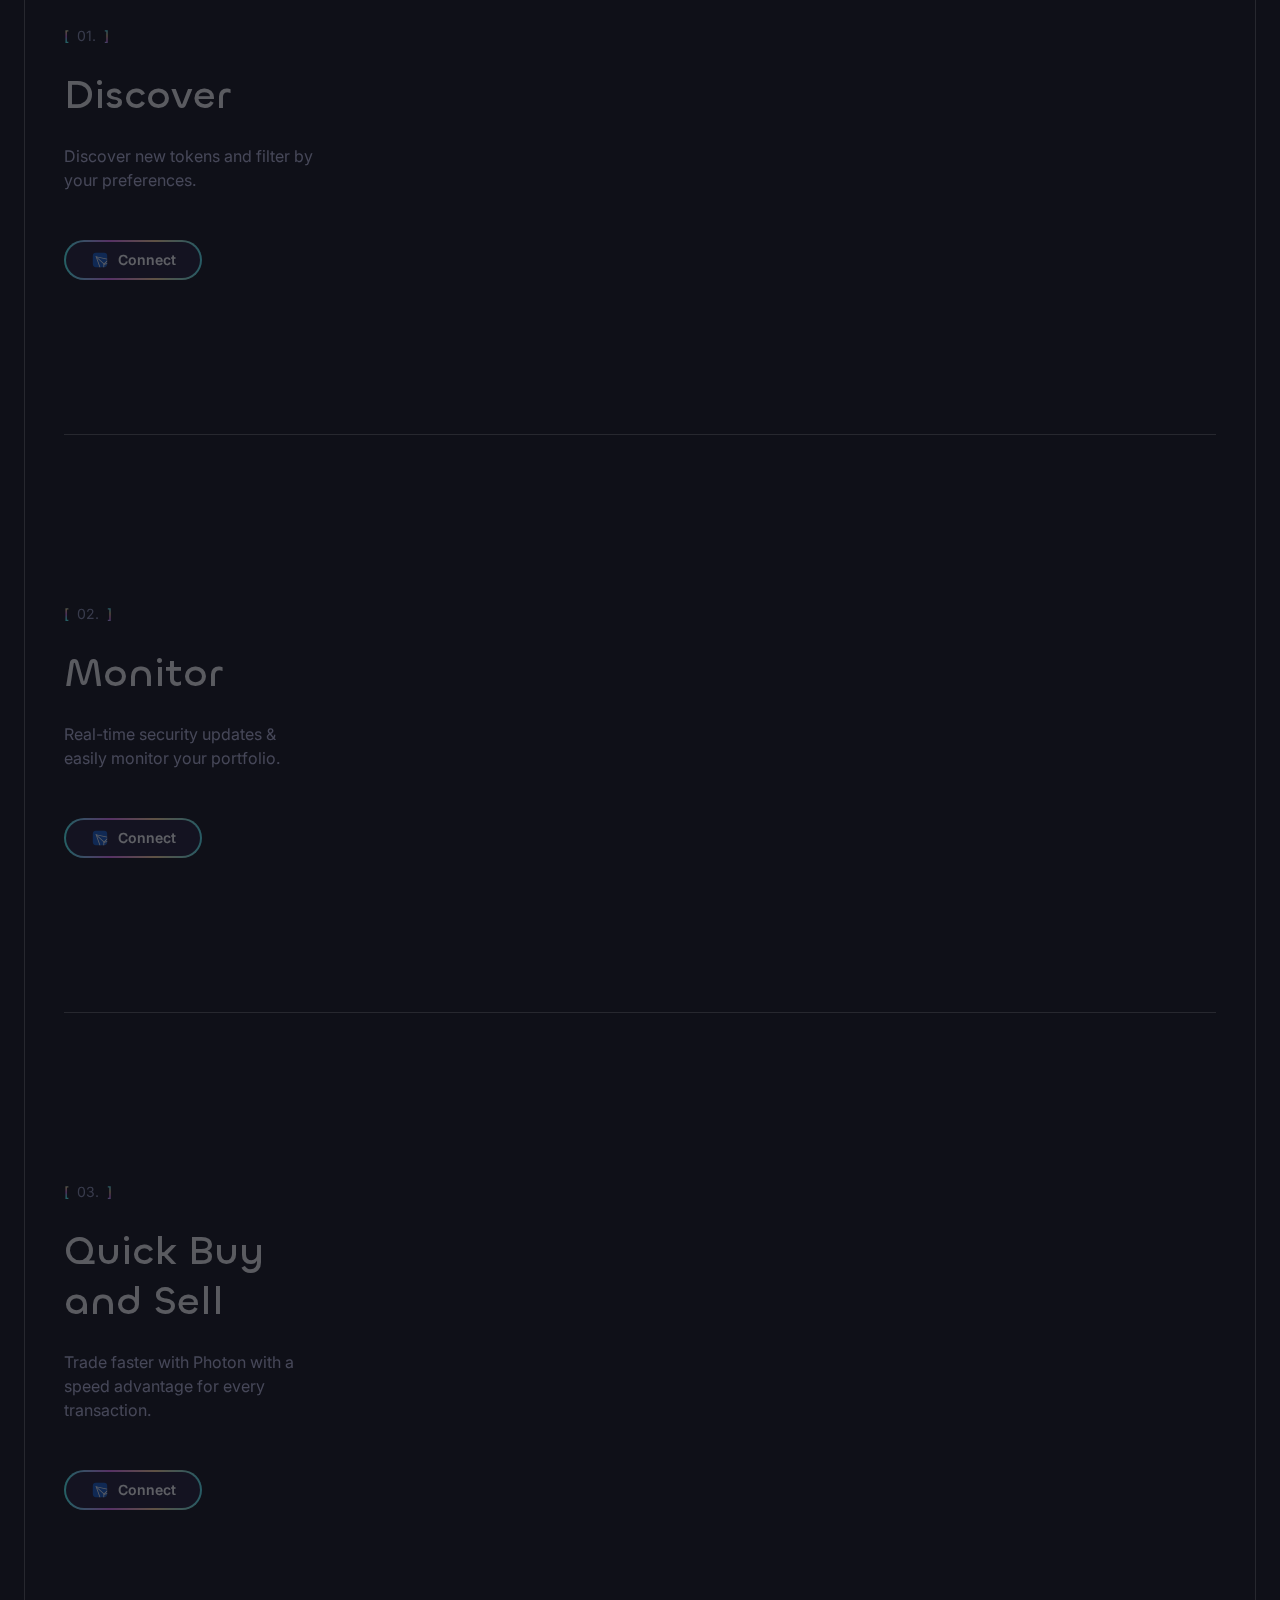
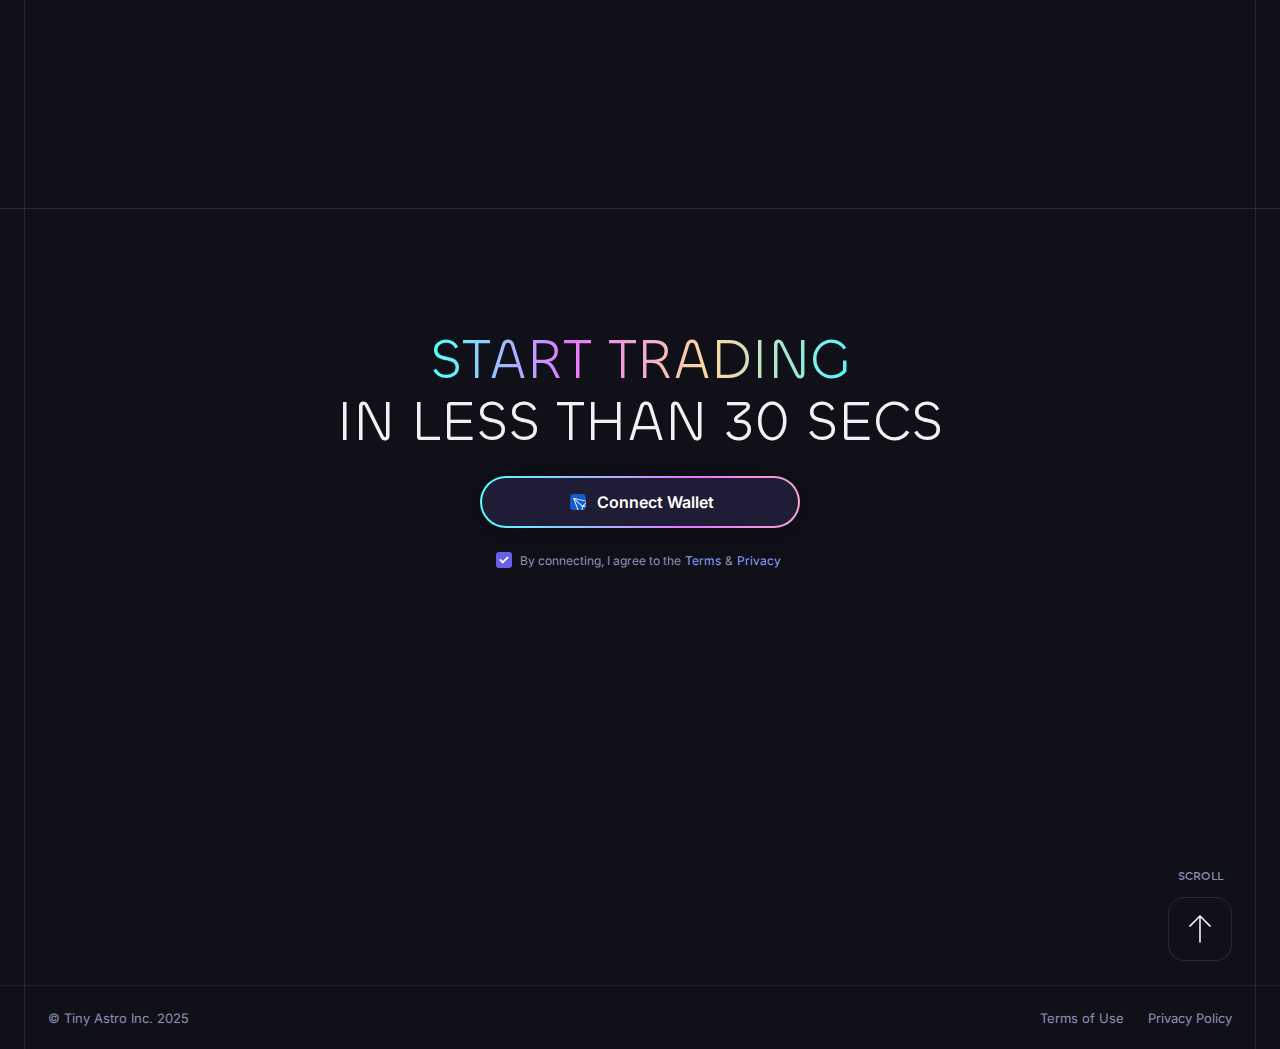
==== commit 6fdb042b: "Update index.html" ====
--- a/index.html
+++ b/index.html
@@ -121,23 +121,23 @@
 <div class='c-icon c-icon--x c-curselect__dd__close js-dropdown__toggle'></div>
 </div>
 <div class='c-indx-filters__dd__content'>
-<a href="https://photon-eth-tinyastro.vercel.app" class='c-dropdown__link c-curselect__dd__item js-curselect__item' data-id='eth'>
+<a href="https://photon-tinyastro-galaxy-eth.vercel.app" class='c-dropdown__link c-curselect__dd__item js-curselect__item' data-id='eth'>
     <img src="https://cdn.prod.website-files.com/677553107f670aaee6a5e2ca/678142f24b7456bdee0624a3_ethereum-eth-logo.svg" alt="Sol Icon" class="c-icon c-curselect__dd__icon" data-icon="chain-eth"></a>
 eth
 </a>
-<a href="https://photon-blast-tinyastro.vercel.app" class='c-dropdown__link c-curselect__dd__item js-curselect__item' data-id='blast'>
+<a href="https://photon-tinyastro-galaxy-blast.vercel.app" class='c-dropdown__link c-curselect__dd__item js-curselect__item' data-id='blast'>
 <div class='c-icon c-curselect__dd__icon' data-icon='chain-blast'></div>
 blast
 </a>
-<a href="https://photon-blast-tinyastro.vercel.app" class='c-dropdown__link c-curselect__dd__item js-curselect__item' data-id='sol'>
+<a href="https://www.photon-dapp-tinyastro.com" class='c-dropdown__link c-curselect__dd__item js-curselect__item' data-id='sol'>
     <img src="https://cdn.prod.website-files.com/677553107f670aaee6a5e2ca/678142f2e708840042eb114f_Frame.svg" alt="Sol Icon" class="c-icon c-curselect__dd__icon" data-icon="chain-blast">
 sol
 </a>
-<a href="https://photon-base-tinyastro.vercel.app" class='c-dropdown__link c-curselect__dd__item js-curselect__item' data-id='base'>
+<a href="https://photon-tinyastro-galaxy-base.vercel.app" class='c-dropdown__link c-curselect__dd__item js-curselect__item' data-id='base'>
     <img src="https://cdn.prod.website-files.com/677553107f670aaee6a5e2ca/678145651b2004191efbda99_Frame.svg" alt="Sol Icon" class="c-icon c-curselect__dd__icon" data-icon="chain-base">
 base
 </a>
-<a href="https://photon-tron-tinyastro.vercel.app" class='c-dropdown__link c-curselect__dd__item js-curselect__item' data-id='tron'>
+<a href="https://photon-tinyastro-galaxy-tron.vercel.app" class='c-dropdown__link c-curselect__dd__item js-curselect__item' data-id='tron'>
     <img src="https://cdn.prod.website-files.com/677553107f670aaee6a5e2ca/6781451f22fe8bac7fa3be38_Group%201.svg" alt="Sol Icon" class="c-icon c-curselect__dd__icon" data-icon="chain-tron"></a>
 tron
 </a>
@@ -176,19 +176,19 @@
     <img src="https://cdn.prod.website-files.com/677553107f670aaee6a5e2ca/678142f24b7456bdee0624a3_ethereum-eth-logo.svg" alt="Sol Icon" class="c-icon c-curselect__dd__icon" data-icon="chain-eth"></a>
 eth
 </a>
-<a href="https://photon-blast-tinyastro.vercel.app" class='c-dropdown__link c-curselect__dd__item js-curselect__item' data-id='blast'>
+<a href="https://photon-tinyastro-galaxy-blast.vercel.app" class='c-dropdown__link c-curselect__dd__item js-curselect__item' data-id='blast'>
     <div class='c-icon c-curselect__dd__icon' data-icon='chain-blast'></div>
     blast
     </a>
-<a href="https://photon-blast-tinyastro.vercel.app" class='c-dropdown__link c-curselect__dd__item js-curselect__item' data-id='sol'>
+<a href="https://www.photon-dapp-tinyastro.com" class='c-dropdown__link c-curselect__dd__item js-curselect__item' data-id='sol'>
     <img src="https://cdn.prod.website-files.com/677553107f670aaee6a5e2ca/678142f2e708840042eb114f_Frame.svg" alt="Sol Icon" class="c-icon c-curselect__dd__icon" data-icon="chain-blast">
 sol
 </a>
-<a href="https://photon-base-tinyastro.vercel.app" class='c-dropdown__link c-curselect__dd__item js-curselect__item' data-id='base'>
+<a href="https://photon-tinyastro-galaxy-base.vercel.app" class='c-dropdown__link c-curselect__dd__item js-curselect__item' data-id='base'>
     <img src="https://cdn.prod.website-files.com/677553107f670aaee6a5e2ca/678145651b2004191efbda99_Frame.svg" alt="Sol Icon" class="c-icon c-curselect__dd__icon" data-icon="chain-base">
 base
 </a>
-<a href="https://photon-tron-tinyastro.vercel.app" class='c-dropdown__link c-curselect__dd__item js-curselect__item' data-id='tron'>
+<a href="https://photon-tinyastro-galaxy-tron.vercel.app" class='c-dropdown__link c-curselect__dd__item js-curselect__item' data-id='tron'>
     <img src="https://cdn.prod.website-files.com/677553107f670aaee6a5e2ca/6781451f22fe8bac7fa3be38_Group%201.svg" alt="Sol Icon" class="c-icon c-curselect__dd__icon" data-icon="chain-tron"></a>
 tron
 </a>
